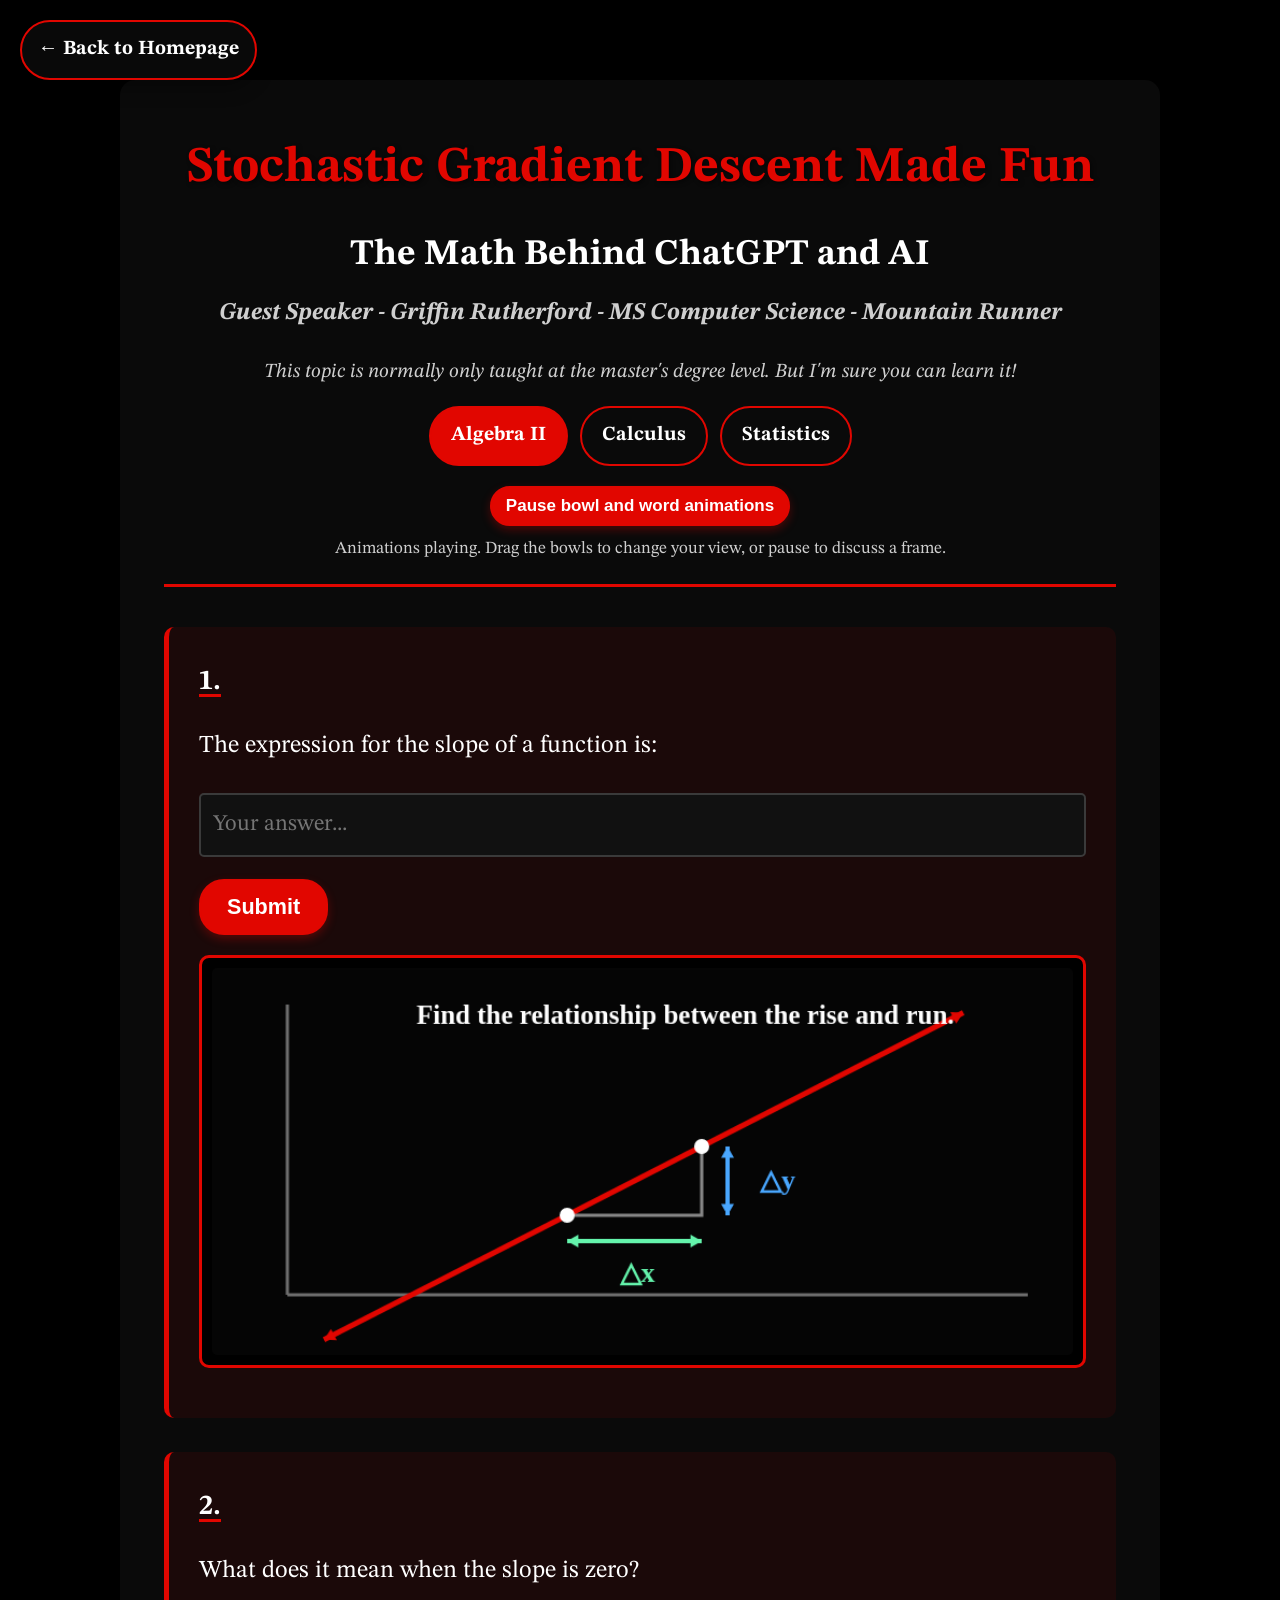
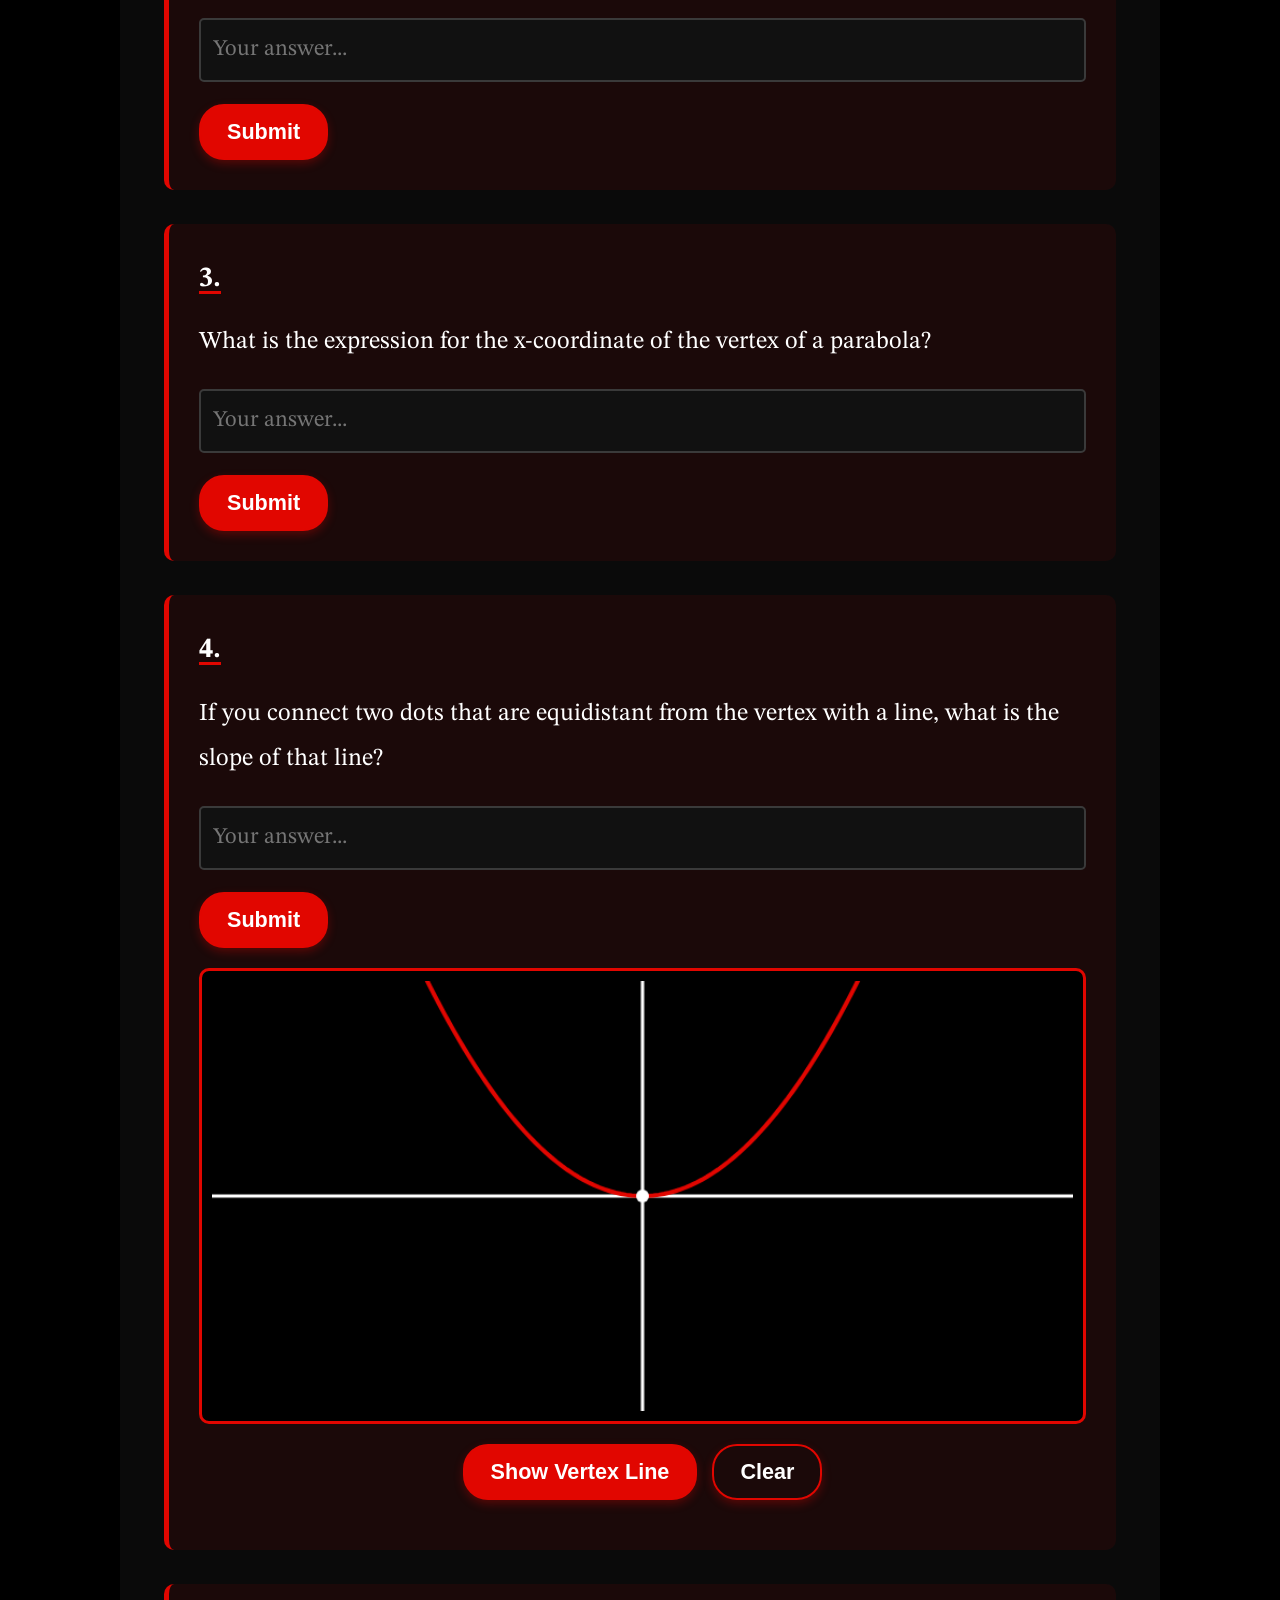
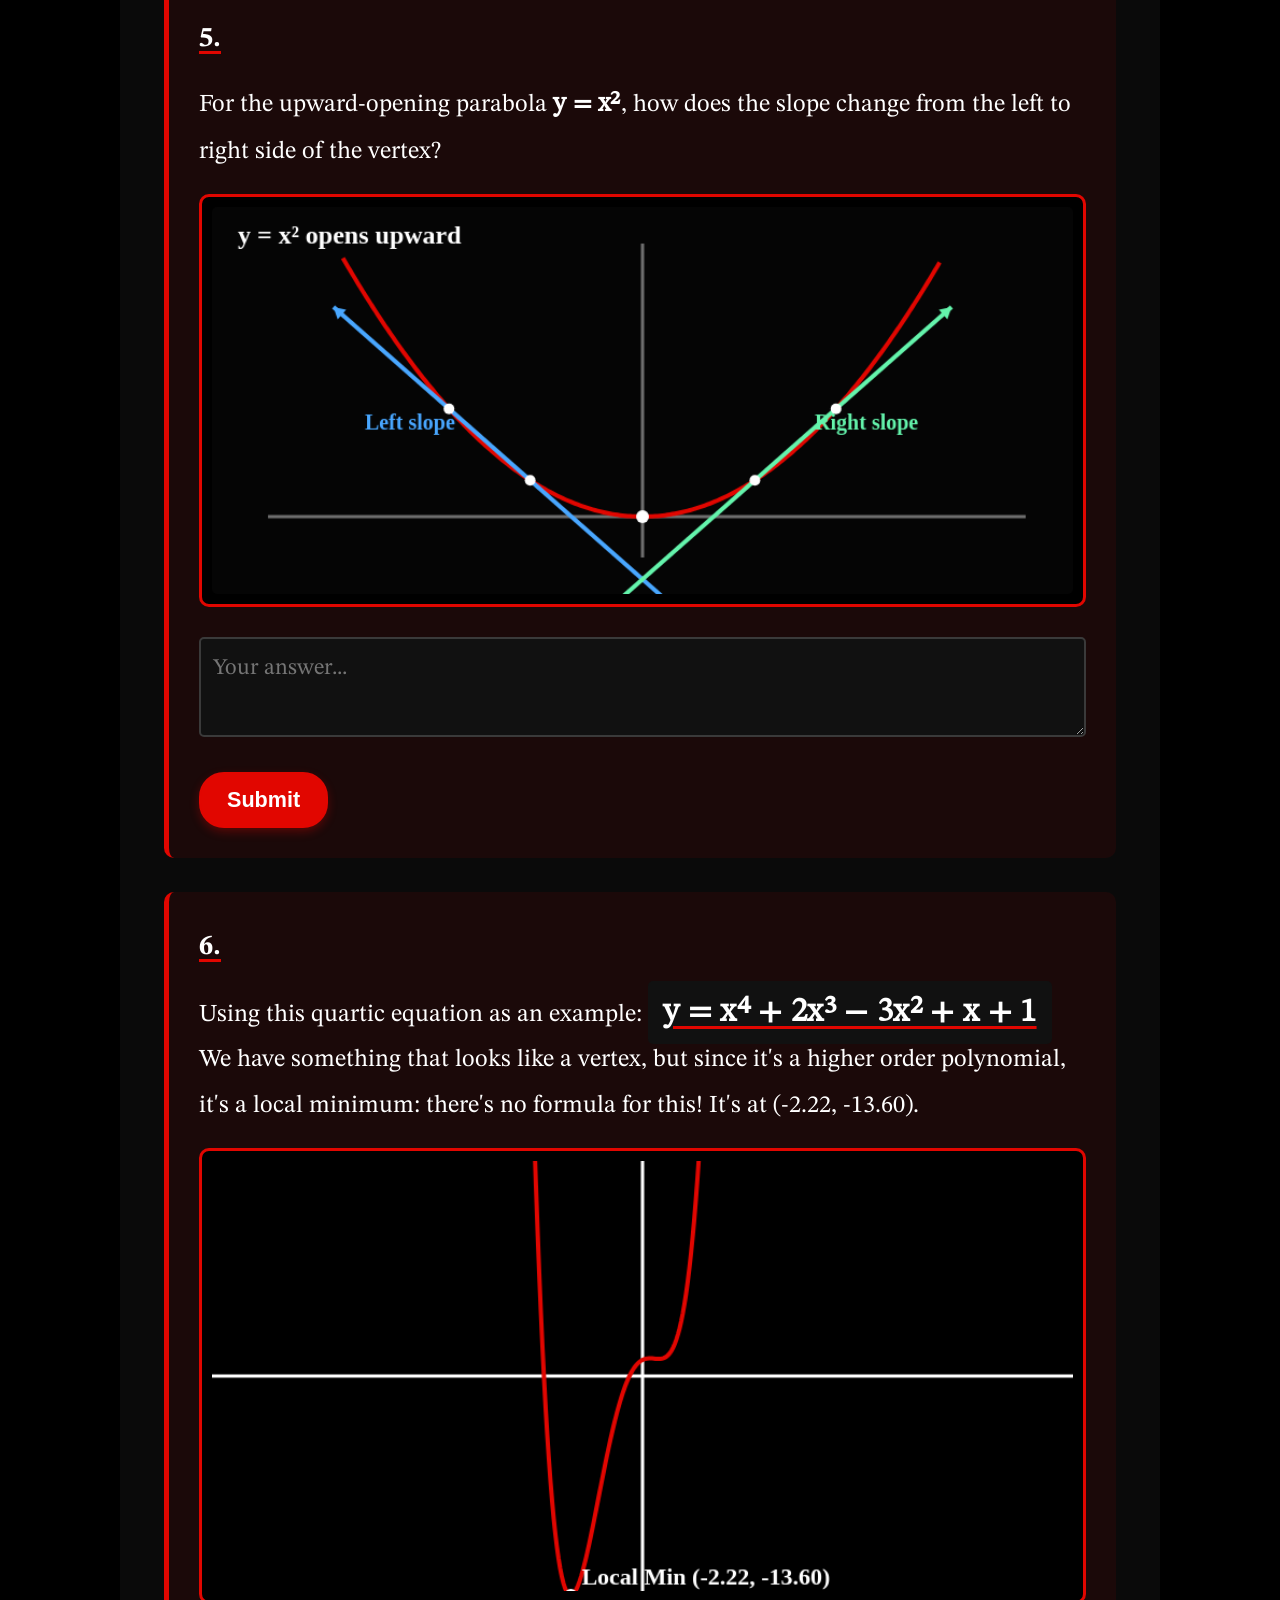
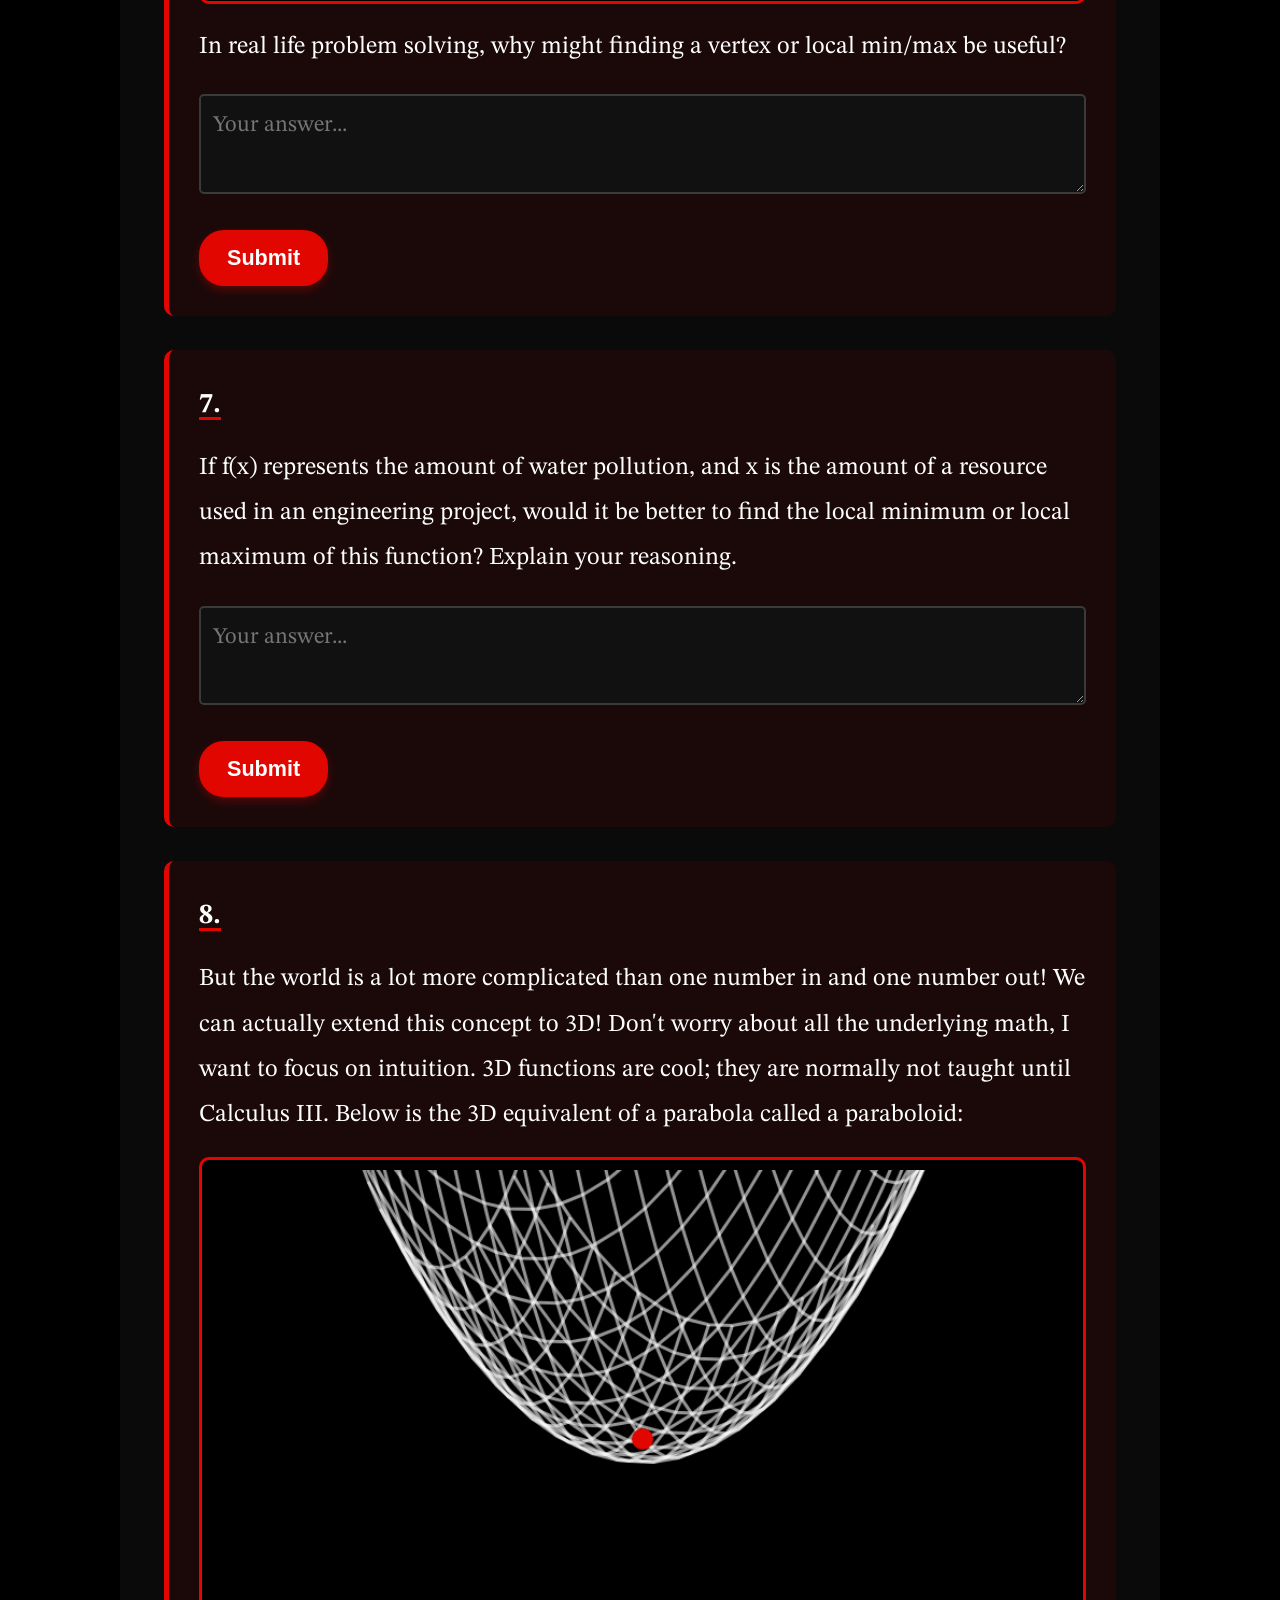
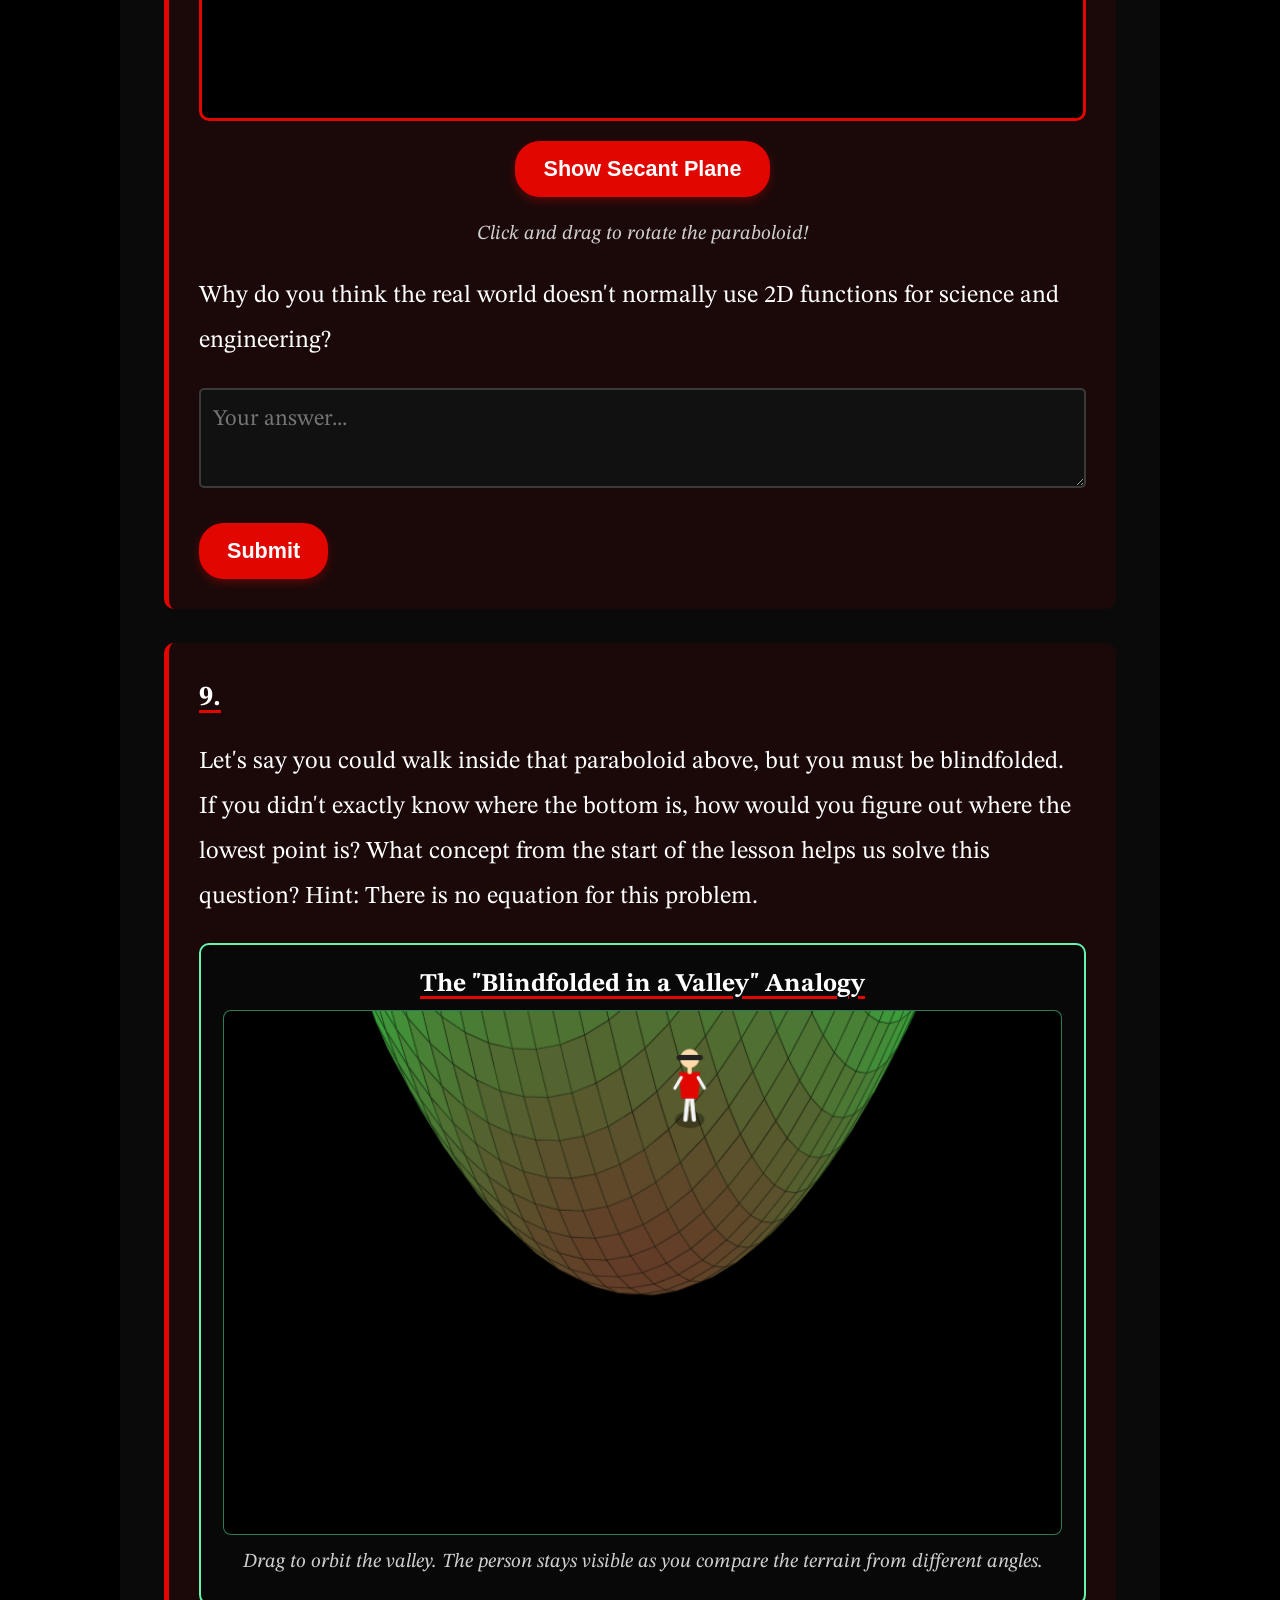
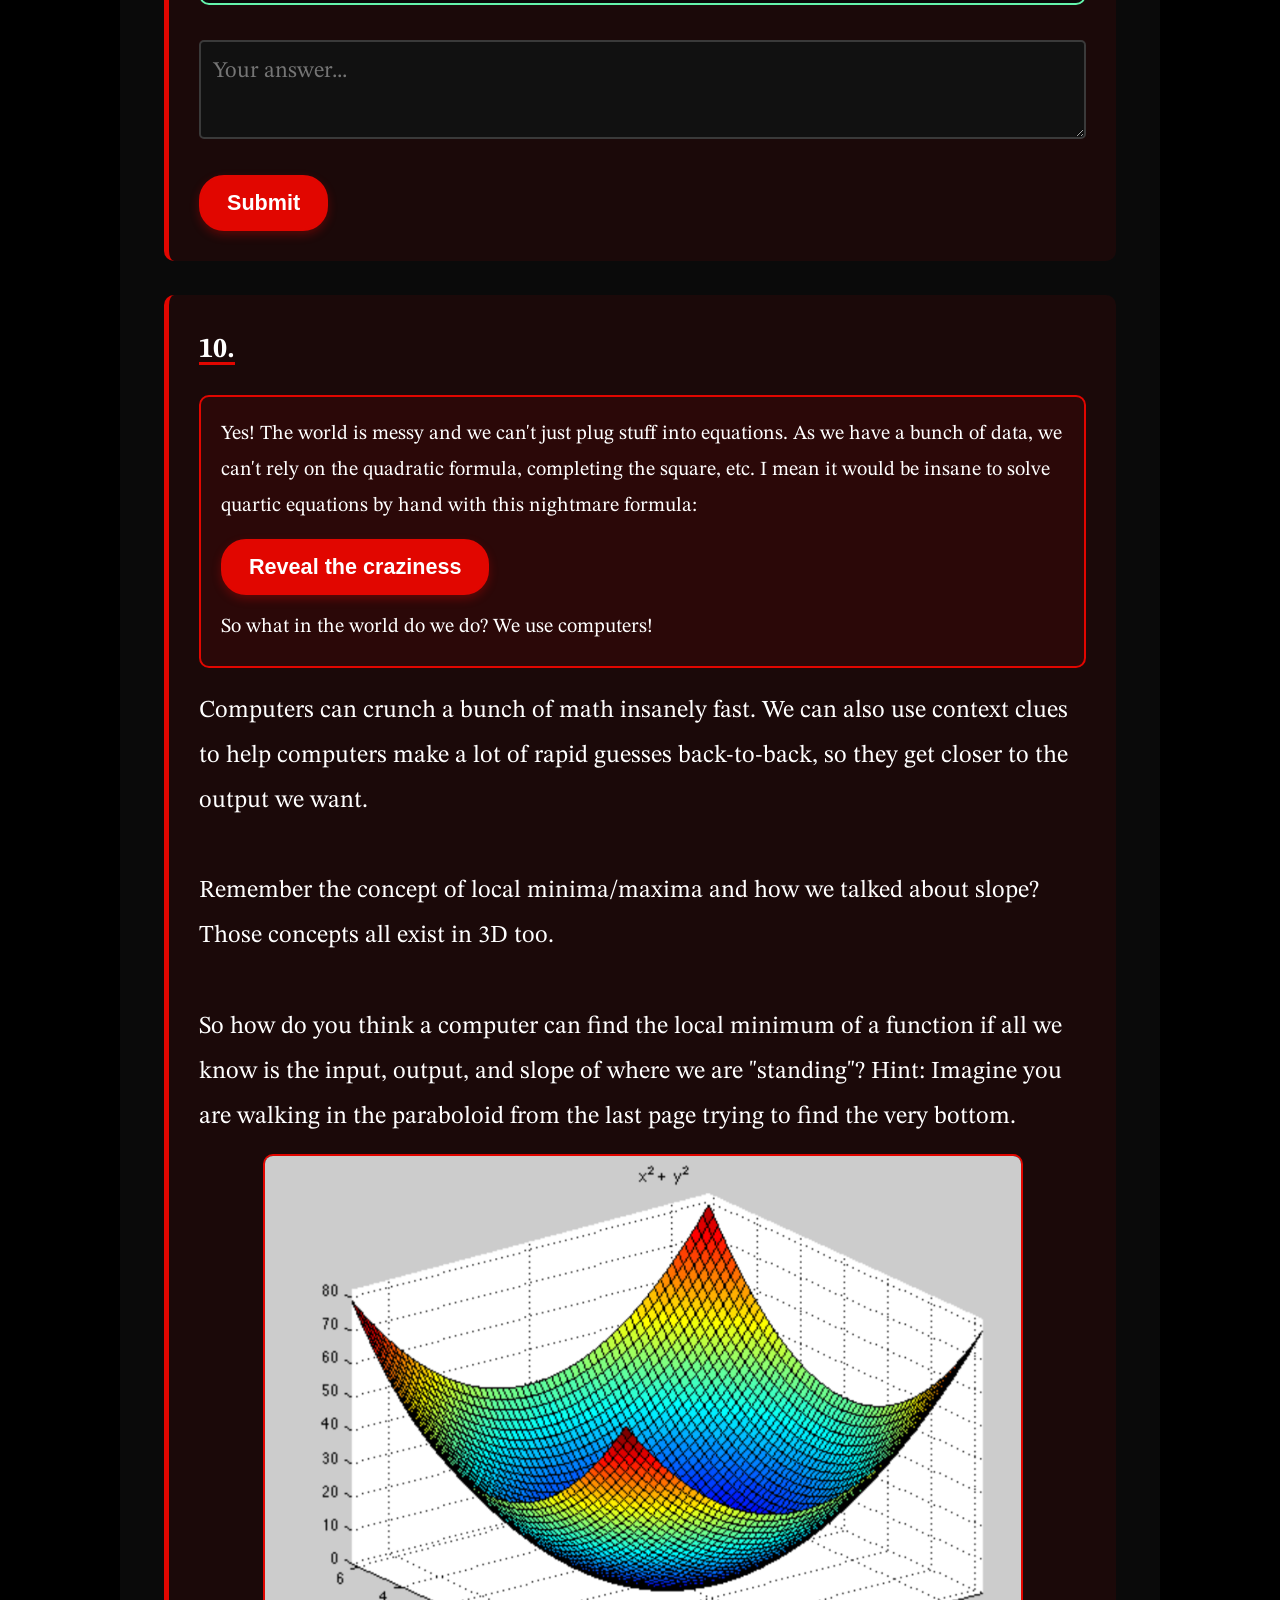
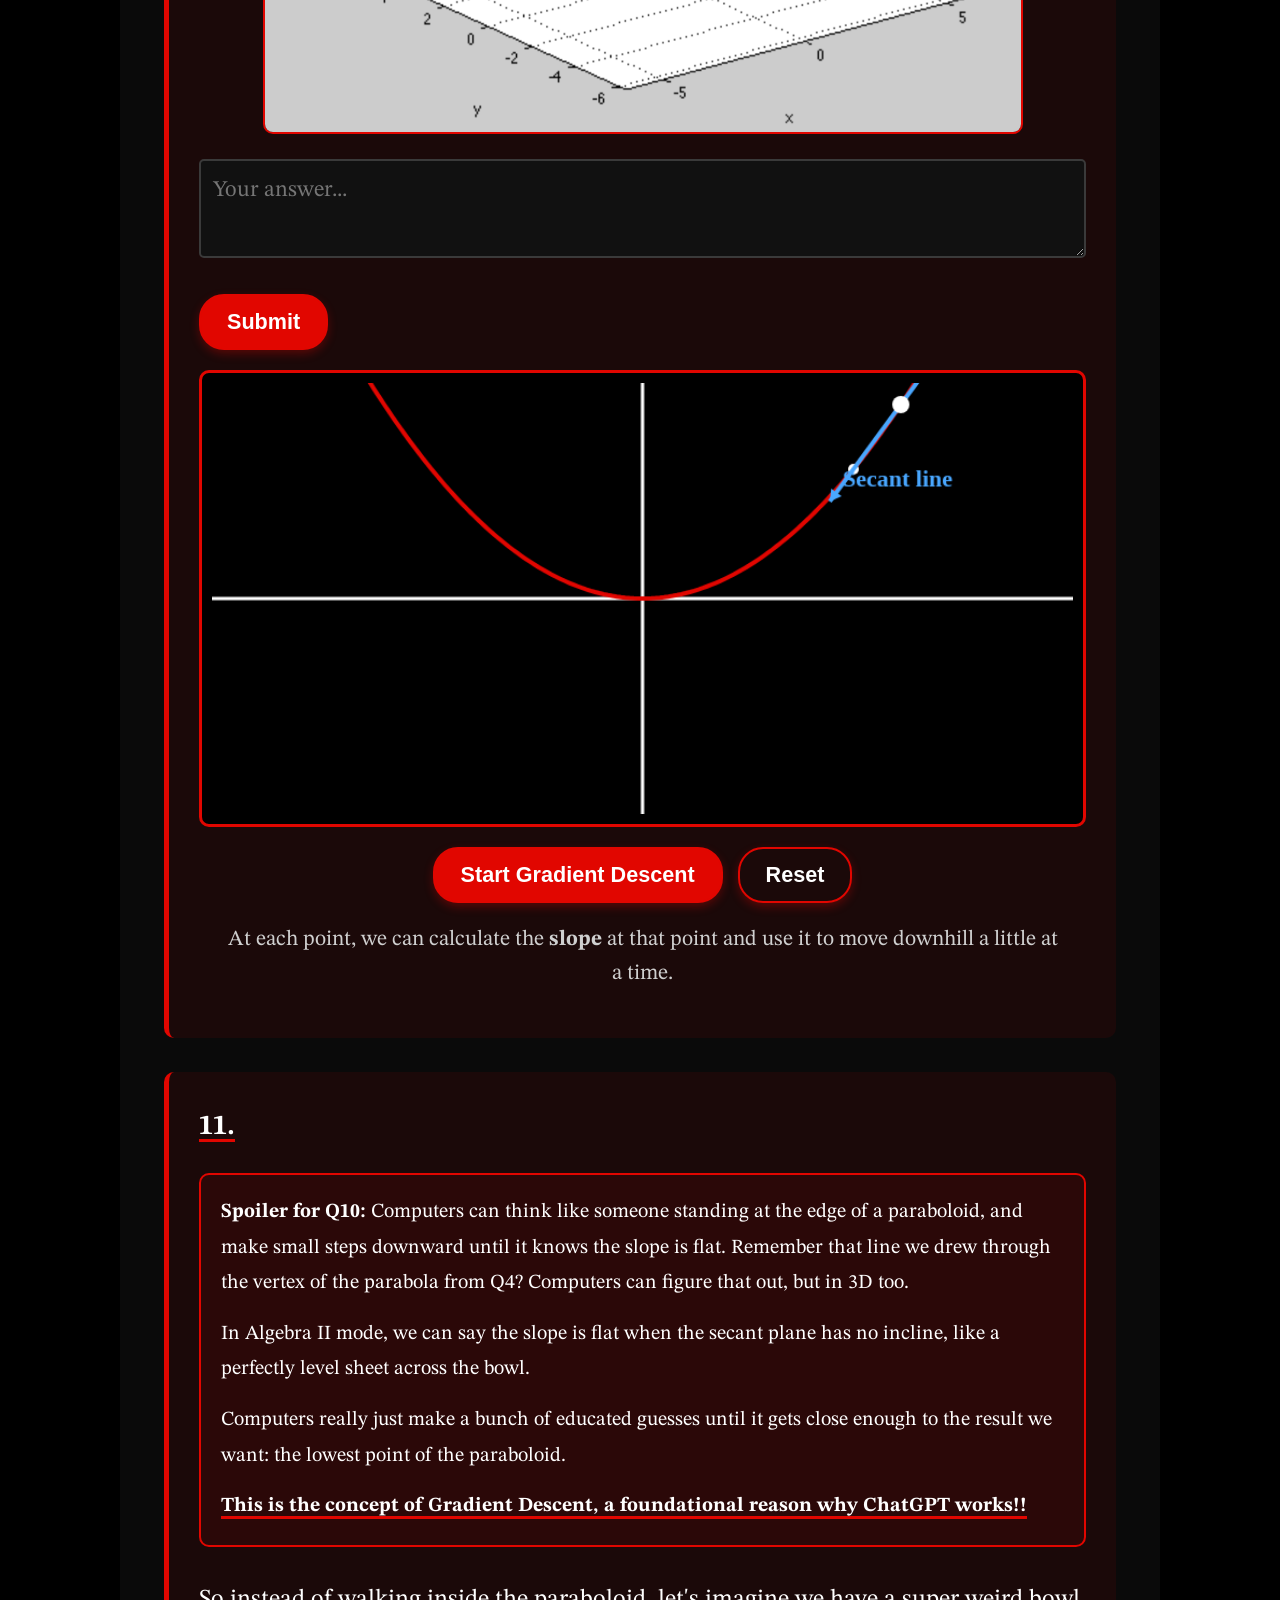
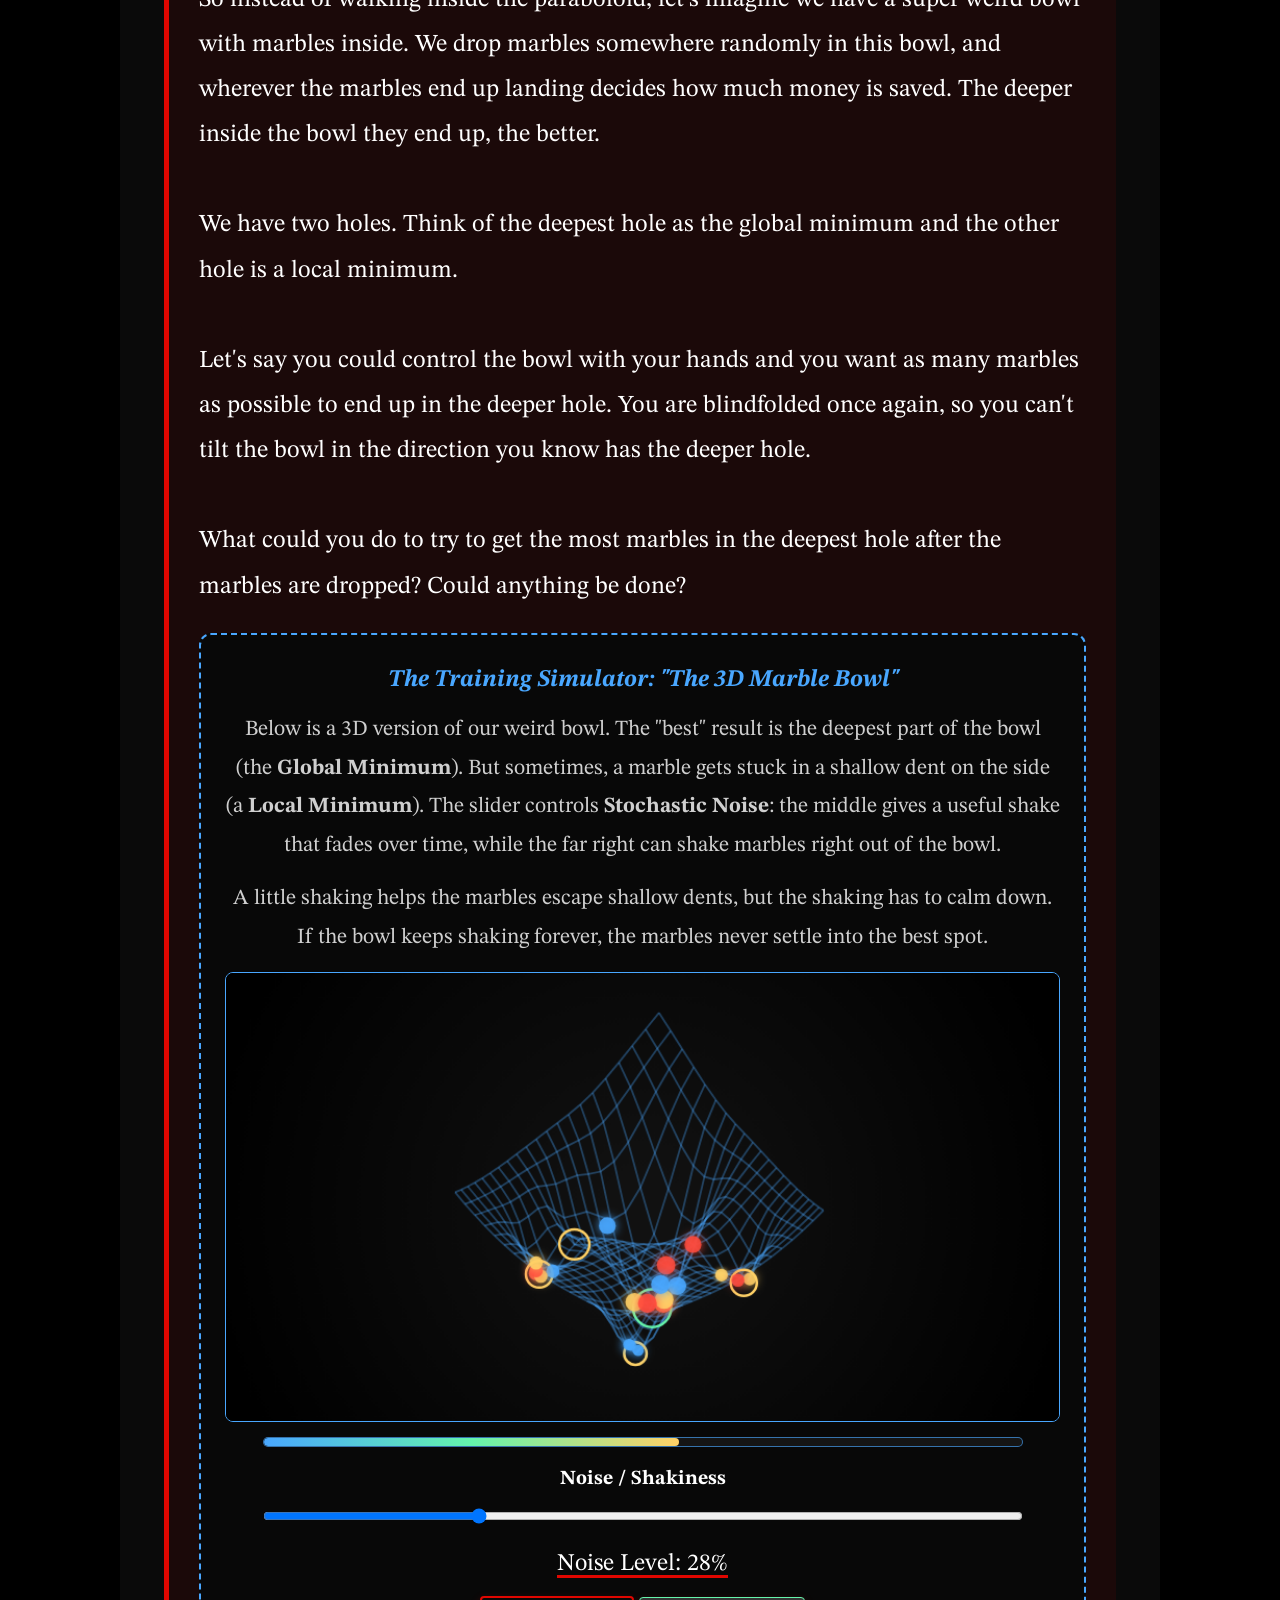
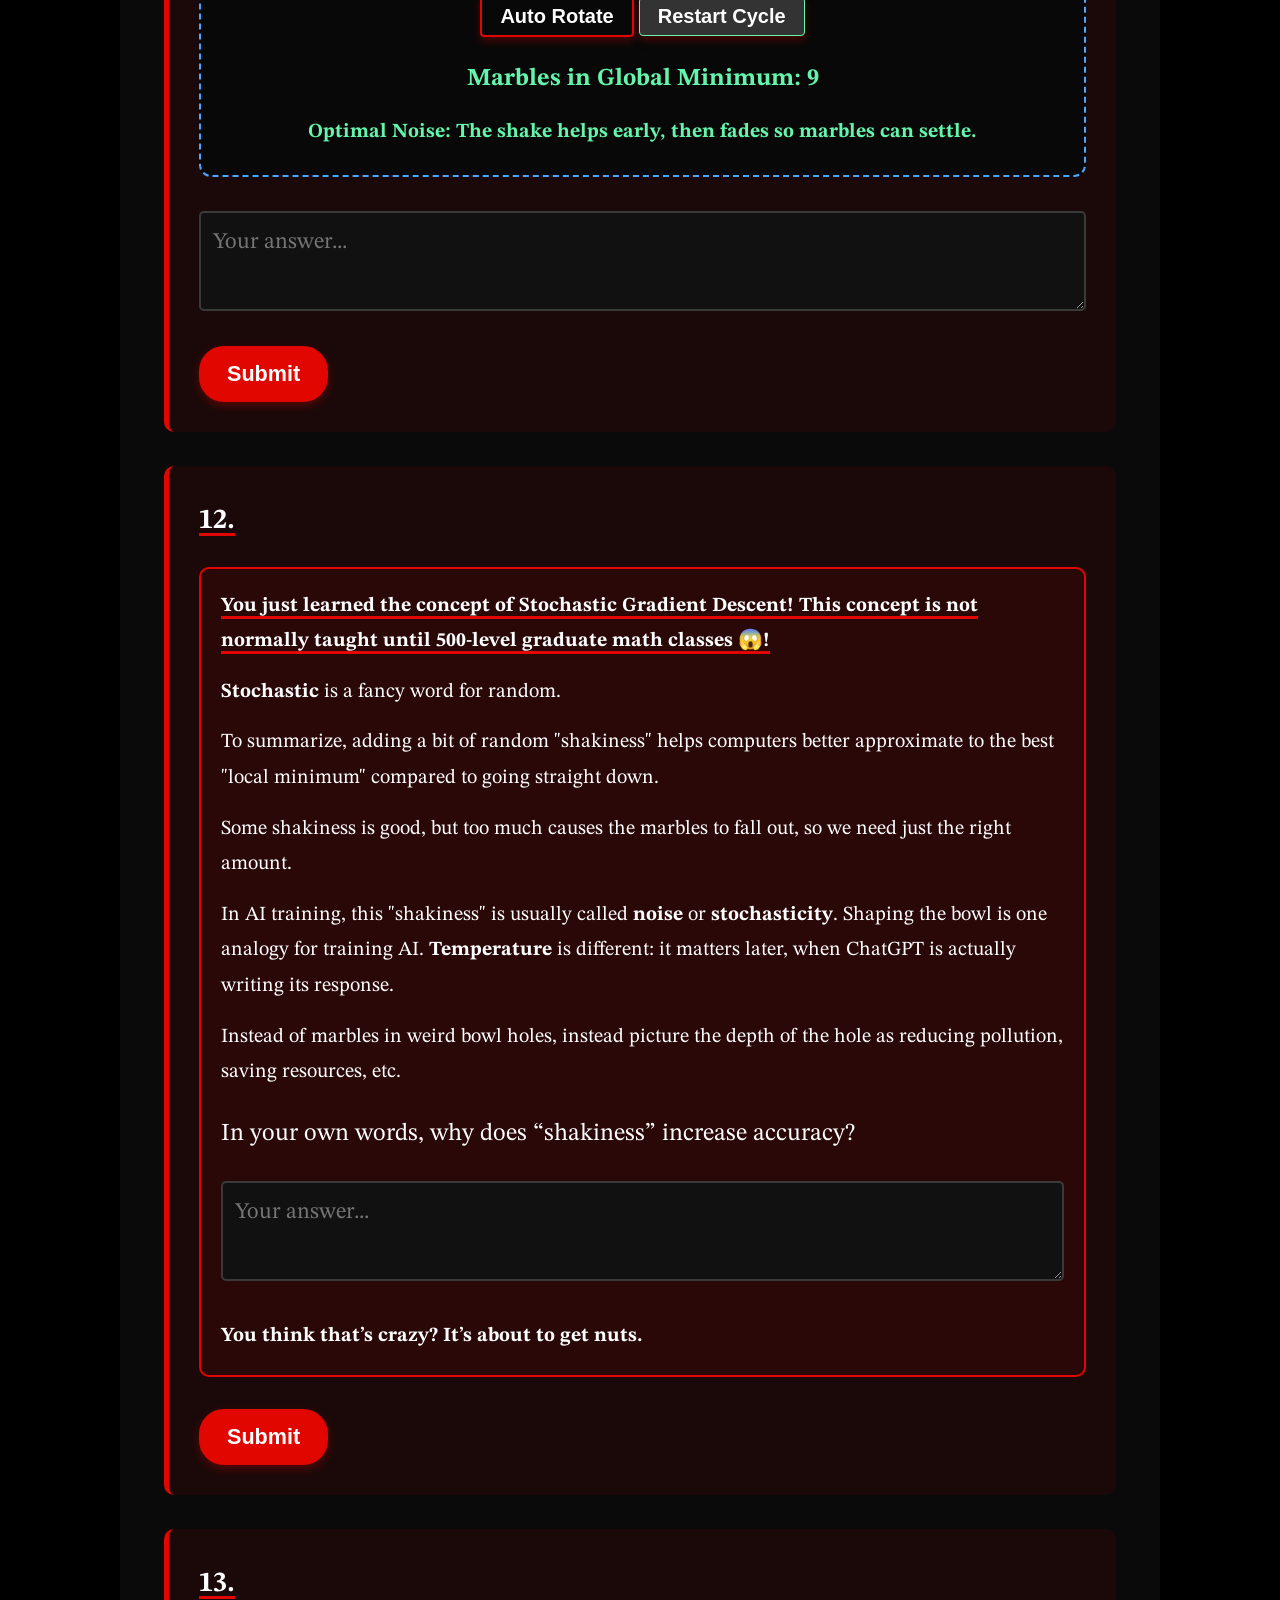
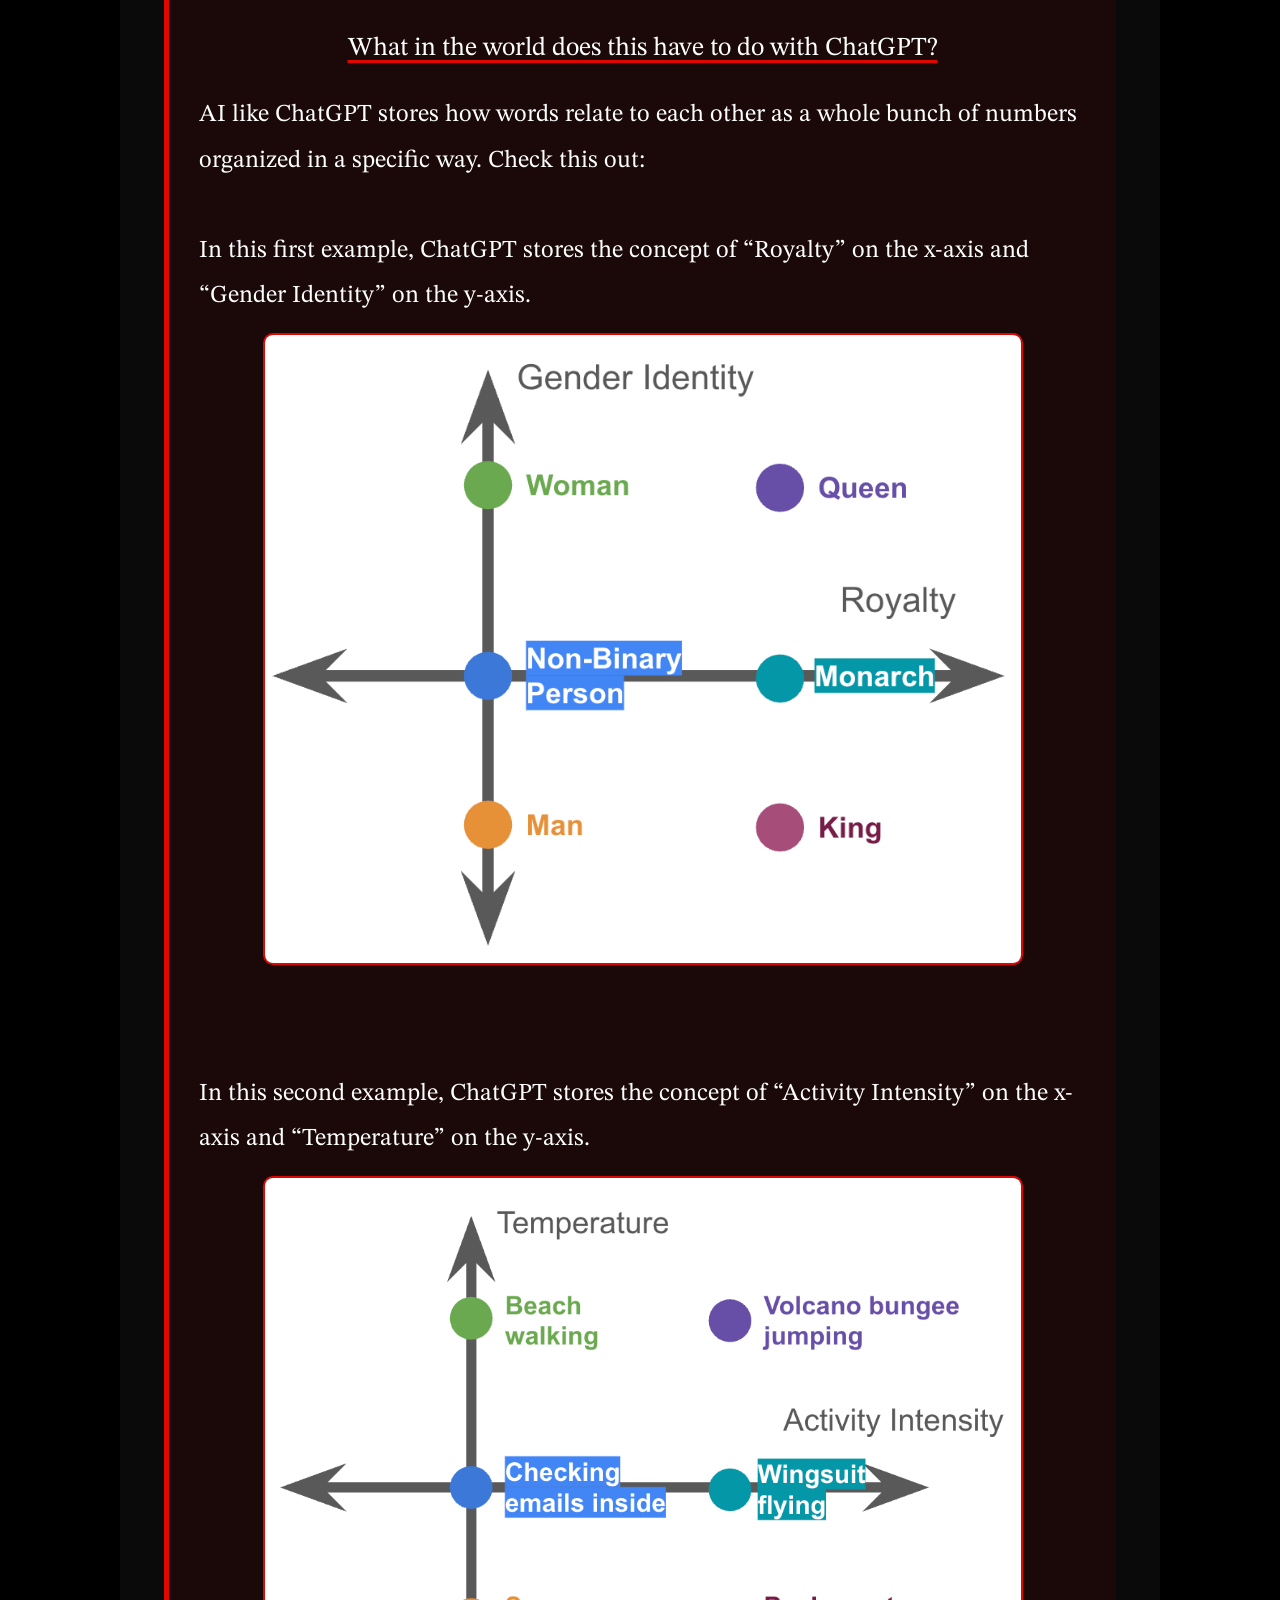
==== index.html @ f39080e2 "Connect Statistics lesson to shared bowl and AI animations" ====
<!DOCTYPE html>
<html lang="en">
<head>
    <meta charset="UTF-8">
    <meta name="viewport" content="width=device-width, initial-scale=1.0">
    <title>Stochastic Gradient Descent Made Fun</title>
    <link rel="icon" href="assets/favicon.png" type="image/png">
    <link rel="preconnect" href="https://fonts.googleapis.com">
    <link rel="preconnect" href="https://fonts.gstatic.com" crossorigin>
    <link href="https://fonts.googleapis.com/css2?family=STIX+Two+Math&family=STIX+Two+Text:wght@400;500;600;700&display=swap" rel="stylesheet">
    <style>
        * {
            margin: 0;
            padding: 0;
            box-sizing: border-box;
        }

        body {
            font-family: 'STIX Two Text', 'Times New Roman', serif;
            background: #000;
            color: #fff;
            padding: 20px;
            font-size: 20px;
            line-height: 1.78;
        }

        .home-link {
            position: fixed;
            top: 20px;
            left: 20px;
            z-index: 1000;
            display: inline-flex;
            align-items: center;
            gap: 8px;
            padding: 10px 16px;
            border-radius: 999px;
            border: 2px solid #e10600;
            background: rgba(10, 10, 10, 0.92);
            color: #fff;
            text-decoration: none;
            font-weight: 700;
            box-shadow: 0 8px 18px rgba(0, 0, 0, 0.35);
            transition: transform 0.2s ease, box-shadow 0.2s ease, background 0.2s ease;
        }

        .home-link:hover {
            transform: translateY(-1px);
            background: rgba(225, 6, 0, 0.12);
            box-shadow: 0 10px 22px rgba(225, 6, 0, 0.2);
        }

        .container {
            max-width: 1040px;
            margin: 60px auto 0;
            background: #0a0a0a;
            padding: 44px;
            border-radius: 15px;
            box-shadow: 0 10px 30px rgba(0, 0, 0, 0.35);
        }

        .header {
            text-align: center;
            margin-bottom: 40px;
            padding-bottom: 20px;
            border-bottom: 3px solid #e10600;
        }

        h1 {
            color: #e10600;
            font-size: 2.5em;
            margin-bottom: 10px;
            text-shadow: 2px 2px 4px rgba(0, 0, 0, 0.5);
        }

        h2 {
            color: #fff;
            font-size: 1.8em;
            margin-bottom: 5px;
        }

        h3 {
            color: #cfcfcf;
            font-size: 1.2em;
            margin-bottom: 20px;
            font-style: italic;
        }

        .question {
            background: rgba(225, 6, 0, 0.08);
            padding: 30px;
            margin: 34px 0;
            border-radius: 10px;
            border-left: 5px solid #e10600;
        }

        .question .question-number,
        .question .formula,
        .question .wordvec-title,
        .question .wordvec-time-label,
        .question .value-display,
        .question [style*="color: #e10600"] {
            color: #fff !important;
            text-decoration: underline;
            text-decoration-color: #e10600;
            text-decoration-thickness: 3px;
            text-underline-offset: 5px;
        }

        .question-number {
            color: #e10600;
            font-weight: bold;
            font-size: 1.42em;
            margin-bottom: 15px;
        }

        .question-text {
            font-size: 1.22em;
            margin-bottom: 15px;
            line-height: 1.85;
        }

        input[type="text"], textarea {
            width: 100%;
            padding: 12px;
            margin: 10px 0;
            background: #111;
            border: 2px solid #3a3a3a;
            border-radius: 5px;
            color: #fff;
            font-size: 1.12em;
            line-height: 1.6;
            font-family: 'STIX Two Text', 'Times New Roman', serif;
        }

        textarea {
            min-height: 80px;
            resize: vertical;
        }

        input[type="text"]:focus, textarea:focus {
            outline: none;
            border-color: #e10600;
            box-shadow: 0 0 10px rgba(225, 6, 0, 0.3);
        }

        .canvas-container {
            background: #000;
            border: 3px solid #e10600;
            border-radius: 10px;
            margin: 20px 0;
            padding: 10px;
        }

        canvas {
            display: block;
            width: 100%;
            border-radius: 5px;
            cursor: crosshair;
        }

        .controls {
            display: flex;
            gap: 15px;
            margin: 20px 0;
            flex-wrap: wrap;
            justify-content: center;
        }

        button {
            background: #e10600;
            color: #fff;
            border: 2px solid #e10600;
            padding: 13px 26px;
            border-radius: 25px;
            font-size: 1.08em;
            font-weight: bold;
            cursor: pointer;
            transition: all 0.3s ease;
            box-shadow: 0 4px 10px rgba(225, 6, 0, 0.3);
        }

        button:hover {
            transform: translateY(-2px);
            box-shadow: 0 6px 15px rgba(225, 6, 0, 0.5);
        }

        button.reset {
            background: transparent;
            color: #fff;
            border: 2px solid #e10600;
        }

        .info-box {
            background: rgba(225, 6, 0, 0.08);
            padding: 20px;
            border-radius: 10px;
            border: 2px solid #e10600;
            margin: 20px 0;
        }

        .formula {
            background: #111;
            padding: 15px;
            border-radius: 5px;
            font-family: 'STIX Two Math', 'STIX Two Text', 'Times New Roman', serif;
            text-align: center;
            font-size: 1.35em;
            line-height: 1.5;
            letter-spacing: 0.01em;
            font-weight: 700;
            margin: 15px 0;
            color: #e10600;
        }

        .math-inline {
            display: inline-block;
            font-family: 'STIX Two Math', 'STIX Two Text', 'Times New Roman', serif;
            font-size: 1.08em;
            font-weight: 700;
            letter-spacing: 0.01em;
            color: #fff;
            white-space: nowrap;
        }

        .answer .math-inline,
        .question-text .math-inline,
        .info-box .math-inline {
            color: #fff;
        }

        .speaker-bio {
            background: #0f0f0f;
            padding: 30px;
            margin-top: 50px;
            border-radius: 10px;
            border: 2px solid #e10600;
        }

        .ig-post {
            display: flex;
            justify-content: center;
            margin-top: 24px;
        }

        .ig-post a {
            display: block;
            width: min(100%, 320px);
        }

        .ig-post img {
            display: block;
            width: 100%;
            aspect-ratio: 1 / 1;
            object-fit: cover;
            object-position: center center;
            border: 2px solid #e10600;
            border-radius: 12px;
            background: #0a0a0a;
        }

        .slider-container {
            margin: 20px 0;
        }

        .slider-container label {
            display: block;
            margin-bottom: 10px;
            color: #fff;
            font-weight: bold;
        }

        input[type="range"] {
            width: 100%;
            height: 8px;
            border-radius: 5px;
            background: #333;
            outline: none;
        }

        input[type="range"]::-webkit-slider-thumb {
            appearance: none;
            width: 20px;
            height: 20px;
            border-radius: 50%;
            background: #e10600;
            cursor: pointer;
        }

        .value-display {
            text-align: center;
            font-size: 1.2em;
            color: #e10600;
            margin-top: 10px;
        }

        .submit-answer {
            margin-top: 12px;
        }

        .answer {
            display: none;
            margin-top: 12px;
            padding: 12px;
            background: #0c0c0c;
            border-left: 3px solid #e10600;
            border-radius: 6px;
            color: #fff;
            font-size: 1.1em;
            line-height: 1.7;
        }

        .answer.visible {
            display: block;
        }

        .mode-toggle {
            display: flex;
            justify-content: center;
            gap: 12px;
            margin-top: 16px;
        }

        .mode-toggle input {
            display: none;
        }

        .mode-toggle label {
            padding: 10px 20px;
            border: 2px solid #e10600;
            border-radius: 999px;
            cursor: pointer;
            background: transparent;
            color: #fff;
            font-weight: bold;
            transition: all 0.2s ease;
        }

        .mode-toggle input:checked + label {
            background: #e10600;
            color: #fff;
        }

        .question-asset {
            width: 100%;
            max-width: 760px;
            display: block;
            margin: 15px auto;
            border: 2px solid #e10600;
            border-radius: 10px;
            background: #0a0a0a;
        }

        .flatland-prelude-assets {
            display: grid;
            grid-template-columns: repeat(2, minmax(0, 1fr));
            gap: 16px;
            margin: 18px auto;
            max-width: 900px;
        }

        .flatland-prelude-assets .question-asset {
            height: 100%;
            margin: 0;
            object-fit: cover;
        }

        .wordvec-visualizer {
            margin: 24px 0;
            padding: 22px;
            border: 2px solid #e10600;
            border-radius: 10px;
            background: #050505;
        }

        #wordvec-theme-select {
            max-width: 100%;
            min-width: 0;
        }

        .wordvec-title {
            color: #e10600;
            font-weight: 700;
            font-size: 1.28em;
            line-height: 1.35;
            margin-bottom: 8px;
            text-align: center;
        }

        .wordvec-note {
            color: #cfcfcf;
            font-size: 1.08em;
            line-height: 1.62;
            margin: 0 auto 16px;
            max-width: 840px;
            text-align: center;
        }

        .wordvec-stage {
            position: relative;
            background: #000;
            border: 1px solid rgba(225, 6, 0, 0.75);
            border-radius: 8px;
            overflow: hidden;
        }

        .wordvec-stage canvas {
            border-radius: 0;
            cursor: grab;
        }

        .wordvec-stage canvas:active {
            cursor: grabbing;
        }

        .training-loop-grid {
            display: grid;
            grid-template-columns: minmax(0, 1fr) minmax(0, 1fr);
            gap: 14px;
            align-items: stretch;
        }

        .output-probability-panel {
            max-width: 640px;
            margin: 14px auto 0;
            width: 100%;
        }

        .training-loop-panel {
            display: flex;
            flex-direction: column;
            gap: 8px;
        }

        .training-loop-panel-title {
            color: #fff;
            font-weight: 700;
            font-size: 1.08em;
            line-height: 1.35;
            text-align: center;
        }

        .wordvec-controls {
            display: grid;
            grid-template-columns: 1fr;
            gap: 12px;
            margin-top: 16px;
        }

        .wordvec-controls label {
            color: #fff;
            font-weight: 700;
        }

        .wordvec-control-row {
            display: flex;
            align-items: center;
            justify-content: center;
            gap: 12px;
            flex-wrap: wrap;
        }

        .auto-rotate-button.is-active {
            background: #64f4ac;
            border-color: #64f4ac;
            color: #050505;
            box-shadow: 0 4px 12px rgba(100, 244, 172, 0.28);
        }

        .pause-animation-button.is-paused {
            background: #ffd166;
            border-color: #ffd166;
            color: #050505;
            box-shadow: 0 4px 12px rgba(255, 209, 102, 0.25);
        }

        .wordvec-time-label {
            color: #e10600;
            font-weight: 700;
            text-align: center;
        }

        .wordvec-legend {
            display: flex;
            justify-content: center;
            gap: 14px;
            flex-wrap: wrap;
            margin-top: 12px;
            color: #cfcfcf;
            font-size: 1.03em;
        }

        .sgd-simulator {
            margin: 24px 0;
            padding: 24px;
            border: 2px dashed #49a7ff;
            border-radius: 12px;
            background: #080808;
            text-align: center;
        }

        .sgd-canvas-container {
            position: relative;
            background: #000;
            border: 1px solid #49a7ff;
            border-radius: 8px;
            margin: 15px 0;
            overflow: hidden;
            height: 350px;
        }

        .sgd-controls {
            display: flex;
            flex-direction: column;
            gap: 15px;
            max-width: 760px;
            margin: 0 auto;
        }

        .sgd-loop-track {
            width: 100%;
            height: 10px;
            border-radius: 999px;
            background: #151515;
            border: 1px solid rgba(73, 167, 255, 0.65);
            overflow: hidden;
        }

        .sgd-loop-track span {
            display: block;
            width: 0%;
            height: 100%;
            border-radius: inherit;
            background: linear-gradient(90deg, #49a7ff, #64f4ac, #ffd166);
            transition: width 0.08s linear;
        }

        .legend-item {
            display: inline-flex;
            align-items: center;
            gap: 6px;
            white-space: nowrap;
        }

        .legend-dot {
            width: 11px;
            height: 11px;
            border-radius: 999px;
            display: inline-block;
        }

        .modal {
            position: fixed;
            inset: 0;
            background: rgba(0, 0, 0, 0.85);
            display: flex;
            align-items: center;
            justify-content: center;
            z-index: 999;
            padding: 20px;
        }

        .modal-content {
            width: min(95vw, 1200px);
            max-height: 90vh;
            overflow-x: auto;
            overflow-y: hidden;
            scrollbar-width: auto;
            scrollbar-color: #e10600 #111;
            background: #0a0a0a;
            border: 2px solid #e10600;
            border-radius: 12px;
            padding: 72px 20px 20px;
            position: relative;
        }

        .modal-content::-webkit-scrollbar {
            height: 12px;
        }

        .modal-content::-webkit-scrollbar-track {
            background: #111;
            border-radius: 999px;
        }

        .modal-content::-webkit-scrollbar-thumb {
            background: #e10600;
            border-radius: 999px;
            border: 2px solid #111;
        }

        .modal-header {
            position: fixed;
            top: 28px;
            right: 28px;
            display: flex;
            justify-content: flex-end;
            z-index: 1001;
        }

        .modal-close {
            background: #e10600;
            color: #fff;
            border: none;
            border-radius: 999px;
            padding: 8px 12px;
            font-weight: bold;
            cursor: pointer;
            box-shadow: 0 10px 24px rgba(0, 0, 0, 0.35);
        }

        .modal-asset {
            width: auto;
            max-width: none;
            display: block;
            border-radius: 8px;
            background: #0a0a0a;
        }

        .is-hidden {
            display: none;
        }

        .modal.is-hidden {
            display: none;
        }

        @media (max-width: 768px) {
            .home-link {
                top: 14px;
                left: 14px;
                padding: 9px 14px;
                font-size: 0.95em;
            }

            .container {
                margin-top: 72px;
                padding: 20px;
            }

            h1 {
                font-size: 1.8em;
            }

            h2 {
                font-size: 1.4em;
            }

            .question {
                padding: 15px;
            }

            .training-loop-grid {
                grid-template-columns: 1fr;
            }

            .flatland-prelude-assets {
                grid-template-columns: 1fr;
            }
        }
    </style>
    <link rel="stylesheet" href="statistics.css">
</head>
<body>
    <a class="home-link" href="https://griffinrutherford.com/">← Back to Homepage</a>
    <div class="container">
        <div class="header">
            <h1>Stochastic Gradient Descent Made Fun</h1>
            <h2 id="worksheet-subtitle">The Math Behind ChatGPT and AI</h2>
            <h3>Guest Speaker - Griffin Rutherford - MS Computer Science - Mountain Runner</h3>
            <p id="worksheet-intro" style="margin-top: 15px; font-style: italic; color: #cfcfcf;">
                This topic is normally only taught at the master's degree level. But I'm sure you can learn it!
            </p>
            <div class="mode-toggle" role="radiogroup" aria-label="Worksheet version">
                <input type="radio" id="mode-algebra" name="answer-mode" value="algebra" checked>
                <label for="mode-algebra">Algebra II</label>
                <input type="radio" id="mode-calculus" name="answer-mode" value="calculus">
                <label for="mode-calculus">Calculus</label>
                <input type="radio" id="mode-statistics" name="answer-mode" value="statistics">
                <label for="mode-statistics">Statistics</label>
            </div>
            <div class="shared-animation-controls">
                <button type="button" id="shared-animations-toggle" aria-pressed="false">Pause bowl and word animations</button>
                <p id="shared-animation-state" aria-live="polite">Drag the bowls to change your view. Pause the animations to discuss a frame.</p>
            </div>
        </div>

        <section id="original-worksheet" class="worksheet-panel" aria-label="Algebra II and Calculus worksheet">
        <!-- Question 1 -->
        <div class="question">
            <div class="question-number">1.</div>
            <div class="question-text">
                The expression for the slope of a function is:
            </div>
            <input type="text" placeholder="Your answer...">
            <button class="submit-answer" data-question="1">Submit</button>
            <div class="answer" id="answer-1"></div>
            <div class="canvas-container">
                <canvas id="slopeCanvas" width="800" height="360"></canvas>
            </div>
        </div>

        <!-- Question 2 -->
        <div class="question">
            <div class="question-number">2.</div>
            <div class="question-text">
                What does it mean when the slope is zero?
            </div>
            <input type="text" placeholder="Your answer...">
            <button class="submit-answer" data-question="2">Submit</button>
            <div class="answer" id="answer-2"></div>
        </div>

        <!-- Question 3 -->
        <div class="question">
            <div class="question-number">3.</div>
            <div class="question-text">
                What is the expression for the x-coordinate of the vertex of a parabola?
            </div>
            <input type="text" placeholder="Your answer...">
            <button class="submit-answer" data-question="3">Submit</button>
            <div class="answer" id="answer-3"></div>
        </div>

        <!-- Question 4 -->
        <div class="question">
            <div class="question-number">4.</div>
            <div class="question-text" id="q4-question-text">
                If you connect two dots that are equidistant from the vertex with a line, what is the slope of that line?
            </div>
            <input type="text" placeholder="Your answer...">
            <button class="submit-answer" data-question="4">Submit</button>
            <div class="answer" id="answer-4"></div>

            <div class="canvas-container">
                <canvas id="parabolaCanvas" width="800" height="400"></canvas>
            </div>
            <div class="controls">
                <button id="show-q4-line" onclick="showVertexLine()">Show Vertex Line</button>
                <button class="reset" onclick="clearParabola()">Clear</button>
            </div>
        </div>

        <!-- Question 5 -->
        <div class="question">
            <div class="question-number">5.</div>
            <div class="question-text">
                For the upward-opening parabola <span class="math-inline">y = x²</span>, how does the slope change from the left to right side of the vertex?
            </div>
            <div class="canvas-container">
                <canvas id="slopeChangeCanvas" width="800" height="360"></canvas>
            </div>
            <textarea placeholder="Your answer..."></textarea>
            <button class="submit-answer" data-question="5">Submit</button>
            <div class="answer" id="answer-5"></div>
        </div>

        <!-- Question 6 -->
        <div class="question">
            <div class="question-number">6.</div>
            <div class="question-text">
                Using this quartic equation as an example: <span class="formula">y = x⁴ + 2x³ − 3x² + x + 1</span>
                We have something that looks like a vertex, but since it's a higher order polynomial, it's a local minimum: there's no formula for this! It's at (-2.22, -13.60).
                <div class="wordvec-note is-hidden" id="quartic-calculus-note" style="margin-top: 15px;">
                    In Calculus mode, we can find the x-values of extrema (local mins/maxes) by taking the derivative and solving where that derivative equals zero.
                </div>
            </div>

            <div class="canvas-container">
                <canvas id="quarticCanvas" width="800" height="400"></canvas>
            </div>

            <div class="question-text" style="margin-top: 20px;">
                In real life problem solving, why might finding a vertex or local min/max be useful?
            </div>
            <textarea placeholder="Your answer..."></textarea>
            <button class="submit-answer" data-question="6">Submit</button>
            <div class="answer" id="answer-6"></div>
        </div>

        <!-- Question 7 -->
        <div class="question">
            <div class="question-number">7.</div>
            <div class="question-text">
                If f(x) represents the amount of water pollution, and x is the amount of a resource used in an engineering project, would it be better to find the local minimum or local maximum of this function? Explain your reasoning.
            </div>
            <textarea placeholder="Your answer..."></textarea>
            <button class="submit-answer" data-question="7">Submit</button>
            <div class="answer" id="answer-7"></div>
        </div>

        <!-- Question 8 -->
        <div class="question">
            <div class="question-number">8.</div>
            <div class="question-text">
                But the world is a lot more complicated than one number in and one number out! We can actually extend this concept to 3D! Don't worry about all the underlying math, I want to focus on intuition. 3D functions are cool; they are normally not taught until Calculus III. Below is the 3D equivalent of a parabola called a paraboloid:
            </div>

            <div class="canvas-container">
                <canvas id="paraboloidCanvas" width="800" height="500"></canvas>
            </div>
            <div class="controls">
                <button id="toggle-secant-plane" type="button">Show Secant Plane</button>
                <button id="toggle-tangent-plane" type="button" class="is-hidden">Show Tangent Plane</button>
            </div>
            <p class="wordvec-note is-hidden" id="plane-explanation"></p>
            <p style="text-align: center; margin-top: 10px; font-style: italic; color: #cfcfcf;">
                Click and drag to rotate the paraboloid!
            </p>

            <div class="question-text" style="margin-top: 20px;">
                Why do you think the real world doesn't normally use 2D functions for science and engineering?
            </div>
            <textarea placeholder="Your answer..."></textarea>
            <button class="submit-answer" data-question="8">Submit</button>
            <div class="answer" id="answer-8"></div>
        </div>

        <!-- Question 9 -->
        <div class="question">
            <div class="question-number">9.</div>
            <div class="question-text">
                Let's say you could walk inside that paraboloid above, but you must be blindfolded. If you didn't exactly know where the bottom is, how would you figure out where the lowest point is? What concept from the start of the lesson helps us solve this question? Hint: There is no equation for this problem.
            </div>

            <!-- Valley Analogy Visualization -->
            <div class="wordvec-visualizer" style="border-color: #64f4ac; background: #080808; margin-bottom: 25px;">
                <div class="wordvec-title" style="color: #64f4ac;">The "Blindfolded in a Valley" Analogy</div>
                <div class="wordvec-stage" style="border-color: rgba(100, 244, 172, 0.5);">
                    <canvas id="valleyCanvas" width="800" height="500"></canvas>
                </div>
                <p style="text-align: center; margin-top: 10px; font-style: italic; color: #cfcfcf; font-size: 1em;">
                    Drag to orbit the valley. The person stays visible as you compare the terrain from different angles.
                </p>
            </div>

            <textarea placeholder="Your answer..."></textarea>
            <button class="submit-answer" data-question="9">Submit</button>
            <div class="answer" id="answer-9"></div>
        </div>

        <!-- Question 10 -->
        <div class="question">
            <div class="question-number">10.</div>
            <div class="info-box">
                <p style="margin-bottom: 15px;">
                    Yes! The world is messy and we can't just plug stuff into equations. As we have a bunch of data, we can't rely on the quadratic formula, completing the square, etc. I mean it would be insane to solve quartic equations by hand with this nightmare formula:
                </p>
                <button class="reveal-asset" id="show-quartic-formula" type="button">Reveal the craziness</button>
                <p style="margin-top: 15px;">
                    So what in the world do we do? We use computers!
                </p>
            </div>

            <div class="modal is-hidden" id="quartic-modal" role="dialog" aria-modal="true" aria-label="Quartic formula">
                <div class="modal-content">
                    <div class="modal-header">
                        <button class="modal-close" id="quartic-close" type="button">Close</button>
                    </div>
                    <img class="modal-asset" src="assets/q10-quartic-formula.svg" alt="Quartic formula">
                </div>
            </div>

            <div class="question-text">
                Computers can crunch a bunch of math insanely fast. We can also use context clues to help computers make a lot of rapid guesses back-to-back, so they get closer to the output we want.
                <br><br>
                Remember the concept of local minima/maxima and how we talked about slope? Those concepts all exist in 3D too.
                <br><br>
                So how do you think a computer can find the local minimum of a function if all we know is the input, output, and slope of where we are "standing"? Hint: Imagine you are walking in the paraboloid from the last page trying to find the very bottom.
            </div>
            <img class="question-asset" src="assets/q10-paraboloid.png" alt="Paraboloid surface">
            <textarea placeholder="Your answer..."></textarea>
            <button class="submit-answer" data-question="10">Submit</button>
            <div class="answer" id="answer-10"></div>

            <div class="canvas-container">
                <canvas id="gradientDescentCanvas" width="800" height="400"></canvas>
            </div>
            <div class="controls">
                <button onclick="startGradientDescent()">Start Gradient Descent</button>
                <button class="reset" onclick="resetGradientDescent()">Reset</button>
            </div>
            <p class="wordvec-note" id="gradient-descent-slope-note">
                At each point, we can calculate the slope at that point and use it to decide which downhill step to take.
            </p>
        </div>

        <!-- Question 11 -->
        <div class="question">
            <div class="question-number">11.</div>
            <div class="info-box">
                <p style="margin-bottom: 15px;">
                    <strong>Spoiler for Q10:</strong> Computers can think like someone standing at the edge of a paraboloid, and make small steps downward until it knows the slope is flat. Remember that line we drew through the vertex of the parabola from Q4? Computers can figure that out, but in 3D too.
                </p>
                <p id="flat-slope-plane-note" style="margin-bottom: 15px;">
                    In Algebra II mode, we can say the slope is flat when the secant plane has no incline, like a perfectly level sheet across the bowl.
                </p>
                <p>
                    Computers really just make a bunch of educated guesses until it gets close enough to the result we want: the lowest point of the paraboloid.
                </p>
                <p style="margin-top: 15px; font-weight: bold; color: #e10600;">
                    This is the concept of Gradient Descent, a foundational reason why ChatGPT works!!
                </p>
            </div>

            <div class="question-text" style="margin-top: 30px;">
                So instead of walking inside the paraboloid, let's imagine we have a super weird bowl with marbles inside. We drop marbles somewhere randomly in this bowl, and wherever the marbles end up landing decides how much money is saved. The deeper inside the bowl they end up, the better.
                <br><br>
                We have two holes. Think of the deepest hole as the global minimum and the other hole is a local minimum.
                <br><br>
                Let's say you could control the bowl with your hands and you want as many marbles as possible to end up in the deeper hole. You are blindfolded once again, so you can't tilt the bowl in the direction you know has the deeper hole.
                <br><br>
                What could you do to try to get the most marbles in the deepest hole after the marbles are dropped? Could anything be done?
            </div>

            <div class="sgd-simulator" id="shared-marble-bowl">
                <h3 style="color: #49a7ff; margin-bottom: 10px;">The Training Simulator: "The 3D Marble Bowl"</h3>
                <p style="color: #cfcfcf; font-size: 1.08em; max-width: 840px; margin: 0 auto 15px;">
                    Below is a 3D version of our weird bowl. The "best" result is the deepest part of the bowl (the <strong>Global Minimum</strong>). But sometimes, a marble gets stuck in a shallow dent on the side (a <strong>Local Minimum</strong>). The slider controls <strong>Stochastic Noise</strong>: the middle gives a useful shake that fades over time, while the far right can shake marbles right out of the bowl.
                </p>
                <p style="color: #cfcfcf; font-size: 1.08em; max-width: 840px; margin: 0 auto 15px;">
                    A little shaking helps the marbles escape shallow dents, but the shaking has to calm down. If the bowl keeps shaking forever, the marbles never settle into the best spot.
                </p>
                
                <div class="sgd-canvas-container" style="height: 450px;">
                    <canvas id="sgdCanvas" width="800" height="450"></canvas>
                </div>

                <div class="sgd-controls">
                    <div class="sgd-loop-track" aria-label="Animation loop progress">
                        <span id="sgdLoopMeter"></span>
                    </div>
                    <div>
                        <label for="sgdNoise" style="color: #fff; font-weight: bold;">Noise / Shakiness</label>
                        <input type="range" id="sgdNoise" min="0" max="100" value="28" style="width: 100%;">
                        <div class="value-display" id="sgdNoiseValue">Noise: 28%</div>
                        <div style="text-align: center; margin-top: 10px;">
                            <button type="button" id="toggle-sgd-autorotate" class="reset auto-rotate-button" aria-pressed="false" style="padding: 7px 18px; font-size: 1em; border-radius: 4px; cursor: pointer;">Auto Rotate</button>
                            <button type="button" onclick="restartSgdSimulator()" style="padding: 7px 18px; font-size: 1em; background: #333; color: #fff; border: 1px solid #64f4ac; border-radius: 4px; cursor: pointer;">Restart Cycle</button>
                        </div>
                    </div>
                    <div id="sgdCounter" style="color: #64f4ac; font-weight: bold; font-size: 1.22em; margin-top: 5px;">Marbles in Global Minimum: 0</div>
                    <p id="sgdStatus" style="color: #64f4ac; font-weight: bold; min-height: 1.2em;">Loop running: marbles reset automatically.</p>
                </div>
            </div>

            <textarea placeholder="Your answer..."></textarea>
            <button class="submit-answer" data-question="11">Submit</button>
            <div class="answer" id="answer-11"></div>
        </div>

        <!-- Question 12 -->
        <div class="question">
            <div class="question-number">12.</div>
            <div class="info-box">
                <p style="font-weight: bold; color: #e10600; margin-bottom: 15px;">
                    You just learned the concept of Stochastic Gradient Descent! This concept is not normally taught until 500-level graduate math classes 😱!
                </p>
                <p style="margin-bottom: 15px;">
                    <strong>Stochastic</strong> is a fancy word for random.
                </p>
                <p style="margin-bottom: 15px;">
                    To summarize, adding a bit of random "shakiness" helps computers better approximate to the best "local minimum" compared to going straight down.
                </p>

                <p style="margin-bottom: 15px;">
                    Some shakiness is good, but too much causes the marbles to fall out, so we need just the right amount.
                </p>
                <p>
                    In AI training, this "shakiness" is usually called <strong>noise</strong> or <strong>stochasticity</strong>. Shaping the bowl is one analogy for training AI. <strong>Temperature</strong> is different: it matters later, when ChatGPT is actually writing its response.
                </p>
                <p style="margin-top: 15px;">
                    Instead of marbles in weird bowl holes, instead picture the depth of the hole as reducing pollution, saving resources, etc.
                </p>
                <div class="question-text" style="margin-top: 20px;">
                    In your own words, why does “shakiness” increase accuracy?
                </div>
                <textarea placeholder="Your answer..."></textarea>
                <p style="margin-top: 15px; font-weight: bold;">
                    You think that’s crazy? It’s about to get nuts.
                </p>
            </div>
            <button class="submit-answer" data-question="12">Submit</button>
            <div class="answer" id="answer-12"></div>
        </div>

        <!-- Question 13 -->
        <div class="question">
            <div class="question-number">13.</div>
            <div class="question-text" style="font-size: 1.3em; text-align: center; color: #e10600;">
                What in the world does this have to do with ChatGPT?
            </div>
            <div class="question-text" style="margin-top: 20px;">
                AI like ChatGPT stores how words relate to each other as a whole bunch of numbers organized in a specific way. Check this out:
                <br><br>
                In this first example, ChatGPT stores the concept of “Royalty” on the x-axis and “Gender Identity” on the y-axis.
                <img class="question-asset" src="assets/q13-word2vec-1.png" alt="Word vector example with royalty and gender axes">
                <br><br>
                In this second example, ChatGPT stores the concept of “Activity Intensity” on the x-axis and “Temperature” on the y-axis.
                <img class="question-asset" src="assets/q13-word2vec-2.png" alt="Word vector example with activity intensity and temperature axes">
                <img class="question-asset" src="assets/q13-word2vec-3.png" alt="Word vector example with concept arithmetic">
                <br><br>
                Here, we can see how we can perform math operations between word concepts in the way ChatGPT thinks. If we go by the coordinate pairs, we can calculate: Monarch = Queen - Woman.
                <br><br>
                Before we jump into four dimensions, it helps to think about <em>Flatland</em>, written by Edwin Abbott Abbott: a world where the inhabitants can only see two dimensions. Its class depictions are also a satire of the rigidity of Victorian-era social hierarchy. A 3D object passing through their world would look like a changing 2D slice or shadow, because they can only observe its projection into their space.
                <div class="flatland-prelude-assets">
                    <img class="question-asset" src="assets/rob-hocking-math-flatland-projection-thumbnail.jpg" alt="Flatland projection illustration showing a higher-dimensional object as a lower-dimensional view">
                    <img class="question-asset" src="assets/inhabitants-flatland-class-critique.jpg" alt="Flatland inhabitants discussing how a higher-dimensional object appears in their two-dimensional world">
                </div>
                Vector projection is the same core idea in math: we take something with more information and ask, "How much of it points in this direction?" A word vector can be projected onto axes like royalty, temperature, or activity intensity, and each projection gives us one meaningful part of the full concept.
                <br><br>
                Now let’s add one more dimension. Below, the words sit in 3D concept space, but they only "exist" when the slider matches their hidden 4th dimension. You can choose different "lenses" to see how AI organizes concepts like <strong>Flavor</strong>, <strong>Vibe</strong>, or <strong>Arcane Power</strong>.
                <div class="wordvec-visualizer" id="shared-word-vectors" aria-label="4D word vector visualization">
                    <div class="wordvec-title" id="wordvec-display-title">4D Word Vector Visualization: The Flavor-Scanner</div>
                    
                    <div style="text-align: center; margin-bottom: 15px;">
                        <label for="wordvec-theme-select" style="color: #fff; font-weight: bold; margin-right: 10px;">Choose a 4D Lens:</label>
                        <select id="wordvec-theme-select" style="background: #151515; color: #fff; border: 1px solid #e10600; padding: 5px 10px; border-radius: 5px;">
                            <option value="flavor">The Flavor-Scanner (Edibility)</option>
                            <option value="vibe">The Vibe-Radiator (Social Energy)</option>
                            <option value="arcane">The Arcane-Chronometer (Magical Power)</option>
                        </select>
                    </div>

                    <p class="wordvec-note" id="wordvec-display-note">
                        Drag to rotate. Move the slider to scan the 4th dimension (Edibility). Watch as words morph into view and grow in size when the "Flavor-Scanner" hits their specific coordinate.
                    </p>
                    <div class="wordvec-stage">
                        <canvas id="wordVectorCanvas" width="800" height="520"></canvas>
                    </div>
                    <div class="wordvec-controls">
                        <label for="wordVectorTime" id="wordvec-slider-label">4th Dimension: Edibility Scanner</label>
                        <input type="range" id="wordVectorTime" min="0" max="100" value="72">
                        <div class="wordvec-time-label" id="wordVectorTimeLabel">Scanning Edibility: 72%</div>
                        <div class="wordvec-control-row">
                            <button type="button" onclick="rotateWordVectors()">Auto Rotate</button>
                            <button type="button" class="reset" onclick="stopWordVectorRotation()">Stop</button>
                            <button type="button" class="reset" onclick="resetWordVectorView()">Reset View</button>
                        </div>
                    </div>
                    <div class="wordvec-legend" id="wordvec-legend">
                        <span class="legend-item"><span class="legend-dot" style="background: #ff4b3e;"></span>Cosmic / Massive</span>
                        <span class="legend-item"><span class="legend-dot" style="background: #49a7ff;"></span>Microscopic / Life</span>
                        <span class="legend-item"><span class="legend-dot" style="background: #ffd166;"></span>Synthetic / Artifacts</span>
                        <span class="legend-item"><span class="legend-dot" style="background: #64f4ac;"></span>Culinary Concepts</span>
                    </div>
                </div>
                <br>
                So ChatGPT does all of this, but instead of pairs of numbers, it is able to perform these operations on lists of thousands of numbers at a time. This is because there are so many more relationships between words outside of “Royalty” and “Gender Identity” or “Activity Intensity” and “Temperature”.
                <br><br>
                So instead of 2D space (with parabolas) or even 3D space (with paraboloids)...
                <br><br>
                We are working with functions in THOUSAND-PLUS DIMENSIONAL SPACE!!!!
                <img class="question-asset" src="assets/q13-million-dimension-space.png" alt="Illustration of high-dimensional space">
                <br><br>
                What does it mean to "train AI"? We are using two analogies. One analogy is words coming into place. Another analogy is a bowl being shaped.
                <br><br>
                Both visuals are simplified ways to imagine training: the model is gradually learning patterns from data.

                <div class="wordvec-visualizer" id="shared-training">
                    <div class="wordvec-title">What Does it Mean to Train AI?</div>
                    <p class="wordvec-note">
                        This animation is a depiction of how ChatGPT is "trained" to know what to say. Words coming into place and a bowl being shaped are both analogies for what it means to train AI.
                    </p>
                    <div class="training-loop-grid">
                        <div class="training-loop-panel">
                            <div class="training-loop-panel-title">Words Falling Into Place</div>
                            <div class="wordvec-stage">
                                <canvas id="wordConvergenceCanvas" width="400" height="360"></canvas>
                            </div>
                        </div>
                        <div class="training-loop-panel">
                            <div class="training-loop-panel-title">The Bowl Being Shaped</div>
                            <div class="wordvec-stage">
                                <canvas id="bowlMorphCanvas" width="400" height="360"></canvas>
                            </div>
                        </div>
                    </div>
                </div>
            </div>
            <div class="question-text" style="margin-top: 20px;">
                What do you think happens when we raise or lower the temperature of the output of ChatGPT? Yes, this is shaking a bowl in a thousand-plus dimensional space. (Hint: "Shaping" the bowl is different from "shaking" it.)
            </div>
            <textarea placeholder="Your answer..."></textarea>
            <button class="submit-answer" data-question="13">Submit</button>
            <div class="answer" id="answer-13"></div>
        </div>

        <!-- Question 14 -->
        <div class="question">
            <div class="question-number">14.</div>
            <div class="wordvec-visualizer" id="shared-output" aria-label="ChatGPT output generation visualization">
                <div class="wordvec-title">How ChatGPT Generates an Output</div>
                <p class="wordvec-note">
                    After training, the model uses the patterns it learned to choose one word after another. The word space helps represent possible next words, and the shaped bowl is an analogy for the trained model already being ready to guide the output.
                </p>
                <div class="wordvec-controls">
                    <label for="outputTemperature">Temperature</label>
                    <input type="range" id="outputTemperature" min="0" max="100" value="38">
                    <div class="wordvec-time-label" id="outputTemperatureLabel">Temperature: 38% - coherent with some variety</div>
                    <div class="wordvec-control-row">
                        <button type="button" id="toggle-output-bowl-autorotate" class="reset auto-rotate-button" aria-pressed="false">Auto Rotate</button>
                        <button type="button" id="toggle-output-animation" class="reset pause-animation-button" aria-pressed="false">Pause Animation</button>
                        <button type="button" class="reset" id="restart-output-loop">Restart Loop</button>
                    </div>
                </div>
                <div class="training-loop-grid">
                    <div class="training-loop-panel">
                        <div class="training-loop-panel-title">Words Selected in Order</div>
                        <div class="wordvec-stage">
                            <canvas id="outputWordCanvas" width="400" height="360"></canvas>
                        </div>
                    </div>
                    <div class="training-loop-panel">
                        <div class="training-loop-panel-title">Trained Bowl Guiding Choices</div>
                        <div class="wordvec-stage">
                            <canvas id="outputBowlCanvas" width="400" height="360"></canvas>
                        </div>
                    </div>
                </div>
                <div class="training-loop-panel output-probability-panel">
                    <div class="training-loop-panel-title">Next Word Probability</div>
                    <div class="wordvec-stage">
                        <canvas id="outputDistributionCanvas" width="400" height="360"></canvas>
                    </div>
                </div>
            </div>
            <div class="question-text">
                To conclude, we started by talking about how to calculate the slope of a function, and we ended with the insanity of dropping marbles in strange, thousand-plus-dimensional bowls to explain how ChatGPT works. What you are learning in class now aligns with the foundation of not only AI, but how the world works in SO many ways. Below, please connect ONE topic you learned in class to ONE new idea you learned today.
            </div>
            <textarea placeholder="Your answer..."></textarea>
            <button class="submit-answer" data-question="14">Submit</button>
            <div class="answer" id="answer-14"></div>
            <p style="margin-top: 20px;">
                P.S.: What we talked about today is exactly why TikTok and Instagram Reels are so addicting and the Oxford Word of the Year is “Rage Bait”. The “marbles at the bottom of the bowl” for social media have to do with watch time, comments, and shares. Outrage and dishonesty is more effective at this than positivity and the full truth.
            </p>
            <p style="margin-top: 20px;">
                One last note: examples like walking down a hill blindfolded, shaping a bowl, and dropping marbles into a bowl are analogies. They are not a perfect representation of how AI works, but they help get the general ideas across.
            </p>
            <p style="margin-top: 20px; font-weight: bold; text-align: center;">
                Thank you so much for listening and participating!!
            </p>
        </div>

        </section>

        <section id="statistics-worksheet" class="worksheet-panel" aria-labelledby="statistics-title" hidden>
            <div class="stats-intro">
                <h2 id="statistics-title">Statistics: from sample means to SGD</h2>
                <p>Imagine 12 students recorded their study hours and quiz scores. This fictional dataset is small enough to calculate with, but big enough to see why a computer might learn from one row at a time.</p>
                <p>We will estimate an average, improve it in small steps, and then fit a line. You need averages, plots, and simple algebra—no calculus. A relationship between study time and scores does <strong>not</strong> prove that one caused the other.</p>
            </div>

            <div class="stats-data-panel">
                <table id="stats-data-table">
                    <caption>Our fictional sample of 12 students</caption>
                    <thead><tr><th scope="col">Student</th><th scope="col">Study hours</th><th scope="col">Quiz score</th></tr></thead>
                    <tbody>
                        <tr data-stats-row="0"><th scope="row">A</th><td>0</td><td>62</td></tr>
                        <tr data-stats-row="1"><th scope="row">B</th><td>1</td><td>68</td></tr>
                        <tr data-stats-row="2"><th scope="row">C</th><td>2</td><td>60</td></tr>
                        <tr data-stats-row="3"><th scope="row">D</th><td>3</td><td>72</td></tr>
                        <tr data-stats-row="4"><th scope="row">E</th><td>4</td><td>70</td></tr>
                        <tr data-stats-row="5"><th scope="row">F</th><td>5</td><td>78</td></tr>
                        <tr data-stats-row="6"><th scope="row">G</th><td>6</td><td>74</td></tr>
                        <tr data-stats-row="7"><th scope="row">H</th><td>7</td><td>84</td></tr>
                        <tr data-stats-row="8"><th scope="row">I</th><td>8</td><td>82</td></tr>
                        <tr data-stats-row="9"><th scope="row">J</th><td>9</td><td>80</td></tr>
                        <tr data-stats-row="10"><th scope="row">K</th><td>10</td><td>90</td></tr>
                        <tr data-stats-row="11"><th scope="row">L</th><td>11</td><td>92</td></tr>
                    </tbody>
                </table>
            </div>

            <div class="question stats-question">
                <div class="question-number">1. Start with the average</div>
                <p class="question-text">Ignore study hours for a moment. What is the <strong>sample mean</strong> of the 12 quiz scores? The three number checks accept answers within 0.05 point.</p>
                <canvas id="stats-dot-plot" width="760" height="200" role="img" aria-label="Dot plot of the twelve quiz scores, from 60 to 92 points"></canvas>
                <label for="stats-answer-mean">Sample mean (quiz points)</label>
                <div class="stats-answer-row"><input id="stats-answer-mean" type="number" inputmode="decimal" step="any"><button type="button" class="stats-check" data-stats-check="mean">Check</button></div>
                <p id="stats-feedback-mean" class="stats-feedback" aria-live="polite"></p>
                <details class="stats-explanation"><summary>Compare with an explanation</summary><p>The scores add to 912. Divide by 12 students to get a sample mean of <strong>76 points</strong>. A different group of students might have a different sample mean.</p></details>
            </div>

            <div class="question stats-question">
                <div class="question-number">2. Measure a miss</div>
                <p class="question-text">Suppose our current guess for every student's score is <strong>70</strong>. Student I scored <strong>82</strong>. What is that student's residual, observed score minus predicted score?</p>
                <label for="stats-answer-residual">Residual (quiz points)</label>
                <div class="stats-answer-row"><input id="stats-answer-residual" type="number" inputmode="decimal" step="any"><button type="button" class="stats-check" data-stats-check="residual">Check</button></div>
                <p id="stats-feedback-residual" class="stats-feedback" aria-live="polite"></p>
                <details class="stats-explanation"><summary>Compare with an explanation</summary><p>The residual is <strong>82 − 70 = 12 points</strong>. Squaring a residual makes misses on either side count as positive error. The computer will try to make the average squared residual smaller.</p></details>
            </div>

            <div class="question stats-question">
                <div class="question-number">3. Take one small step</div>
                <p class="question-text">Start with an estimate of <strong>60</strong>. The selected student's score is <strong>80</strong>. Move one quarter of the way from 60 toward 80. What is the new estimate?</p>
                <p class="stats-formula">new estimate = old estimate + step fraction × (selected score − old estimate)</p>
                <label for="stats-answer-step">New estimate (quiz points)</label>
                <div class="stats-answer-row"><input id="stats-answer-step" type="number" inputmode="decimal" step="any"><button type="button" class="stats-check" data-stats-check="step">Check</button></div>
                <p id="stats-feedback-step" class="stats-feedback" aria-live="polite"></p>
                <details class="stats-explanation"><summary>Compare with an explanation</summary><p><strong>60 + 0.25 × (80 − 60) = 65.</strong> The 25% step fraction is called a <em>learning rate</em>. It controls how far the estimate moves on each update.</p></details>
            </div>

            <div class="question stats-question">
                <div class="question-number">4. Make the step stochastic</div>
                <p class="question-text">A step based on all 12 scores points toward their average of 76. A step based on one randomly selected score points toward that score instead. Why might two single-score steps point in different directions?</p>
                <details class="stats-explanation"><summary>Compare with an explanation</summary><p>Different students have different scores. The data stay fixed, but the row chosen for an update can change. That random choice is the <em>stochastic</em> part of stochastic gradient descent (SGD). We are not adding arbitrary shaking to the graph.</p></details>
            </div>

            <div class="question stats-question">
                <div class="question-number">5. Run the estimator</div>
                <p class="question-text">Predict which will look smoother: using 1 score per step or all 12. Then try both. Each step selects real rows from the table above and updates the estimate toward their average.</p>
                <div class="stats-control-grid">
                    <label for="stats-batch-size">How many scores per step? <small>(batch size)</small>
                        <select id="stats-batch-size"><option value="1">1 score</option><option value="4" selected>4 scores</option><option value="12">All 12 scores</option></select>
                    </label>
                    <label for="stats-step-size">How big is each step? <small>(learning rate)</small>
                        <select id="stats-step-size"><option value="0.1">10%</option><option value="0.25" selected>25%</option><option value="0.5">50%</option><option value="1.25">125% (challenge)</option></select>
                    </label>
                </div>
                <div class="stats-buttons">
                    <button type="button" id="stats-step-once">Take one step</button>
                    <button type="button" id="stats-auto-run">Run steps</button>
                    <button type="button" id="stats-reset" class="reset">Reset</button>
                    <button type="button" id="stats-new-sequence" class="reset">Try a new random sequence</button>
                </div>
                <p id="stats-selected" class="stats-state" aria-live="polite">Take a step to see which students were selected.</p>
                <p id="stats-mean-summary" class="stats-state">Starting estimate: 60 points. The full-sample mean is 76.</p>
                <canvas id="stats-loss-chart" width="760" height="330" role="img" aria-label="Average squared error by candidate estimate, showing the current estimate and the full-sample mean"></canvas>
                <p class="stats-chart-note">The curve shows <strong>average squared error across all 12 scores</strong>. A random mini-batch step can sometimes make that full-data error rise before later steps bring it down.</p>
                <details class="stats-explanation"><summary>Compare with an explanation</summary><p>All 12 scores produce the same direction every time, so their path is smoother. Smaller random groups are cheaper to inspect per step, but their estimates bounce around because the selected scores vary. More randomness does not guarantee a better answer.</p></details>
            </div>

            <div class="question stats-question">
                <div class="question-number">6. Fit a line instead of one number</div>
                <p class="question-text">Now bring study hours back. Move the line until its predictions seem close to the points. Each vertical segment is a <strong>residual</strong>: actual score minus predicted score. What do the line's starting height and slope tell you?</p>
                <div class="stats-control-grid">
                    <label for="stats-intercept">Line's starting height: <output id="stats-intercept-value">55</output> points
                        <input id="stats-intercept" type="range" min="30" max="90" value="55" step="1">
                    </label>
                    <label for="stats-slope">Change per study hour: <output id="stats-slope-value">2.0</output> points
                        <input id="stats-slope" type="range" min="-2" max="8" value="2" step="0.1">
                    </label>
                </div>
                <div class="stats-control-grid"><label for="stats-line-batch">Rows used per fitting step
                    <select id="stats-line-batch"><option value="1">1 student</option><option value="4" selected>4 students</option><option value="12">All 12 students</option></select>
                </label></div>
                <div class="stats-buttons">
                    <button type="button" id="stats-line-step">Fit one step</button>
                    <button type="button" id="stats-line-run">Fit 30 steps</button>
                    <button type="button" id="stats-line-reset" class="reset">Reset line</button>
                    <button type="button" id="stats-line-reference" class="reset" aria-pressed="false">Show best-fit reference</button>
                </div>
                <p id="stats-line-summary" class="stats-state" aria-live="polite"></p>
                <canvas id="stats-regression-chart" width="760" height="370" role="img" aria-label="Scatterplot of study hours and quiz scores with a fitted line and residuals"></canvas>
                <p class="stats-chart-note">The computer adjusts the line's height and tilt using the selected students' prediction errors. You do not need to calculate those two adjustments by hand. The dashed reference line, when shown, is the best-fitting line for these 12 students.</p>
                <details class="stats-explanation"><summary>Compare with an explanation</summary><p>The starting height predicts the score at zero study hours. The slope says how many points the line predicts for one additional study hour. It describes an association in this sample, not proof that extra study hours caused the score difference.</p></details>
            </div>

            <div class="question stats-question">
                <div class="question-number">7. Two different kinds of variation</div>
                <p class="question-text">First, repeat a short run with the <strong>same 12 scores</strong> but different randomly chosen rows. Then draw new groups of 12 from a fictional larger class. Which result changes because the computer's steps changed, and which changes because the data changed?</p>
                <div class="stats-buttons">
                    <button type="button" id="stats-repeat-optimizer">Same data, new random steps</button>
                    <button type="button" id="stats-new-sample">New sample of students</button>
                </div>
                <div class="stats-variation-grid">
                    <div><h3>Same data (mean = 76)</h3><ol id="stats-optimizer-results" aria-live="polite"></ol></div>
                    <div><h3>New group of 12</h3><ol id="stats-sample-results" aria-live="polite"></ol></div>
                </div>
                <details class="stats-explanation"><summary>Compare with an explanation</summary><p>With the same data, short runs can end at different estimates because the computer chooses different rows. With a new group of students, the sample mean itself may change. Optimizer variation is not a confidence interval or a measure of uncertainty about the whole population.</p></details>
            </div>

            <div class="question stats-question">
                <div class="question-number">8. Explain the fit so far</div>
                <p class="question-text">In your own words: where did the randomness in SGD come from? If the computer reaches a stable line, what else should a statistician ask before trusting it?</p>
                <label for="stats-final-response">Your explanation</label>
                <textarea id="stats-final-response" placeholder="Think about which rows were chosen, the scatterplot, and the students we did not observe."></textarea>
                <details class="stats-explanation"><summary>Compare with an explanation</summary><p>SGD chose different students' rows to estimate a direction for each step. A stable fit only tells us the calculation has settled for this data. We still need to ask whether a line fits the pattern, whether the sample represents the larger group, and whether another explanation could account for the association.</p></details>
            </div>

            <div class="stats-intro stats-finale-intro">
                <h2>From quiz scores to bowls to AI</h2>
                <p>You have already used prediction errors to improve an estimate. Now picture that same idea as a marble moving through a bowl, and follow it into the familiar word and AI animations.</p>
            </div>

            <div class="question stats-question">
                <div class="question-number">9. Put our estimates in a bowl</div>
                <p class="question-text">The error curve in Question 5 was a bowl seen from the side. For the fitted line, we can move in two directions: change its starting height or change its slope. Imagine a bowl whose height measures the error for each possible line.</p>
                <table class="stats-analogy-table">
                    <caption>Translate the bowl into statistics</caption>
                    <thead><tr><th scope="col">In the picture</th><th scope="col">In our quiz-score model</th></tr></thead>
                    <tbody>
                        <tr><th scope="row">A marble's position</th><td>One candidate line, with a particular starting height and slope</td></tr>
                        <tr><th scope="row">Height above the bottom</th><td>How much prediction error that line makes</td></tr>
                        <tr><th scope="row">A small move downhill</th><td>An update aimed at reducing prediction error</td></tr>
                        <tr><th scope="row">The bottom</th><td>The best-fit reference for the data we have</td></tr>
                    </tbody>
                </table>
                <div id="stats-marble-bowl-slot"></div>
                <p class="stats-chart-note">This animated bowl illustrates a more complicated error landscape, with several dents. Our sample-mean and straight-line problems each have one best solution. Their bowls stay fixed while we change the estimate. In real SGD, varying directions come from randomly selected rows, as you saw in Question 5.</p>
                <p class="question-text">Try little shaking, then lots. What does a marble that keeps bouncing remind you of in our small-batch estimator? Does a bouncy path prove the final answer is more accurate?</p>
                <label for="stats-bowl-response">Connect the bowl to our data</label>
                <textarea id="stats-bowl-response" placeholder="Describe what the marble, bowl height, and changing direction represent."></textarea>
                <details class="stats-explanation"><summary>Compare with an explanation</summary><p>The marble represents a candidate fit, and its height represents prediction error. Bouncing resembles the varying updates made from different small groups. More movement does not guarantee a better estimate. Our actual simulator calculates steps from selected students; the shaking slider here controls the physical analogy.</p></details>
            </div>

            <div class="question stats-question">
                <div class="question-number">10. From two numbers to many</div>
                <p class="question-text">Our student table represented each person using numbers: study hours and quiz score. AI language models also work with numerical representations, including lists of numbers called <strong>vectors</strong>. This playful diagram uses a few made-up features to show how words can be placed near words with related features.</p>
                <div id="stats-word-vectors-slot"></div>
                <p class="stats-chart-note">These axes and word positions are invented for the illustration. Changing the lens or scanner changes what you see; it does not train a model. Actual language models learn many numerical features rather than using this small hand-labeled map.</p>
                <p class="question-text">Change the lens and move the scanner. Why might two numbers be too few to describe all the patterns in language?</p>
                <details class="stats-explanation"><summary>Compare with an explanation</summary><p>Two numbers were enough to record our study-time example. Language has many patterns, such as meanings, context, and relationships among words. More numerical features let a model represent more of those patterns. We can draw a few directions on screen even when the model uses many more.</p></details>
            </div>

            <div class="question stats-question">
                <div class="question-number">11. Watch a model learn</div>
                <p class="question-text">Think back to the line slowly fitting our scatterplot. A language model also makes predictions, measures its misses, and updates its learned numbers. Watch the words move into place and the bowl take shape: both pictures tell the story of learning patterns from examples.</p>
                <div id="stats-training-slot"></div>
                <p class="stats-chart-note">The shaping bowl is a visual story about a model becoming organized through learning. In our actual fixed-data error plot, training moves the estimate across a fixed surface. The moving words and changing bowl are illustrations, not calculations from the 12 students.</p>
                <p class="question-text">What plays the role of quiz-score prediction error when a language model is learning to predict the next piece of text?</p>
                <details class="stats-explanation"><summary>Compare with an explanation</summary><p>The model assigns probabilities to possible next pieces of text. Training compares those predictions with what actually followed in the example, then adjusts the learned numbers. It uses a different error measure from our squared quiz-score errors, but the idea of predicting, measuring error, and updating carries over.</p></details>
            </div>

            <div class="question stats-question">
                <div class="question-number">12. Training is finished—now choose an output</div>
                <p class="question-text">Once a model is trained, it can use what it learned to make a new prediction. In this animation, the model assigns probabilities to possible next words. <strong>Temperature</strong> changes how concentrated those choices are. Predict what will happen to the probability bars when you turn it up, then try it.</p>
                <div id="stats-output-slot"></div>
                <p class="stats-chart-note">The bars show probabilities for this toy word example. Lower temperature concentrates the choices; higher temperature spreads them out. The moving marbles illustrate that variety. Choosing an output does not refit our quiz-score line or train the language model again.</p>
                <label for="stats-ai-response">Your final connection</label>
                <textarea id="stats-ai-response" placeholder="Connect one idea from our student data to the bowl or word animations. Then explain how random training rows differ from random output choices."></textarea>
                <details class="stats-explanation"><summary>Compare with an explanation</summary><p>Our line and a language model both learn by using prediction errors to update numbers. During SGD training, randomness comes from choosing examples for an update. During output generation, randomness can come from sampling a possible next piece of text. Temperature affects those output probabilities; it is not our learning rate or batch size. A fluent output, like a stable fitted line, still needs checking.</p></details>
            </div>

            <div class="question stats-question stats-challenge">
                <div class="question-number">Optional challenge</div>
                <p>Suppose a new student scored 100. Would the sample mean rise or fall? How might an unusually high score affect the fitted line? Then try a 125% step in Question 5. Does every step reduce the full-data error?</p>
                <details class="stats-explanation"><summary>Compare with an explanation</summary><p>The mean rises from 76 to about 77.85 because 100 is above the current mean. A high score can pull a fitted line, especially if its study-hours value is far from the others. A 125% step can overshoot the selected-group average; it does not guarantee a smaller error across all 12 scores.</p></details>
            </div>
        </section>

        <!-- Speaker Bio -->
        <div class="speaker-bio">
            <h2 style="margin-bottom: 20px; text-align: center;">About the Speaker (Griffin Rutherford)</h2>
            <p>
                I am a graduate of Santa Fe Prep and a Bachelor and Master of Science in Computer Science Graduate from Colorado School of Mines. People say I have "golden retriever energy", and I love being physically active. I am an avid weightlifter, trail cyclist, snowboarder, runner, and more. I moved back to Santa Fe to work a remote position as an AI Research Engineer. I was a member of the Alpha Tau Omega fraternity as Philanthropy Chair, and I lived in the frat house basement for two years (at the expense of my GPA). I also love to sing, write, and enjoy long conversations with friends and family.
            </p>
            <div class="ig-post">
                <a href="https://www.instagram.com/p/Cvgq7rvOr7U/?img_index=1" target="_blank" rel="noopener noreferrer">
                    <img src="assets/alpine-lake-selfie.png" alt="Alpine Lake trail selfie">
                </a>
            </div>
        </div>
    </div>

    <script src="worksheet-animations.js"></script>
    <script>
        const mi = (value) => `<span class="math-inline">${value}</span>`;

        const answerMap = {
            algebra: {
                1: `Slope between two points: ${mi('(y₂ - y₁) / (x₂ - x₁)')}.`,
                2: "A zero slope means the line is flat (horizontal).",
                3: `For ${mi('ax² + bx + c')}, the vertex x-coordinate is ${mi('x = -b / (2a)')}.`,
                4: `The line is horizontal, so the slope is ${mi('0')}.`,
                5: `Left of the vertex the slope is negative, at the vertex it is ${mi('0')}, and to the right it is positive.`,
                6: "Min/max points help you optimize real problems like cost, pollution, or profit.",
                7: "Local minimum — less pollution is better.",
                8: "Most real problems depend on several variables, so 2D graphs are too simple.",
                9: "Follow the downhill direction step by step; use slope to guide you.",
                10: "Use the slope to move downhill a little at a time until it flattens out.",
                11: "Add randomness (shake) so marbles can escape the shallow hole and reach the deeper one.",
                12: "A little randomness helps the guesses explore more, so they don't get stuck too early and can find a better answer.",
                13: "ChatGPT represents word meanings as numbers and learns by reducing error over and over, like sliding downhill to the lowest point.",
                14: "Example: We learned slope/derivatives, and today we used them to find minima, which is how AI optimizes its predictions."
            },
            calculus: {
                1: `Slope at a point is the derivative: ${mi("f'(x)")} or ${mi('dy/dx')}.`,
                2: `A zero slope means a horizontal tangent, often a local max or min (${mi("f'(x) = 0")}).`,
                3: `For ${mi('ax² + bx + c')}, the vertex x-coordinate is ${mi('x = -b / (2a)')}. In Calculus, we find this by taking the derivative, ${mi("f'(x) = 2ax + b")}, setting it equal to ${mi('0')}, and rearranging to solve for ${mi('x')}.`,
                4: `The tangent line at the vertex is horizontal, so the slope is ${mi('0')}. The vertex is a local minimum where ${mi("f'(x) = 0")}.`,
                5: `For an upward-opening parabola, ${mi("f'(x) < 0")} on the left, ${mi("f'(x) = 0")} at the vertex, and ${mi("f'(x) > 0")} on the right.`,
                6: `Local minima/maxima are critical points used for optimization in real systems. For this quartic, we could find the local minimum by taking the derivative and finding the roots of that derivative, then checking which critical point gives the lowest nearby value.`,
                7: "Local minimum — you want to minimize pollution.",
                8: `Most systems are multivariable, so you need functions of several variables (surfaces) and partial derivatives.`,
                9: `Use the gradient to step in the direction of steepest descent (${mi('gradient descent')}).`,
                10: `Iteratively move opposite the gradient until the gradient is near zero.`,
                11: "Add stochasticity to escape local minima and improve chances of reaching the global minimum.",
                12: "Small random steps help the optimizer explore the loss surface and avoid getting stuck in a shallow local minimum.",
                13: `ChatGPT embeds words into high-dimensional vectors and is trained by minimizing loss with ${mi('gradient descent / SGD')}.`,
                14: "Example: Derivatives/critical points lead to optimization, which is the core math behind training AI models."
            }
        };

        let currentMode = document.querySelector('input[name="answer-mode"]:checked')?.value || 'algebra';
        const originalWorksheet = document.getElementById('original-worksheet');
        const statisticsWorksheet = document.getElementById('statistics-worksheet');
        const originalIntro = document.getElementById('worksheet-intro').textContent.trim();

        function syncWorksheetMode() {
            const isStatistics = currentMode === 'statistics';
            document.body.classList.toggle('statistics-mode', isStatistics);
            originalWorksheet.hidden = isStatistics;
            statisticsWorksheet.hidden = !isStatistics;
            document.getElementById('worksheet-subtitle').textContent = isStatistics
                ? 'A High School Statistics Investigation'
                : 'The Math Behind ChatGPT and AI';
            document.getElementById('worksheet-intro').textContent = isStatistics
                ? 'Use averages, residuals, and random samples to discover how a model learns from data. No calculus needed.'
                : originalIntro;

            window.syncWorksheetAnimations(isStatistics);
            if (isStatistics) {
                window.renderStatisticsWorksheet?.();
                return;
            }
            window.pauseStatisticsWorksheet?.();
            originalWorksheet.querySelectorAll('.answer.visible').forEach(answer => {
                const questionNumber = answer.id.replace('answer-', '');
                answer.innerHTML = answerMap[currentMode][questionNumber];
            });
            updateFlatSlopePlaneNote();
            updateGradientDescentSlopeNote();
            updateQuestion4Prompt();
            updateQuarticCalculusNote();
            drawSlopeVisual();
            drawSlopeChangeVisual();
            drawParabola();
            updateParaboloidPlaneControls();
            drawParaboloid();
        }

        function updateFlatSlopePlaneNote() {
            const note = document.getElementById('flat-slope-plane-note');
            if (!note) return;

            if (currentMode === 'calculus') {
                note.innerHTML = 'In Calculus mode, we can say the slope is flat when the tangent plane has no incline, like a perfectly level sheet just touching the bowl.';
            } else {
                note.innerHTML = 'In Algebra II mode, we can say the slope is flat when the secant plane has no incline, like a perfectly level sheet across the bowl.';
            }
        }

        function updateGradientDescentSlopeNote() {
            const note = document.getElementById('gradient-descent-slope-note');
            if (!note) return;

            if (currentMode === 'calculus') {
                note.innerHTML = 'At each point, we calculate the <strong>slope</strong> using the derivative at that point, then use it to move downhill a little at a time.<br><br><strong>Calculus III fun fact:</strong> this is called gradient descent because a <strong>gradient</strong> is like the 3D version of a derivative. Instead of one slope, it gives a list of slopes in different directions, like x, y, z, and more. Gradient descent uses that list to decide which way is downhill.';
            } else {
                note.innerHTML = 'At each point, we can calculate the <strong>slope</strong> at that point and use it to move downhill a little at a time.';
            }
        }

        function updateQuestion4Prompt() {
            const prompt = document.getElementById('q4-question-text');
            const button = document.getElementById('show-q4-line');
            if (!prompt) return;

            if (currentMode === 'calculus') {
                prompt.innerHTML = 'What is the slope of the tangent line at the vertex of this parabola?';
                if (button) button.textContent = 'Show Tangent Line';
            } else {
                prompt.innerHTML = 'If you connect two dots that are equidistant from the vertex with a line, what is the slope of that line?';
                if (button) button.textContent = 'Show Vertex Line';
            }
        }

        function updateQuarticCalculusNote() {
            const note = document.getElementById('quartic-calculus-note');
            if (!note) return;
            note.classList.toggle('is-hidden', currentMode !== 'calculus');
        }

        document.querySelectorAll('input[name=\"answer-mode\"]').forEach((input) => {
            input.addEventListener('change', (e) => {
                currentMode = e.target.value;
                syncWorksheetMode();
            });
        });

        document.querySelectorAll('.submit-answer').forEach((button) => {
            button.addEventListener('click', () => {
                const questionNumber = button.getAttribute('data-question');
                const answerEl = document.getElementById(`answer-${questionNumber}`);
                const modeAnswers = answerMap[currentMode] || {};
                answerEl.innerHTML = modeAnswers[questionNumber] || "Answer coming soon.";
                answerEl.classList.add('visible');
            });
        });

        const quarticModal = document.getElementById('quartic-modal');
        const quarticOpen = document.getElementById('show-quartic-formula');
        const quarticClose = document.getElementById('quartic-close');

        function openQuarticModal() {
            if (quarticModal) {
                quarticModal.classList.remove('is-hidden');
            }
        }

        function closeQuarticModal() {
            if (quarticModal) {
                quarticModal.classList.add('is-hidden');
            }
        }

        if (quarticOpen) {
            quarticOpen.addEventListener('click', openQuarticModal);
        }

        if (quarticClose) {
            quarticClose.addEventListener('click', closeQuarticModal);
        }

        if (quarticModal) {
            quarticModal.addEventListener('click', (e) => {
                if (e.target === quarticModal) {
                    closeQuarticModal();
                }
            });
        }

        document.addEventListener('keydown', (e) => {
            if (e.key === 'Escape') {
                closeQuarticModal();
            }
        });

        // Slope Visual Canvas (Question 1)
        const slopeCanvas = document.getElementById('slopeCanvas');
        const slopeCtx = slopeCanvas.getContext('2d');

        function drawArrow(ctx, fromX, fromY, toX, toY, color) {
            const angle = Math.atan2(toY - fromY, toX - fromX);
            const arrowSize = 12;
            ctx.strokeStyle = color;
            ctx.fillStyle = color;
            ctx.lineWidth = 4;
            ctx.beginPath();
            ctx.moveTo(fromX, fromY);
            ctx.lineTo(toX, toY);
            ctx.stroke();
            ctx.beginPath();
            ctx.moveTo(toX, toY);
            ctx.lineTo(toX - arrowSize * Math.cos(angle - Math.PI / 6), toY - arrowSize * Math.sin(angle - Math.PI / 6));
            ctx.lineTo(toX - arrowSize * Math.cos(angle + Math.PI / 6), toY - arrowSize * Math.sin(angle + Math.PI / 6));
            ctx.closePath();
            ctx.fill();
        }

        function drawDoubleArrow(ctx, fromX, fromY, toX, toY, color, width = 3) {
            const angle = Math.atan2(toY - fromY, toX - fromX);
            const arrowSize = 12;
            ctx.strokeStyle = color;
            ctx.fillStyle = color;
            ctx.lineWidth = width;
            ctx.beginPath();
            ctx.moveTo(fromX, fromY);
            ctx.lineTo(toX, toY);
            ctx.stroke();

            [[toX, toY, angle], [fromX, fromY, angle + Math.PI]].forEach(([x, y, headAngle]) => {
                ctx.beginPath();
                ctx.moveTo(x, y);
                ctx.lineTo(x - arrowSize * Math.cos(headAngle - Math.PI / 6), y - arrowSize * Math.sin(headAngle - Math.PI / 6));
                ctx.lineTo(x - arrowSize * Math.cos(headAngle + Math.PI / 6), y - arrowSize * Math.sin(headAngle + Math.PI / 6));
                ctx.closePath();
                ctx.fill();
            });
        }

        function drawSlopeAxes(ctx, canvas) {
            ctx.strokeStyle = 'rgba(255, 255, 255, 0.42)';
            ctx.lineWidth = 3;
            ctx.beginPath();
            ctx.moveTo(70, canvas.height - 56);
            ctx.lineTo(canvas.width - 42, canvas.height - 56);
            ctx.moveTo(70, canvas.height - 56);
            ctx.lineTo(70, 34);
            ctx.stroke();
        }

        function drawSlopeVisual() {
            slopeCtx.clearRect(0, 0, slopeCanvas.width, slopeCanvas.height);
            slopeCtx.fillStyle = '#050505';
            slopeCtx.fillRect(0, 0, slopeCanvas.width, slopeCanvas.height);
            drawSlopeAxes(slopeCtx, slopeCanvas);

            if (currentMode === 'calculus') {
                const centerX = slopeCanvas.width / 2;
                const centerY = slopeCanvas.height / 2 + 34;
                const scale = 68;
                const pointX = 1.1;
                const pointY = 0.12 * pointX * pointX;
                const slope = 0.24 * pointX;

                slopeCtx.strokeStyle = '#e10600';
                slopeCtx.lineWidth = 4;
                slopeCtx.beginPath();
                for (let x = -4; x <= 4; x += 0.04) {
                    const y = 0.12 * x * x;
                    const canvasX = centerX + x * scale;
                    const canvasY = centerY - y * scale;
                    if (x === -4) slopeCtx.moveTo(canvasX, canvasY); else slopeCtx.lineTo(canvasX, canvasY);
                }
                slopeCtx.stroke();

                const tangentX1 = -4.35;
                const tangentX2 = 4.35;
                const tangentY1 = pointY + slope * (tangentX1 - pointX);
                const tangentY2 = pointY + slope * (tangentX2 - pointX);
                drawDoubleArrow(
                    slopeCtx,
                    centerX + tangentX1 * scale,
                    centerY - tangentY1 * scale,
                    centerX + tangentX2 * scale,
                    centerY - tangentY2 * scale,
                    '#64f4ac',
                    4
                );

                const px = centerX + pointX * scale;
                const py = centerY - pointY * scale;
                slopeCtx.fillStyle = '#ffffff';
                slopeCtx.beginPath();
                slopeCtx.arc(px, py, 7, 0, Math.PI * 2);
                slopeCtx.fill();

                slopeCtx.fillStyle = '#ffffff';
                slopeCtx.font = '700 24px STIX Two Text, Times New Roman, serif';
                slopeCtx.fillText('Tangent line', px + 22, py - 24);
                slopeCtx.font = '600 20px STIX Two Text, Times New Roman, serif';
                slopeCtx.fillStyle = '#cfcfcf';
                slopeCtx.fillText('slope at one point', px + 22, py);
            } else {
                const x1 = 330;
                const y1 = 230;
                const x2 = 455;
                const y2 = 166;
                const slope = (y2 - y1) / (x2 - x1);
                const lineStartX = 104;
                const lineEndX = 698;
                const lineStartY = y1 + slope * (lineStartX - x1);
                const lineEndY = y1 + slope * (lineEndX - x1);

                drawDoubleArrow(slopeCtx, lineStartX, lineStartY, lineEndX, lineEndY, '#e10600', 5);

                drawDoubleArrow(slopeCtx, x1, y1 + 24, x2, y1 + 24, '#64f4ac', 4);
                drawDoubleArrow(slopeCtx, x2 + 24, y1, x2 + 24, y2, '#49a7ff', 4);

                slopeCtx.strokeStyle = 'rgba(255, 255, 255, 0.52)';
                slopeCtx.lineWidth = 3;
                slopeCtx.beginPath();
                slopeCtx.moveTo(x1, y1);
                slopeCtx.lineTo(x2, y1);
                slopeCtx.lineTo(x2, y2);
                slopeCtx.stroke();

                slopeCtx.fillStyle = '#ffffff';
                slopeCtx.beginPath();
                slopeCtx.arc(x1, y1, 7, 0, Math.PI * 2);
                slopeCtx.arc(x2, y2, 7, 0, Math.PI * 2);
                slopeCtx.fill();

                slopeCtx.fillStyle = '#64f4ac';
                slopeCtx.font = '700 26px STIX Two Text, Times New Roman, serif';
                slopeCtx.fillText('△x', (x1 + x2) / 2 - 14, y1 + 62);
                slopeCtx.fillStyle = '#49a7ff';
                slopeCtx.fillText('△y', x2 + 54, (y1 + y2) / 2 + 8);
                slopeCtx.fillStyle = '#ffffff';
                slopeCtx.font = '700 25px STIX Two Text, Times New Roman, serif';
                slopeCtx.fillText('Find the relationship between the rise and run.', 190, 52);
            }
        }

        // Slope Change Canvas (Question 5)
        const slopeChangeCanvas = document.getElementById('slopeChangeCanvas');
        const slopeChangeCtx = slopeChangeCanvas.getContext('2d');

        function drawSlopeChangeVisual() {
            slopeChangeCtx.clearRect(0, 0, slopeChangeCanvas.width, slopeChangeCanvas.height);
            slopeChangeCtx.fillStyle = '#050505';
            slopeChangeCtx.fillRect(0, 0, slopeChangeCanvas.width, slopeChangeCanvas.height);

            const centerX = slopeChangeCanvas.width / 2;
            const centerY = slopeChangeCanvas.height - 72;
            const scale = 58;
            const f = (x) => 0.18 * x * x;
            const toCanvas = (x, y) => ({ x: centerX + x * scale, y: centerY - y * scale });

            slopeChangeCtx.strokeStyle = 'rgba(255, 255, 255, 0.42)';
            slopeChangeCtx.lineWidth = 3;
            slopeChangeCtx.beginPath();
            slopeChangeCtx.moveTo(52, centerY);
            slopeChangeCtx.lineTo(slopeChangeCanvas.width - 44, centerY);
            slopeChangeCtx.moveTo(centerX, 34);
            slopeChangeCtx.lineTo(centerX, slopeChangeCanvas.height - 34);
            slopeChangeCtx.stroke();

            slopeChangeCtx.strokeStyle = '#e10600';
            slopeChangeCtx.lineWidth = 4;
            slopeChangeCtx.beginPath();
            for (let x = -4.8; x <= 4.8; x += 0.04) {
                const point = toCanvas(x, f(x));
                if (x === -4.8) slopeChangeCtx.moveTo(point.x, point.y); else slopeChangeCtx.lineTo(point.x, point.y);
            }
            slopeChangeCtx.stroke();

            const drawLineForSlope = (pointX, pointY, slope, color) => {
                const x1 = -4.95;
                const x2 = 4.95;
                const y1 = pointY + slope * (x1 - pointX);
                const y2 = pointY + slope * (x2 - pointX);
                const p1 = toCanvas(x1, y1);
                const p2 = toCanvas(x2, y2);
                drawDoubleArrow(slopeChangeCtx, p1.x, p1.y, p2.x, p2.y, color, 4);
            };

            if (currentMode === 'calculus') {
                const points = [
                    { x: -2.2, color: '#49a7ff', label: 'Left slope' },
                    { x: 2.2, color: '#64f4ac', label: 'Right slope' }
                ];

                points.forEach(({ x, color, label }) => {
                    const y = f(x);
                    const slope = 0.36 * x;
                    drawLineForSlope(x, y, slope, color);
                    const point = toCanvas(x, y);
                    slopeChangeCtx.fillStyle = '#ffffff';
                    slopeChangeCtx.beginPath();
                    slopeChangeCtx.arc(point.x, point.y, 6, 0, Math.PI * 2);
                    slopeChangeCtx.fill();
                    slopeChangeCtx.fillStyle = color;
                    slopeChangeCtx.font = '700 20px STIX Two Text, Times New Roman, serif';
                    slopeChangeCtx.fillText(label, point.x + (x < 0 ? -118 : 18), point.y - 18);
                });
            } else {
                const secants = [
                    { a: -3.1, b: -1.8, color: '#49a7ff', label: 'Left slope' },
                    { a: 1.8, b: 3.1, color: '#64f4ac', label: 'Right slope' }
                ];

                secants.forEach(({ a, b, color, label }) => {
                    const yA = f(a);
                    const yB = f(b);
                    const slope = (yB - yA) / (b - a);
                    drawLineForSlope(a, yA, slope, color);
                    [a, b].forEach((x) => {
                        const point = toCanvas(x, f(x));
                        slopeChangeCtx.fillStyle = '#ffffff';
                        slopeChangeCtx.beginPath();
                        slopeChangeCtx.arc(point.x, point.y, 5, 0, Math.PI * 2);
                        slopeChangeCtx.fill();
                    });
                    const mid = toCanvas((a + b) / 2, (yA + yB) / 2);
                    slopeChangeCtx.fillStyle = color;
                    slopeChangeCtx.font = '700 20px STIX Two Text, Times New Roman, serif';
                    slopeChangeCtx.fillText(label, mid.x + (a < 0 ? -116 : 18), mid.y - 14);
                });
            }

            const vertex = toCanvas(0, 0);
            slopeChangeCtx.fillStyle = '#ffffff';
            slopeChangeCtx.beginPath();
            slopeChangeCtx.arc(vertex.x, vertex.y, 6, 0, Math.PI * 2);
            slopeChangeCtx.fill();

            slopeChangeCtx.fillStyle = '#ffffff';
            slopeChangeCtx.font = '700 24px STIX Two Text, Times New Roman, serif';
            slopeChangeCtx.fillText('y = x² opens upward', 24, 34);
        }

        // Parabola Canvas
        const parabolaCanvas = document.getElementById('parabolaCanvas');
        const parabolaCtx = parabolaCanvas.getContext('2d');
        let showLine = false;

        function drawParabola() {
            parabolaCtx.clearRect(0, 0, parabolaCanvas.width, parabolaCanvas.height);

            // Draw axes
            parabolaCtx.strokeStyle = '#ffffff';
            parabolaCtx.lineWidth = 3;
            parabolaCtx.beginPath();
            parabolaCtx.moveTo(0, parabolaCanvas.height / 2);
            parabolaCtx.lineTo(parabolaCanvas.width, parabolaCanvas.height / 2);
            parabolaCtx.moveTo(parabolaCanvas.width / 2, 0);
            parabolaCtx.lineTo(parabolaCanvas.width / 2, parabolaCanvas.height);
            parabolaCtx.stroke();

            // Draw parabola y = x^2
            parabolaCtx.strokeStyle = '#e10600';
            parabolaCtx.lineWidth = 4;
            parabolaCtx.beginPath();

            const scale = 50;
            const centerX = parabolaCanvas.width / 2;
            const centerY = parabolaCanvas.height / 2;

            for (let x = -8; x <= 8; x += 0.1) {
                const y = x * x / 4;
                const canvasX = centerX + x * scale;
                const canvasY = centerY - y * scale;

                if (x === -8) {
                    parabolaCtx.moveTo(canvasX, canvasY);
                } else {
                    parabolaCtx.lineTo(canvasX, canvasY);
                }
            }
            parabolaCtx.stroke();

            // Draw vertex
            parabolaCtx.fillStyle = '#ffffff';
            parabolaCtx.beginPath();
            parabolaCtx.arc(centerX, centerY, 6, 0, Math.PI * 2);
            parabolaCtx.fill();

            if (showLine) {
                let x1;
                let x2;
                let y1;
                let y2;
                let pointX1;
                let pointX2;
                let showReferencePoints = false;

                if (currentMode === 'calculus') {
                    // Tangent line at the vertex (slope = 0)
                    x1 = 28;
                    x2 = parabolaCanvas.width - 28;
                    y1 = centerY;
                    y2 = centerY;
                } else {
                    // Secant line through two symmetric points
                    const dist = 2;
                    pointX1 = centerX - dist * scale;
                    pointX2 = centerX + dist * scale;
                    x1 = 28;
                    x2 = parabolaCanvas.width - 28;
                    y1 = centerY - (dist * dist / 4) * scale;
                    y2 = centerY - (dist * dist / 4) * scale;
                    showReferencePoints = true;
                }

                parabolaCtx.strokeStyle = '#e10600';
                parabolaCtx.lineWidth = 3;
                parabolaCtx.setLineDash([5, 5]);
                parabolaCtx.beginPath();
                parabolaCtx.moveTo(x1, y1);
                parabolaCtx.lineTo(x2, y2);
                parabolaCtx.stroke();
                parabolaCtx.setLineDash([]);

                // Arrowheads indicate the line continues beyond the visible canvas.
                const arrowSize = 10;
                parabolaCtx.fillStyle = '#e10600';

                parabolaCtx.beginPath();
                parabolaCtx.moveTo(x1, y1);
                parabolaCtx.lineTo(x1 + arrowSize, y1 - arrowSize / 2);
                parabolaCtx.lineTo(x1 + arrowSize, y1 + arrowSize / 2);
                parabolaCtx.closePath();
                parabolaCtx.fill();

                parabolaCtx.beginPath();
                parabolaCtx.moveTo(x2, y2);
                parabolaCtx.lineTo(x2 - arrowSize, y2 - arrowSize / 2);
                parabolaCtx.lineTo(x2 - arrowSize, y2 + arrowSize / 2);
                parabolaCtx.closePath();
                parabolaCtx.fill();

                if (showReferencePoints) {
                    // Draw the two symmetric points that define the Algebra II secant line.
                    parabolaCtx.beginPath();
                    parabolaCtx.arc(pointX1, y1, 5, 0, Math.PI * 2);
                    parabolaCtx.arc(pointX2, y2, 5, 0, Math.PI * 2);
                    parabolaCtx.fill();
                }
            }
        }

        function showVertexLine() {
            showLine = true;
            drawParabola();
        }

        function clearParabola() {
            showLine = false;
            drawParabola();
        }

        // Quartic Canvas
        const quarticCanvas = document.getElementById('quarticCanvas');
        const quarticCtx = quarticCanvas.getContext('2d');

        function drawQuartic() {
            quarticCtx.clearRect(0, 0, quarticCanvas.width, quarticCanvas.height);

            // Draw axes
            quarticCtx.strokeStyle = '#ffffff';
            quarticCtx.lineWidth = 3;
            quarticCtx.beginPath();
            quarticCtx.moveTo(0, quarticCanvas.height / 2);
            quarticCtx.lineTo(quarticCanvas.width, quarticCanvas.height / 2);
            quarticCtx.moveTo(quarticCanvas.width / 2, 0);
            quarticCtx.lineTo(quarticCanvas.width / 2, quarticCanvas.height);
            quarticCtx.stroke();

            // Draw quartic y = x^4 + 2x^3 - 3x^2 + x + 1
            quarticCtx.strokeStyle = '#e10600';
            quarticCtx.lineWidth = 4;
            quarticCtx.beginPath();

            const scale = 30;
            const centerX = quarticCanvas.width / 2;
            const centerY = quarticCanvas.height / 2;

            for (let x = -4; x <= 2; x += 0.05) {
                const y = Math.pow(x, 4) + 2 * Math.pow(x, 3) - 3 * Math.pow(x, 2) + x + 1;
                const canvasX = centerX + x * scale;
                const canvasY = centerY - y * scale * 0.5;

                if (x === -4) {
                    quarticCtx.moveTo(canvasX, canvasY);
                } else {
                    quarticCtx.lineTo(canvasX, canvasY);
                }
            }
            quarticCtx.stroke();

            // Mark local minimum at (-2.22, -13.60)
            const minX = centerX + (-2.22) * scale;
            const minY = centerY - (-13.60) * scale * 0.5;

            quarticCtx.fillStyle = '#ffffff';
            quarticCtx.beginPath();
            quarticCtx.arc(minX, minY, 6, 0, Math.PI * 2);
            quarticCtx.fill();

            quarticCtx.fillStyle = '#ffffff';
            quarticCtx.font = 'bold 22px STIX Two Text, Times New Roman, serif';
            // Keep label inside canvas bounds
            const label = 'Local Min (-2.22, -13.60)';
            const labelWidth = quarticCtx.measureText(label).width;
            const labelX = Math.min(minX + 10, quarticCanvas.width - labelWidth - 10);
            const labelY = Math.max(minY - 10, 20);
            quarticCtx.fillText(label, labelX, labelY);
        }

        // Paraboloid Canvas (3D)
        const paraboloidCanvas = document.getElementById('paraboloidCanvas');
        const paraboloidCtx = paraboloidCanvas.getContext('2d');
        let angleX = -0.95;
        let angleY = 0.45;
        let isDragging = false;
        let lastMouseX = 0;
        let lastMouseY = 0;
        let isValleyMode = false;
        let showSecantPlane = false;
        let showTangentPlane = false;
        const secantPlaneToggle = document.getElementById('toggle-secant-plane');
        const tangentPlaneToggle = document.getElementById('toggle-tangent-plane');
        const planeExplanation = document.getElementById('plane-explanation');

        paraboloidCanvas.addEventListener('mousedown', (e) => {
            isDragging = true;
            lastMouseX = e.offsetX;
            lastMouseY = e.offsetY;
        });

        paraboloidCanvas.addEventListener('mousemove', (e) => {
            if (isDragging) {
                const deltaX = e.offsetX - lastMouseX;
                const deltaY = e.offsetY - lastMouseY;

                angleY += deltaX * 0.01;
                // Limit pitch to [-1.57, 0.1] to keep the camera ABOVE the paraboloid/valley
                angleX = Math.max(-1.57, Math.min(0.1, angleX + deltaY * 0.01));

                lastMouseX = e.offsetX;
                lastMouseY = e.offsetY;

                drawParaboloid();
            }
        });

        paraboloidCanvas.addEventListener('mouseup', () => {
            isDragging = false;
        });

        paraboloidCanvas.addEventListener('mouseleave', () => {
            isDragging = false;
        });

        function drawSurfacePlane(ctx, centerX, centerY, scale, zValue, fillColor, strokeColor) {
            const planeSize = 5.6;
            const corners = [
                project3D(-planeSize, -planeSize, zValue, centerX, centerY, scale, angleX, angleY),
                project3D(planeSize, -planeSize, zValue, centerX, centerY, scale, angleX, angleY),
                project3D(planeSize, planeSize, zValue, centerX, centerY, scale, angleX, angleY),
                project3D(-planeSize, planeSize, zValue, centerX, centerY, scale, angleX, angleY)
            ];

            ctx.fillStyle = fillColor;
            ctx.beginPath();
            corners.forEach((point, index) => index === 0 ? ctx.moveTo(point.x, point.y) : ctx.lineTo(point.x, point.y));
            ctx.closePath();
            ctx.fill();

            ctx.strokeStyle = strokeColor;
            ctx.lineWidth = 3;
            ctx.setLineDash([8, 6]);
            ctx.beginPath();
            corners.forEach((point, index) => index === 0 ? ctx.moveTo(point.x, point.y) : ctx.lineTo(point.x, point.y));
            ctx.closePath();
            ctx.stroke();
            ctx.setLineDash([]);
        }

        function updateParaboloidPlaneControls() {
            if (!secantPlaneToggle || !tangentPlaneToggle) return;

            secantPlaneToggle.classList.toggle('is-hidden', currentMode !== 'algebra');
            tangentPlaneToggle.classList.toggle('is-hidden', currentMode !== 'calculus');
            secantPlaneToggle.textContent = showSecantPlane ? 'Hide Secant Plane' : 'Show Secant Plane';
            tangentPlaneToggle.textContent = showTangentPlane ? 'Hide Tangent Plane' : 'Show Tangent Plane';

            if (!planeExplanation) return;

            if (currentMode === 'algebra' && showSecantPlane) {
                planeExplanation.innerHTML = '<strong>Secant plane:</strong> a flat sheet that cuts across the 3D surface at matching-height points. It is the 3D version of the vertex line from Question 4: instead of drawing a line across a parabola, we draw a flat plane across the bowl.';
                planeExplanation.classList.remove('is-hidden');
            } else if (currentMode === 'calculus' && showTangentPlane) {
                planeExplanation.innerHTML = '<strong>Tangent plane:</strong> a flat sheet that just touches the surface at the vertex and shows what "flat slope" looks like in 3D. It is the 3D version of the vertex line from Question 4.';
                planeExplanation.classList.remove('is-hidden');
            } else {
                planeExplanation.innerHTML = '';
                planeExplanation.classList.add('is-hidden');
            }
        }

        if (secantPlaneToggle) {
            secantPlaneToggle.addEventListener('click', () => {
                showSecantPlane = !showSecantPlane;
                updateParaboloidPlaneControls();
                drawParaboloid();
            });
        }

        if (tangentPlaneToggle) {
            tangentPlaneToggle.addEventListener('click', () => {
                showTangentPlane = !showTangentPlane;
                updateParaboloidPlaneControls();
                drawParaboloid();
            });
        }

        function drawParaboloid() {
            paraboloidCtx.clearRect(0, 0, paraboloidCanvas.width, paraboloidCanvas.height);
            const centerX = paraboloidCanvas.width / 2, centerY = paraboloidCanvas.height / 2;
            const scale = 32, gridSize = 8, gridStep = 0.8;

            if (currentMode === 'algebra' && showSecantPlane) {
                drawSurfacePlane(paraboloidCtx, centerX, centerY, scale, getZ(3, 0), 'rgba(100, 244, 172, 0.22)', 'rgba(100, 244, 172, 0.9)');
            }

            if (currentMode === 'calculus' && showTangentPlane) {
                drawSurfacePlane(paraboloidCtx, centerX, centerY, scale, 0, 'rgba(73, 167, 255, 0.22)', 'rgba(73, 167, 255, 0.95)');
            }

            for (let x = -gridSize; x <= gridSize; x += gridStep) {
                paraboloidCtx.strokeStyle = 'rgba(255, 255, 255, 0.58)'; paraboloidCtx.lineWidth = 3; paraboloidCtx.beginPath();
                for (let y = -gridSize; y <= gridSize; y += gridStep) {
                    const p = project3D(x, y, getZ(x, y), centerX, centerY, scale, angleX, angleY);
                    if (y === -gridSize) paraboloidCtx.moveTo(p.x, p.y); else paraboloidCtx.lineTo(p.x, p.y);
                }
                paraboloidCtx.stroke();
            }
            for (let y = -gridSize; y <= gridSize; y += gridStep) {
                paraboloidCtx.strokeStyle = 'rgba(255, 255, 255, 0.58)'; paraboloidCtx.lineWidth = 3; paraboloidCtx.beginPath();
                for (let x = -gridSize; x <= gridSize; x += gridStep) {
                    const p = project3D(x, y, getZ(x, y), centerX, centerY, scale, angleX, angleY);
                    if (x === -gridSize) paraboloidCtx.moveTo(p.x, p.y); else paraboloidCtx.lineTo(p.x, p.y);
                }
                paraboloidCtx.stroke();
            }
            const b = project3D(0, 0, 0, centerX, centerY, scale, angleX, angleY);
            paraboloidCtx.fillStyle = '#e10600'; paraboloidCtx.beginPath(); paraboloidCtx.arc(b.x, b.y, 10, 0, Math.PI * 2); paraboloidCtx.fill();
        }

        // Shared 3D Projection Logic
        const getZ = (x, y) => 0.15 * (x * x + y * y);
        function project3D(x, y, z, centerX, centerY, scale, pitch, yaw) {
            let x1 = x * Math.cos(yaw) - y * Math.sin(yaw);
            let y1 = x * Math.sin(yaw) + y * Math.cos(yaw);
            let y2 = y1 * Math.cos(pitch) - z * Math.sin(pitch);
            let z2 = y1 * Math.sin(pitch) + z * Math.cos(pitch);
            const perspective = 200 / (200 + z2);
            return { x: centerX + x1 * scale * perspective, y: centerY - y2 * scale * perspective, depth: z2, perspective };
        }

        // Valley Mode Canvas (Question 9)
        const valleyCanvas = document.getElementById('valleyCanvas');
        const valleyCtx = valleyCanvas ? valleyCanvas.getContext('2d') : null;
        let vAngleX = -0.95, vAngleY = 0.45, vDragging = false, vLastX = 0, vLastY = 0;

        if (valleyCanvas) {
            valleyCanvas.addEventListener('mousedown', (e) => { vDragging = true; vLastX = e.offsetX; vLastY = e.offsetY; });
            valleyCanvas.addEventListener('mousemove', (e) => {
                if (vDragging) {
                    if (e.cancelable) e.preventDefault();
                    vAngleY += (e.offsetX - vLastX) * 0.01;
                    vAngleX = Math.max(-1.57, Math.min(0.1, vAngleX + (e.offsetY - vLastY) * 0.01));
                    vLastX = e.offsetX; vLastY = e.offsetY;
                    drawValleyScene();
                }
            });
            window.addEventListener('mouseup', () => vDragging = false);
        }

        function drawValleyScene() {
            if (!valleyCtx) return;
            valleyCtx.clearRect(0, 0, valleyCanvas.width, valleyCanvas.height);
            const centerX = valleyCanvas.width / 2, centerY = valleyCanvas.height / 2;
            const scale = 32, gridSize = 8, gridStep = 0.8;
            const queue = [];
            for (let x = -gridSize; x < gridSize; x += gridStep) {
                for (let y = -gridSize; y < gridSize; y += gridStep) {
                    const p1 = project3D(x, y, getZ(x, y), centerX, centerY, scale, vAngleX, vAngleY);
                    const p2 = project3D(x + gridStep, y, getZ(x + gridStep, y), centerX, centerY, scale, vAngleX, vAngleY);
                    const p3 = project3D(x + gridStep, y + gridStep, getZ(x + gridStep, y + gridStep), centerX, centerY, scale, vAngleX, vAngleY);
                    const p4 = project3D(x, y + gridStep, getZ(x, y + gridStep), centerX, centerY, scale, vAngleX, vAngleY);
                    queue.push({ type: 'quad', points: [p1, p2, p3, p4], depth: (p1.depth + p2.depth + p3.depth + p4.depth) / 4, height: getZ(x+gridStep/2, y+gridStep/2) });
                }
            }
            const px = 3.0, py = 3.0, pz = getZ(px, py);
            const projBase = project3D(px, py, pz, centerX, centerY, scale, vAngleX, vAngleY);

            queue.sort((a, b) => b.depth - a.depth).forEach(item => {
                const f = Math.min(1, item.height / 10);
                valleyCtx.fillStyle = `rgb(${Math.floor(100*(1-f)+60*f)}, ${Math.floor(60*(1-f)+160*f)}, ${Math.floor(40*(1-f)+60*f)})`;
                valleyCtx.beginPath(); item.points.forEach((p, i) => i === 0 ? valleyCtx.moveTo(p.x, p.y) : valleyCtx.lineTo(p.x, p.y)); valleyCtx.closePath(); valleyCtx.fill();
                valleyCtx.strokeStyle = 'rgba(0,0,0,0.28)'; valleyCtx.lineWidth = 1.1; valleyCtx.stroke();
            });
            drawDetailedPerson(projBase, valleyCtx);
        }

        function drawDetailedPerson(p, ctx) {
            const scale = p.perspective;
            const x = p.x;
            const y = p.y;
            
            // Shadow (drawn on floor)
            ctx.fillStyle = 'rgba(0,0,0,0.3)'; 
            ctx.beginPath(); 
            ctx.ellipse(x, y, 14 * scale, 8 * scale, 0, 0, Math.PI * 2); 
            ctx.fill();

            // 2D line helper (relative to base)
            const line = (x1, y1, x2, y2, c, w) => {
                ctx.strokeStyle = c; ctx.lineWidth = w * scale; ctx.lineCap = 'round';
                ctx.beginPath(); ctx.moveTo(x + x1 * scale, y - y1 * scale); ctx.lineTo(x + x2 * scale, y - y2 * scale); ctx.stroke();
            };

            // Figure - drawn as a 2D vertical plane
            // Legs
            line(-4, 0, -2, 20, '#f5f5f5', 4);
            line(4, 0, 2, 20, '#f5f5f5', 4);

            // Shirt (Trapezoid)
            ctx.fillStyle = '#e10600';
            ctx.beginPath();
            ctx.moveTo(x - 8 * scale, y - 20 * scale);
            ctx.lineTo(x + 8 * scale, y - 20 * scale);
            ctx.lineTo(x + 10 * scale, y - 45 * scale);
            ctx.lineTo(x - 10 * scale, y - 45 * scale);
            ctx.closePath();
            ctx.fill();

            // Arms
            line(-8, 40, -14, 30, '#f5f5f5', 3);
            line(8, 40, 14, 30, '#f5f5f5', 3);

            // Head and Neck
            line(0, 45, 0, 50, '#ffdbac', 4);
            ctx.fillStyle = '#ffdbac';
            ctx.beginPath();
            ctx.arc(x, y - 58 * scale, 9 * scale, 0, Math.PI * 2);
            ctx.fill();

            // Blindfold
            ctx.strokeStyle = '#222';
            ctx.lineWidth = 5 * scale;
            ctx.beginPath();
            ctx.moveTo(x - 10 * scale, y - 59 * scale);
            ctx.lineTo(x + 10 * scale, y - 59 * scale);
            ctx.stroke();
        }

        // Gradient Descent Canvas (Question 10)
        const gdCanvas = document.getElementById('gradientDescentCanvas');
        const gdCtx = gdCanvas.getContext('2d');
        let gdAnimating = false;
        let gdPosition = 6;
        let gdSteps = [];

        function drawGradientDescentSlopeGuide(centerX, centerY, scale) {
            if (gdPosition === null) return;

            const pointX = gdPosition;
            const pointY = Math.pow(pointX, 2) / 8;
            const direction = pointX > 0.08 ? -1 : pointX < -0.08 ? 1 : 1;
            let slope;
            let label;
            let color;

            if (currentMode === 'calculus') {
                slope = pointX / 4;
                label = 'Tangent line';
                color = '#64f4ac';
            } else {
                const secantX = pointX + direction * 1.1;
                const secantY = Math.pow(secantX, 2) / 8;
                slope = (secantY - pointY) / (secantX - pointX);
                label = 'Secant line';
                color = '#49a7ff';

                const secantCanvasX = centerX + secantX * scale;
                const secantCanvasY = centerY - secantY * scale;
                gdCtx.fillStyle = '#ffffff';
                gdCtx.beginPath();
                gdCtx.arc(secantCanvasX, secantCanvasY, 5, 0, Math.PI * 2);
                gdCtx.fill();
            }

            const xStart = pointX - direction * 0.85;
            const xEnd = pointX + direction * 1.65;
            const yStart = pointY + slope * (xStart - pointX);
            const yEnd = pointY + slope * (xEnd - pointX);
            const startCanvasX = centerX + xStart * scale;
            const startCanvasY = centerY - yStart * scale;
            const endCanvasX = centerX + xEnd * scale;
            const endCanvasY = centerY - yEnd * scale;

            drawArrow(gdCtx, startCanvasX, startCanvasY, endCanvasX, endCanvasY, color);
            gdCtx.fillStyle = color;
            gdCtx.font = '700 22px STIX Two Text, Times New Roman, serif';
            const labelX = Math.max(18, Math.min(endCanvasX + 12, gdCanvas.width - 170));
            const labelY = Math.max(32, Math.min(endCanvasY - 14, gdCanvas.height - 26));
            gdCtx.fillText(label, labelX, labelY);
        }

        function drawGradientDescentSetup() {
            gdCtx.clearRect(0, 0, gdCanvas.width, gdCanvas.height);

            // Draw axes
            gdCtx.strokeStyle = '#ffffff';
            gdCtx.lineWidth = 3;
            gdCtx.beginPath();
            gdCtx.moveTo(0, gdCanvas.height / 2);
            gdCtx.lineTo(gdCanvas.width, gdCanvas.height / 2);
            gdCtx.moveTo(gdCanvas.width / 2, 0);
            gdCtx.lineTo(gdCanvas.width / 2, gdCanvas.height);
            gdCtx.stroke();

            // Draw function
            gdCtx.strokeStyle = '#e10600';
            gdCtx.lineWidth = 4;
            gdCtx.beginPath();

            const scale = 40;
            const centerX = gdCanvas.width / 2;
            const centerY = gdCanvas.height / 2;

            for (let x = -10; x <= 10; x += 0.1) {
                const y = Math.pow(x, 2) / 8;
                const canvasX = centerX + x * scale;
                const canvasY = centerY - y * scale;

                if (x === -10) {
                    gdCtx.moveTo(canvasX, canvasY);
                } else {
                    gdCtx.lineTo(canvasX, canvasY);
                }
            }
            gdCtx.stroke();

            drawGradientDescentSlopeGuide(centerX, centerY, scale);

            // Draw current position
            if (gdPosition !== null) {
                const y = Math.pow(gdPosition, 2) / 8;
                const canvasX = centerX + gdPosition * scale;
                const canvasY = centerY - y * scale;

                gdCtx.fillStyle = '#ffffff';
                gdCtx.beginPath();
                gdCtx.arc(canvasX, canvasY, 8, 0, Math.PI * 2);
                gdCtx.fill();
            }

            // Draw steps
            gdSteps.forEach((step, i) => {
                const y = Math.pow(step, 2) / 8;
                const canvasX = centerX + step * scale;
                const canvasY = centerY - y * scale;

                gdCtx.fillStyle = `rgba(225, 6, 0, ${1 - i * 0.1})`;
                gdCtx.beginPath();
                gdCtx.arc(canvasX, canvasY, 5, 0, Math.PI * 2);
                gdCtx.fill();
            });
        }

        function startGradientDescent() {
            if (gdAnimating) return;

            gdAnimating = true;
            gdPosition = 6;
            gdSteps = [];

            const interval = setInterval(() => {
                // Calculate gradient (slope)
                const gradient = gdPosition / 4;

                // Move in opposite direction of gradient
                const learningRate = 0.3;
                gdPosition = gdPosition - learningRate * gradient;

                gdSteps.push(gdPosition);
                if (gdSteps.length > 10) gdSteps.shift();

                drawGradientDescentSetup();

                // Stop when close to minimum
                if (Math.abs(gdPosition) < 0.1) {
                    clearInterval(interval);
                    gdAnimating = false;
                }
            }, 200);
        }

        function resetGradientDescent() {
            gdAnimating = false;
            gdPosition = 6;
            gdSteps = [];
            drawGradientDescentSetup();
        }

        // 3D SGD Training Simulator JS (The Bowl for Q11)
        const sgdCanvas = document.getElementById('sgdCanvas');
        const sgdCtx = sgdCanvas.getContext('2d');
        const sgdNoise = document.getElementById('sgdNoise');
        const sgdNoiseValue = document.getElementById('sgdNoiseValue');
        const sgdLoopMeter = document.getElementById('sgdLoopMeter');
        const sgdStatus = document.getElementById('sgdStatus');
        const sgdCounter = document.getElementById('sgdCounter');
        const toggleSgdAutoRotate = document.getElementById('toggle-sgd-autorotate');

        const SGD_INITIAL_ANGLE_X = -0.82;
        const SGD_INITIAL_ANGLE_Y = 0.72;
        const SGD_MIN_ANGLE_X = -1.35;
        const SGD_MAX_ANGLE_X = -0.35;
        let sgdAngleX = SGD_INITIAL_ANGLE_X;
        let sgdAngleY = SGD_INITIAL_ANGLE_Y;
        let sgdDragging = false;
        let sgdLastX = 0;
        let sgdLastY = 0;
        let sgdAutoRotate = false;

        let sgdMarbles = [];
        let sgdLoopStart = 0;
        let sgdLastFrame = 0;
        const sgdLoopDuration = 10000; // 10 seconds
        const sgdFallDuration = 9200; // Almost the whole loop
        
        // Shallow local minima and deep global minima
        const sgdWells = [
            { label: 'Global Min', x: 1.2, y: 1.2, depth: 2.8, spread: 1.4, radius: 0.45, color: '#64f4ac', global: true },
            { label: 'Local Trap', x: -1.5, y: -1.5, depth: 1.25, spread: 2.8, radius: 0.35, color: '#ffd166' },
            { label: 'Local Trap', x: 1.2, y: -1.2, depth: 0.95, spread: 3.8, radius: 0.3, color: '#ffd166' },
            { label: 'Local Trap', x: -1.2, y: 1.2, depth: 0.95, spread: 3.8, radius: 0.3, color: '#ffd166' },
            { label: 'Local Trap', x: 0, y: 1.5, depth: 0.85, spread: 4.2, radius: 0.25, color: '#ffd166' }
        ];

        function getSgdHeight(x, y) {
            const bowl = 0.1 * (x * x + y * y);
            const wells = sgdWells.reduce((total, well) => {
                const distanceSquared = Math.pow(x - well.x, 2) + Math.pow(y - well.y, 2);
                return total + well.depth * Math.exp(-distanceSquared * well.spread);
            }, 0);
            return bowl - wells;
        }

        function projectSgd(x, y, z) {
            const centerX = sgdCanvas.width / 2;
            const centerY = sgdCanvas.height / 2 + 40;
            const scale = 55; // Zoomed out from 75

            // Rotate around Y axis (yaw) FIRST to preserve world-vertical orientation
            let x1 = x * Math.cos(sgdAngleY) - y * Math.sin(sgdAngleY);
            let y1 = x * Math.sin(sgdAngleY) + y * Math.cos(sgdAngleY);

            // Rotate around X axis (pitch) SECOND
            let y2 = y1 * Math.cos(sgdAngleX) - z * Math.sin(sgdAngleX);
            let z2 = y1 * Math.sin(sgdAngleX) + z * Math.cos(sgdAngleX);

            const perspective = 350 / (350 + z2 * 40);
            return { x: centerX + x1 * scale * perspective, y: centerY - y2 * scale * perspective, depth: z2, perspective };
        }

        function resetSgdCamera() {
            sgdAngleX = SGD_INITIAL_ANGLE_X;
            sgdAngleY = SGD_INITIAL_ANGLE_Y;
        }

        function initSgdSimulator(now = performance.now(), resetView = false) {
            if (resetView) resetSgdCamera();
            sgdMarbles = [];
            const traps = sgdWells.filter(w => !w.global);
            
            for (let i = 0; i < 20; i++) {
                // Bias: 75% start near local traps, 25% near global or random
                const useTrap = Math.random() < 0.75 && traps.length > 0;
                const well = useTrap 
                    ? traps[Math.floor(Math.random() * traps.length)] 
                    : sgdWells[Math.floor(Math.random() * sgdWells.length)];

                // Offset scatter
                const scatter = 0.8;
                sgdMarbles.push({
                    x: well.x + (Math.random() - 0.5) * scatter,
                    y: well.y + (Math.random() - 0.5) * scatter,
                    vx: 0, vy: 0,
                    noiseAngle: Math.random() * Math.PI * 2,
                    noisePhase: Math.random() * Math.PI * 2,
                    noiseSpin: 0.0015 + Math.random() * 0.0025,
                    color: i % 3 === 0 ? '#ff4b3e' : i % 3 === 1 ? '#49a7ff' : '#ffd166',
                    settled: false,
                    fallenOut: false,
                    fallAge: 0
                });
            }
            sgdLoopStart = now;
            sgdLastFrame = now;
        }

        function restartSgdSimulator() {
            initSgdSimulator(performance.now(), true);
        }

        function drawSgdTarget(x, y, label, color) {
            const p = projectSgd(x, y, getSgdHeight(x, y));
            sgdCtx.save();
            sgdCtx.strokeStyle = color;
            sgdCtx.lineWidth = 2.5;
            sgdCtx.beginPath();
            sgdCtx.arc(p.x, p.y, 12 * p.perspective, 0, Math.PI * 2);
            sgdCtx.stroke();
            sgdCtx.restore();
        }

        function updateSgdMarbles(dt, elapsed) {
            const noisePercent = Number(sgdNoise.value);
            const decayingNoiseLevel = Math.min(noisePercent, 50) / 50;
            const sustainedNoiseLevel = Math.max(0, noisePercent - 50) / 50;
            const isFalling = elapsed < sgdFallDuration;
            const gravityStrength = 0.003; // Reduced intensity
            const damping = 0.98;
            const canFallOut = noisePercent >= 75;

            sgdMarbles.forEach((marble) => {
                if (marble.fallenOut) {
                    marble.fallAge += dt;
                    marble.x += marble.vx * dt * 0.18;
                    marble.y += marble.vy * dt * 0.18;
                    return;
                }

                const eps = 0.025;
                const gradX = (getSgdHeight(marble.x + eps, marble.y) - getSgdHeight(marble.x - eps, marble.y)) / (2 * eps);
                const gradY = (getSgdHeight(marble.x, marble.y + eps) - getSgdHeight(marble.x, marble.y - eps)) / (2 * eps);
                
                // The left half of the slider decays away; the right half adds persistent shake.
                const decay = Math.max(0, 1 - elapsed / sgdFallDuration);
                const decayingKick = decayingNoiseLevel * 0.1 * Math.pow(decay, 3);
                const sustainedKick = sustainedNoiseLevel * 0.045 * (isFalling ? 1 : 0.25);
                const randomKick = decayingKick + sustainedKick;
                const shakeX = (Math.random() - 0.5) * randomKick;
                const shakeY = (Math.random() - 0.5) * randomKick;
                const highNoisePower = sustainedNoiseLevel * sustainedNoiseLevel;
                const gustAngle = marble.noiseAngle + Math.sin(elapsed * marble.noiseSpin + marble.noisePhase) * 0.9;
                const directionalKick = highNoisePower * 0.04 * (isFalling ? 1 : 0.45);
                const gustX = Math.cos(gustAngle) * directionalKick;
                const gustY = Math.sin(gustAngle) * directionalKick;

                marble.vx = marble.vx * damping - gradX * gravityStrength * dt + (shakeX + gustX) * dt;
                marble.vy = marble.vy * damping - gradY * gravityStrength * dt + (shakeY + gustY) * dt;
                
                marble.x += marble.vx * dt;
                marble.y += marble.vy * dt;

                if (canFallOut && Math.hypot(marble.x, marble.y) > 2.78) {
                    marble.fallenOut = true;
                    marble.settled = false;
                    marble.vx *= 1.35;
                    marble.vy *= 1.35;
                    return;
                }

                if (Math.abs(marble.x) > 2.6) { marble.x = Math.sign(marble.x) * 2.6; marble.vx *= canFallOut ? 0.9 : -0.4; }
                if (Math.abs(marble.y) > 2.6) { marble.y = Math.sign(marble.y) * 2.6; marble.vy *= canFallOut ? 0.9 : -0.4; }

                const settledDistToGlobal = Math.hypot(marble.x - 1.2, marble.y - 1.2);
                marble.settled = settledDistToGlobal < 0.6 || sgdWells.some(w => !w.global && Math.hypot(marble.x - w.x, marble.y - w.y) < w.radius);
            });
        }

        function drawSgdScene(now = performance.now()) {
            if (!sgdLoopStart) initSgdSimulator(now);
            const paused = window.areWorksheetAnimationsPaused();
            if (paused) sgdLoopStart += now - sgdLastFrame;
            let elapsed = now - sgdLoopStart;
            if (elapsed >= sgdLoopDuration) { initSgdSimulator(now); elapsed = 0; }

            const dt = paused ? 0 : Math.min(0.6, (now - sgdLastFrame) / 16.67);
            sgdLastFrame = now;
            if (sgdAutoRotate && !sgdDragging) sgdAngleY += 0.006 * dt;
            if (!paused) updateSgdMarbles(dt, elapsed);

            sgdCtx.clearRect(0, 0, sgdCanvas.width, sgdCanvas.height);
            const bg = sgdCtx.createRadialGradient(sgdCanvas.width / 2, sgdCanvas.height / 2, 40, sgdCanvas.width / 2, sgdCanvas.height / 2, 430);
            bg.addColorStop(0, '#111'); bg.addColorStop(1, '#000');
            sgdCtx.fillStyle = bg; sgdCtx.fillRect(0, 0, sgdCanvas.width, sgdCanvas.height);

            // Draw bowl grid
            const gridSize = 2.5;
            const step = 0.25;
            for (let x = -gridSize; x <= gridSize; x += step) {
                sgdCtx.beginPath(); sgdCtx.strokeStyle = 'rgba(73, 167, 255, 0.34)'; sgdCtx.lineWidth = 1.8;
                for (let y = -gridSize; y <= gridSize; y += step) {
                    const p = projectSgd(x, y, getSgdHeight(x, y));
                    if (y === -gridSize) sgdCtx.moveTo(p.x, p.y); else sgdCtx.lineTo(p.x, p.y);
                }
                sgdCtx.stroke();
            }
            for (let y = -gridSize; y <= gridSize; y += step) {
                sgdCtx.beginPath(); sgdCtx.strokeStyle = 'rgba(73, 167, 255, 0.34)'; sgdCtx.lineWidth = 1.8;
                for (let x = -gridSize; x <= gridSize; x += step) {
                    const p = projectSgd(x, y, getSgdHeight(x, y));
                    if (x === -gridSize) sgdCtx.moveTo(p.x, p.y); else sgdCtx.lineTo(p.x, p.y);
                }
                sgdCtx.stroke();
            }

            sgdWells.forEach(well => drawSgdTarget(well.x, well.y, well.label, well.color));

            let globalCount = 0;
            let localCount = 0;
            let fallenOutCount = 0;
            const projectedMarbles = sgdMarbles.map(marble => {
                if (marble.fallenOut) {
                    fallenOutCount++;
                    const edgeX = Math.max(-2.8, Math.min(2.8, marble.x));
                    const edgeY = Math.max(-2.8, Math.min(2.8, marble.y));
                    return { ...marble, projected: projectSgd(edgeX, edgeY, getSgdHeight(edgeX, edgeY) + 0.4 + marble.fallAge * 0.05) };
                }

                const well = sgdWells.find(w => Math.hypot(marble.x - w.x, marble.y - w.y) < w.radius);
                
                // Use a relatively lax threshold (0.6) for the global minimum counter
                const distToGlobal = Math.hypot(marble.x - 1.2, marble.y - 1.2);
                if (distToGlobal < 0.6) {
                    globalCount++;
                } else if (well && !well.global) {
                    localCount++;
                }
                
                return { ...marble, projected: projectSgd(marble.x, marble.y, getSgdHeight(marble.x, marble.y)) };
            });

            projectedMarbles.sort((a, b) => b.projected.depth - a.projected.depth).forEach(marble => {
                const p = marble.projected;
                const radius = 6 * p.perspective;
                sgdCtx.save();
                sgdCtx.globalAlpha = marble.fallenOut ? Math.max(0.16, 0.72 - marble.fallAge * 0.035) : 0.88;
                sgdCtx.fillStyle = marble.color;
                sgdCtx.shadowColor = marble.color;
                sgdCtx.shadowBlur = marble.settled ? 10 : 4;
                sgdCtx.beginPath(); sgdCtx.arc(p.x, p.y, radius, 0, Math.PI * 2); sgdCtx.fill();
                sgdCtx.restore();
            });

            const noisePercent = Number(sgdNoise.value);
            sgdLoopMeter.style.width = `${(elapsed / sgdLoopDuration) * 100}%`;
            sgdNoiseValue.textContent = `Noise Level: ${noisePercent}%`;
            sgdCounter.textContent = `Marbles in Global Minimum: ${globalCount}`;

            if (elapsed > sgdFallDuration) {
                sgdStatus.textContent = `Cycle complete: ${globalCount} Global, ${localCount} Local, ${fallenOutCount} Fell Out. Resetting...`;
                sgdStatus.style.color = '#64f4ac';
            } else if (noisePercent < 20) {
                sgdStatus.textContent = 'Low Noise: Marbles might get stuck in Local Trap dents.';
                sgdStatus.style.color = '#ffd166';
            } else if (noisePercent > 55) {
                sgdStatus.textContent = noisePercent >= 75 ? 'Too Much Noise: Marbles can shake right out of the bowl.' : 'Sustained Noise: The bowl keeps shaking, so marbles may not settle cleanly.';
                sgdStatus.style.color = '#ff4b3e';
            } else {
                sgdStatus.textContent = currentMode === 'statistics'
                    ? 'Illustration: the shake fades as the marbles settle. Real SGD uses randomly selected rows.'
                    : 'Optimal Noise: The shake helps early, then fades so marbles can settle.';
                sgdStatus.style.color = '#64f4ac';
            }

            requestAnimationFrame(drawSgdScene);
        }

        function getSgdPointerPosition(e) {
            const rect = sgdCanvas.getBoundingClientRect();
            const source = e.touches ? e.touches[0] : e;
            return { x: (source.clientX - rect.left) * (sgdCanvas.width / rect.width), y: (source.clientY - rect.top) * (sgdCanvas.height / rect.height) };
        }

        function startSgdDrag(e) { if (e.cancelable) e.preventDefault(); const p = getSgdPointerPosition(e); sgdDragging = true; sgdLastX = p.x; sgdLastY = p.y; }
        function moveSgdDrag(e) { 
            if (!sgdDragging) return; 
            if (e.cancelable) e.preventDefault(); 
            const p = getSgdPointerPosition(e); 
            sgdAngleY += (p.x - sgdLastX) * 0.01; 
            sgdAngleX = Math.max(SGD_MIN_ANGLE_X, Math.min(SGD_MAX_ANGLE_X, sgdAngleX + (p.y - sgdLastY) * 0.01));
            sgdLastX = p.x; 
            sgdLastY = p.y; 
        }
        function endSgdDrag() { sgdDragging = false; }

        function setSgdAutoRotate(enabled) {
            sgdAutoRotate = enabled;
            if (!toggleSgdAutoRotate) return;
            toggleSgdAutoRotate.classList.toggle('is-active', enabled);
            toggleSgdAutoRotate.setAttribute('aria-pressed', enabled ? 'true' : 'false');
            toggleSgdAutoRotate.textContent = enabled ? 'Stop Rotation' : 'Auto Rotate';
        }

        sgdCanvas.addEventListener('mousedown', startSgdDrag);
        sgdCanvas.addEventListener('mousemove', moveSgdDrag);
        window.addEventListener('mouseup', endSgdDrag);
        sgdCanvas.addEventListener('touchstart', startSgdDrag, { passive: false });
        sgdCanvas.addEventListener('touchmove', moveSgdDrag, { passive: false });
        sgdCanvas.addEventListener('touchend', endSgdDrag);
        sgdCanvas.addEventListener('touchcancel', endSgdDrag);
        if (toggleSgdAutoRotate) {
            toggleSgdAutoRotate.addEventListener('click', () => setSgdAutoRotate(!sgdAutoRotate));
        }

        // 4D Word Vector Canvas (3D space + time slider)
        const wordVectorCanvas = document.getElementById('wordVectorCanvas');
        const wordVectorCtx = wordVectorCanvas.getContext('2d');
        const wordVectorTime = document.getElementById('wordVectorTime');
        const wordVectorTimeLabel = document.getElementById('wordVectorTimeLabel');
        let wordAngleX = -0.45;
        let wordAngleY = 0.62;
        let wordDragging = false;
        let wordLastX = 0;
        let wordLastY = 0;
        let wordRotationInterval = null;

        const wordVectorThemes = {
            flavor: {
                title: '4D Word Vector Visualization: The Flavor-Scanner',
                note: 'Drag to rotate. Move the slider to scan the 4th dimension (Edibility). Watch as words morph into view and grow in size when the "Flavor-Scanner" hits their specific coordinate.',
                sliderLabel: '4th Dimension: Edibility Scanner',
                scanLabel: 'Scanning Edibility',
                axes: [
                    { label: 'Synthetic vs. Bio', color: '#ffd166', end: [-2.5, 0, 0] },
                    { label: 'Quantum vs. Galactic', color: '#ff4b3e', end: [0, 2.3, 0] },
                    { label: 'Ancient vs. Cyber', color: '#49a7ff', end: [0, 0, 2.4] }
                ],
                legend: [
                    { label: 'Cosmic / Massive', color: '#ff4b3e' },
                    { label: 'Microscopic / Life', color: '#49a7ff' },
                    { label: 'Synthetic / Artifacts', color: '#ffd166' },
                    { label: 'Culinary Concepts', color: '#64f4ac' }
                ],
                points: [
                    { label: 'Black Hole', color: '#ff4b3e', base: [2.2, -1.8, -1.5], dim4: 0 },
                    { label: 'Supernova', color: '#ff4b3e', base: [2.4, 1.2, 1.3], dim4: 5 },
                    { label: 'Nebula', color: '#ff4b3e', base: [1.8, 0.4, -0.8], dim4: 15 },
                    { label: 'Obsidian Dagger', color: '#ffd166', base: [0.3, -1.9, 1.1], dim4: 22 },
                    { label: 'Microchip', color: '#ffd166', base: [-1.4, -1.5, -0.4], dim4: 30 },
                    { label: 'Nanobot', color: '#ffd166', base: [-1.9, -0.1, -1.2], dim4: 35 },
                    { label: 'Mitochondria', color: '#49a7ff', base: [-1.5, 0.8, -1.4], dim4: 45 },
                    { label: 'Tardigrade', color: '#49a7ff', base: [-1.2, 1.8, 0.2], dim4: 55 },
                    { label: 'Axolotl', color: '#49a7ff', base: [-0.9, -0.5, 0.6], dim4: 65 },
                    { label: 'Cyber-Sushi', color: '#64f4ac', base: [-0.6, -0.7, 1.5], dim4: 82 },
                    { label: 'Honeycomb', color: '#64f4ac', base: [0.2, 0.9, 1.4], dim4: 90 },
                    { label: 'Mochi', color: '#64f4ac', base: [-0.4, 0.2, 1.8], dim4: 100 }
                ]
            },
            vibe: {
                title: '4D Word Vector Visualization: The Vibe-Radiator',
                note: 'Drag to rotate. Move the slider to scan the 4th dimension (Social Vibe). Watch as concepts radiate energy when you find their "Vibe-frequency".',
                sliderLabel: '4th Dimension: Vibe-Frequency',
                scanLabel: 'Social Vibe Energy',
                axes: [
                    { label: 'Introvert vs. Extrovert', color: '#ffd166', end: [-2.5, 0, 0] },
                    { label: 'Chaos vs. Order', color: '#ff4b3e', end: [0, 2.3, 0] },
                    { label: 'Digital vs. Physical', color: '#49a7ff', end: [0, 0, 2.4] }
                ],
                legend: [
                    { label: 'Party / High Energy', color: '#ff4b3e' },
                    { label: 'Zen / Quiet', color: '#49a7ff' },
                    { label: 'Awkward / Nervous', color: '#ffd166' },
                    { label: 'Wholesome / Warm', color: '#64f4ac' }
                ],
                points: [
                    { label: 'Library', color: '#49a7ff', base: [-1.8, 1.5, -0.5], dim4: 10 },
                    { label: 'Silent Disco', color: '#ffd166', base: [0.2, 1.2, 2.2], dim4: 35 },
                    { label: 'Cozy Fireplace', color: '#64f4ac', base: [-0.5, 0.8, -1.2], dim4: 85 },
                    { label: 'Nightclub', color: '#ff4b3e', base: [2.2, 1.9, 1.5], dim4: 95 },
                    { label: 'Mosh Pit', color: '#ff4b3e', base: [2.5, -1.5, 0.8], dim4: 100 },
                    { label: 'Zoom Call', color: '#ffd166', base: [-1.2, -1.8, 2.1], dim4: 25 },
                    { label: 'Meditation', color: '#49a7ff', base: [-2.2, 1.8, -1.8], dim4: 5 },
                    { label: 'First Date', color: '#ffd166', base: [0.8, -0.5, 0.2], dim4: 60 },
                    { label: 'Golden Retriever', color: '#64f4ac', base: [1.8, 0.2, -0.5], dim4: 90 },
                    { label: 'Broken Link', color: '#ffd166', base: [-1.5, -2.2, 2.5], dim4: 0 },
                    { label: 'Nap', color: '#49a7ff', base: [-2.5, 0.1, -1.2], dim4: 15 }
                ]
            },
            arcane: {
                title: '4D Word Vector Visualization: The Arcane-Chronometer',
                note: 'Drag to rotate. Move the slider to scan the 4th dimension (Magical Potency). Watch as items sparkle and manifest when their "True Name" is reached.',
                sliderLabel: '4th Dimension: Arcane Potency',
                scanLabel: 'Mana Concentration',
                axes: [
                    { label: 'Dark vs. Light', color: '#ffd166', end: [-2.5, 0, 0] },
                    { label: 'Ancient vs. Modern', color: '#ff4b3e', end: [0, 2.3, 0] },
                    { label: 'Ethereal vs. Material', color: '#49a7ff', end: [0, 0, 2.4] }
                ],
                legend: [
                    { label: 'Artifacts / Items', color: '#ff4b3e' },
                    { label: 'Spells / Energy', color: '#49a7ff' },
                    { label: 'Entities / Beings', color: '#ffd166' },
                    { label: 'Sacred Sites', color: '#64f4ac' }
                ],
                points: [
                    { label: 'Rusting Spoon', color: '#ff4b3e', base: [0.5, -1.8, 1.2], dim4: 2 },
                    { label: 'Dragon Scale', color: '#ff4b3e', base: [1.8, 0.5, -0.5], dim4: 65 },
                    { label: 'Fireball', color: '#49a7ff', base: [1.2, 1.8, 0.2], dim4: 80 },
                    { label: 'Necronomicon', color: '#ffd166', base: [-2.2, -1.2, -1.8], dim4: 95 },
                    { label: 'Phoenix Feather', color: '#ff4b3e', base: [2.5, 1.5, -0.8], dim4: 85 },
                    { label: 'Stonehenge', color: '#64f4ac', base: [0.2, 0.1, -2.5], dim4: 75 },
                    { label: 'Mana Potion', color: '#49a7ff', base: [0.8, -0.2, 1.5], dim4: 45 },
                    { label: 'Lich King', color: '#ffd166', base: [-2.5, -1.8, 0.5], dim4: 100 },
                    { label: 'Blink Spell', color: '#49a7ff', base: [-0.5, 2.2, 1.8], dim4: 55 },
                    { label: 'Cathedral', color: '#64f4ac', base: [1.2, 0.8, -2.1], dim4: 50 },
                    { label: 'Wifi Router', color: '#ff4b3e', base: [-1.5, -2.5, 2.4], dim4: 0 }
                ]
            }
        };

        let currentWordTheme = 'flavor';

        function updateWordTheme() {
            const theme = wordVectorThemes[currentWordTheme];
            document.getElementById('wordvec-display-title').textContent = theme.title;
            document.getElementById('wordvec-display-note').textContent = theme.note;
            document.getElementById('wordvec-slider-label').textContent = theme.sliderLabel;
            
            const legendContainer = document.getElementById('wordvec-legend');
            legendContainer.innerHTML = '';
            theme.legend.forEach(item => {
                const span = document.createElement('span');
                span.className = 'legend-item';
                span.innerHTML = `<span class="legend-dot" style="background: ${item.color};"></span>${item.label}`;
                legendContainer.appendChild(span);
            });

            drawWordVectorScene();
        }

        document.getElementById('wordvec-theme-select').addEventListener('change', (e) => {
            currentWordTheme = e.target.value;
            updateWordTheme();
        });

        function getWordProgress() {
            return Number(wordVectorTime.value);
        }

        function projectWordVector(point) {
            const [x, y, z] = point;
            const centerX = wordVectorCanvas.width / 2;
            const centerY = wordVectorCanvas.height / 2 + 12;
            const scale = 88;

            const y1 = y * Math.cos(wordAngleX) - z * Math.sin(wordAngleX);
            const z1 = y * Math.sin(wordAngleX) + z * Math.cos(wordAngleX);
            const x2 = x * Math.cos(wordAngleY) - z1 * Math.sin(wordAngleY);
            const z2 = x * Math.sin(wordAngleY) + z1 * Math.cos(wordAngleY);
            const perspective = 420 / (420 + z2 * 48);

            return {
                x: centerX + x2 * scale * perspective,
                y: centerY - y1 * scale * perspective,
                depth: z2,
                perspective
            };
        }

        function drawWordLine(from, to, color, width = 2, alpha = 0.9) {
            const a = projectWordVector(from);
            const b = projectWordVector(to);
            wordVectorCtx.save();
            wordVectorCtx.globalAlpha = alpha;
            wordVectorCtx.strokeStyle = color;
            wordVectorCtx.lineWidth = width;
            wordVectorCtx.beginPath();
            wordVectorCtx.moveTo(a.x, a.y);
            wordVectorCtx.lineTo(b.x, b.y);
            wordVectorCtx.stroke();
            wordVectorCtx.restore();
        }

        function drawWordAxes() {
            const theme = wordVectorThemes[currentWordTheme];
            
            theme.axes.forEach((axis, i) => {
                const start = axis.end.map(c => -c);
                drawWordLine(start, axis.end, axis.color, 2, 0.4);

                const projected = projectWordVector(axis.end);
                wordVectorCtx.fillStyle = axis.color;
                wordVectorCtx.globalAlpha = 0.6;
                wordVectorCtx.font = '700 18px STIX Two Text, Times New Roman, serif';
                wordVectorCtx.fillText(axis.label, projected.x + 8, projected.y - 8);
            });
            wordVectorCtx.globalAlpha = 1;

            const origin = projectWordVector([0, 0, 0]);
            wordVectorCtx.fillStyle = '#fff';
            wordVectorCtx.beginPath();
            wordVectorCtx.arc(origin.x, origin.y, 3, 0, Math.PI * 2);
            wordVectorCtx.fill();
        }

        function drawWordVectorScene() {
            wordVectorCtx.clearRect(0, 0, wordVectorCanvas.width, wordVectorCanvas.height);
            const gradient = wordVectorCtx.createRadialGradient(
                wordVectorCanvas.width / 2,
                wordVectorCanvas.height / 2,
                40,
                wordVectorCanvas.width / 2,
                wordVectorCanvas.height / 2,
                430
            );
            gradient.addColorStop(0, '#151515');
            gradient.addColorStop(1, '#000');
            wordVectorCtx.fillStyle = gradient;
            wordVectorCtx.fillRect(0, 0, wordVectorCanvas.width, wordVectorCanvas.height);

            const theme = wordVectorThemes[currentWordTheme];
            const scannerValue = getWordProgress();
            wordVectorTimeLabel.textContent = `${theme.scanLabel}: ${scannerValue}%`;

            drawWordAxes();

            const positions = theme.points.map((point) => {
                const distance = Math.abs(point.dim4 - scannerValue);
                const intensity = Math.max(0, 1 - distance / 25);
                const morphFactor = Math.pow(intensity, 2);
                
                return {
                    ...point,
                    morphFactor,
                    projected: projectWordVector(point.base)
                };
            });

            positions
                .sort((a, b) => b.projected.depth - a.projected.depth)
                .forEach((point) => {
                    if (point.morphFactor <= 0.01) return;

                    const sizeScale = 1 + (point.dim4 / 100) * 1.5; 
                    const radius = (6 + point.projected.perspective * 4) * sizeScale * (0.5 + point.morphFactor * 0.5);
                    
                    wordVectorCtx.save();
                    wordVectorCtx.globalAlpha = point.morphFactor;
                    
                    wordVectorCtx.fillStyle = point.color;
                    wordVectorCtx.shadowColor = point.color;
                    wordVectorCtx.shadowBlur = (currentWordTheme === 'arcane' ? 25 : 15) * point.morphFactor;
                    
                    wordVectorCtx.beginPath();
                    wordVectorCtx.arc(point.projected.x, point.projected.y, radius, 0, Math.PI * 2);
                    wordVectorCtx.fill();
                    
                    if (point.dim4 > 70) {
                        wordVectorCtx.fillStyle = '#fff';
                        wordVectorCtx.beginPath();
                        wordVectorCtx.arc(point.projected.x, point.projected.y, radius * (currentWordTheme === 'vibe' ? 0.4 : 0.3), 0, Math.PI * 2);
                        wordVectorCtx.fill();
                    }

                    wordVectorCtx.fillStyle = '#fff';
                    wordVectorCtx.font = `${700} ${16 + point.morphFactor * 5}px STIX Two Text, Times New Roman, serif`;
                    wordVectorCtx.fillText(point.label, point.projected.x + radius + 5, point.projected.y + 5);
                    
                    wordVectorCtx.restore();
                });

            wordVectorCtx.fillStyle = 'rgba(255, 255, 255, 0.82)';
            wordVectorCtx.font = '600 18px STIX Two Text, Times New Roman, serif';
            wordVectorCtx.fillText(`Scanning the 4th dimension: ${theme.sliderLabel}`, 18, 30);
        }

        function getWordPointerPosition(e) {
            const rect = wordVectorCanvas.getBoundingClientRect();
            const source = e.touches ? e.touches[0] : e;
            return {
                x: (source.clientX - rect.left) * (wordVectorCanvas.width / rect.width),
                y: (source.clientY - rect.top) * (wordVectorCanvas.height / rect.height)
            };
        }

        function startWordDrag(e) {
            if (e.cancelable) {
                e.preventDefault();
            }
            const position = getWordPointerPosition(e);
            wordDragging = true;
            wordLastX = position.x;
            wordLastY = position.y;
        }

        function moveWordDrag(e) {
            if (!wordDragging) return;
            if (e.cancelable) {
                e.preventDefault();
            }
            const position = getWordPointerPosition(e);
            wordAngleY += (position.x - wordLastX) * 0.01;
            wordAngleX += (position.y - wordLastY) * 0.01;
            wordLastX = position.x;
            wordLastY = position.y;
            drawWordVectorScene();
        }

        function endWordDrag() {
            wordDragging = false;
        }

        wordVectorCanvas.addEventListener('mousedown', startWordDrag);
        wordVectorCanvas.addEventListener('mousemove', moveWordDrag);
        wordVectorCanvas.addEventListener('mouseup', endWordDrag);
        wordVectorCanvas.addEventListener('mouseleave', endWordDrag);
        wordVectorCanvas.addEventListener('touchstart', startWordDrag, { passive: false });
        wordVectorCanvas.addEventListener('touchmove', moveWordDrag, { passive: false });
        wordVectorCanvas.addEventListener('touchend', endWordDrag);
        wordVectorCanvas.addEventListener('touchcancel', endWordDrag);

        wordVectorTime.addEventListener('input', drawWordVectorScene);

        function rotateWordVectors() {
            if (wordRotationInterval) return;
            wordRotationInterval = setInterval(() => {
                if (window.areWorksheetAnimationsPaused()) return;
                wordAngleY += 0.018;
                drawWordVectorScene();
            }, 30);
        }

        function stopWordVectorRotation() {
            if (wordRotationInterval) {
                clearInterval(wordRotationInterval);
                wordRotationInterval = null;
            }
        }

        function resetWordVectorView() {
            stopWordVectorRotation();
            wordAngleX = -0.45;
            wordAngleY = 0.62;
            wordVectorTime.value = 72;
            drawWordVectorScene();
        }

        // 3D Word Convergence Animation (Question 13)
        const convCanvas = document.getElementById('wordConvergenceCanvas');
        const convCtx = convCanvas.getContext('2d');
        let convAngleX = -0.45;
        let convAngleY = 0.62;
        let convDragging = false;
        let convLastX = 0;
        let convLastY = 0;

        const convTargets = [
            { label: 'Black Hole', color: '#ff4b3e', target: [2.2, -1.8, -1.5] },
            { label: 'Supernova', color: '#ff4b3e', target: [2.4, 1.2, 1.3] },
            { label: 'Axolotl', color: '#49a7ff', target: [-0.9, -0.5, 0.6] },
            { label: 'Tardigrade', color: '#49a7ff', target: [-1.2, 1.8, 0.2] },
            { label: 'Obsidian Dagger', color: '#ffd166', target: [0.3, -1.9, 1.1] },
            { label: 'Nanobot', color: '#ffd166', target: [-1.9, -0.1, -1.2] },
            { label: 'Mochi', color: '#64f4ac', target: [-0.4, 0.2, 1.8] },
            { label: 'Cyber-Sushi', color: '#64f4ac', target: [-0.6, -0.7, 1.5] }
        ];

        let convWords = [];
        let convLoopTimer = 0;
        const CONV_LOOP_DURATION = 350; 

        function initConvSimulator() {
            convWords = convTargets.map(t => ({
                ...t,
                x: (Math.random() - 0.5) * 8,
                y: (Math.random() - 0.5) * 8,
                z: (Math.random() - 0.5) * 8
            }));
        }

        function projectConv(x, y, z) {
            const centerX = convCanvas.width / 2;
            const centerY = convCanvas.height / 2;
            const scale = 80;
            let y1 = y * Math.cos(convAngleX) - z * Math.sin(convAngleX);
            let z1 = y * Math.sin(convAngleX) + z * Math.cos(convAngleX);
            let x2 = x * Math.cos(convAngleY) - z1 * Math.sin(convAngleY);
            let z2 = x * Math.sin(convAngleY) + z1 * Math.cos(convAngleY);
            const perspective = 400 / (400 + z2 * 45);
            return { x: centerX + x2 * scale * perspective, y: centerY - y1 * scale * perspective, depth: z2, perspective };
        }

        function drawConvScene() {
            convCtx.clearRect(0, 0, convCanvas.width, convCanvas.height);
            const gradient = convCtx.createRadialGradient(convCanvas.width/2, convCanvas.height/2, 40, convCanvas.width/2, convCanvas.height/2, 430);
            gradient.addColorStop(0, '#121212'); gradient.addColorStop(1, '#000');
            convCtx.fillStyle = gradient; convCtx.fillRect(0, 0, convCanvas.width, convCanvas.height);

            const paused = window.areWorksheetAnimationsPaused();
            if (!paused) convLoopTimer++;
            if (convLoopTimer > CONV_LOOP_DURATION) {
                convLoopTimer = 0;
                initConvSimulator();
            }

            const t = convLoopTimer / (CONV_LOOP_DURATION * 0.7);
            const smoothT = t > 1 ? 1 : t * t * (3 - 2 * t);
            const isPaused = convLoopTimer > CONV_LOOP_DURATION * 0.7;

            // Draw axes
            const axisLen = 3;
            const axes = [
                { end: [axisLen, 0, 0], color: 'rgba(255, 209, 102, 0.2)' },
                { end: [0, axisLen, 0], color: 'rgba(255, 75, 62, 0.2)' },
                { end: [0, 0, axisLen], color: 'rgba(73, 167, 255, 0.2)' }
            ];
            axes.forEach(a => {
                const p1 = projectConv(-a.end[0], -a.end[1], -a.end[2]);
                const p2 = projectConv(a.end[0], a.end[1], a.end[2]);
                convCtx.strokeStyle = a.color; convCtx.lineWidth = 2; convCtx.beginPath();
                convCtx.moveTo(p1.x, p1.y); convCtx.lineTo(p2.x, p2.y); convCtx.stroke();
            });

            const currentPositions = convWords.map(w => {
                const targetX = w.target[0]; const targetY = w.target[1]; const targetZ = w.target[2];
                const jitter = paused ? 0 : isPaused ? 0.01 : (1 - smoothT) * 0.15;
                const nx = (Math.random() - 0.5) * jitter;
                const ny = (Math.random() - 0.5) * jitter;
                const nz = (Math.random() - 0.5) * jitter;
                const curX = w.x + (targetX - w.x) * smoothT + nx;
                const curY = w.y + (targetY - w.y) * smoothT + ny;
                const curZ = w.z + (targetZ - w.z) * smoothT + nz;
                return { ...w, curX, curY, curZ, projected: projectConv(curX, curY, curZ) };
            });

            currentPositions.sort((a, b) => b.projected.depth - a.projected.depth).forEach(w => {
                const p = w.projected;
                const alpha = isPaused ? 1 : 0.4 + smoothT * 0.6;
                convCtx.save();
                convCtx.globalAlpha = alpha;
                convCtx.fillStyle = w.color;
                convCtx.shadowColor = w.color;
                convCtx.shadowBlur = 10 * alpha;
                const radius = (6 + p.perspective * 4) * (0.8 + smoothT * 0.4);
                convCtx.beginPath(); convCtx.arc(p.x, p.y, radius, 0, Math.PI * 2); convCtx.fill();
                convCtx.fillStyle = '#fff';
                convCtx.font = `700 ${16 + smoothT * 4}px STIX Two Text, serif`;
                convCtx.fillText(w.label, p.x + radius + 5, p.y + 5);
                convCtx.restore();
            });
            requestAnimationFrame(drawConvScene);
        }

        function getConvPointerPosition(e) {
            const rect = convCanvas.getBoundingClientRect();
            const source = e.touches ? e.touches[0] : e;
            return { x: (source.clientX - rect.left) * (convCanvas.width / rect.width), y: (source.clientY - rect.top) * (convCanvas.height / rect.height) };
        }
        function startConvDrag(e) { if (e.cancelable) e.preventDefault(); const p = getConvPointerPosition(e); convDragging = true; convLastX = p.x; convLastY = p.y; }
        function moveConvDrag(e) { if (!convDragging) return; if (e.cancelable) e.preventDefault(); const p = getConvPointerPosition(e); convAngleY += (p.x - convLastX) * 0.01; convAngleX += (p.y - convLastY) * 0.01; convLastX = p.x; convLastY = p.y; }
        function endConvDrag() { convDragging = false; }

        convCanvas.addEventListener('mousedown', startConvDrag);
        convCanvas.addEventListener('mousemove', moveConvDrag);
        window.addEventListener('mouseup', endConvDrag);
        convCanvas.addEventListener('touchstart', startConvDrag, { passive: false });
        convCanvas.addEventListener('touchmove', moveConvDrag, { passive: false });
        convCanvas.addEventListener('touchend', endConvDrag);
        convCanvas.addEventListener('touchcancel', endConvDrag);

        // Bowl-Shaping Animation beside the word convergence visual
        const bowlMorphCanvas = document.getElementById('bowlMorphCanvas');
        const bowlMorphCtx = bowlMorphCanvas ? bowlMorphCanvas.getContext('2d') : null;
        let bowlMorphFrame = 0;
        const BOWL_MORPH_DURATION = 420;
        const bowlBasins = [
            { x: -1.7, y: -1.1, depth: 0.9, spreadX: 1.5, spreadY: 1.0, color: '#49a7ff' },
            { x: -0.6, y: 1.4, depth: 0.7, spreadX: 1.0, spreadY: 1.6, color: '#ffd166' },
            { x: 0.8, y: -1.5, depth: 0.75, spreadX: 1.2, spreadY: 1.2, color: '#ff4b3e' },
            { x: 1.45, y: 0.75, depth: 1.25, spreadX: 1.6, spreadY: 1.1, color: '#64f4ac' },
            { x: 0.05, y: 0.05, depth: 0.45, spreadX: 2.2, spreadY: 2.2, color: '#cfcfcf' }
        ];
        const bowlRidges = [
            { x: -0.25, y: -0.25, height: 0.42, spreadX: 0.28, spreadY: 2.0, angle: -0.72 },
            { x: 0.9, y: 0.0, height: 0.32, spreadX: 0.36, spreadY: 1.35, angle: 0.9 }
        ];

        function getBowlMorphProgress() {
            const cycle = (bowlMorphFrame % BOWL_MORPH_DURATION) / BOWL_MORPH_DURATION;
            if (cycle < 0.08) return 0;
            if (cycle > 0.76) return 1;

            const t = (cycle - 0.08) / 0.68;
            return t * t * (3 - 2 * t);
        }

        function ellipticalFalloff(x, y, feature) {
            const dx = x - feature.x;
            const dy = y - feature.y;
            const angle = feature.angle || 0;
            const rx = dx * Math.cos(angle) - dy * Math.sin(angle);
            const ry = dx * Math.sin(angle) + dy * Math.cos(angle);
            return Math.exp(-(rx * rx * feature.spreadX + ry * ry * feature.spreadY));
        }

        function getBowlMorphHeight(x, y, progress) {
            const broadBowl = 0.045 * (x * x + y * y);
            const basins = bowlBasins.reduce((total, basin) => {
                return total - basin.depth * ellipticalFalloff(x, y, basin);
            }, 0);
            const ridges = bowlRidges.reduce((total, ridge) => {
                return total + ridge.height * ellipticalFalloff(x, y, ridge);
            }, 0);
            const ripples = 0.08 * Math.sin(2.4 * x + 0.8 * y) + 0.06 * Math.cos(1.4 * x - 2.1 * y);
            return progress * (broadBowl + basins + ridges + ripples);
        }

        function projectBowlMorph(x, y, z) {
            const centerX = bowlMorphCanvas.width / 2;
            const centerY = bowlMorphCanvas.height / 2 + 4;
            const scale = 66;
            const pitch = -1.43;
            const yaw = 0.48 + Math.sin(bowlMorphFrame * 0.01) * 0.08;

            let x1 = x * Math.cos(yaw) - y * Math.sin(yaw);
            let y1 = x * Math.sin(yaw) + y * Math.cos(yaw);
            let y2 = y1 * Math.cos(pitch) - z * Math.sin(pitch);
            let z2 = y1 * Math.sin(pitch) + z * Math.cos(pitch);
            const perspective = 300 / (300 + z2 * 34);

            return { x: centerX + x1 * scale * perspective, y: centerY - y2 * scale * perspective, depth: z2, perspective };
        }

        function drawBowlMorphScene() {
            if (!bowlMorphCtx) return;
            if (!window.areWorksheetAnimationsPaused()) bowlMorphFrame++;
            const progress = getBowlMorphProgress();
            bowlMorphCtx.clearRect(0, 0, bowlMorphCanvas.width, bowlMorphCanvas.height);

            const bg = bowlMorphCtx.createRadialGradient(
                bowlMorphCanvas.width / 2,
                bowlMorphCanvas.height / 2,
                35,
                bowlMorphCanvas.width / 2,
                bowlMorphCanvas.height / 2,
                300
            );
            bg.addColorStop(0, '#131313');
            bg.addColorStop(1, '#000');
            bowlMorphCtx.fillStyle = bg;
            bowlMorphCtx.fillRect(0, 0, bowlMorphCanvas.width, bowlMorphCanvas.height);

            const gridSize = 2.8;
            const step = 0.24;
            for (let x = -gridSize; x <= gridSize; x += step) {
                bowlMorphCtx.beginPath();
                bowlMorphCtx.strokeStyle = `rgba(100, 244, 172, ${0.14 + progress * 0.22})`;
                bowlMorphCtx.lineWidth = 1.8;
                for (let y = -gridSize; y <= gridSize; y += step) {
                    const p = projectBowlMorph(x, y, getBowlMorphHeight(x, y, progress));
                    if (y === -gridSize) bowlMorphCtx.moveTo(p.x, p.y); else bowlMorphCtx.lineTo(p.x, p.y);
                }
                bowlMorphCtx.stroke();
            }

            for (let y = -gridSize; y <= gridSize; y += step) {
                bowlMorphCtx.beginPath();
                bowlMorphCtx.strokeStyle = `rgba(73, 167, 255, ${0.13 + progress * 0.2})`;
                bowlMorphCtx.lineWidth = 1.8;
                for (let x = -gridSize; x <= gridSize; x += step) {
                    const p = projectBowlMorph(x, y, getBowlMorphHeight(x, y, progress));
                    if (x === -gridSize) bowlMorphCtx.moveTo(p.x, p.y); else bowlMorphCtx.lineTo(p.x, p.y);
                }
                bowlMorphCtx.stroke();
            }

            bowlBasins.slice(0, 4).forEach((basin) => {
                const p = projectBowlMorph(basin.x, basin.y, getBowlMorphHeight(basin.x, basin.y, progress));
                bowlMorphCtx.save();
                bowlMorphCtx.globalAlpha = 0.18 + progress * 0.7;
                bowlMorphCtx.strokeStyle = basin.color;
                bowlMorphCtx.lineWidth = 3;
                bowlMorphCtx.shadowColor = basin.color;
                bowlMorphCtx.shadowBlur = 12 * progress;
                bowlMorphCtx.beginPath();
                bowlMorphCtx.arc(p.x, p.y, (10 + progress * 8) * p.perspective, 0, Math.PI * 2);
                bowlMorphCtx.stroke();
                bowlMorphCtx.restore();
            });

            bowlMorphCtx.fillStyle = 'rgba(255, 255, 255, 0.84)';
            bowlMorphCtx.font = '700 18px STIX Two Text, Times New Roman, serif';
            const cycle = (bowlMorphFrame % BOWL_MORPH_DURATION) / BOWL_MORPH_DURATION;
            const label = cycle < 0.08 ? 'New training run: flat surface' : progress < 1 ? 'Training shapes the bowl' : 'Trained bowl holds its shape';
            bowlMorphCtx.fillText(label, 16, 28);
            requestAnimationFrame(drawBowlMorphScene);
        }

        // Output Generation Animation (Question 14)
        const outputWordCanvas = document.getElementById('outputWordCanvas');
        const outputWordCtx = outputWordCanvas ? outputWordCanvas.getContext('2d') : null;
        const outputDistributionCanvas = document.getElementById('outputDistributionCanvas');
        const outputDistributionCtx = outputDistributionCanvas ? outputDistributionCanvas.getContext('2d') : null;
        const outputBowlCanvas = document.getElementById('outputBowlCanvas');
        const outputBowlCtx = outputBowlCanvas ? outputBowlCanvas.getContext('2d') : null;
        const outputTemperature = document.getElementById('outputTemperature');
        const outputTemperatureLabel = document.getElementById('outputTemperatureLabel');
        const restartOutputLoop = document.getElementById('restart-output-loop');
        const toggleOutputBowlAutoRotate = document.getElementById('toggle-output-bowl-autorotate');
        const toggleOutputAnimation = document.getElementById('toggle-output-animation');
        let outputFrame = 0;
        let outputMarbles = [];
        const OUTPUT_BOWL_INITIAL_ANGLE_X = -0.82;
        const OUTPUT_BOWL_INITIAL_ANGLE_Y = 0.72;
        const OUTPUT_BOWL_MIN_ANGLE_X = -1.35;
        const OUTPUT_BOWL_MAX_ANGLE_X = -0.35;
        let outputBowlAngleX = OUTPUT_BOWL_INITIAL_ANGLE_X;
        let outputBowlAngleY = OUTPUT_BOWL_INITIAL_ANGLE_Y;
        let outputBowlDragging = false;
        let outputBowlLastX = 0;
        let outputBowlLastY = 0;
        let outputBowlAutoRotate = false;
        let outputAnimationPaused = false;
        const outputSequences = {
            low: [
                { label: 'ChatGPT', point: [-2.2, -1.0, -0.6], color: '#49a7ff' },
                { label: 'says', point: [-1.35, 0.75, 0.15], color: '#ffd166' },
                { label: 'the', point: [-0.55, -0.35, 1.0], color: '#64f4ac' },
                { label: 'the', point: [0.25, 0.9, -0.2], color: '#64f4ac' },
                { label: 'the', point: [0.95, -0.6, 0.7], color: '#64f4ac' },
                { label: 'answer', point: [1.75, 0.5, -0.7], color: '#49a7ff' },
                { label: 'the', point: [2.35, -0.3, 0.25], color: '#64f4ac' }
            ],
            balanced: [
                { label: 'ChatGPT', point: [-2.2, -1.0, -0.6], color: '#49a7ff' },
                { label: 'chooses', point: [-1.25, 0.9, 0.2], color: '#ffd166' },
                { label: 'one', point: [-0.35, -0.3, 1.1], color: '#64f4ac' },
                { label: 'word', point: [0.55, 1.0, -0.2], color: '#ff4b3e' },
                { label: 'at', point: [1.35, -0.55, 0.7], color: '#ffd166' },
                { label: 'a', point: [1.95, 0.55, -0.8], color: '#49a7ff' },
                { label: 'time', point: [2.45, -0.25, 0.3], color: '#64f4ac' }
            ],
            creative: [
                { label: 'ChatGPT', point: [-2.2, -1.0, -0.6], color: '#49a7ff' },
                { label: 'builds', point: [-1.35, 1.05, 0.3], color: '#ffd166' },
                { label: 'fresh', point: [-0.45, -0.4, 1.25], color: '#64f4ac' },
                { label: 'ideas', point: [0.45, 1.25, -0.35], color: '#ff4b3e' },
                { label: 'from', point: [1.25, -0.7, 0.85], color: '#ffd166' },
                { label: 'learned', point: [1.9, 0.62, -0.9], color: '#49a7ff' },
                { label: 'patterns', point: [2.48, -0.22, 0.35], color: '#64f4ac' }
            ],
            nonsense: [
                { label: 'ChatGPT', point: [-2.2, -1.0, -0.6], color: '#49a7ff' },
                { label: 'purple', point: [-1.45, 1.45, 1.2], color: '#cfcfcf' },
                { label: 'algebra', point: [-0.15, -1.55, -1.1], color: '#ffd166' },
                { label: 'banana', point: [1.35, 1.45, 1.35], color: '#64f4ac' },
                { label: 'static', point: [-0.95, 0.15, -1.75], color: '#ff4b3e' },
                { label: 'velvet', point: [1.9, -0.85, -0.8], color: '#49a7ff' },
                { label: 'toaster', point: [2.55, 0.2, 0.5], color: '#cfcfcf' }
            ]
        };
        const outputExtraWords = [
            { label: 'maybe', point: [-1.8, 1.6, 1.2], color: '#cfcfcf' },
            { label: 'next', point: [0.1, -1.65, -1.1], color: '#cfcfcf' },
            { label: 'idea', point: [1.65, 1.55, 1.25], color: '#cfcfcf' },
            { label: 'because', point: [-0.9, 0.1, -1.7], color: '#cfcfcf' }
        ];

        function getOutputTemperature() {
            return outputTemperature ? Number(outputTemperature.value) : 38;
        }

        function getOutputMode() {
            const temperature = getOutputTemperature();
            if (temperature < 16) return 'low';
            if (temperature < 52) return 'balanced';
            if (temperature < 76) return 'creative';
            return 'nonsense';
        }

        function getOutputModeText() {
            const mode = getOutputMode();
            if (mode === 'low') return 'Too low: the response gets stuck and repetitive';
            if (mode === 'creative') return 'Higher: more creative, still mostly connected';
            if (mode === 'nonsense') return 'Too high: randomness takes over';
            return 'Balanced: coherent with some variety';
        }

        function getCurrentOutputSequence() {
            return outputSequences[getOutputMode()] || outputSequences.balanced;
        }

        function getOutputCycleState() {
            const currentSequence = getCurrentOutputSequence();
            const cycle = outputFrame % 520;
            const activeIndex = Math.min(currentSequence.length - 1, Math.floor(cycle / 62));
            return { currentSequence, activeIndex };
        }

        function updateOutputTemperatureLabel() {
            if (!outputTemperatureLabel) return;
            outputTemperatureLabel.textContent = `Temperature: ${getOutputTemperature()}% - ${getOutputModeText()}`;
        }

        function projectOutputWord(point) {
            const [x, y, z] = point;
            const centerX = outputWordCanvas.width / 2;
            const centerY = outputWordCanvas.height / 2 + 8;
            const scale = 70;
            const angleX = -0.5;
            const angleY = 0.58 + Math.sin(outputFrame * 0.008) * 0.08;
            const y1 = y * Math.cos(angleX) - z * Math.sin(angleX);
            const z1 = y * Math.sin(angleX) + z * Math.cos(angleX);
            const x2 = x * Math.cos(angleY) - z1 * Math.sin(angleY);
            const z2 = x * Math.sin(angleY) + z1 * Math.cos(angleY);
            const perspective = 390 / (390 + z2 * 42);
            return { x: centerX + x2 * scale * perspective, y: centerY - y1 * scale * perspective, depth: z2, perspective };
        }

        function drawOutputWordScene() {
            if (!outputWordCtx) return;
            const { currentSequence, activeIndex } = getOutputCycleState();
            outputWordCtx.clearRect(0, 0, outputWordCanvas.width, outputWordCanvas.height);
            const bg = outputWordCtx.createRadialGradient(200, 160, 35, 200, 180, 300);
            bg.addColorStop(0, '#141414');
            bg.addColorStop(1, '#000');
            outputWordCtx.fillStyle = bg;
            outputWordCtx.fillRect(0, 0, outputWordCanvas.width, outputWordCanvas.height);

            const axisLen = 2.8;
            [
                { end: [axisLen, 0, 0], color: 'rgba(255, 209, 102, 0.28)' },
                { end: [0, axisLen, 0], color: 'rgba(255, 75, 62, 0.24)' },
                { end: [0, 0, axisLen], color: 'rgba(73, 167, 255, 0.26)' }
            ].forEach(axis => {
                const a = projectOutputWord(axis.end.map(value => -value));
                const b = projectOutputWord(axis.end);
                outputWordCtx.strokeStyle = axis.color;
                outputWordCtx.lineWidth = 2.5;
                outputWordCtx.beginPath();
                outputWordCtx.moveTo(a.x, a.y);
                outputWordCtx.lineTo(b.x, b.y);
                outputWordCtx.stroke();
            });

            const pulse = 0.5 + 0.5 * Math.sin(outputFrame * 0.16);
            const allWords = currentSequence.concat(outputExtraWords).map((word, index) => ({
                ...word,
                sequenceIndex: index < currentSequence.length ? index : -1,
                projected: projectOutputWord(word.point)
            }));

            for (let i = 1; i <= activeIndex; i++) {
                const from = projectOutputWord(currentSequence[i - 1].point);
                const to = projectOutputWord(currentSequence[i].point);
                outputWordCtx.strokeStyle = 'rgba(100, 244, 172, 0.52)';
                outputWordCtx.lineWidth = 3;
                outputWordCtx.beginPath();
                outputWordCtx.moveTo(from.x, from.y);
                outputWordCtx.lineTo(to.x, to.y);
                outputWordCtx.stroke();
            }

            allWords.sort((a, b) => b.projected.depth - a.projected.depth).forEach(word => {
                const selected = word.sequenceIndex === activeIndex;
                const alreadyChosen = word.sequenceIndex >= 0 && word.sequenceIndex < activeIndex;
                const available = word.sequenceIndex === activeIndex + 1 || word.sequenceIndex === -1;
                const alpha = selected ? 1 : alreadyChosen ? 0.78 : available ? 0.36 : 0.16;
                const radius = selected ? 10 + pulse * 4 : alreadyChosen ? 7 : 5;
                outputWordCtx.save();
                outputWordCtx.globalAlpha = alpha;
                outputWordCtx.fillStyle = word.color;
                outputWordCtx.shadowColor = word.color;
                outputWordCtx.shadowBlur = selected ? 18 : 6;
                outputWordCtx.beginPath();
                outputWordCtx.arc(word.projected.x, word.projected.y, radius * word.projected.perspective, 0, Math.PI * 2);
                outputWordCtx.fill();
                outputWordCtx.fillStyle = '#fff';
                outputWordCtx.font = `700 ${selected ? 21 : 16}px STIX Two Text, Times New Roman, serif`;
                outputWordCtx.fillText(word.label, word.projected.x + 10, word.projected.y + 4);
                outputWordCtx.restore();
            });

            const drawFittedText = (text, x, y, maxWidth, size, weight, color) => {
                let fontSize = size;
                outputWordCtx.font = `${weight} ${fontSize}px STIX Two Text, Times New Roman, serif`;
                while (fontSize > 11 && outputWordCtx.measureText(text).width > maxWidth) {
                    fontSize -= 1;
                    outputWordCtx.font = `${weight} ${fontSize}px STIX Two Text, Times New Roman, serif`;
                }
                outputWordCtx.fillStyle = color;
                outputWordCtx.fillText(text, x, y);
            };

            drawFittedText(getOutputModeText(), 16, 30, outputWordCanvas.width - 32, 18, 700, 'rgba(255, 255, 255, 0.9)');
            drawFittedText(
                currentSequence.slice(0, activeIndex + 1).map(word => word.label).join(' '),
                16,
                outputWordCanvas.height - 24,
                outputWordCanvas.width - 32,
                20,
                800,
                '#64f4ac'
            );
        }

        function getOutputDistributionData() {
            const { currentSequence, activeIndex } = getOutputCycleState();
            const selectedWord = currentSequence[activeIndex];
            const previousWords = currentSequence.slice(0, activeIndex).map(word => word.label).join(' ') || 'Start';
            const labels = new Set([selectedWord.label]);
            const candidates = [{ label: selectedWord.label, color: selectedWord.color, selected: true, baseLogit: 3.4 }];

            Object.values(outputSequences).forEach(sequence => {
                const candidate = sequence[activeIndex];
                if (candidate && !labels.has(candidate.label)) {
                    labels.add(candidate.label);
                    candidates.push({
                        label: candidate.label,
                        color: candidate.color,
                        selected: false,
                        baseLogit: 2.3 - Math.min(0.8, candidates.length * 0.12)
                    });
                }
            });

            outputExtraWords.forEach((word, index) => {
                if (!labels.has(word.label) && candidates.length < 8) {
                    labels.add(word.label);
                    candidates.push({
                        label: word.label,
                        color: word.color,
                        selected: false,
                        baseLogit: 0.55 + index * 0.13
                    });
                }
            });

            const temperature = getOutputTemperature();
            const softmaxTemperature = 0.28 + (temperature / 100) * 2.25;
            const highTemperatureLift = Math.pow(temperature / 100, 1.7) * 0.95;
            const logits = candidates.map((candidate, index) => {
                const farOptionLift = candidate.selected ? 0 : highTemperatureLift * (0.45 + index * 0.09);
                return candidate.baseLogit + farOptionLift;
            });
            const maxLogit = Math.max(...logits);
            const weights = logits.map(logit => Math.exp((logit - maxLogit) / softmaxTemperature));
            const totalWeight = weights.reduce((total, weight) => total + weight, 0);

            return {
                previousWords,
                selectedWord,
                candidates: candidates.map((candidate, index) => ({
                    ...candidate,
                    probability: weights[index] / totalWeight
                })).sort((a, b) => b.probability - a.probability)
            };
        }

        function drawOutputDistributionScene() {
            if (!outputDistributionCtx) return;
            const data = getOutputDistributionData();
            const ctx = outputDistributionCtx;
            const width = outputDistributionCanvas.width;
            const height = outputDistributionCanvas.height;
            const pulse = 0.5 + 0.5 * Math.sin(outputFrame * 0.16);

            ctx.clearRect(0, 0, width, height);
            const bg = ctx.createRadialGradient(width / 2, 130, 35, width / 2, 180, 310);
            bg.addColorStop(0, '#161616');
            bg.addColorStop(1, '#000');
            ctx.fillStyle = bg;
            ctx.fillRect(0, 0, width, height);

            const drawFittedText = (text, x, y, maxWidth, size, weight, color, align = 'left') => {
                let fontSize = size;
                ctx.font = `${weight} ${fontSize}px STIX Two Text, Times New Roman, serif`;
                while (fontSize > 10 && ctx.measureText(text).width > maxWidth) {
                    fontSize -= 1;
                    ctx.font = `${weight} ${fontSize}px STIX Two Text, Times New Roman, serif`;
                }
                ctx.fillStyle = color;
                ctx.textAlign = align;
                ctx.fillText(text, x, y);
                ctx.textAlign = 'left';
            };

            drawFittedText('Softmax: possible next words', 16, 28, width - 32, 18, 800, 'rgba(255, 255, 255, 0.92)');
            drawFittedText(`After: ${data.previousWords}`, 16, 52, width - 32, 15, 700, 'rgba(207, 207, 207, 0.9)');
            drawFittedText(`Chosen: ${data.selectedWord.label}`, 16, 78, width - 32, 20, 800, '#64f4ac');

            const barX = 112;
            const barMaxWidth = width - barX - 64;
            const startY = 108;
            const rowHeight = 27;
            data.candidates.forEach((candidate, index) => {
                const y = startY + index * rowHeight;
                const barWidth = Math.max(4, candidate.probability * barMaxWidth);
                const selectedGlow = candidate.selected ? 0.18 + pulse * 0.22 : 0;

                drawFittedText(candidate.label, 16, y + 15, 82, 15, candidate.selected ? 800 : 700, candidate.selected ? '#fff' : 'rgba(255, 255, 255, 0.78)');

                ctx.fillStyle = 'rgba(255, 255, 255, 0.08)';
                ctx.fillRect(barX, y, barMaxWidth, 17);
                ctx.fillStyle = candidate.color;
                ctx.globalAlpha = candidate.selected ? 0.9 : 0.48;
                ctx.fillRect(barX, y, barWidth, 17);
                ctx.globalAlpha = 1;

                if (candidate.selected) {
                    ctx.strokeStyle = `rgba(100, 244, 172, ${0.62 + selectedGlow})`;
                    ctx.lineWidth = 2;
                    ctx.strokeRect(barX - 2, y - 2, barWidth + 4, 21);
                }

                drawFittedText(`${Math.round(candidate.probability * 100)}%`, width - 48, y + 15, 38, 14, 800, candidate.selected ? '#64f4ac' : 'rgba(207, 207, 207, 0.86)', 'right');
            });

            const temperature = getOutputTemperature();
            const tempText = temperature < 20
                ? 'Low temp: one tall bar'
                : temperature < 55
                    ? 'Balanced temp: likely words compete'
                    : temperature < 78
                        ? 'Higher temp: distribution spreads out'
                        : 'Very high temp: unlikely words get lifted';
            drawFittedText(tempText, 16, height - 24, width - 32, 16, 800, '#ffd166');
        }

        const outputBowlWells = [
            { label: 'Global Min', x: 1.2, y: 1.2, depth: 2.8, spread: 1.45, radius: 0.48, color: '#64f4ac', global: true },
            { label: 'Local Trap', x: -1.5, y: -1.5, depth: 0.55, spread: 2.6, radius: 0.32, color: '#ffd166' },
            { label: 'Local Trap', x: 1.2, y: -1.2, depth: 0.42, spread: 3.5, radius: 0.28, color: '#ffd166' },
            { label: 'Local Trap', x: -1.2, y: 1.2, depth: 0.42, spread: 3.5, radius: 0.28, color: '#ffd166' },
            { label: 'Local Trap', x: 0, y: 1.5, depth: 0.34, spread: 4.0, radius: 0.24, color: '#ffd166' }
        ];

        function getOutputBowlHeight(x, y) {
            const bowl = 0.1 * (x * x + y * y);
            const wells = outputBowlWells.reduce((total, well) => {
                const distanceSquared = Math.pow(x - well.x, 2) + Math.pow(y - well.y, 2);
                return total + well.depth * Math.exp(-distanceSquared * well.spread);
            }, 0);
            return bowl - wells;
        }

        function projectOutputBowl(x, y, z) {
            const centerX = outputBowlCanvas.width / 2;
            const centerY = outputBowlCanvas.height / 2 + 34;
            const scale = 48;
            const pitch = outputBowlAngleX;
            const yaw = outputBowlAngleY;
            let x1 = x * Math.cos(yaw) - y * Math.sin(yaw);
            let y1 = x * Math.sin(yaw) + y * Math.cos(yaw);
            let y2 = y1 * Math.cos(pitch) - z * Math.sin(pitch);
            let z2 = y1 * Math.sin(pitch) + z * Math.cos(pitch);
            const perspective = 350 / (350 + z2 * 40);
            return { x: centerX + x1 * scale * perspective, y: centerY - y2 * scale * perspective, depth: z2, perspective };
        }

        function getOutputBowlPointerPosition(e) {
            const rect = outputBowlCanvas.getBoundingClientRect();
            const source = e.touches ? e.touches[0] : e;
            return {
                x: (source.clientX - rect.left) * (outputBowlCanvas.width / rect.width),
                y: (source.clientY - rect.top) * (outputBowlCanvas.height / rect.height)
            };
        }

        function startOutputBowlDrag(e) {
            if (e.cancelable) e.preventDefault();
            const position = getOutputBowlPointerPosition(e);
            outputBowlDragging = true;
            outputBowlLastX = position.x;
            outputBowlLastY = position.y;
        }

        function moveOutputBowlDrag(e) {
            if (!outputBowlDragging) return;
            if (e.cancelable) e.preventDefault();
            const position = getOutputBowlPointerPosition(e);
            outputBowlAngleY += (position.x - outputBowlLastX) * 0.01;
            outputBowlAngleX = Math.max(OUTPUT_BOWL_MIN_ANGLE_X, Math.min(OUTPUT_BOWL_MAX_ANGLE_X, outputBowlAngleX + (position.y - outputBowlLastY) * 0.01));
            outputBowlLastX = position.x;
            outputBowlLastY = position.y;
        }

        function endOutputBowlDrag() {
            outputBowlDragging = false;
        }

        function setOutputBowlAutoRotate(enabled) {
            outputBowlAutoRotate = enabled;
            if (!toggleOutputBowlAutoRotate) return;
            toggleOutputBowlAutoRotate.classList.toggle('is-active', enabled);
            toggleOutputBowlAutoRotate.setAttribute('aria-pressed', enabled ? 'true' : 'false');
            toggleOutputBowlAutoRotate.textContent = enabled ? 'Stop Rotation' : 'Auto Rotate';
        }

        function setOutputAnimationPaused(paused) {
            outputAnimationPaused = paused;
            if (!toggleOutputAnimation) return;
            toggleOutputAnimation.classList.toggle('is-paused', paused);
            toggleOutputAnimation.setAttribute('aria-pressed', paused ? 'true' : 'false');
            toggleOutputAnimation.textContent = paused ? 'Resume Animation' : 'Pause Animation';
        }

        function resetOutputBowlCamera() {
            outputBowlAngleX = OUTPUT_BOWL_INITIAL_ANGLE_X;
            outputBowlAngleY = OUTPUT_BOWL_INITIAL_ANGLE_Y;
        }

        function initOutputMarbles() {
            const traps = outputBowlWells.filter(well => !well.global);
            outputMarbles = Array.from({ length: 18 }, (_, index) => {
                const useTrap = Math.random() < 0.68 && traps.length > 0;
                const well = useTrap
                    ? traps[Math.floor(Math.random() * traps.length)]
                    : outputBowlWells[Math.floor(Math.random() * outputBowlWells.length)];
                const scatter = useTrap ? 0.52 : 0.78;

                return {
                    x: well.x + (Math.random() - 0.5) * scatter,
                    y: well.y + (Math.random() - 0.5) * scatter,
                    vx: 0,
                    vy: 0,
                    fallenOut: false,
                    fallAge: 0,
                    settled: false,
                    noiseAngle: Math.random() * Math.PI * 2,
                    noisePhase: Math.random() * Math.PI * 2,
                    noiseSpin: 0.0015 + Math.random() * 0.0025,
                    color: index % 3 === 0 ? '#ff4b3e' : index % 3 === 1 ? '#49a7ff' : '#ffd166'
                };
            });
        }

        function updateOutputMarbles() {
            if (outputFrame % 360 === 0 || outputMarbles.length === 0) initOutputMarbles();
            const cycleProgress = (outputFrame % 360) / 360;
            const elapsed = cycleProgress * sgdFallDuration;
            const dt = 0.62;
            const temperature = getOutputTemperature();
            const decayingNoise = Math.min(temperature, 50) / 50;
            const sustainedNoise = Math.max(0, temperature - 50) / 50;
            const isFalling = cycleProgress < 0.92;
            const fade = Math.max(0, 1 - cycleProgress / 0.92);
            const gravityStrength = 0.0042 * (0.22 + 0.78 * fade);
            const damping = 0.98;
            const canFallOut = temperature >= 75;

            outputMarbles.forEach(marble => {
                if (marble.fallenOut) {
                    marble.fallAge += dt;
                    marble.x += marble.vx * dt * 0.18;
                    marble.y += marble.vy * dt * 0.18;
                    return;
                }

                const eps = 0.025;
                const gradX = (getOutputBowlHeight(marble.x + eps, marble.y) - getOutputBowlHeight(marble.x - eps, marble.y)) / (2 * eps);
                const gradY = (getOutputBowlHeight(marble.x, marble.y + eps) - getOutputBowlHeight(marble.x, marble.y - eps)) / (2 * eps);
                const decayingKick = decayingNoise * 0.12 * Math.pow(fade, 3);
                const sustainedKick = sustainedNoise * 0.075 * Math.pow(fade, 1.25) * (isFalling ? 1 : 0.15);
                const randomKick = decayingKick + sustainedKick;
                const shakeX = (Math.random() - 0.5) * randomKick;
                const shakeY = (Math.random() - 0.5) * randomKick;
                const highNoisePower = sustainedNoise * sustainedNoise;
                const gustAngle = marble.noiseAngle + Math.sin(elapsed * marble.noiseSpin + marble.noisePhase) * 0.9;
                const directionalKick = highNoisePower * 0.08 * Math.pow(fade, 0.8) * (isFalling ? 1 : 0.2);
                const gustX = Math.cos(gustAngle) * directionalKick;
                const gustY = Math.sin(gustAngle) * directionalKick;

                marble.vx = marble.vx * damping - gradX * gravityStrength * dt + (shakeX + gustX) * dt;
                marble.vy = marble.vy * damping - gradY * gravityStrength * dt + (shakeY + gustY) * dt;
                marble.x += marble.vx * dt;
                marble.y += marble.vy * dt;

                if (canFallOut && Math.hypot(marble.x, marble.y) > 2.78) {
                    marble.fallenOut = true;
                    marble.settled = false;
                    marble.vx *= 1.45;
                    marble.vy *= 1.45;
                    return;
                }

                if (Math.abs(marble.x) > 2.6) { marble.x = Math.sign(marble.x) * 2.6; marble.vx *= canFallOut ? 0.9 : -0.4; }
                if (Math.abs(marble.y) > 2.6) { marble.y = Math.sign(marble.y) * 2.6; marble.vy *= canFallOut ? 0.9 : -0.4; }

                const distToGlobal = Math.hypot(marble.x - 1.2, marble.y - 1.2);
                marble.settled = distToGlobal < 0.6 || outputBowlWells.some(well => !well.global && Math.hypot(marble.x - well.x, marble.y - well.y) < well.radius);
            });
        }

        function drawOutputTarget(well) {
            const p = projectOutputBowl(well.x, well.y, getOutputBowlHeight(well.x, well.y));
            outputBowlCtx.save();
            outputBowlCtx.strokeStyle = well.color;
            outputBowlCtx.lineWidth = well.global ? 3 : 2;
            outputBowlCtx.globalAlpha = well.global ? 1 : 0.82;
            outputBowlCtx.beginPath();
            outputBowlCtx.arc(p.x, p.y, (well.global ? 13 : 10) * p.perspective, 0, Math.PI * 2);
            outputBowlCtx.stroke();
            outputBowlCtx.fillStyle = well.color;
            outputBowlCtx.font = '700 14px STIX Two Text, Times New Roman, serif';
            outputBowlCtx.fillText(well.global ? 'Global' : 'Local', p.x + 8, p.y - 8);
            outputBowlCtx.restore();
        }

        function drawOutputBowlScene(advance = true) {
            if (!outputBowlCtx) return;
            if (advance) updateOutputMarbles();
            outputBowlCtx.clearRect(0, 0, outputBowlCanvas.width, outputBowlCanvas.height);
            const bg = outputBowlCtx.createRadialGradient(200, 160, 35, 200, 180, 300);
            bg.addColorStop(0, '#121212');
            bg.addColorStop(1, '#000');
            outputBowlCtx.fillStyle = bg;
            outputBowlCtx.fillRect(0, 0, outputBowlCanvas.width, outputBowlCanvas.height);

            const gridSize = 2.5;
            const step = 0.25;
            for (let x = -gridSize; x <= gridSize; x += step) {
                outputBowlCtx.strokeStyle = 'rgba(73, 167, 255, 0.34)';
                outputBowlCtx.lineWidth = 1.8;
                outputBowlCtx.beginPath();
                for (let y = -gridSize; y <= gridSize; y += step) {
                    const p = projectOutputBowl(x, y, getOutputBowlHeight(x, y));
                    if (y === -gridSize) outputBowlCtx.moveTo(p.x, p.y); else outputBowlCtx.lineTo(p.x, p.y);
                }
                outputBowlCtx.stroke();
            }
            for (let y = -gridSize; y <= gridSize; y += step) {
                outputBowlCtx.strokeStyle = 'rgba(73, 167, 255, 0.38)';
                outputBowlCtx.lineWidth = 1.8;
                outputBowlCtx.beginPath();
                for (let x = -gridSize; x <= gridSize; x += step) {
                    const p = projectOutputBowl(x, y, getOutputBowlHeight(x, y));
                    if (x === -gridSize) outputBowlCtx.moveTo(p.x, p.y); else outputBowlCtx.lineTo(p.x, p.y);
                }
                outputBowlCtx.stroke();
            }

            outputBowlWells.forEach(drawOutputTarget);

            let globalCount = 0;
            let localCount = 0;
            let fallenCount = 0;
            const projectedMarbles = outputMarbles.map(marble => ({
                ...marble,
                projected: marble.fallenOut
                    ? projectOutputBowl(
                        Math.max(-2.8, Math.min(2.8, marble.x)),
                        Math.max(-2.8, Math.min(2.8, marble.y)),
                        getOutputBowlHeight(Math.max(-2.8, Math.min(2.8, marble.x)), Math.max(-2.8, Math.min(2.8, marble.y))) + 0.4 + marble.fallAge * 0.05
                    )
                    : projectOutputBowl(marble.x, marble.y, getOutputBowlHeight(marble.x, marble.y))
            })).map(marble => {
                if (marble.fallenOut) {
                    fallenCount++;
                    return marble;
                }

                const distToGlobal = Math.hypot(marble.x - 1.2, marble.y - 1.2);
                const inLocal = outputBowlWells.some(well => !well.global && Math.hypot(marble.x - well.x, marble.y - well.y) < well.radius);
                if (distToGlobal < 0.6) {
                    globalCount++;
                } else if (inLocal) {
                    localCount++;
                }
                return { ...marble, inLocal, inGlobal: distToGlobal < 0.6 };
            });

            projectedMarbles.sort((a, b) => b.projected.depth - a.projected.depth).forEach(marble => {
                const fallOffset = marble.fallenOut ? marble.fallAge * 1.8 : 0;
                outputBowlCtx.save();
                outputBowlCtx.fillStyle = marble.color;
                outputBowlCtx.shadowColor = marble.color;
                outputBowlCtx.shadowBlur = marble.settled ? 12 : 5;
                outputBowlCtx.globalAlpha = marble.fallenOut ? Math.max(0.12, 0.75 - marble.fallAge * 0.018) : 0.9;
                outputBowlCtx.beginPath();
                outputBowlCtx.arc(marble.projected.x, marble.projected.y + fallOffset, 6 * marble.projected.perspective, 0, Math.PI * 2);
                outputBowlCtx.fill();
                if (marble.inLocal) {
                    outputBowlCtx.strokeStyle = '#ffd166';
                    outputBowlCtx.lineWidth = 2.2;
                    outputBowlCtx.stroke();
                } else if (marble.inGlobal) {
                    outputBowlCtx.strokeStyle = '#64f4ac';
                    outputBowlCtx.lineWidth = 2.2;
                    outputBowlCtx.stroke();
                }
                outputBowlCtx.restore();
            });

            outputBowlCtx.fillStyle = 'rgba(255, 255, 255, 0.86)';
            outputBowlCtx.font = '700 18px STIX Two Text, Times New Roman, serif';
            outputBowlCtx.fillText('Temperature shakes the trained bowl', 16, 28);
            outputBowlCtx.fillStyle = fallenCount > 0 ? '#ff4b3e' : localCount > globalCount ? '#ffd166' : '#64f4ac';
            outputBowlCtx.font = '700 16px STIX Two Text, Times New Roman, serif';
            outputBowlCtx.fillText(`${globalCount} global  ${localCount} local  ${fallenCount} out`, 16, outputBowlCanvas.height - 22);
        }

        if (outputTemperature) {
            outputTemperature.addEventListener('input', () => {
                updateOutputTemperatureLabel();
                initOutputMarbles();
            });
        }

        function restartOutputGenerationLoop() {
            resetOutputBowlCamera();
            setOutputAnimationPaused(false);
            outputFrame = 0;
            initOutputMarbles();
            updateOutputTemperatureLabel();
            drawOutputWordScene();
            drawOutputDistributionScene();
            drawOutputBowlScene();
        }

        if (restartOutputLoop) {
            restartOutputLoop.addEventListener('click', restartOutputGenerationLoop);
        }

        if (toggleOutputBowlAutoRotate) {
            toggleOutputBowlAutoRotate.addEventListener('click', () => setOutputBowlAutoRotate(!outputBowlAutoRotate));
        }

        if (toggleOutputAnimation) {
            toggleOutputAnimation.addEventListener('click', () => setOutputAnimationPaused(!outputAnimationPaused));
        }

        if (outputBowlCanvas) {
            outputBowlCanvas.addEventListener('mousedown', startOutputBowlDrag);
            outputBowlCanvas.addEventListener('mousemove', moveOutputBowlDrag);
            outputBowlCanvas.addEventListener('mouseup', endOutputBowlDrag);
            outputBowlCanvas.addEventListener('mouseleave', endOutputBowlDrag);
            outputBowlCanvas.addEventListener('touchstart', startOutputBowlDrag, { passive: false });
            outputBowlCanvas.addEventListener('touchmove', moveOutputBowlDrag, { passive: false });
            outputBowlCanvas.addEventListener('touchend', endOutputBowlDrag);
            outputBowlCanvas.addEventListener('touchcancel', endOutputBowlDrag);
        }

        function drawOutputGenerationScene() {
            const paused = outputAnimationPaused || window.areWorksheetAnimationsPaused();
            if (!paused) outputFrame++;
            if (!paused && outputBowlAutoRotate && !outputBowlDragging) outputBowlAngleY += 0.0045;
            updateOutputTemperatureLabel();
            drawOutputWordScene();
            drawOutputDistributionScene();
            drawOutputBowlScene(!paused);
            requestAnimationFrame(drawOutputGenerationScene);
        }

        // Fast & Robust Initialization: Start all animations immediately
        const startAllAnimations = () => {
            console.log('Initializing all animations...');
            syncWorksheetMode();
            const tryDraw = (fn, name) => {
                try {
                    fn();
                    console.log(`Successfully initialized ${name}`);
                } catch (e) {
                    console.error(`Error in ${name}:`, e);
                }
            };

            // 1. Static/Interactive charts (Initial draw)
            tryDraw(updateGradientDescentSlopeNote, 'updateGradientDescentSlopeNote');
            tryDraw(updateQuestion4Prompt, 'updateQuestion4Prompt');
            tryDraw(updateQuarticCalculusNote, 'updateQuarticCalculusNote');
            tryDraw(drawSlopeVisual, 'drawSlopeVisual');
            tryDraw(drawSlopeChangeVisual, 'drawSlopeChangeVisual');
            tryDraw(drawParabola, 'drawParabola');
            tryDraw(drawQuartic, 'drawQuartic');
            tryDraw(drawParaboloid, 'drawParaboloid');
            tryDraw(drawValleyScene, 'drawValleyScene');
            tryDraw(drawGradientDescentSetup, 'drawGradientDescentSetup');

            // 2. Continuous 3D loops
            try {
                initSgdSimulator(performance.now(), true);
                drawSgdScene(); 
                console.log('Successfully started SGD loop');
            } catch (e) { console.error('Error starting SGD loop:', e); }
            
            try {
                initConvSimulator();
                drawConvScene();
                console.log('Successfully started Conv loop');
            } catch (e) { console.error('Error starting Conv loop:', e); }

            try {
                drawBowlMorphScene();
                console.log('Successfully started Bowl Morph loop');
            } catch (e) { console.error('Error starting Bowl Morph loop:', e); }

            try {
                resetOutputBowlCamera();
                initOutputMarbles();
                drawOutputGenerationScene();
                console.log('Successfully started Output Generation loop');
            } catch (e) { console.error('Error starting Output Generation loop:', e); }

            tryDraw(drawWordVectorScene, 'drawWordVectorScene');
        };

        // Run as soon as the DOM is ready
        if (document.readyState === 'loading') {
            document.addEventListener('DOMContentLoaded', startAllAnimations);
        } else {
            startAllAnimations();
        }
    </script>
    <script src="statistics-core.js"></script>
    <script src="statistics.js"></script>
</body>
</html>
---- statistics.css ----
.worksheet-panel[hidden] {
    display: none;
}

.statistics-mode .home-link {
    position: absolute;
}

.mode-toggle {
    flex-wrap: wrap;
    border: 0;
}

/* Keep the native radios keyboard-accessible while showing their labels as tabs. */
.mode-toggle input {
    display: block;
    position: absolute;
    width: 1px;
    height: 1px;
    opacity: 0;
    clip-path: inset(50%);
    overflow: hidden;
}

.mode-toggle input:focus-visible + label {
    outline: 3px solid #64f4ac;
    outline-offset: 3px;
}

#statistics-worksheet {
    max-width: 100%;
}

.stats-intro {
    padding: 24px 28px;
    border: 2px solid #64f4ac;
    border-radius: 12px;
    background: #102018;
}

.stats-intro h2 {
    color: #adf9ce;
    margin-bottom: 12px;
}

.stats-intro p + p {
    margin-top: 12px;
}

.stats-data-panel {
    margin: 28px 0;
    overflow-x: auto;
    border: 1px solid #45614f;
    border-radius: 10px;
}

#stats-data-table {
    width: 100%;
    border-collapse: collapse;
    min-width: 0;
    text-align: center;
    font-variant-numeric: tabular-nums;
}

#stats-data-table caption {
    padding: 12px;
    color: #adf9ce;
    font-weight: bold;
    background: #102018;
}

#stats-data-table th,
#stats-data-table td {
    padding: 7px 10px;
    border-top: 1px solid #3a4d40;
}

#stats-data-table thead {
    background: #1d3326;
}

#stats-data-table tbody tr:nth-child(even) {
    background: #151d17;
}

#stats-data-table tbody tr.stats-selected {
    background: #365c42;
    color: #fff;
    outline: 2px solid #64f4ac;
    outline-offset: -2px;
}

.stats-question {
    border-left-color: #64f4ac;
    background: #101a13;
}

.stats-question .question-number {
    color: #adf9ce !important;
    text-decoration-color: #64f4ac !important;
}

.stats-question p + p {
    margin-top: 12px;
}

.stats-question label {
    display: block;
    margin-top: 10px;
    font-weight: bold;
}

.stats-question label small {
    display: block;
    color: #c8dacd;
    font-weight: normal;
}

.stats-question input[type="number"],
.stats-question select {
    width: 100%;
    min-width: 0;
    padding: 10px 12px;
    border: 2px solid #688974;
    border-radius: 6px;
    background: #09110c;
    color: #fff;
    font: inherit;
}

.stats-question input[type="range"] {
    width: 100%;
    accent-color: #64f4ac;
}

.stats-question input:focus-visible,
.stats-question select:focus-visible,
.stats-question textarea:focus-visible,
.stats-question button:focus-visible,
.stats-explanation summary:focus-visible {
    outline: 3px solid #64f4ac;
    outline-offset: 2px;
}

.stats-answer-row {
    display: flex;
    align-items: center;
    gap: 12px;
    margin-top: 8px;
    max-width: 420px;
}

.stats-answer-row input {
    flex: 1 1 120px;
}

.stats-answer-row button {
    flex: 0 0 auto;
}

.stats-question button {
    padding: 9px 16px;
    border-color: #64f4ac;
    border-radius: 7px;
    background: #215737;
    box-shadow: none;
    font-size: 0.9em;
}

.stats-question button.reset {
    background: transparent;
    border-color: #64f4ac;
}

.stats-question button:hover {
    box-shadow: 0 0 0 2px rgba(100, 244, 172, 0.35);
}

.stats-formula,
.stats-state,
.stats-chart-note,
.stats-feedback {
    margin-top: 14px;
    padding: 10px 12px;
    border-left: 3px solid #64f4ac;
    background: #14251a;
    border-radius: 4px;
}

.stats-formula {
    font-family: 'STIX Two Math', 'STIX Two Text', serif;
    overflow-wrap: anywhere;
}

.stats-feedback:empty {
    display: none;
}

.stats-feedback[data-result="incorrect"] {
    border-color: #ffd166;
}

.stats-control-grid {
    display: grid;
    grid-template-columns: repeat(2, minmax(0, 1fr));
    gap: 15px;
    margin: 18px 0;
}

.stats-control-grid select,
.stats-control-grid input {
    margin-top: 6px;
}

.stats-buttons {
    display: flex;
    gap: 10px;
    flex-wrap: wrap;
    margin: 18px 0;
}

.stats-question canvas {
    display: block;
    width: 100%;
    height: auto;
    margin: 16px 0;
    border: 2px solid #3f8660;
    border-radius: 8px;
    background: #09120c;
    cursor: default;
}

.stats-explanation {
    margin-top: 20px;
    padding: 12px 16px;
    border: 1px solid #578567;
    border-radius: 7px;
    background: #102018;
}

.stats-explanation summary {
    color: #adf9ce;
    font-weight: bold;
    cursor: pointer;
}

.stats-explanation p {
    margin-top: 10px;
}

.stats-variation-grid {
    display: grid;
    grid-template-columns: repeat(2, minmax(0, 1fr));
    gap: 18px;
    margin-top: 16px;
}

.stats-variation-grid > div {
    border: 1px solid #578567;
    border-radius: 8px;
    padding: 14px;
}

.stats-variation-grid h3 {
    color: #adf9ce;
    font-size: 1em;
    font-style: normal;
    margin-bottom: 6px;
}

.stats-variation-grid ol {
    padding-left: 25px;
    font-variant-numeric: tabular-nums;
}

.stats-challenge {
    border-left-color: #ffd166;
}

.shared-animation-controls {
    margin-top: 20px;
}

.shared-animation-controls button {
    padding: 8px 14px;
    font-size: 0.85em;
}

.shared-animation-controls p {
    margin-top: 8px;
    font-size: 0.85em;
    color: #cfcfcf;
}

.stats-finale-intro {
    margin-top: 40px;
}

.stats-analogy-table {
    width: 100%;
    border-collapse: collapse;
    margin: 20px 0;
    font-size: 0.9em;
}

.stats-analogy-table caption {
    text-align: left;
    color: #adf9ce;
    font-weight: bold;
    margin-bottom: 8px;
}

.stats-analogy-table th,
.stats-analogy-table td {
    text-align: left;
    padding: 10px;
    border: 1px solid #578567;
    overflow-wrap: anywhere;
}

.stats-question .sgd-simulator,
.stats-question .wordvec-visualizer {
    margin: 22px 0;
    padding: 16px;
    border-color: #3f8660;
    font-size: 0.9em;
}

.stats-question .sgd-simulator > h3 {
    font-style: normal;
}

.stats-question .wordvec-stage,
.stats-question .training-loop-panel {
    border-color: #3f8660;
}

.stats-question .training-loop-panel-title,
.stats-question .wordvec-title {
    color: #adf9ce;
}

.stats-question .wordvec-visualizer canvas,
.stats-question .sgd-simulator canvas {
    margin: 0;
    border: 0;
    cursor: grab;
}

.stats-question #outputDistributionCanvas {
    cursor: default;
}

.shared-animation-controls button:focus-visible {
    outline: 3px solid #64f4ac;
    outline-offset: 3px;
}

@media (max-width: 680px) {
    .statistics-mode {
        font-size: 18px;
        line-height: 1.6;
    }

    .stats-intro {
        padding: 18px;
    }

    #stats-data-table th,
    #stats-data-table td {
        padding: 6px 4px;
    }

    .stats-control-grid,
    .stats-variation-grid {
        grid-template-columns: 1fr;
    }

    .stats-answer-row {
        flex-wrap: wrap;
    }

    .stats-answer-row button {
        width: 100%;
    }

    .stats-buttons button {
        flex: 1 1 180px;
    }

    .stats-question .sgd-simulator,
    .stats-question .wordvec-visualizer {
        padding: 10px;
    }

    .stats-question .sgd-canvas-container {
        height: auto !important;
        aspect-ratio: 800 / 450;
    }
}

@media (prefers-reduced-motion: reduce) {
    .stats-question button,
    .mode-toggle label {
        transition: none;
    }
}
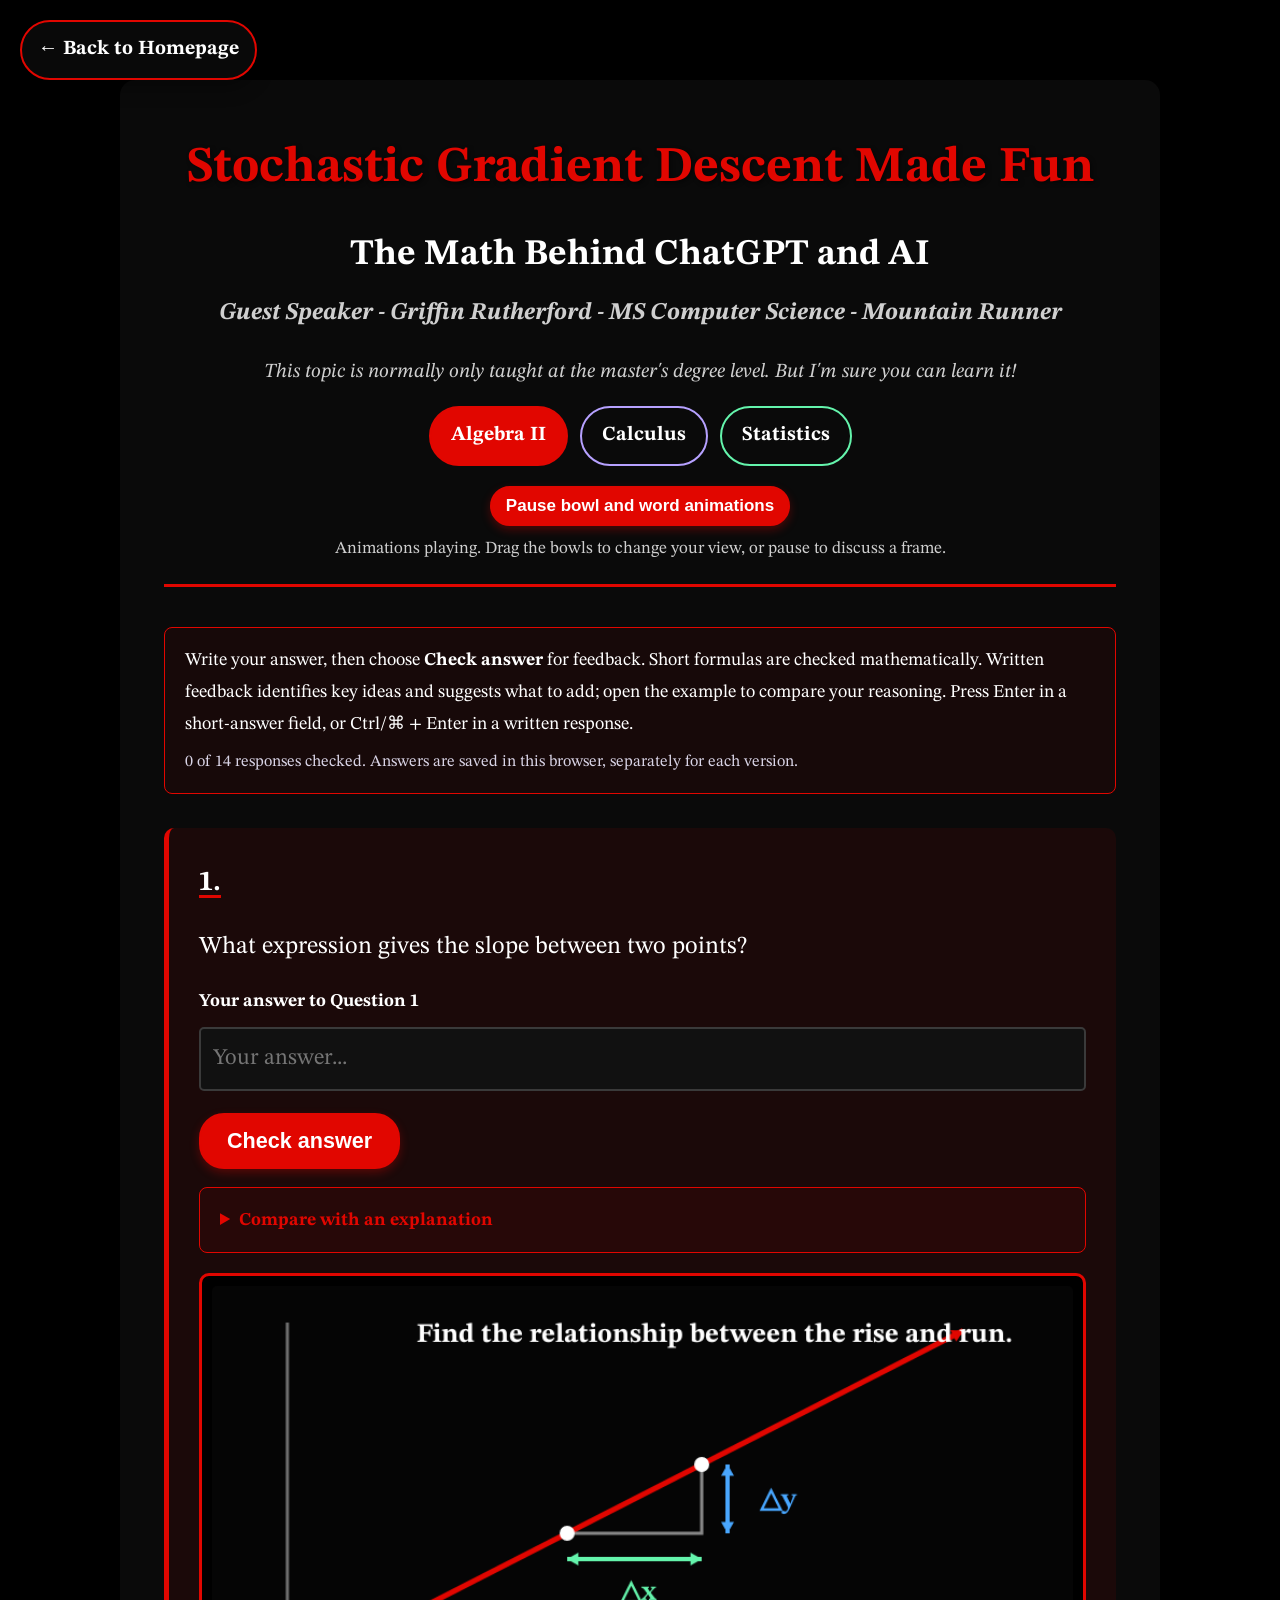
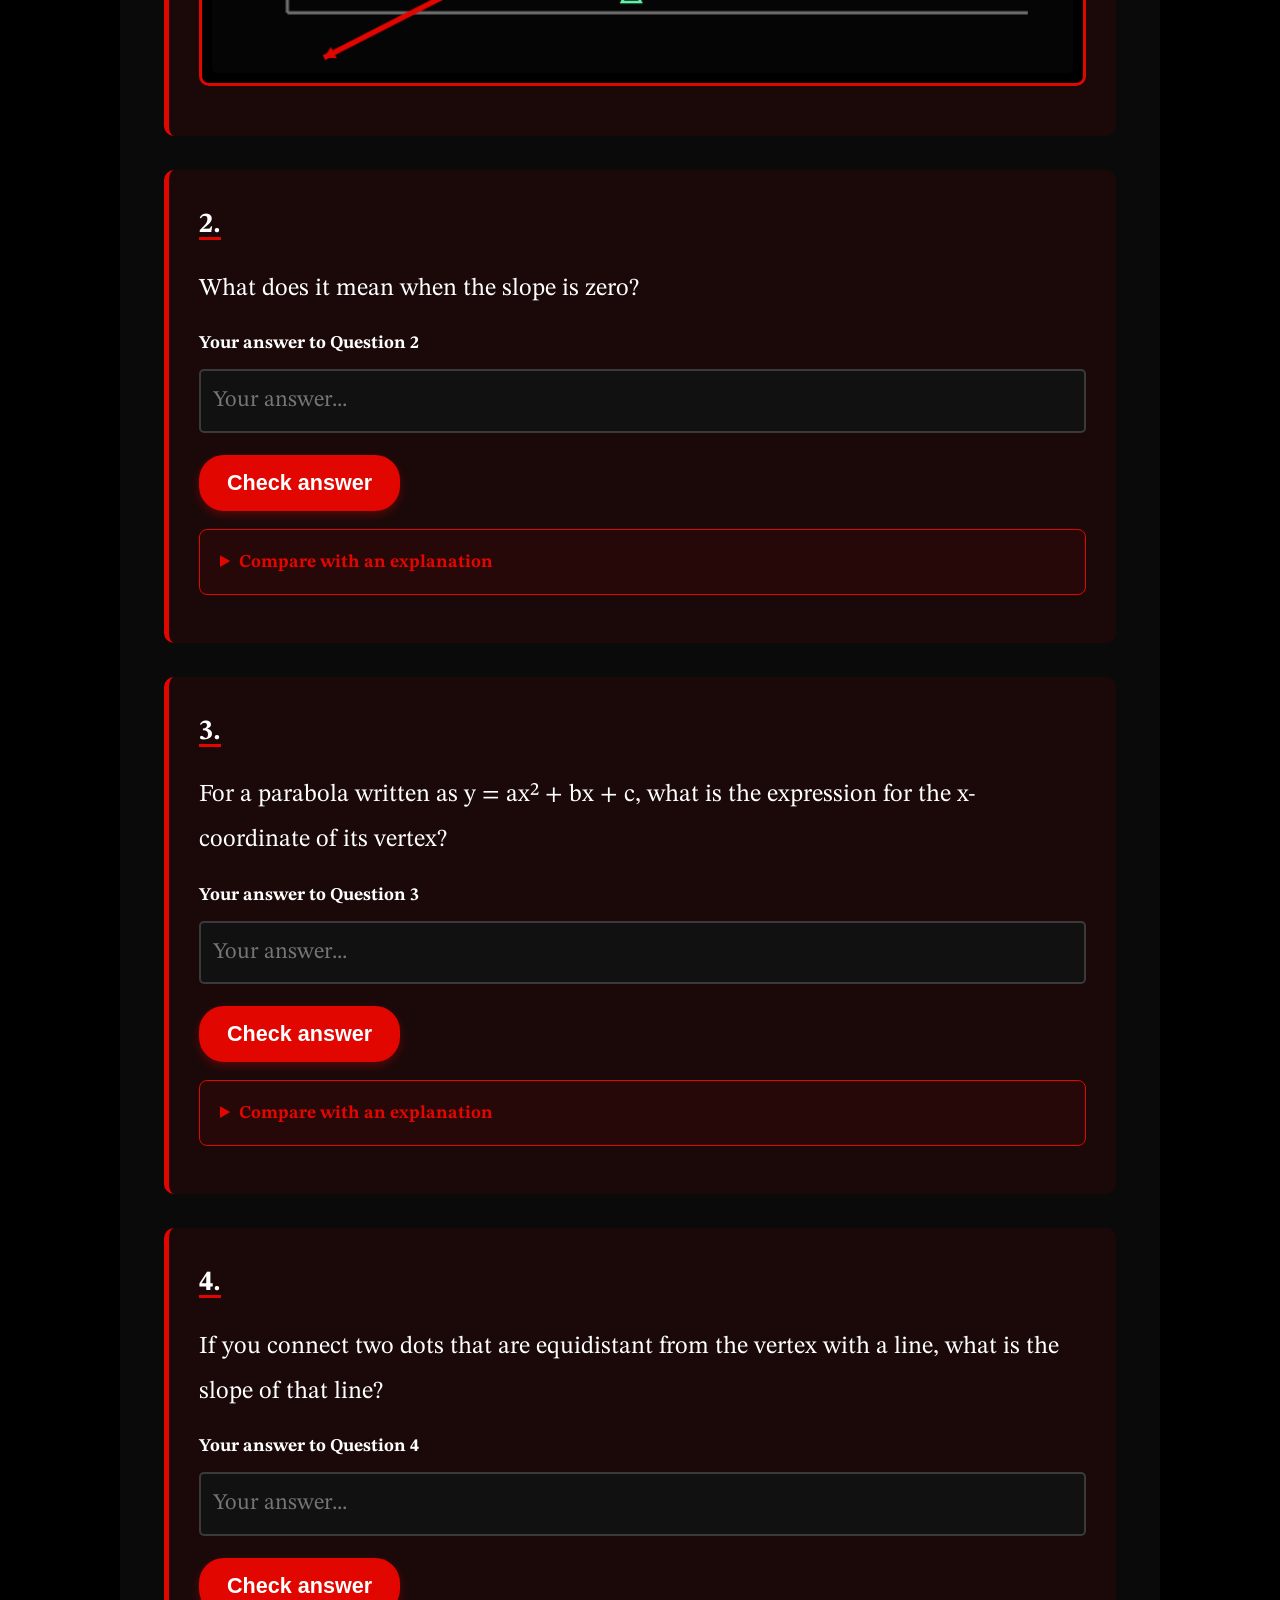
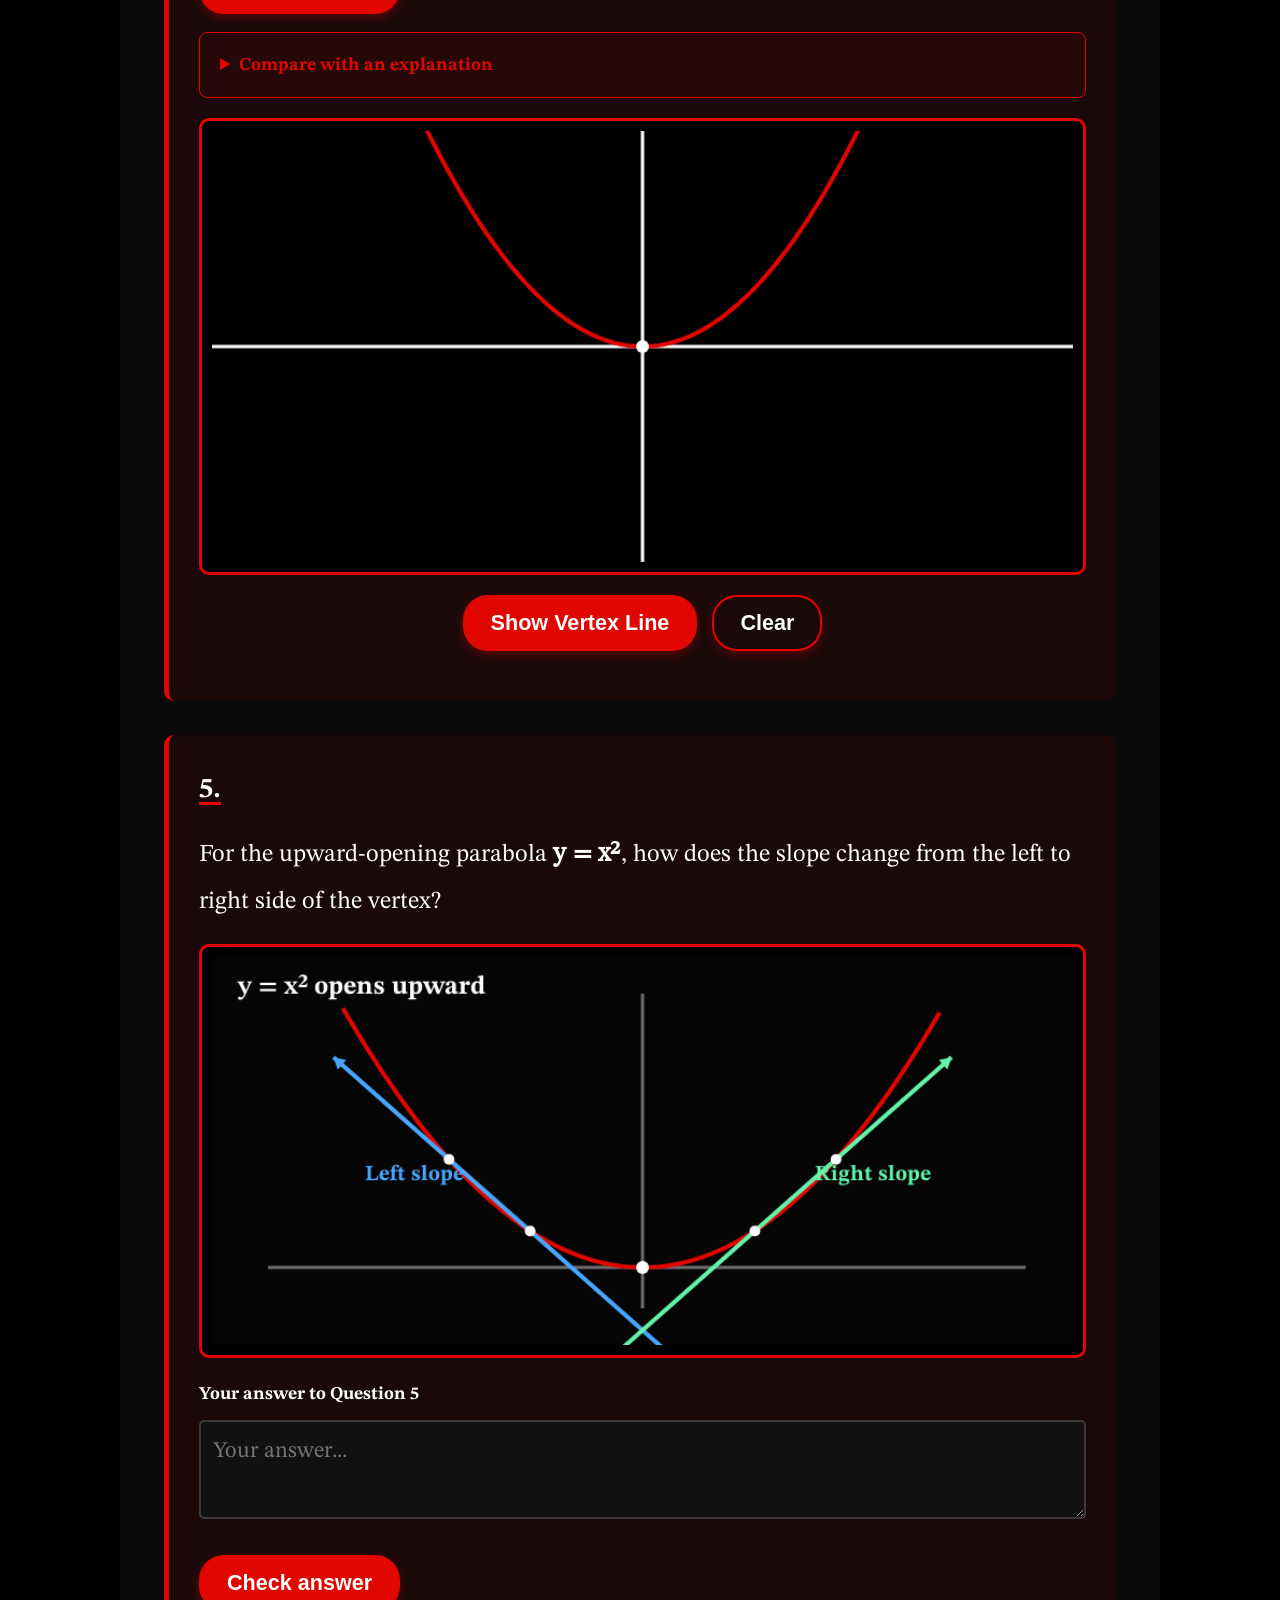
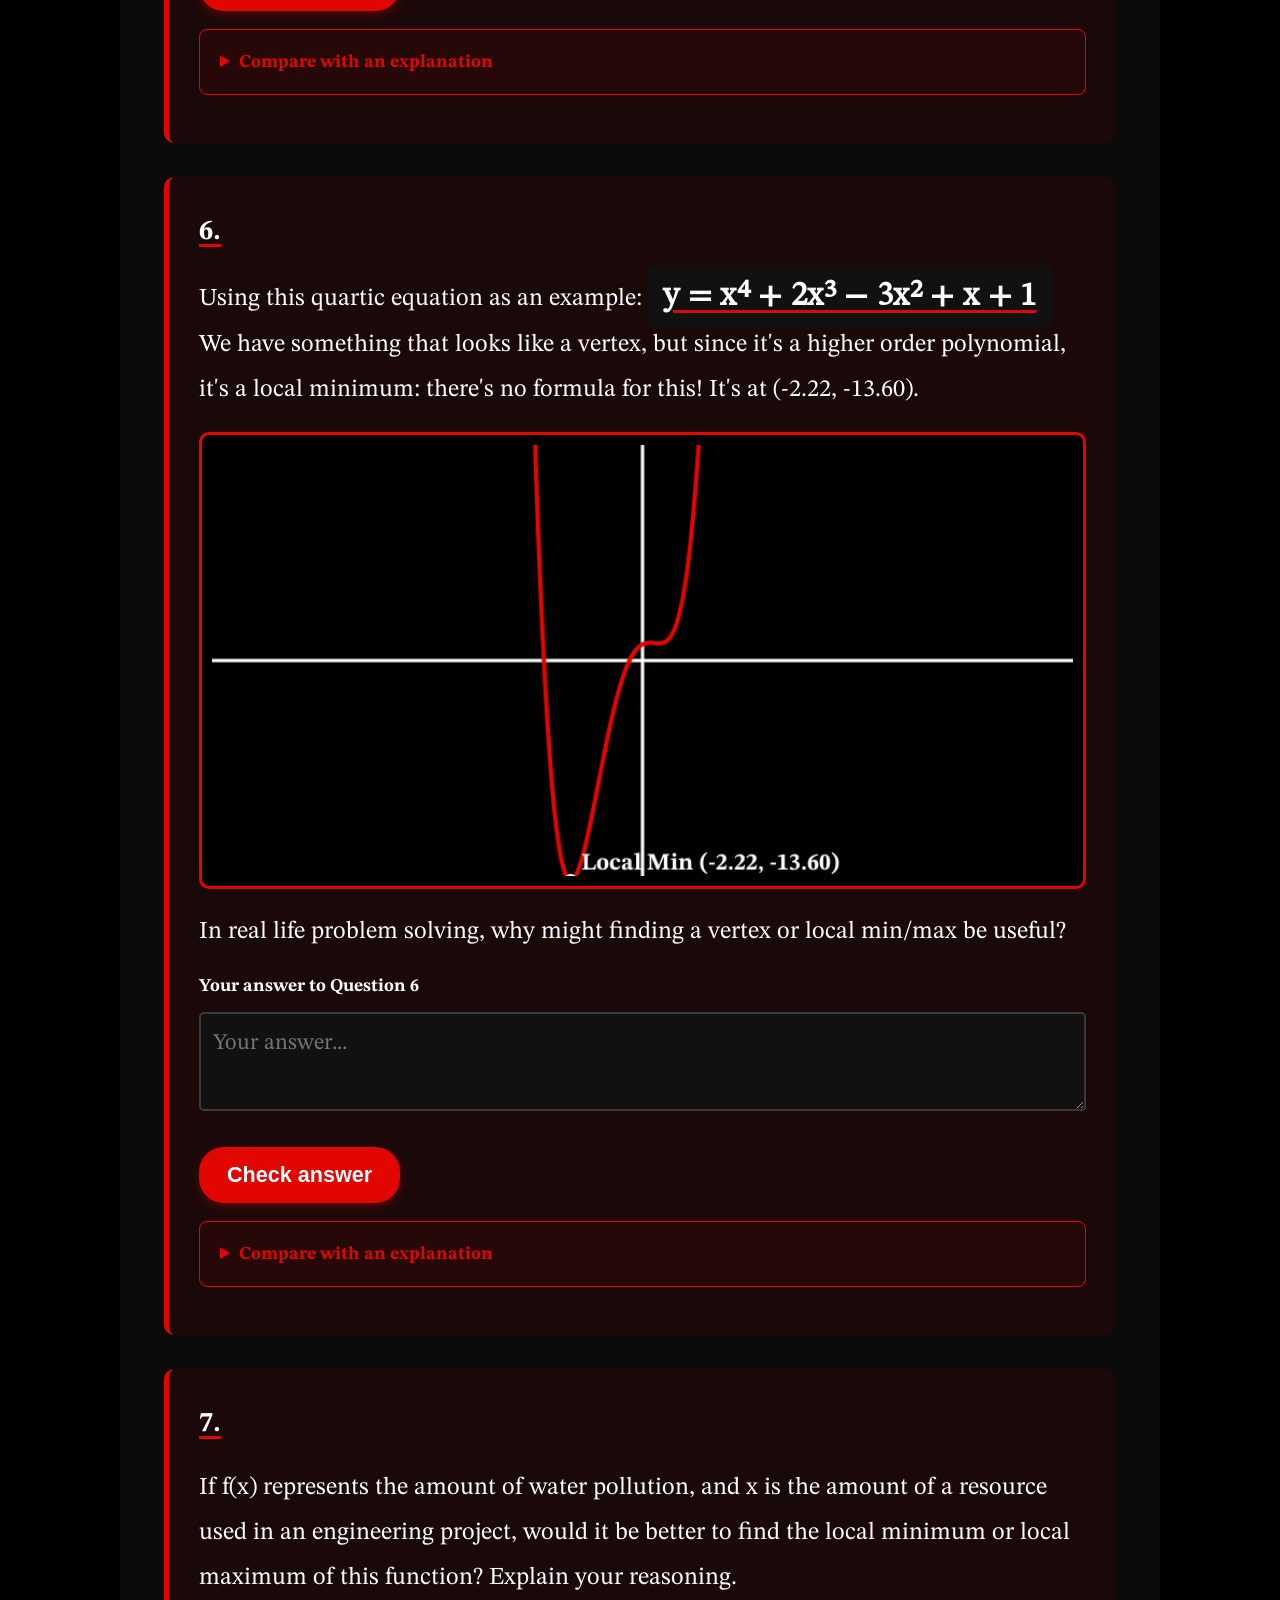
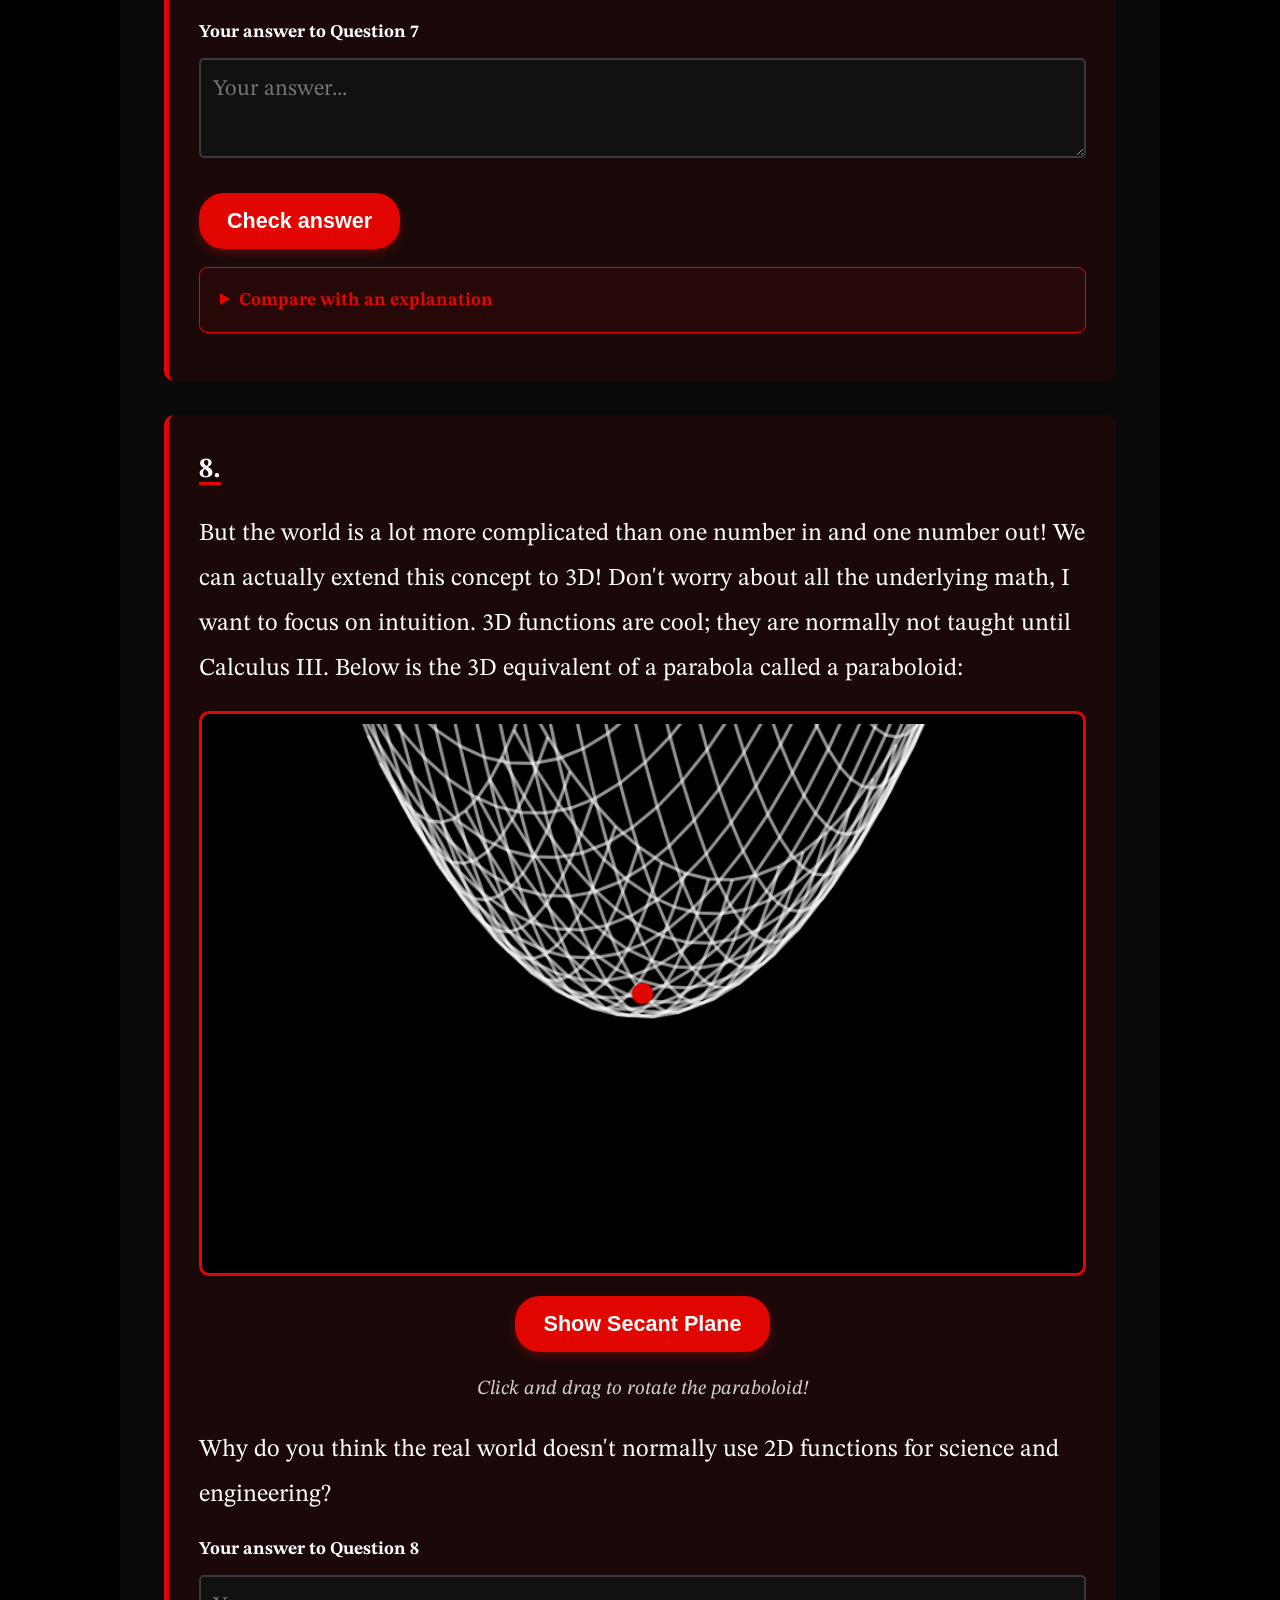
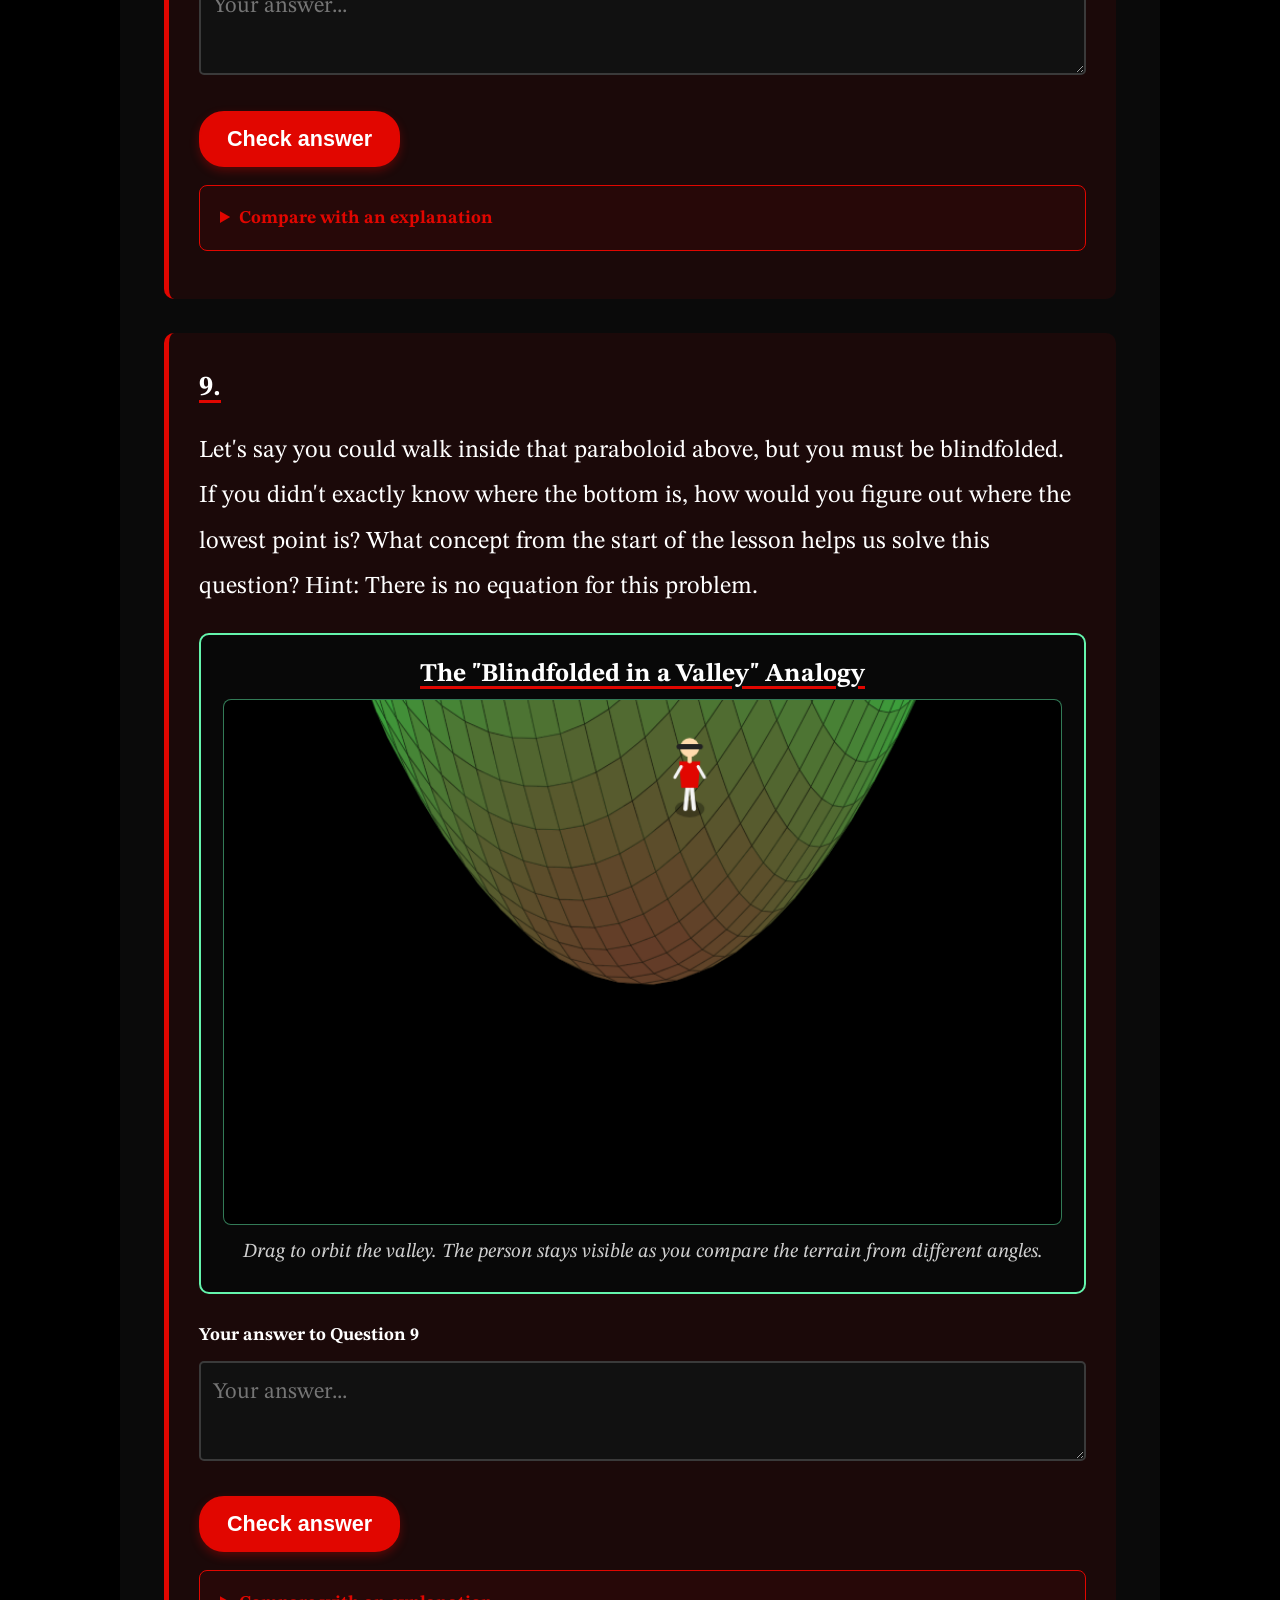
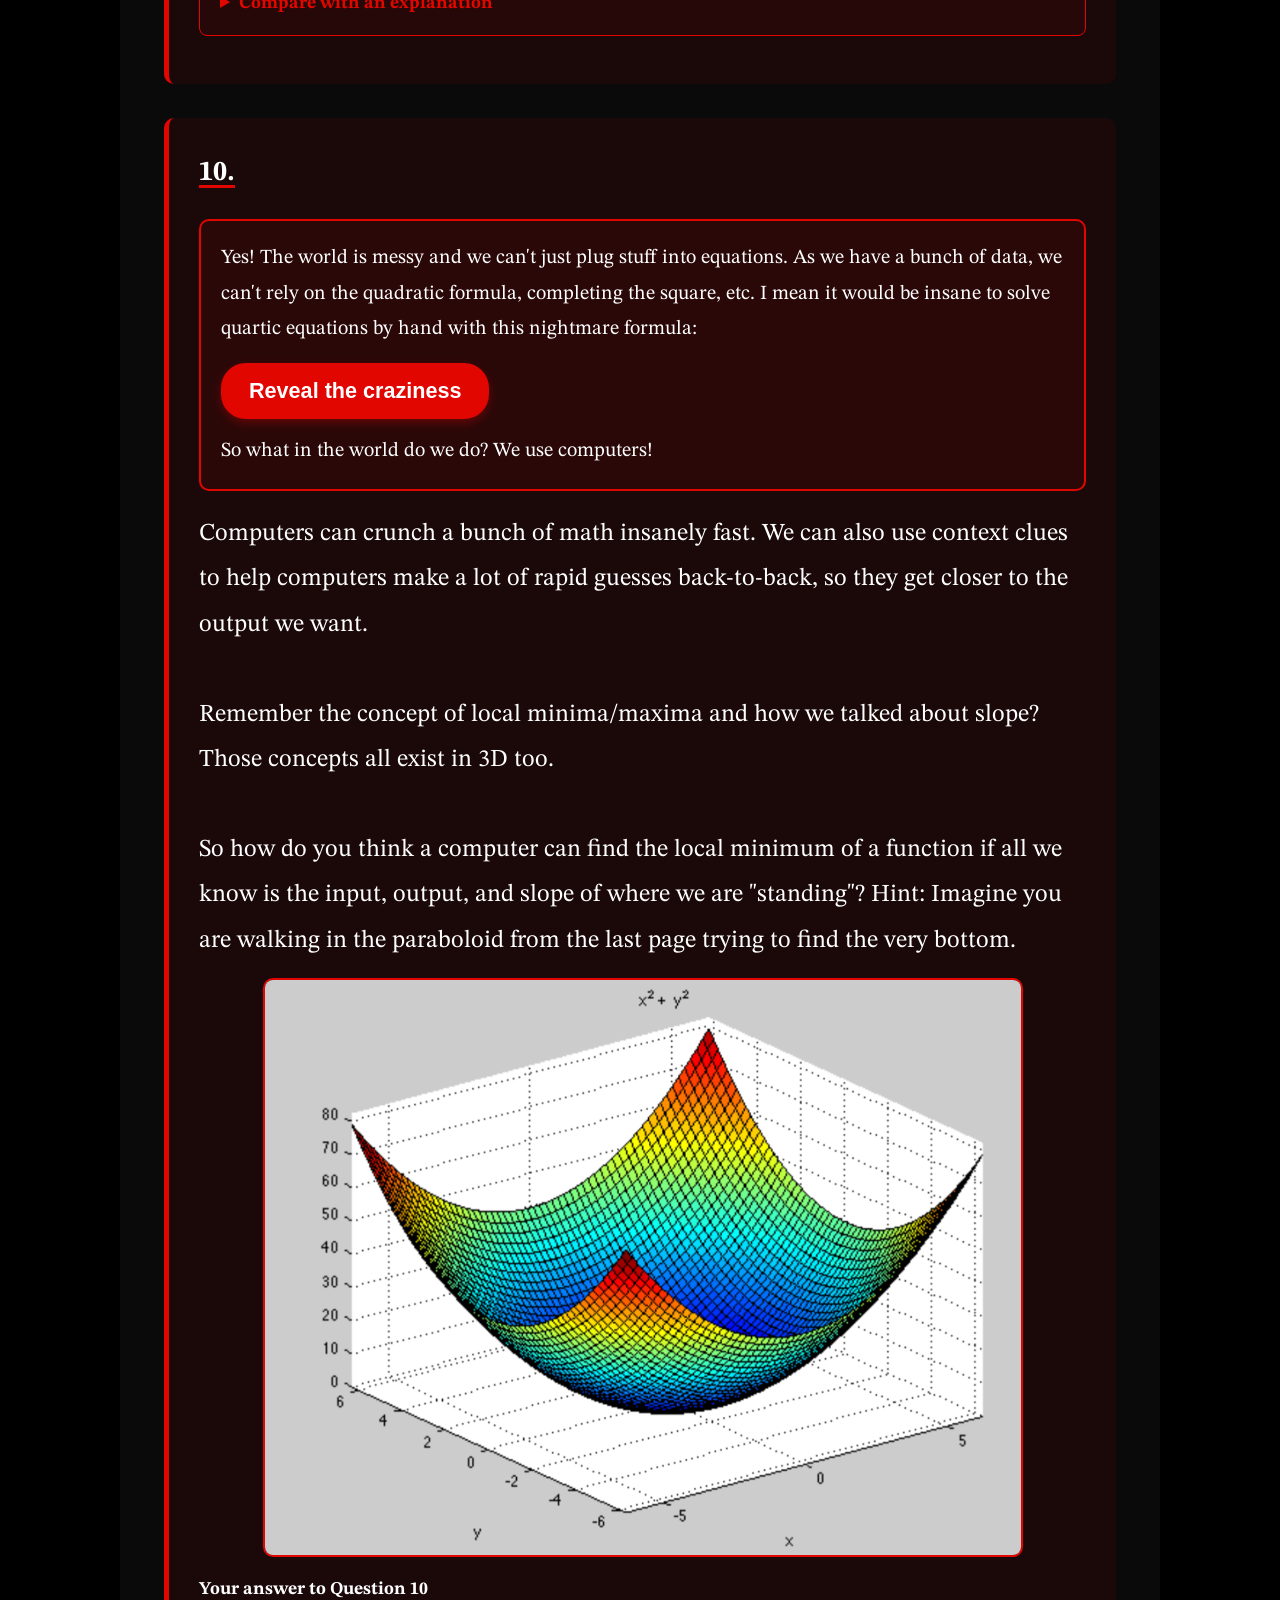
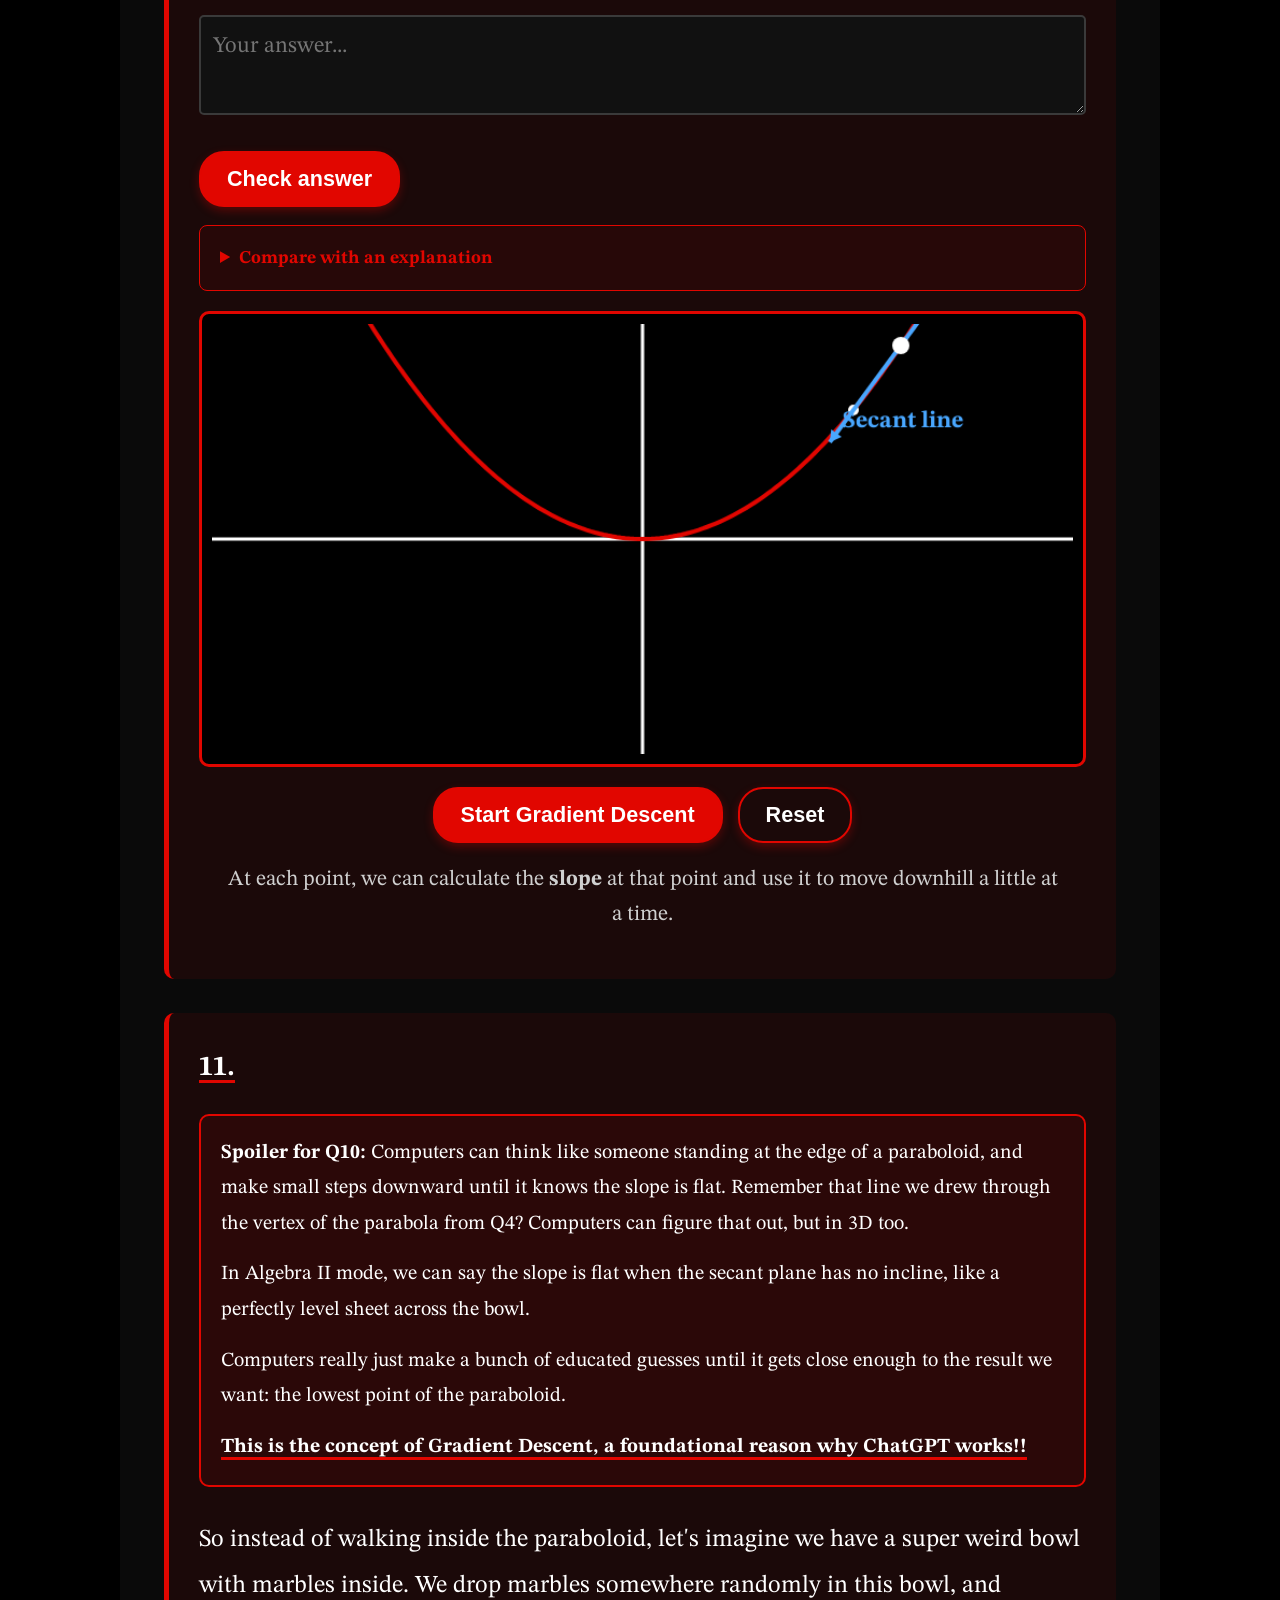
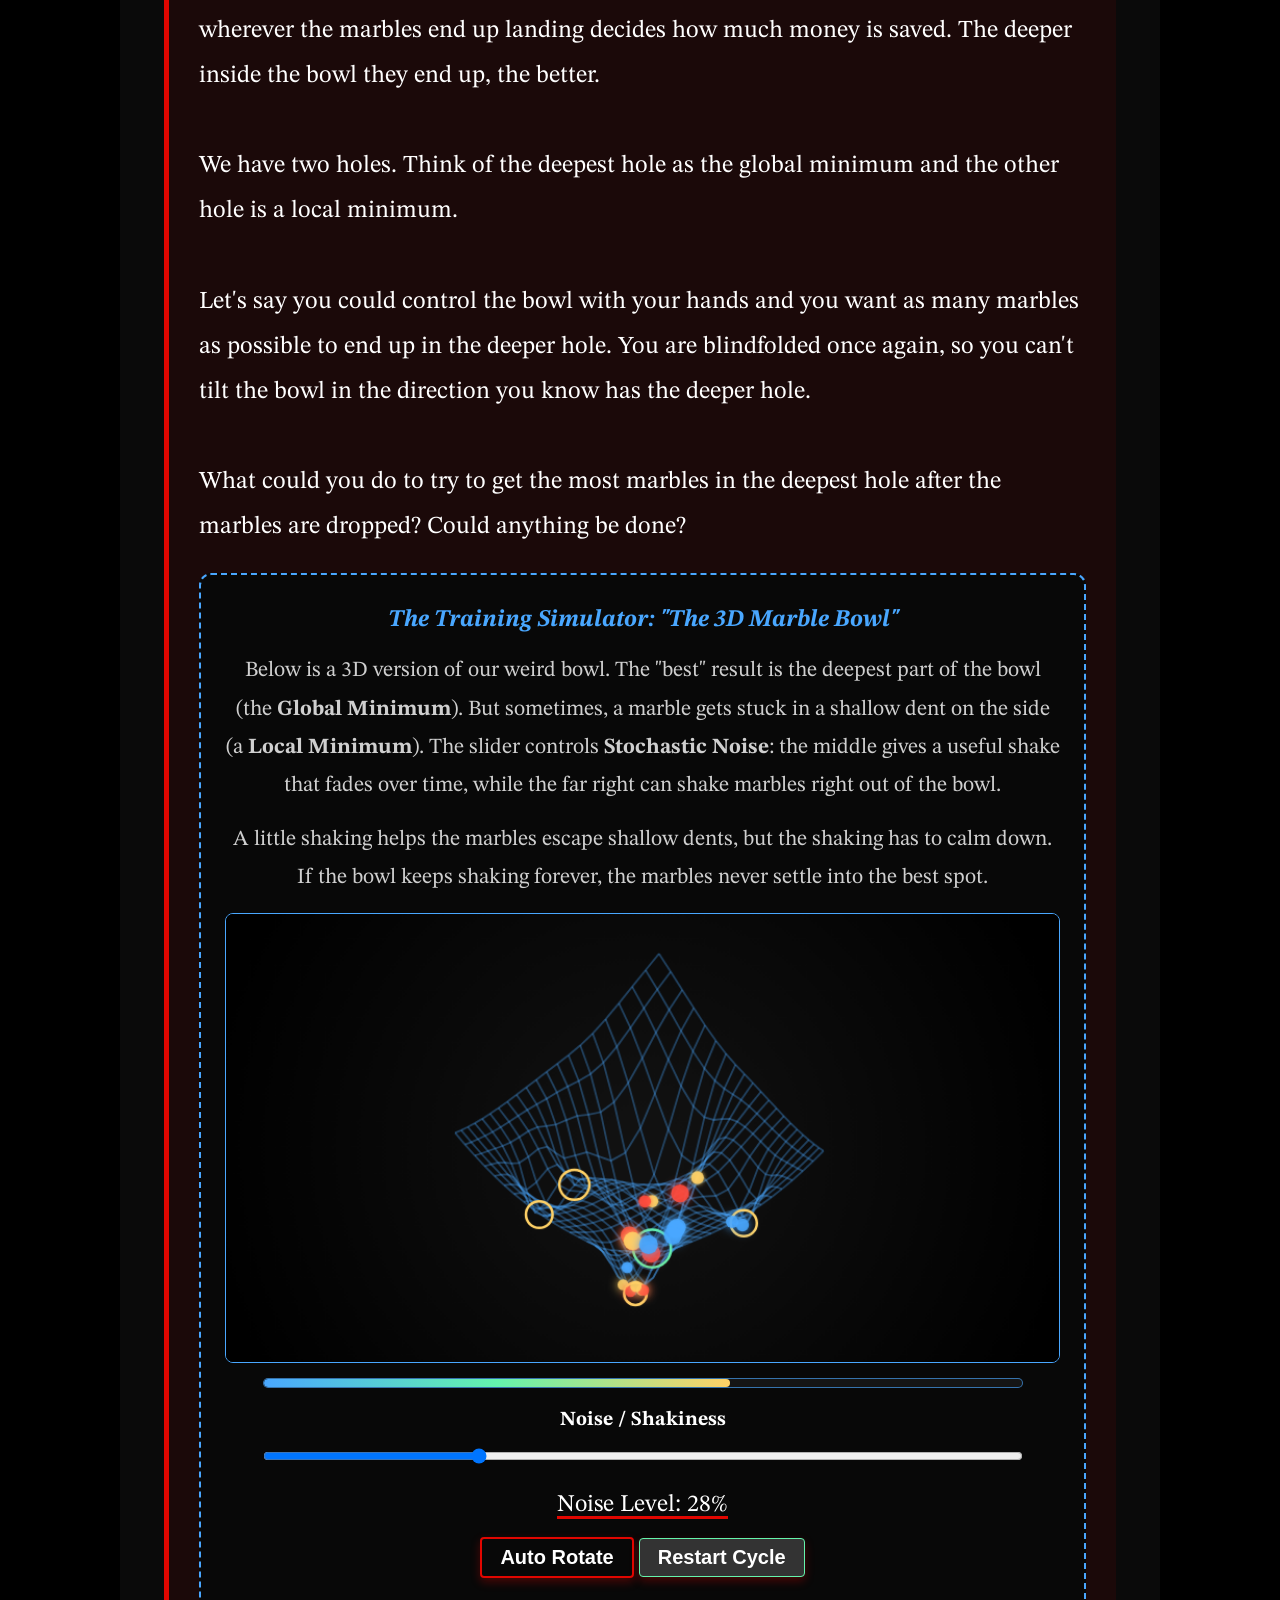
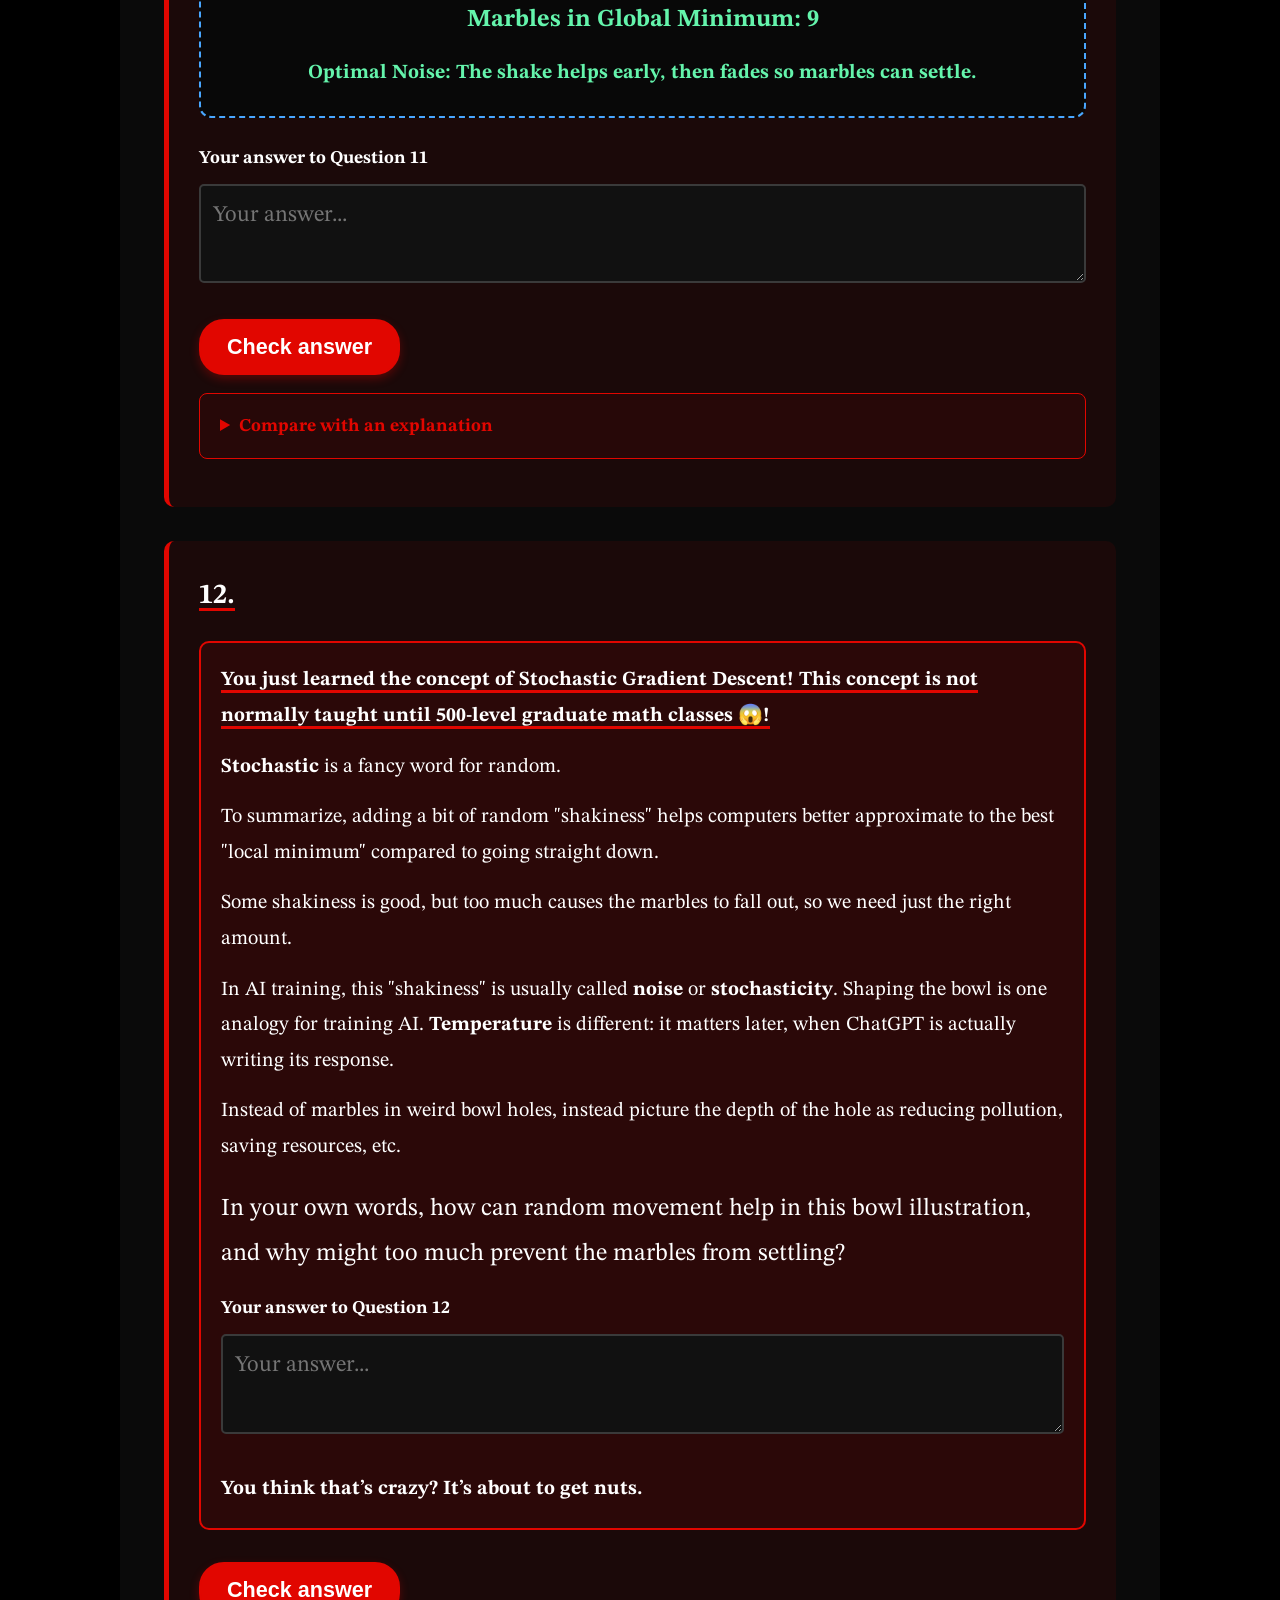
==== commit 4a9d438f: "Check worksheet answers and add distinct Calculus theme" ====
--- a/index.html
+++ b/index.html
@@ -9,6 +9,13 @@
     <link rel="preconnect" href="https://fonts.gstatic.com" crossorigin>
     <link href="https://fonts.googleapis.com/css2?family=STIX+Two+Math&family=STIX+Two+Text:wght@400;500;600;700&display=swap" rel="stylesheet">
     <style>
+        :root {
+            --worksheet-accent: #e10600;
+            --worksheet-accent-rgb: 225, 6, 0;
+            --worksheet-button-ink: #fff;
+            --worksheet-panel: #0a0a0a;
+        }
+
         * {
             margin: 0;
             padding: 0;
@@ -34,7 +41,7 @@
             gap: 8px;
             padding: 10px 16px;
             border-radius: 999px;
-            border: 2px solid #e10600;
+            border: 2px solid var(--worksheet-accent);
             background: rgba(10, 10, 10, 0.92);
             color: #fff;
             text-decoration: none;
@@ -45,14 +52,14 @@
 
         .home-link:hover {
             transform: translateY(-1px);
-            background: rgba(225, 6, 0, 0.12);
-            box-shadow: 0 10px 22px rgba(225, 6, 0, 0.2);
+            background: rgba(var(--worksheet-accent-rgb), 0.12);
+            box-shadow: 0 10px 22px rgba(var(--worksheet-accent-rgb), 0.2);
         }
 
         .container {
             max-width: 1040px;
             margin: 60px auto 0;
-            background: #0a0a0a;
+            background: var(--worksheet-panel);
             padding: 44px;
             border-radius: 15px;
             box-shadow: 0 10px 30px rgba(0, 0, 0, 0.35);
@@ -62,11 +69,11 @@
             text-align: center;
             margin-bottom: 40px;
             padding-bottom: 20px;
-            border-bottom: 3px solid #e10600;
+            border-bottom: 3px solid var(--worksheet-accent);
         }
 
         h1 {
-            color: #e10600;
+            color: var(--worksheet-accent);
             font-size: 2.5em;
             margin-bottom: 10px;
             text-shadow: 2px 2px 4px rgba(0, 0, 0, 0.5);
@@ -86,11 +93,11 @@
         }
 
         .question {
-            background: rgba(225, 6, 0, 0.08);
+            background: rgba(var(--worksheet-accent-rgb), 0.08);
             padding: 30px;
             margin: 34px 0;
             border-radius: 10px;
-            border-left: 5px solid #e10600;
+            border-left: 5px solid var(--worksheet-accent);
         }
 
         .question .question-number,
@@ -101,13 +108,13 @@
         .question [style*="color: #e10600"] {
             color: #fff !important;
             text-decoration: underline;
-            text-decoration-color: #e10600;
+            text-decoration-color: var(--worksheet-accent);
             text-decoration-thickness: 3px;
             text-underline-offset: 5px;
         }
 
         .question-number {
-            color: #e10600;
+            color: var(--worksheet-accent);
             font-weight: bold;
             font-size: 1.42em;
             margin-bottom: 15px;
@@ -139,13 +146,13 @@
 
         input[type="text"]:focus, textarea:focus {
             outline: none;
-            border-color: #e10600;
-            box-shadow: 0 0 10px rgba(225, 6, 0, 0.3);
+            border-color: var(--worksheet-accent);
+            box-shadow: 0 0 10px rgba(var(--worksheet-accent-rgb), 0.3);
         }
 
         .canvas-container {
             background: #000;
-            border: 3px solid #e10600;
+            border: 3px solid var(--worksheet-accent);
             border-radius: 10px;
             margin: 20px 0;
             padding: 10px;
@@ -167,34 +174,34 @@
         }
 
         button {
-            background: #e10600;
-            color: #fff;
-            border: 2px solid #e10600;
+            background: var(--worksheet-accent);
+            color: var(--worksheet-button-ink);
+            border: 2px solid var(--worksheet-accent);
             padding: 13px 26px;
             border-radius: 25px;
             font-size: 1.08em;
             font-weight: bold;
             cursor: pointer;
             transition: all 0.3s ease;
-            box-shadow: 0 4px 10px rgba(225, 6, 0, 0.3);
+            box-shadow: 0 4px 10px rgba(var(--worksheet-accent-rgb), 0.3);
         }
 
         button:hover {
             transform: translateY(-2px);
-            box-shadow: 0 6px 15px rgba(225, 6, 0, 0.5);
+            box-shadow: 0 6px 15px rgba(var(--worksheet-accent-rgb), 0.5);
         }
 
         button.reset {
             background: transparent;
             color: #fff;
-            border: 2px solid #e10600;
+            border: 2px solid var(--worksheet-accent);
         }
 
         .info-box {
-            background: rgba(225, 6, 0, 0.08);
+            background: rgba(var(--worksheet-accent-rgb), 0.08);
             padding: 20px;
             border-radius: 10px;
-            border: 2px solid #e10600;
+            border: 2px solid var(--worksheet-accent);
             margin: 20px 0;
         }
 
@@ -209,7 +216,7 @@
             letter-spacing: 0.01em;
             font-weight: 700;
             margin: 15px 0;
-            color: #e10600;
+            color: var(--worksheet-accent);
         }
 
         .math-inline {
@@ -233,7 +240,7 @@
             padding: 30px;
             margin-top: 50px;
             border-radius: 10px;
-            border: 2px solid #e10600;
+            border: 2px solid var(--worksheet-accent);
         }
 
         .ig-post {
@@ -253,7 +260,7 @@
             aspect-ratio: 1 / 1;
             object-fit: cover;
             object-position: center center;
-            border: 2px solid #e10600;
+            border: 2px solid var(--worksheet-accent);
             border-radius: 12px;
             background: #0a0a0a;
         }
@@ -282,14 +289,14 @@
             width: 20px;
             height: 20px;
             border-radius: 50%;
-            background: #e10600;
+            background: var(--worksheet-accent);
             cursor: pointer;
         }
 
         .value-display {
             text-align: center;
             font-size: 1.2em;
-            color: #e10600;
+            color: var(--worksheet-accent);
             margin-top: 10px;
         }
 
@@ -302,7 +309,7 @@
             margin-top: 12px;
             padding: 12px;
             background: #0c0c0c;
-            border-left: 3px solid #e10600;
+            border-left: 3px solid var(--worksheet-accent);
             border-radius: 6px;
             color: #fff;
             font-size: 1.1em;
@@ -326,7 +333,7 @@
 
         .mode-toggle label {
             padding: 10px 20px;
-            border: 2px solid #e10600;
+            border: 2px solid var(--worksheet-accent);
             border-radius: 999px;
             cursor: pointer;
             background: transparent;
@@ -336,8 +343,8 @@
         }
 
         .mode-toggle input:checked + label {
-            background: #e10600;
-            color: #fff;
+            background: var(--worksheet-accent);
+            color: var(--worksheet-button-ink);
         }
 
         .question-asset {
@@ -345,7 +352,7 @@
             max-width: 760px;
             display: block;
             margin: 15px auto;
-            border: 2px solid #e10600;
+            border: 2px solid var(--worksheet-accent);
             border-radius: 10px;
             background: #0a0a0a;
         }
@@ -367,7 +374,7 @@
         .wordvec-visualizer {
             margin: 24px 0;
             padding: 22px;
-            border: 2px solid #e10600;
+            border: 2px solid var(--worksheet-accent);
             border-radius: 10px;
             background: #050505;
         }
@@ -378,7 +385,7 @@
         }
 
         .wordvec-title {
-            color: #e10600;
+            color: var(--worksheet-accent);
             font-weight: 700;
             font-size: 1.28em;
             line-height: 1.35;
@@ -398,7 +405,7 @@
         .wordvec-stage {
             position: relative;
             background: #000;
-            border: 1px solid rgba(225, 6, 0, 0.75);
+            border: 1px solid rgba(var(--worksheet-accent-rgb), 0.75);
             border-radius: 8px;
             overflow: hidden;
         }
@@ -474,7 +481,7 @@
         }
 
         .wordvec-time-label {
-            color: #e10600;
+            color: var(--worksheet-accent);
             font-weight: 700;
             text-align: center;
         }
@@ -565,9 +572,9 @@
             overflow-x: auto;
             overflow-y: hidden;
             scrollbar-width: auto;
-            scrollbar-color: #e10600 #111;
+            scrollbar-color: var(--worksheet-accent) #111;
             background: #0a0a0a;
-            border: 2px solid #e10600;
+            border: 2px solid var(--worksheet-accent);
             border-radius: 12px;
             padding: 72px 20px 20px;
             position: relative;
@@ -583,7 +590,7 @@
         }
 
         .modal-content::-webkit-scrollbar-thumb {
-            background: #e10600;
+            background: var(--worksheet-accent);
             border-radius: 999px;
             border: 2px solid #111;
         }
@@ -598,8 +605,8 @@
         }
 
         .modal-close {
-            background: #e10600;
-            color: #fff;
+            background: var(--worksheet-accent);
+            color: var(--worksheet-button-ink);
             border: none;
             border-radius: 999px;
             padding: 8px 12px;
@@ -659,6 +666,7 @@
         }
     </style>
     <link rel="stylesheet" href="statistics.css">
+    <link rel="stylesheet" href="worksheet-practice.css">
 </head>
 <body>
     <a class="home-link" href="https://griffinrutherford.com/">← Back to Homepage</a>
@@ -685,11 +693,15 @@
         </div>
 
         <section id="original-worksheet" class="worksheet-panel" aria-label="Algebra II and Calculus worksheet">
+        <div class="practice-intro">
+            <p>Write your answer, then choose <strong>Check answer</strong> for feedback. Short formulas are checked mathematically. Written feedback identifies key ideas and suggests what to add; open the example to compare your reasoning. Press Enter in a short-answer field, or Ctrl/⌘ + Enter in a written response.</p>
+            <p id="practice-progress" aria-live="polite"></p>
+        </div>
         <!-- Question 1 -->
         <div class="question">
             <div class="question-number">1.</div>
-            <div class="question-text">
-                The expression for the slope of a function is:
+            <div class="question-text" id="q1-question-text">
+                What expression gives the slope between two points?
             </div>
             <input type="text" placeholder="Your answer...">
             <button class="submit-answer" data-question="1">Submit</button>
@@ -714,7 +726,7 @@
         <div class="question">
             <div class="question-number">3.</div>
             <div class="question-text">
-                What is the expression for the x-coordinate of the vertex of a parabola?
+                For a parabola written as y = ax² + bx + c, what is the expression for the x-coordinate of its vertex?
             </div>
             <input type="text" placeholder="Your answer...">
             <button class="submit-answer" data-question="3">Submit</button>
@@ -972,7 +984,7 @@
                     Instead of marbles in weird bowl holes, instead picture the depth of the hole as reducing pollution, saving resources, etc.
                 </p>
                 <div class="question-text" style="margin-top: 20px;">
-                    In your own words, why does “shakiness” increase accuracy?
+                    In your own words, how can random movement help in this bowl illustration, and why might too much prevent the marbles from settling?
                 </div>
                 <textarea placeholder="Your answer..."></textarea>
                 <p style="margin-top: 15px; font-weight: bold;">
@@ -1078,7 +1090,7 @@
                 </div>
             </div>
             <div class="question-text" style="margin-top: 20px;">
-                What do you think happens when we raise or lower the temperature of the output of ChatGPT? Yes, this is shaking a bowl in a thousand-plus dimensional space. (Hint: "Shaping" the bowl is different from "shaking" it.)
+                What do you think happens to the variety of output choices when we raise or lower temperature? How is choosing an output different from training the model? Use the next animation to test your prediction.
             </div>
             <textarea placeholder="Your answer..."></textarea>
             <button class="submit-answer" data-question="13">Submit</button>
@@ -1354,6 +1366,8 @@
     </div>
 
     <script src="worksheet-animations.js"></script>
+    <script src="answer-feedback.js"></script>
+    <script src="worksheet-practice.js"></script>
     <script>
         const mi = (value) => `<span class="math-inline">${value}</span>`;
 
@@ -1369,9 +1383,9 @@
                 8: "Most real problems depend on several variables, so 2D graphs are too simple.",
                 9: "Follow the downhill direction step by step; use slope to guide you.",
                 10: "Use the slope to move downhill a little at a time until it flattens out.",
-                11: "Add randomness (shake) so marbles can escape the shallow hole and reach the deeper one.",
-                12: "A little randomness helps the guesses explore more, so they don't get stuck too early and can find a better answer.",
-                13: "ChatGPT represents word meanings as numbers and learns by reducing error over and over, like sliding downhill to the lowest point.",
+                11: "In this physical bowl illustration, shaking can help marbles leave a shallow dent. Actual SGD varies its updates by selecting random training examples; randomness does not guarantee a better fit.",
+                12: "Some early movement can help marbles leave a shallow dent, while too much sustained shaking can stop them settling. The shaking picture is an analogy; real SGD uses random groups of training data.",
+                13: "Higher temperature spreads out the output probabilities and usually gives more varied choices; lower temperature concentrates them. This affects output generation after training, rather than updating the learned model.",
                 14: "Example: We learned slope/derivatives, and today we used them to find minima, which is how AI optimizes its predictions."
             },
             calculus: {
@@ -1385,13 +1399,15 @@
                 8: `Most systems are multivariable, so you need functions of several variables (surfaces) and partial derivatives.`,
                 9: `Use the gradient to step in the direction of steepest descent (${mi('gradient descent')}).`,
                 10: `Iteratively move opposite the gradient until the gradient is near zero.`,
-                11: "Add stochasticity to escape local minima and improve chances of reaching the global minimum.",
-                12: "Small random steps help the optimizer explore the loss surface and avoid getting stuck in a shallow local minimum.",
-                13: `ChatGPT embeds words into high-dimensional vectors and is trained by minimizing loss with ${mi('gradient descent / SGD')}.`,
+                11: "In this bowl illustration, random movement can help leave a shallow local minimum. Actual SGD uses sampled training examples to estimate the gradient; it does not guarantee a global minimum.",
+                12: "Random movement can help exploration in the bowl, but persistent noise can prevent convergence. For actual SGD, batch size and learning rate affect the variation in updates, which come from sampled examples.",
+                13: "Higher temperature makes the output probability distribution less concentrated; lower temperature makes it more concentrated. Sampling an output from that distribution does not perform another gradient update or retrain the model.",
                 14: "Example: Derivatives/critical points lead to optimization, which is the core math behind training AI models."
             }
         };
 
+        let worksheetAccent = '#e10600';
+        let worksheetAccentRGB = '225, 6, 0';
         let currentMode = document.querySelector('input[name="answer-mode"]:checked')?.value || 'algebra';
         const originalWorksheet = document.getElementById('original-worksheet');
         const statisticsWorksheet = document.getElementById('statistics-worksheet');
@@ -1399,6 +1415,10 @@
 
         function syncWorksheetMode() {
             const isStatistics = currentMode === 'statistics';
+            document.body.dataset.worksheetMode = currentMode;
+            const theme = getComputedStyle(document.body);
+            worksheetAccent = theme.getPropertyValue('--worksheet-accent').trim();
+            worksheetAccentRGB = theme.getPropertyValue('--worksheet-accent-rgb').trim();
             document.body.classList.toggle('statistics-mode', isStatistics);
             originalWorksheet.hidden = isStatistics;
             statisticsWorksheet.hidden = !isStatistics;
@@ -1415,10 +1435,10 @@
                 return;
             }
             window.pauseStatisticsWorksheet?.();
-            originalWorksheet.querySelectorAll('.answer.visible').forEach(answer => {
-                const questionNumber = answer.id.replace('answer-', '');
-                answer.innerHTML = answerMap[currentMode][questionNumber];
-            });
+            window.restoreWorksheetPractice(currentMode, answerMap[currentMode]);
+            document.getElementById('q1-question-text').textContent = currentMode === 'calculus'
+                ? 'What expression gives the slope of a function at a point?'
+                : 'What expression gives the slope between two points?';
             updateFlatSlopePlaneNote();
             updateGradientDescentSlopeNote();
             updateQuestion4Prompt();
@@ -1426,6 +1446,9 @@
             drawSlopeVisual();
             drawSlopeChangeVisual();
             drawParabola();
+            drawQuartic();
+            drawValleyScene();
+            drawGradientDescentSetup();
             updateParaboloidPlaneControls();
             drawParaboloid();
         }
@@ -1476,16 +1499,6 @@
             input.addEventListener('change', (e) => {
                 currentMode = e.target.value;
                 syncWorksheetMode();
-            });
-        });
-
-        document.querySelectorAll('.submit-answer').forEach((button) => {
-            button.addEventListener('click', () => {
-                const questionNumber = button.getAttribute('data-question');
-                const answerEl = document.getElementById(`answer-${questionNumber}`);
-                const modeAnswers = answerMap[currentMode] || {};
-                answerEl.innerHTML = modeAnswers[questionNumber] || "Answer coming soon.";
-                answerEl.classList.add('visible');
             });
         });
 
@@ -1595,7 +1608,7 @@
                 const pointY = 0.12 * pointX * pointX;
                 const slope = 0.24 * pointX;
 
-                slopeCtx.strokeStyle = '#e10600';
+                slopeCtx.strokeStyle = worksheetAccent;
                 slopeCtx.lineWidth = 4;
                 slopeCtx.beginPath();
                 for (let x = -4; x <= 4; x += 0.04) {
@@ -1644,7 +1657,7 @@
                 const lineStartY = y1 + slope * (lineStartX - x1);
                 const lineEndY = y1 + slope * (lineEndX - x1);
 
-                drawDoubleArrow(slopeCtx, lineStartX, lineStartY, lineEndX, lineEndY, '#e10600', 5);
+                drawDoubleArrow(slopeCtx, lineStartX, lineStartY, lineEndX, lineEndY, worksheetAccent, 5);
 
                 drawDoubleArrow(slopeCtx, x1, y1 + 24, x2, y1 + 24, '#64f4ac', 4);
                 drawDoubleArrow(slopeCtx, x2 + 24, y1, x2 + 24, y2, '#49a7ff', 4);
@@ -1698,7 +1711,7 @@
             slopeChangeCtx.lineTo(centerX, slopeChangeCanvas.height - 34);
             slopeChangeCtx.stroke();
 
-            slopeChangeCtx.strokeStyle = '#e10600';
+            slopeChangeCtx.strokeStyle = worksheetAccent;
             slopeChangeCtx.lineWidth = 4;
             slopeChangeCtx.beginPath();
             for (let x = -4.8; x <= 4.8; x += 0.04) {
@@ -1791,7 +1804,7 @@
             parabolaCtx.stroke();
 
             // Draw parabola y = x^2
-            parabolaCtx.strokeStyle = '#e10600';
+            parabolaCtx.strokeStyle = worksheetAccent;
             parabolaCtx.lineWidth = 4;
             parabolaCtx.beginPath();
 
@@ -1845,7 +1858,7 @@
                     showReferencePoints = true;
                 }
 
-                parabolaCtx.strokeStyle = '#e10600';
+                parabolaCtx.strokeStyle = worksheetAccent;
                 parabolaCtx.lineWidth = 3;
                 parabolaCtx.setLineDash([5, 5]);
                 parabolaCtx.beginPath();
@@ -1856,7 +1869,7 @@
 
                 // Arrowheads indicate the line continues beyond the visible canvas.
                 const arrowSize = 10;
-                parabolaCtx.fillStyle = '#e10600';
+                parabolaCtx.fillStyle = worksheetAccent;
 
                 parabolaCtx.beginPath();
                 parabolaCtx.moveTo(x1, y1);
@@ -1910,7 +1923,7 @@
             quarticCtx.stroke();
 
             // Draw quartic y = x^4 + 2x^3 - 3x^2 + x + 1
-            quarticCtx.strokeStyle = '#e10600';
+            quarticCtx.strokeStyle = worksheetAccent;
             quarticCtx.lineWidth = 4;
             quarticCtx.beginPath();
 
@@ -2088,7 +2101,7 @@
                 paraboloidCtx.stroke();
             }
             const b = project3D(0, 0, 0, centerX, centerY, scale, angleX, angleY);
-            paraboloidCtx.fillStyle = '#e10600'; paraboloidCtx.beginPath(); paraboloidCtx.arc(b.x, b.y, 10, 0, Math.PI * 2); paraboloidCtx.fill();
+            paraboloidCtx.fillStyle = worksheetAccent; paraboloidCtx.beginPath(); paraboloidCtx.arc(b.x, b.y, 10, 0, Math.PI * 2); paraboloidCtx.fill();
         }
 
         // Shared 3D Projection Logic
@@ -2171,7 +2184,7 @@
             line(4, 0, 2, 20, '#f5f5f5', 4);
 
             // Shirt (Trapezoid)
-            ctx.fillStyle = '#e10600';
+            ctx.fillStyle = worksheetAccent;
             ctx.beginPath();
             ctx.moveTo(x - 8 * scale, y - 20 * scale);
             ctx.lineTo(x + 8 * scale, y - 20 * scale);
@@ -2267,7 +2280,7 @@
             gdCtx.stroke();
 
             // Draw function
-            gdCtx.strokeStyle = '#e10600';
+            gdCtx.strokeStyle = worksheetAccent;
             gdCtx.lineWidth = 4;
             gdCtx.beginPath();
 
@@ -2308,7 +2321,7 @@
                 const canvasX = centerX + step * scale;
                 const canvasY = centerY - y * scale;
 
-                gdCtx.fillStyle = `rgba(225, 6, 0, ${1 - i * 0.1})`;
+                gdCtx.fillStyle = `rgba(${worksheetAccentRGB}, ${1 - i * 0.1})`;
                 gdCtx.beginPath();
                 gdCtx.arc(canvasX, canvasY, 5, 0, Math.PI * 2);
                 gdCtx.fill();
--- a/worksheet-practice.css
+++ b/worksheet-practice.css
@@ -0,0 +1,106 @@
+/* Purple Calculus and green Statistics accents; Algebra retains the original red. */
+body[data-worksheet-mode="calculus"] {
+    --worksheet-accent: #b6a1ff;
+    --worksheet-accent-rgb: 182, 161, 255;
+    --worksheet-button-ink: #170f2d;
+    --worksheet-panel: #100d1b;
+}
+
+body[data-worksheet-mode="statistics"] {
+    --worksheet-accent: #64f4ac;
+    --worksheet-accent-rgb: 100, 244, 172;
+    --worksheet-button-ink: #07170c;
+}
+
+.mode-toggle label[for="mode-algebra"] {
+    border-color: #e10600;
+}
+
+.mode-toggle label[for="mode-calculus"] {
+    border-color: #b6a1ff;
+}
+
+.mode-toggle label[for="mode-statistics"] {
+    border-color: #64f4ac;
+}
+
+.mode-toggle input:checked + label {
+    color: var(--worksheet-button-ink);
+}
+
+.practice-intro,
+.practice-explanation {
+    padding: 16px 20px;
+    margin: 18px 0;
+    border: 1px solid var(--worksheet-accent);
+    border-radius: 8px;
+    background: rgba(var(--worksheet-accent-rgb), 0.06);
+    font-size: 0.9em;
+}
+
+#practice-progress {
+    margin-top: 8px;
+    color: #d9d4e6;
+    font-size: 0.9em;
+}
+
+.practice-label {
+    display: block;
+    margin-top: 16px;
+    font-size: 0.9em;
+    font-weight: bold;
+}
+
+.practice-explanation summary {
+    cursor: pointer;
+    font-weight: bold;
+    color: var(--worksheet-accent);
+}
+
+.practice-explanation > div {
+    margin-top: 12px;
+}
+
+.answer[data-result="correct"] {
+    border-color: #64f4ac;
+    background: #102018;
+}
+
+.answer[data-result="retry"],
+.answer[data-result="empty"] {
+    border-color: #ffd166;
+    background: #231d0e;
+}
+
+.answer p {
+    margin-top: 6px;
+}
+
+.practice-recognized {
+    font-size: 0.9em;
+    color: #d9d4e6;
+}
+
+.answer,
+.practice-explanation {
+    overflow-wrap: anywhere;
+}
+
+.answer .math-inline,
+.practice-explanation .math-inline {
+    white-space: normal;
+}
+
+button:focus-visible,
+summary:focus-visible,
+select:focus-visible,
+input[type="range"]:focus-visible {
+    outline: 3px solid var(--worksheet-accent);
+    outline-offset: 3px;
+}
+
+@media (prefers-reduced-motion: reduce) {
+    button, .home-link, .mode-toggle label {
+        transition: none;
+    }
+}
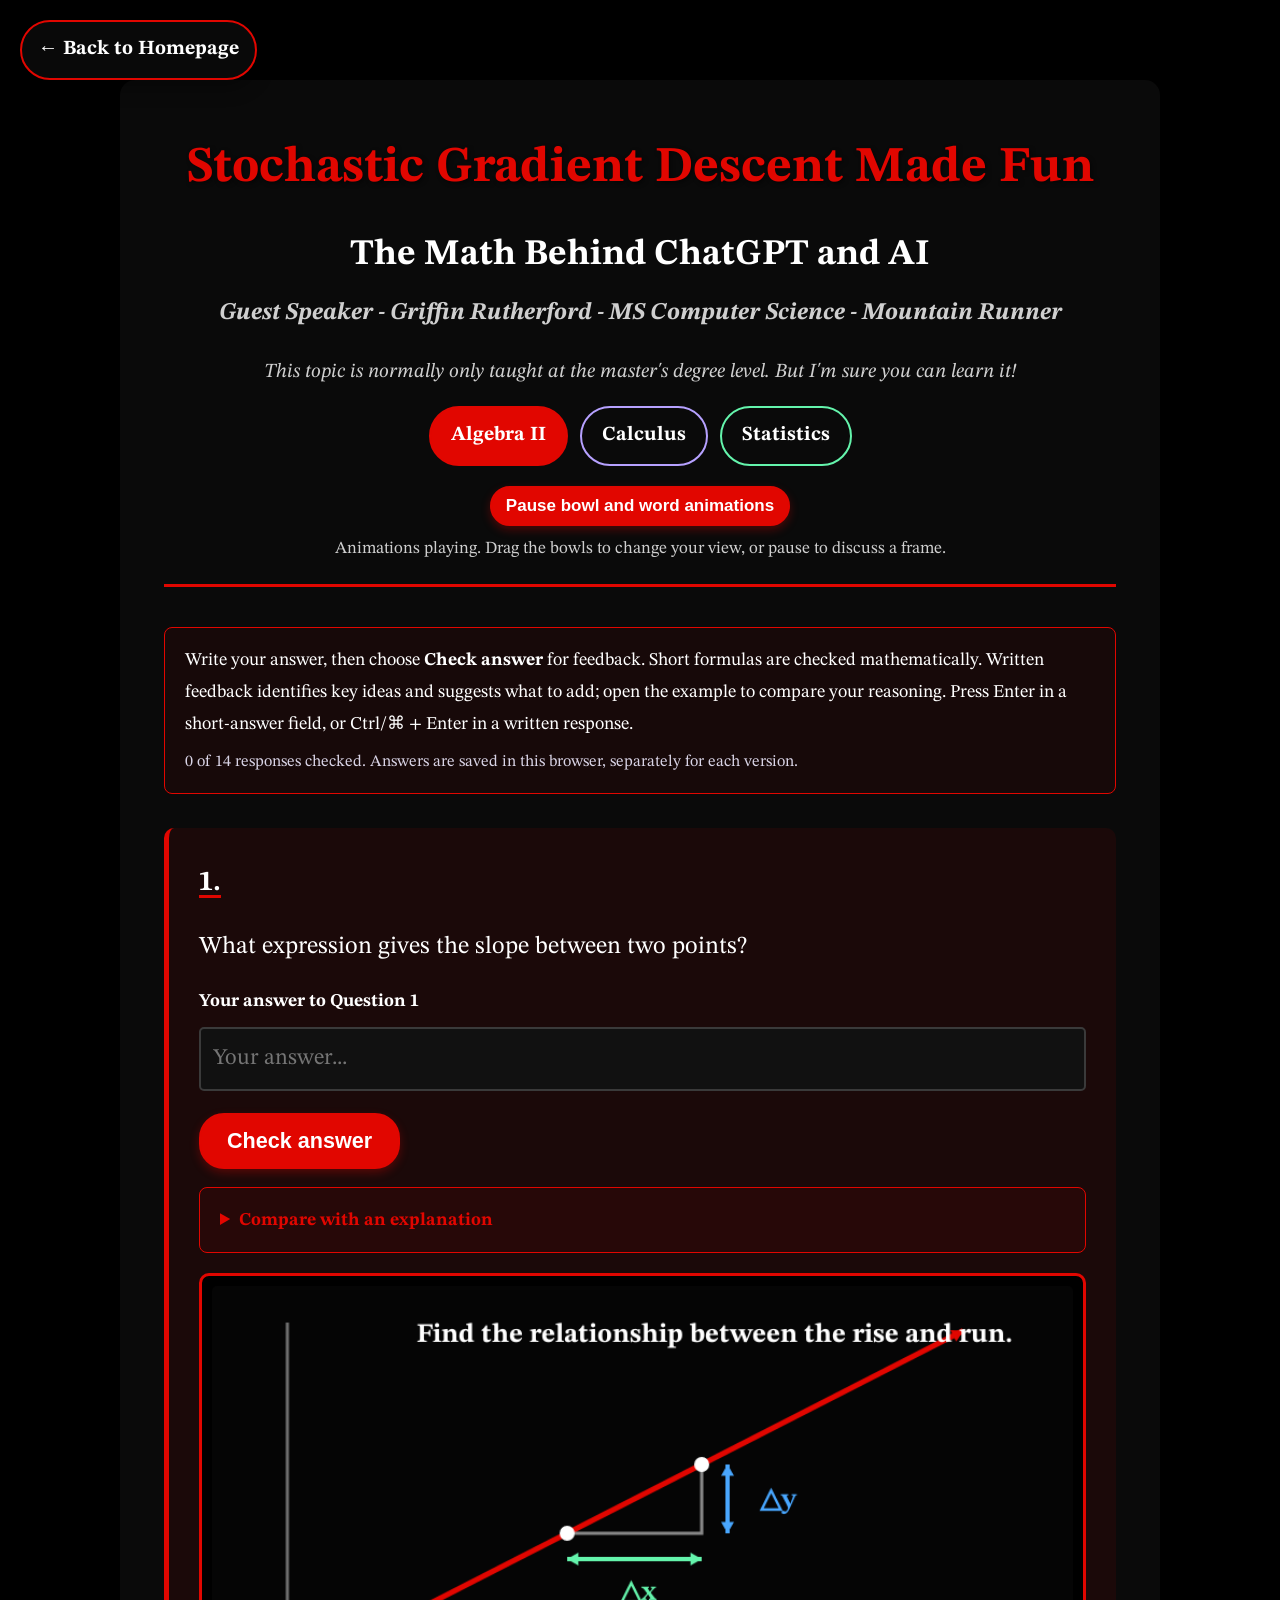
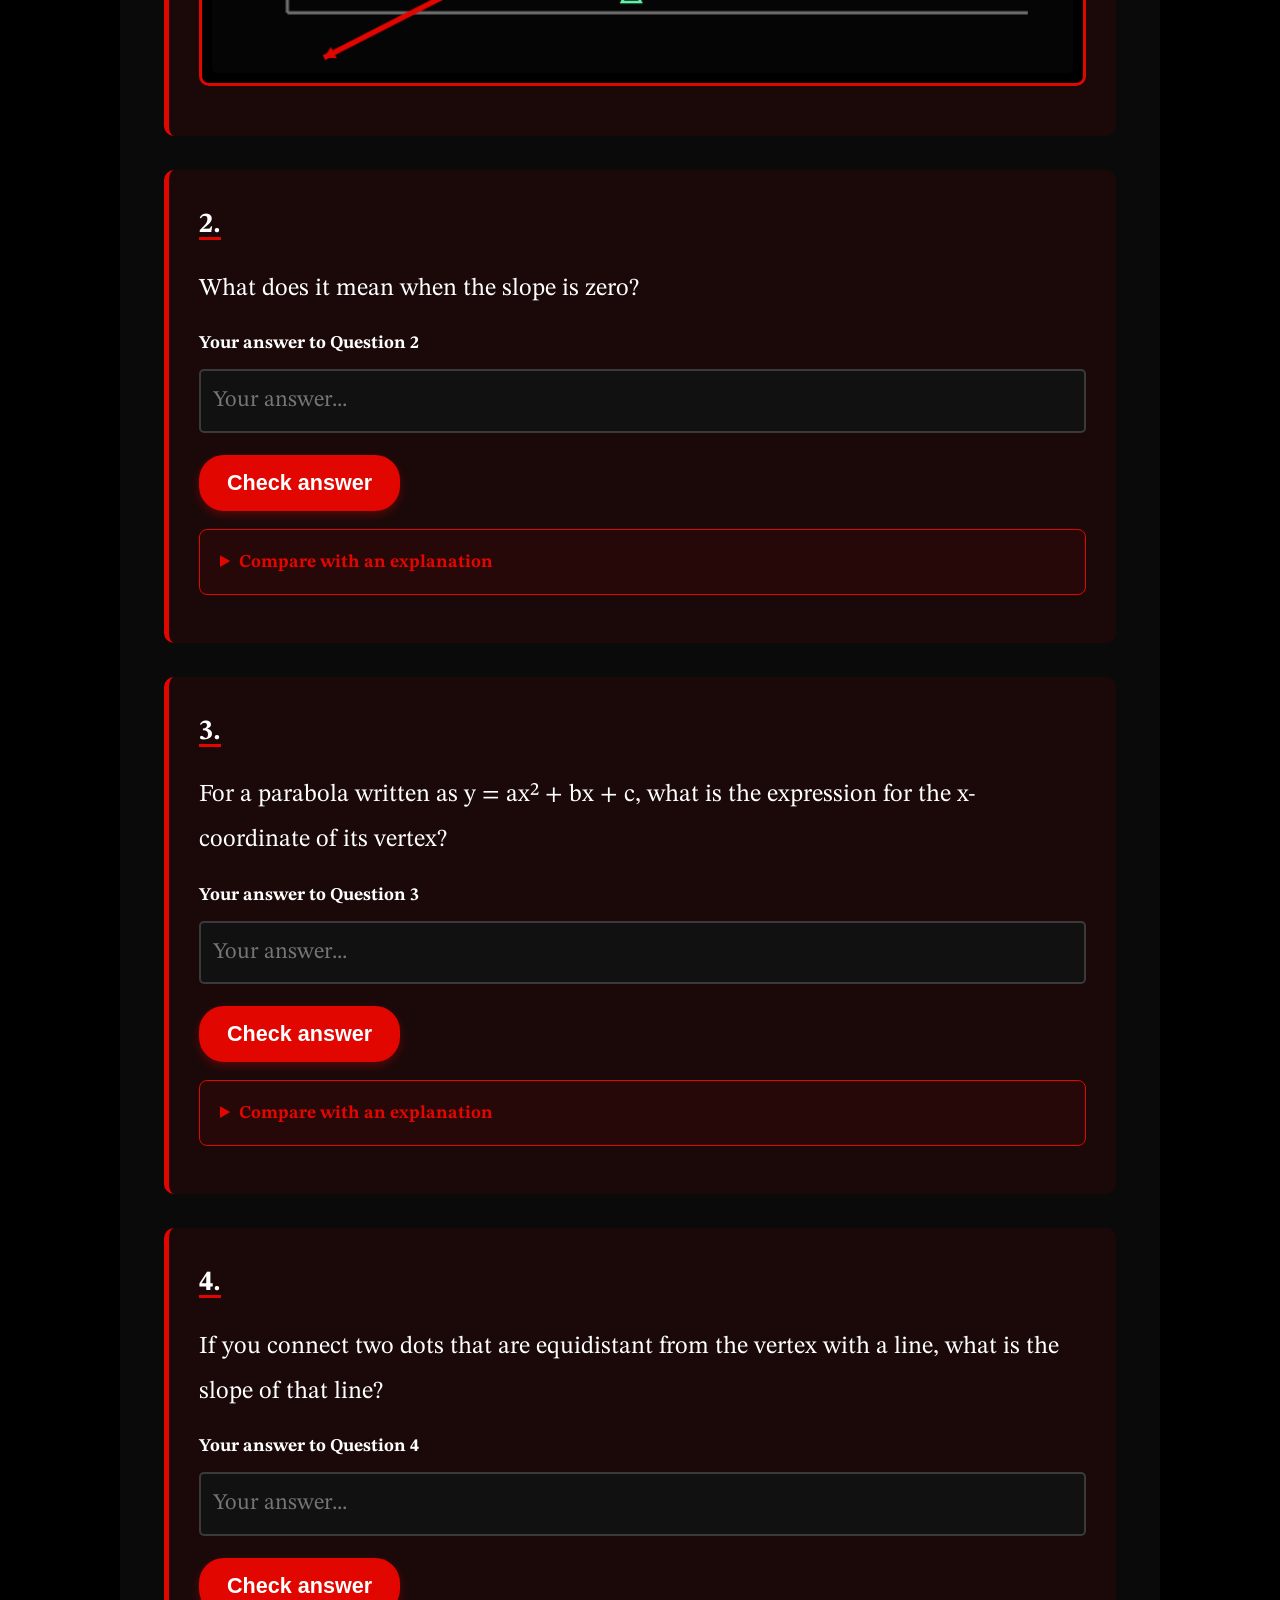
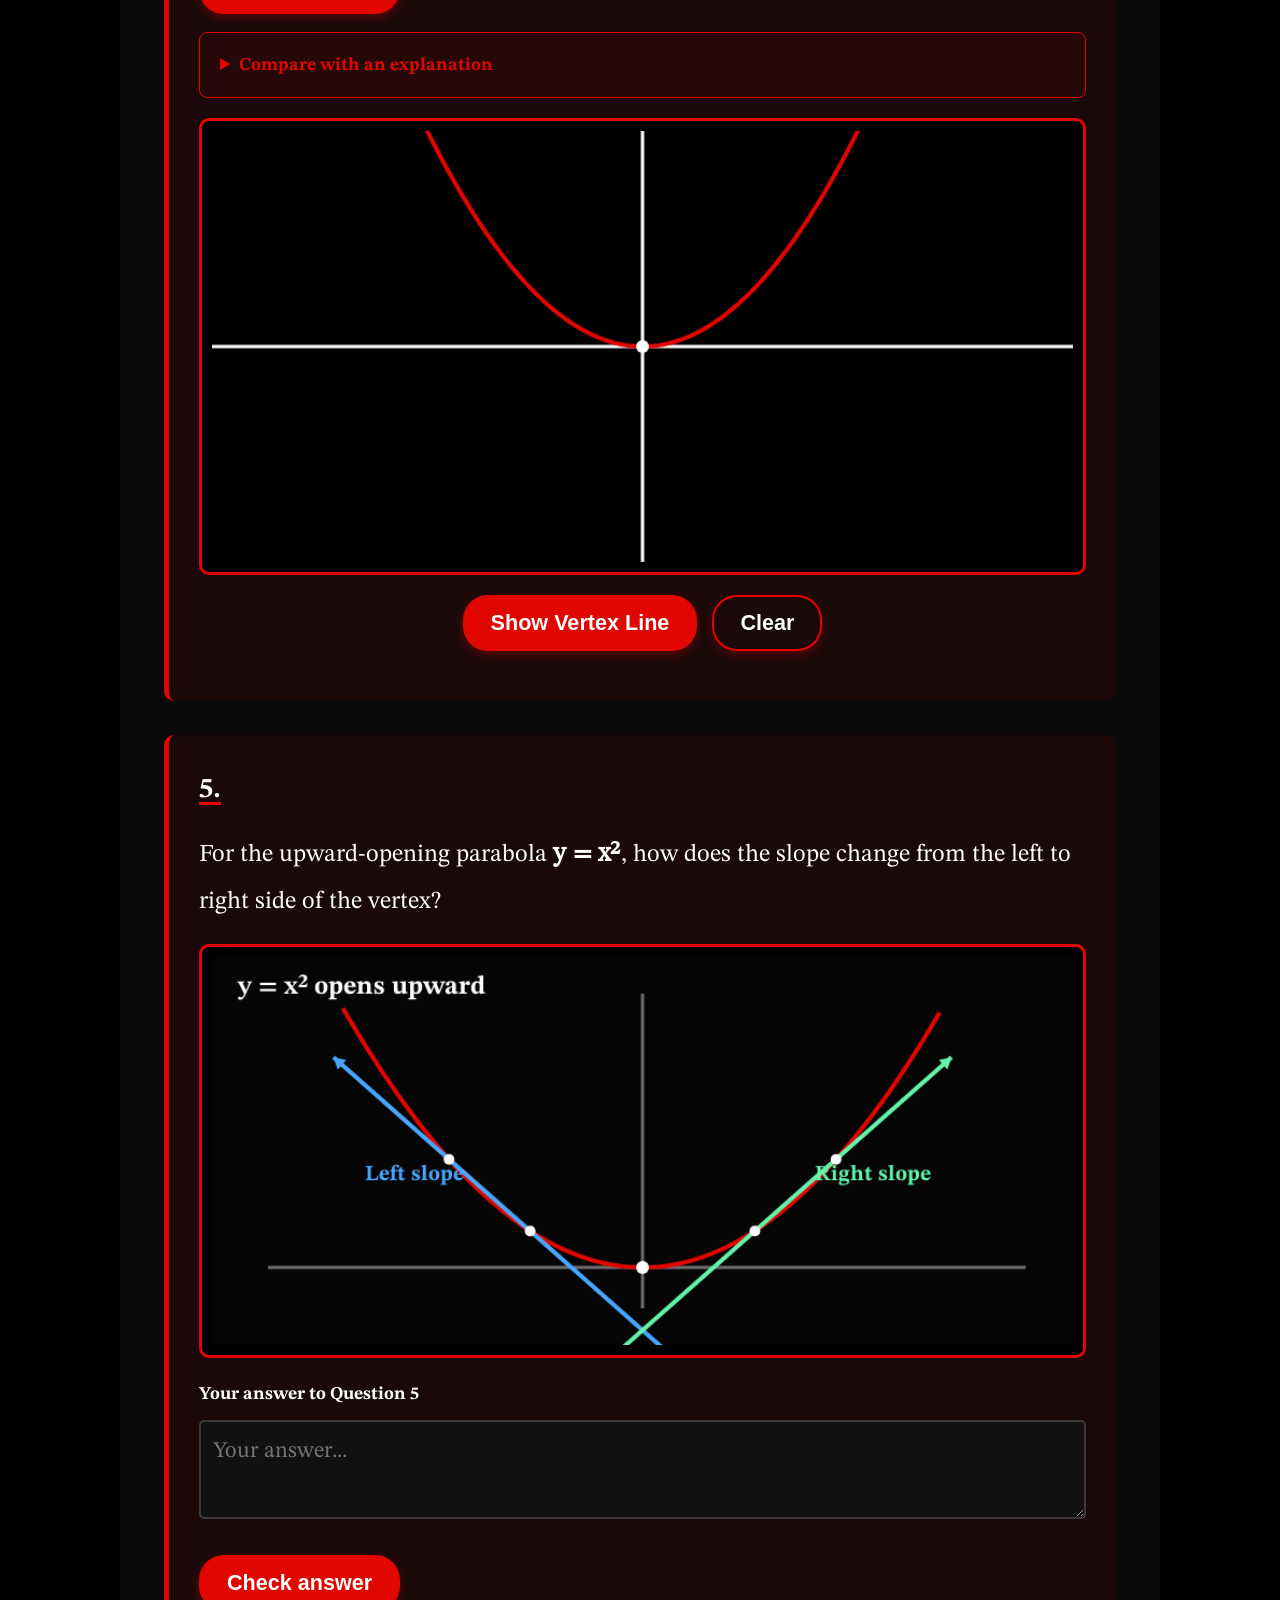
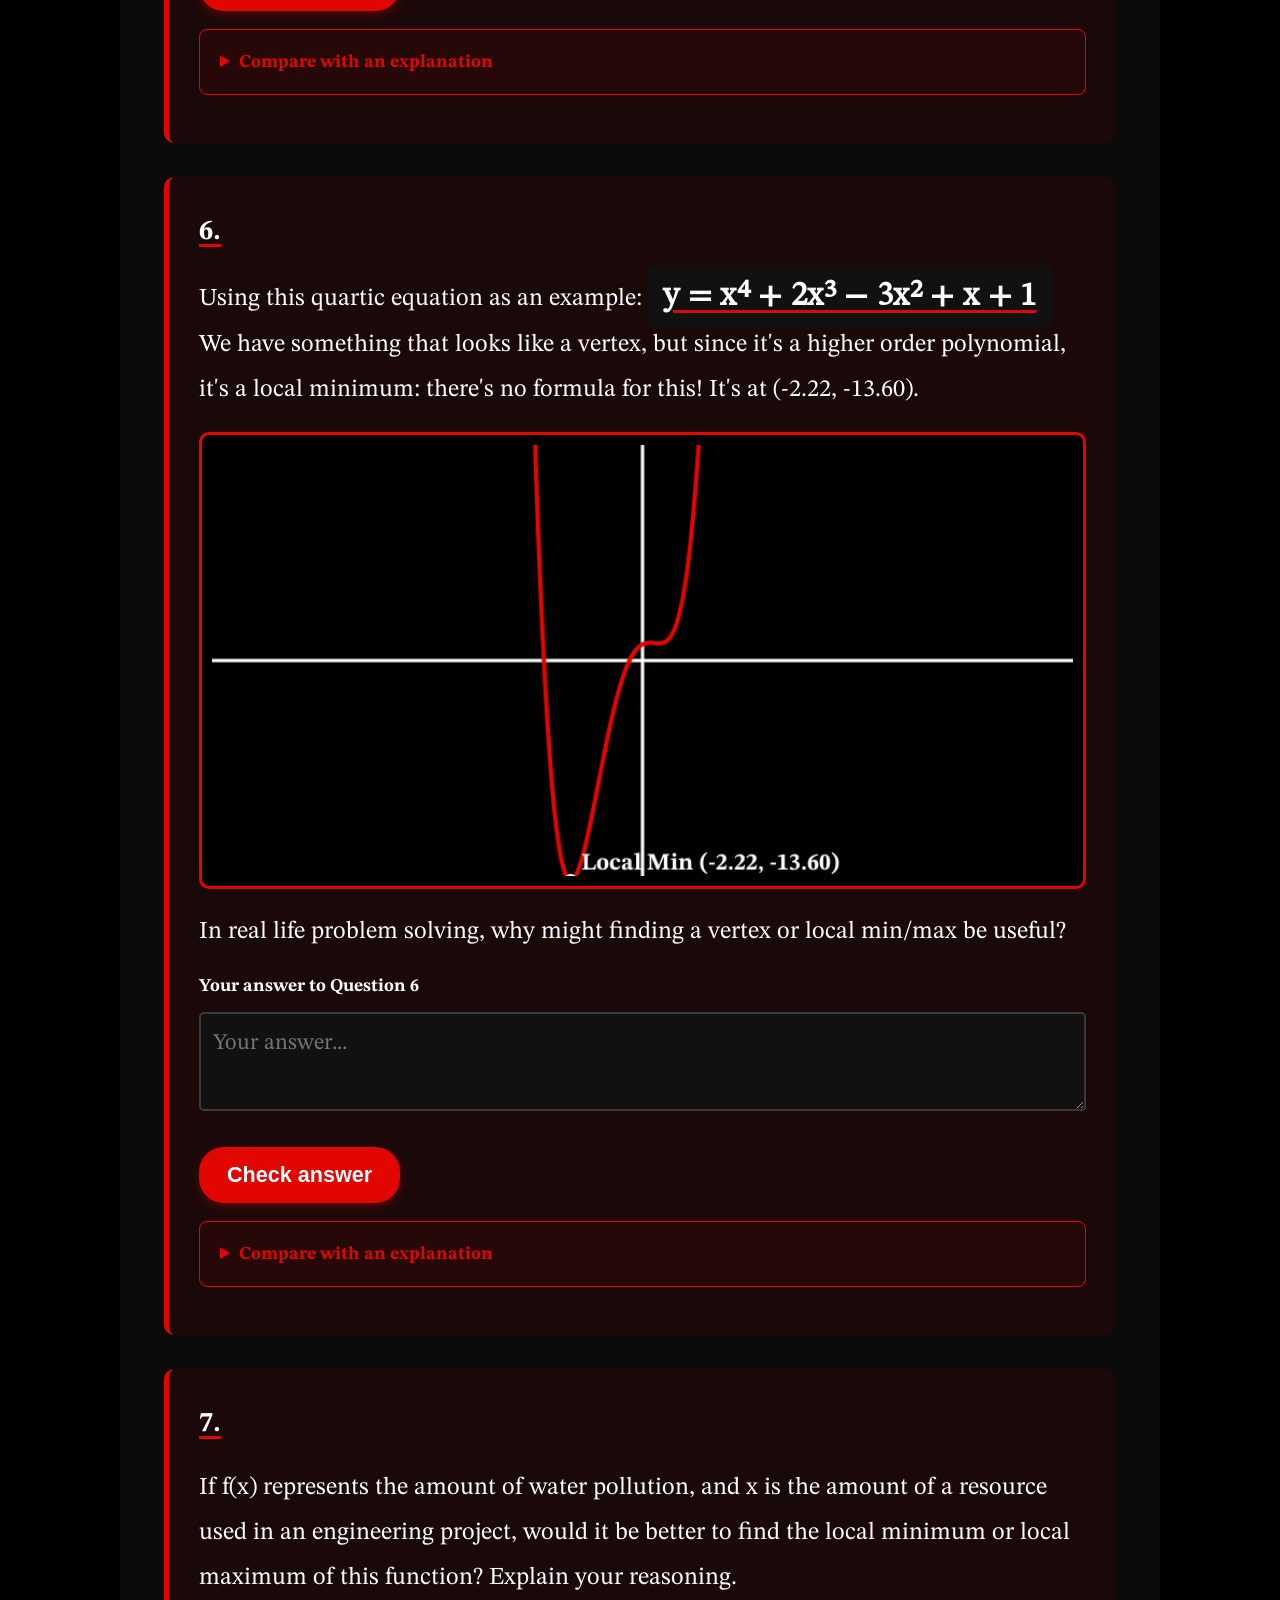
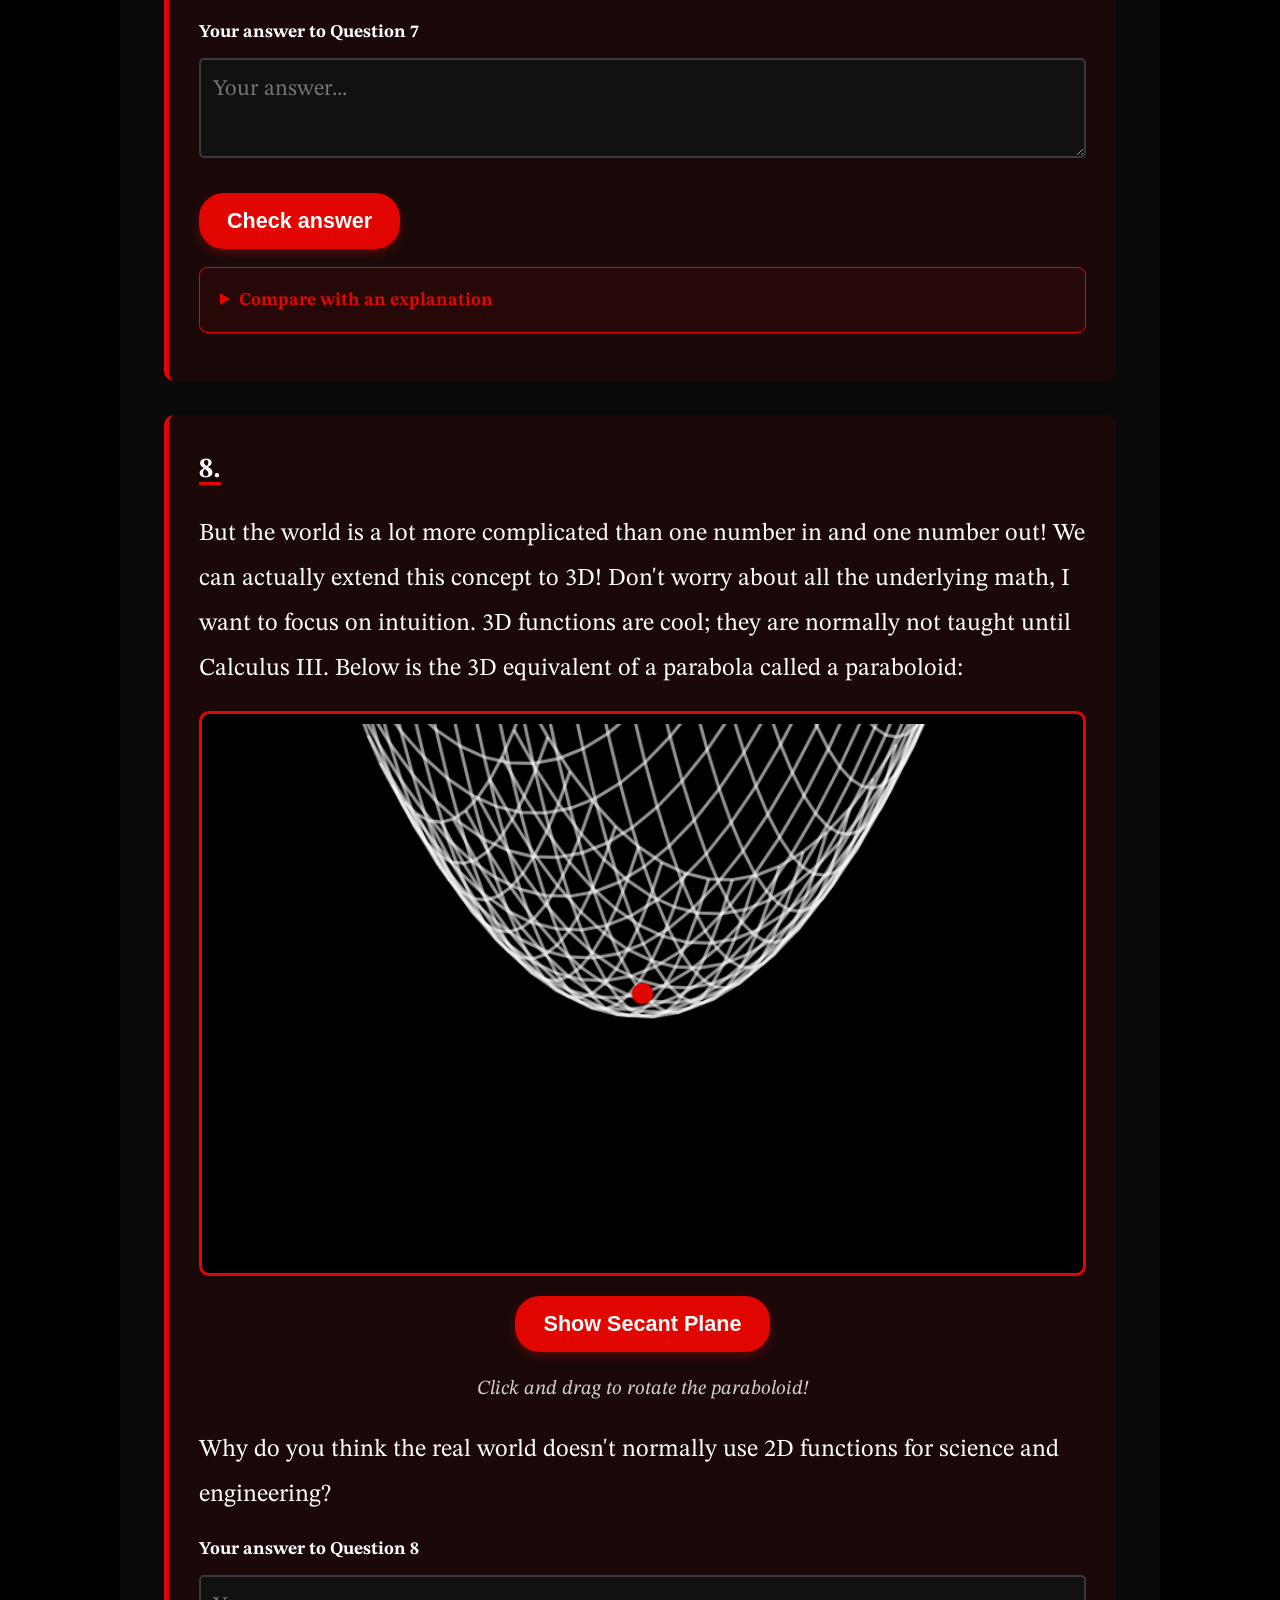
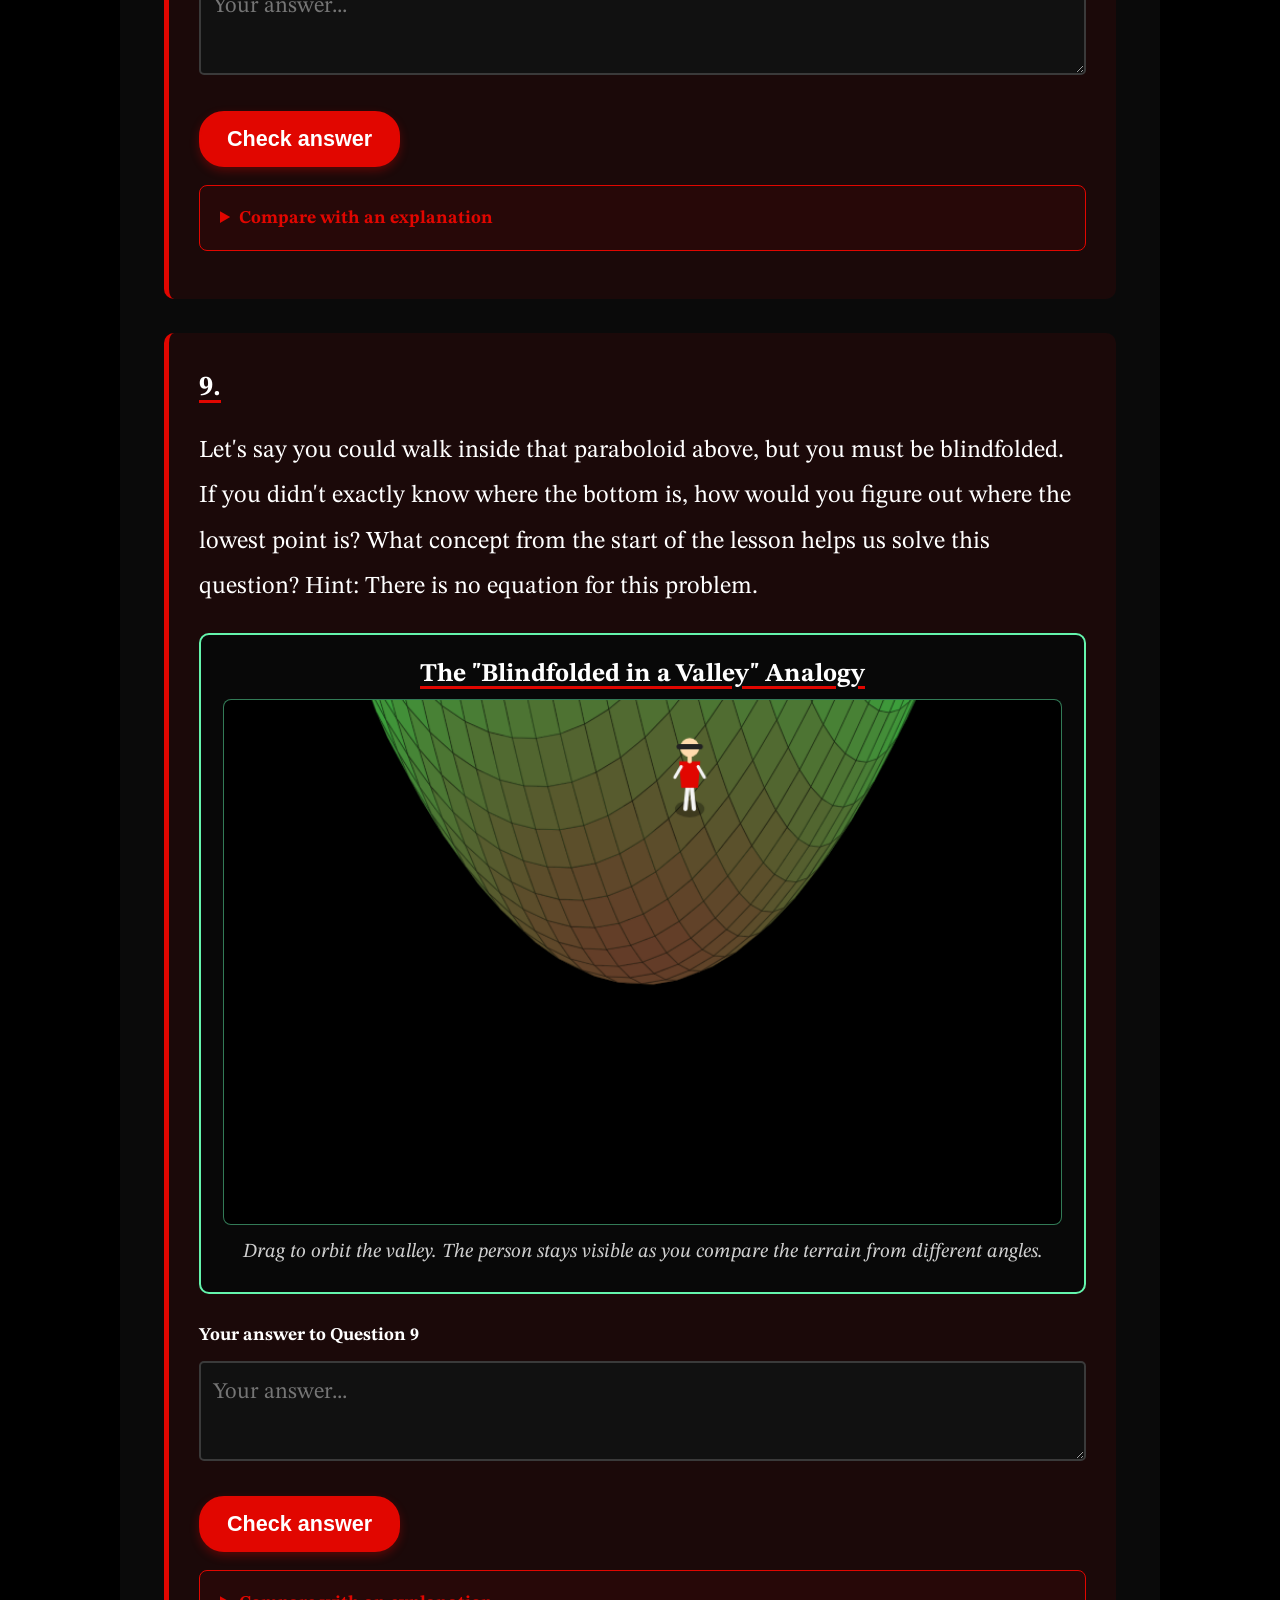
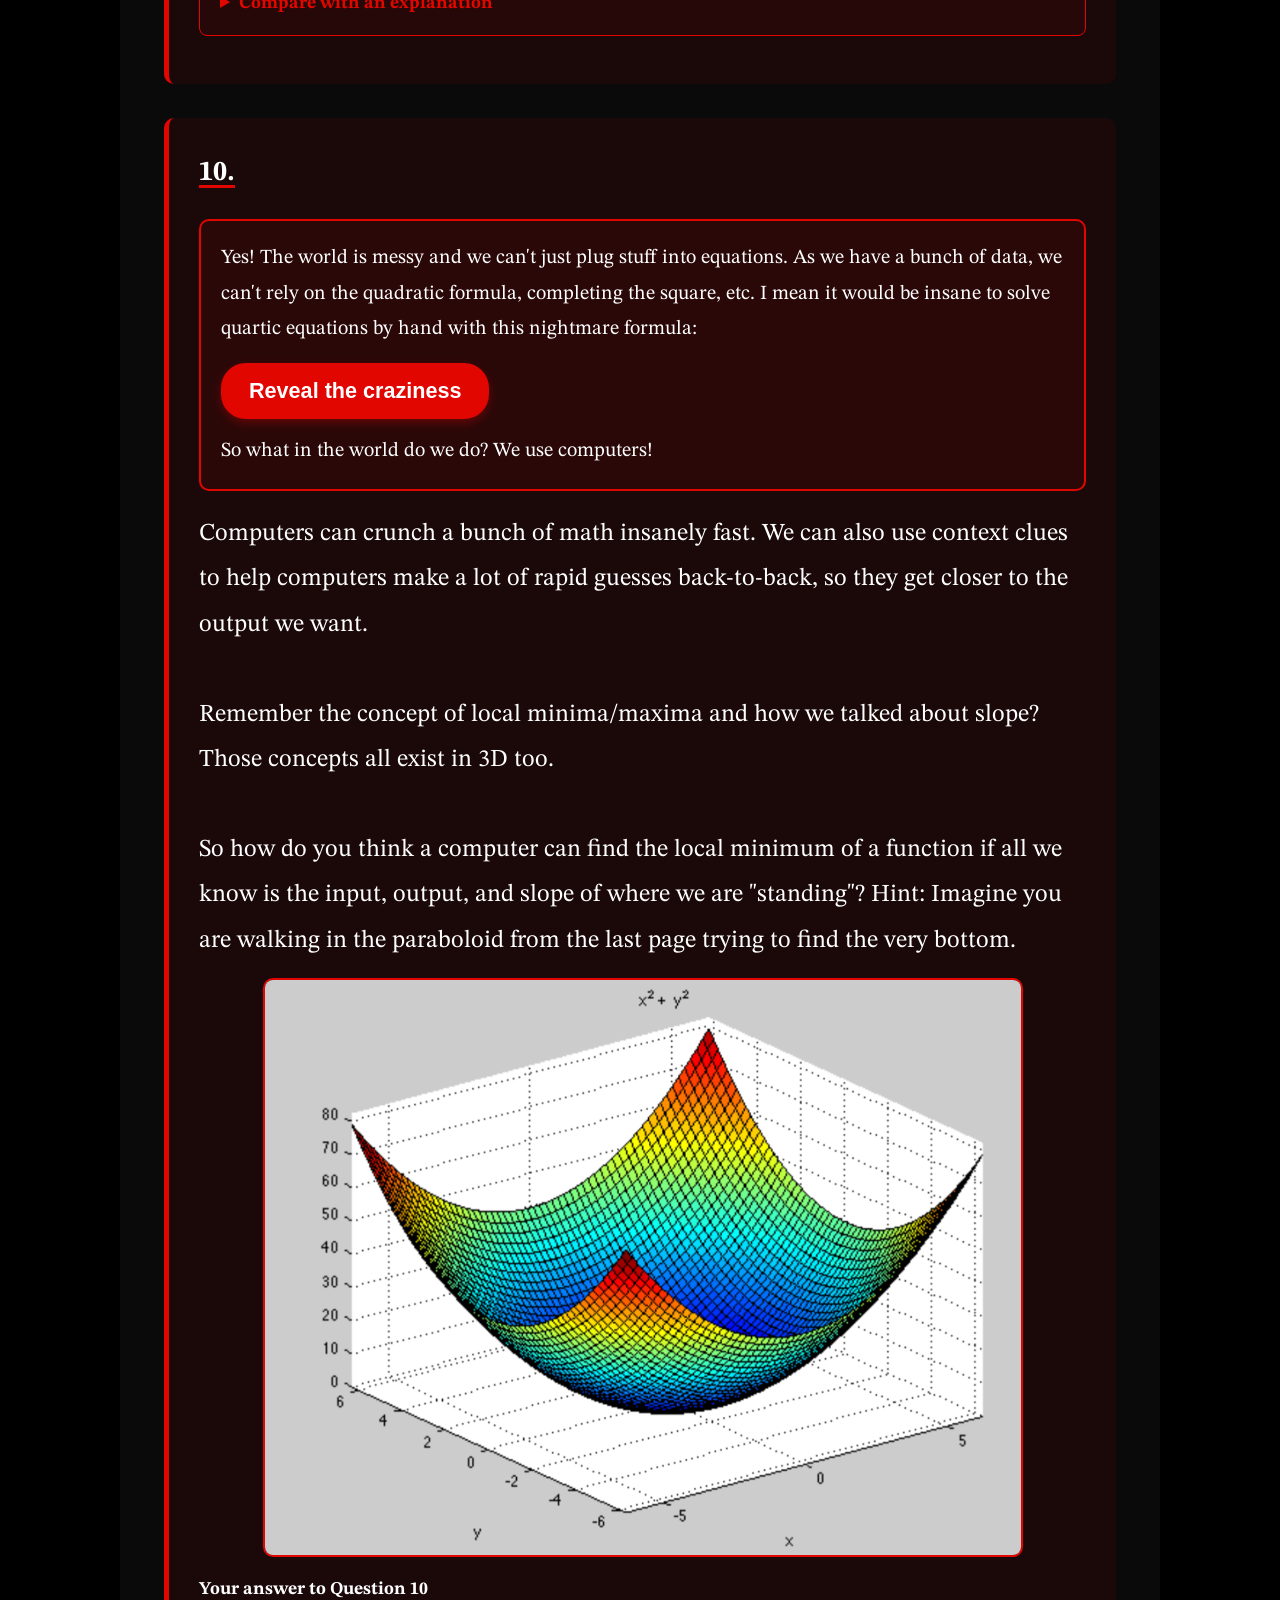
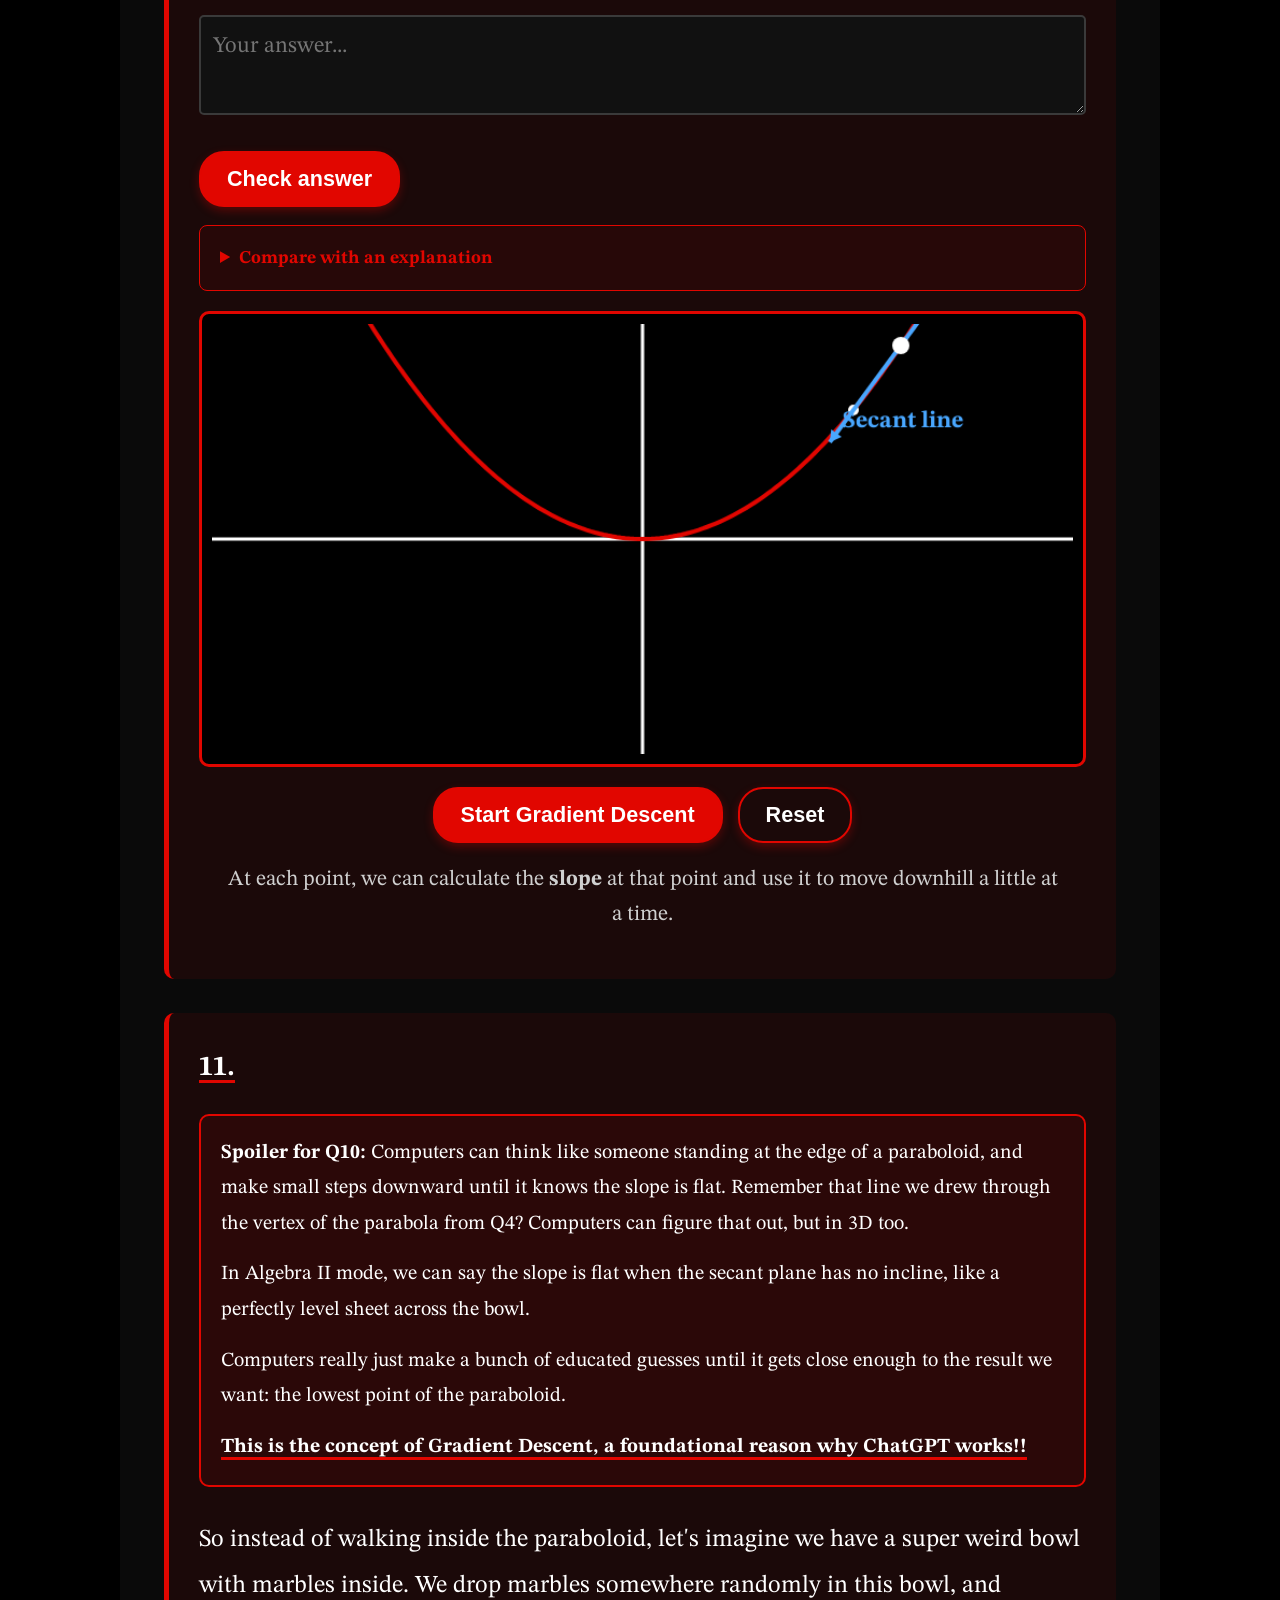
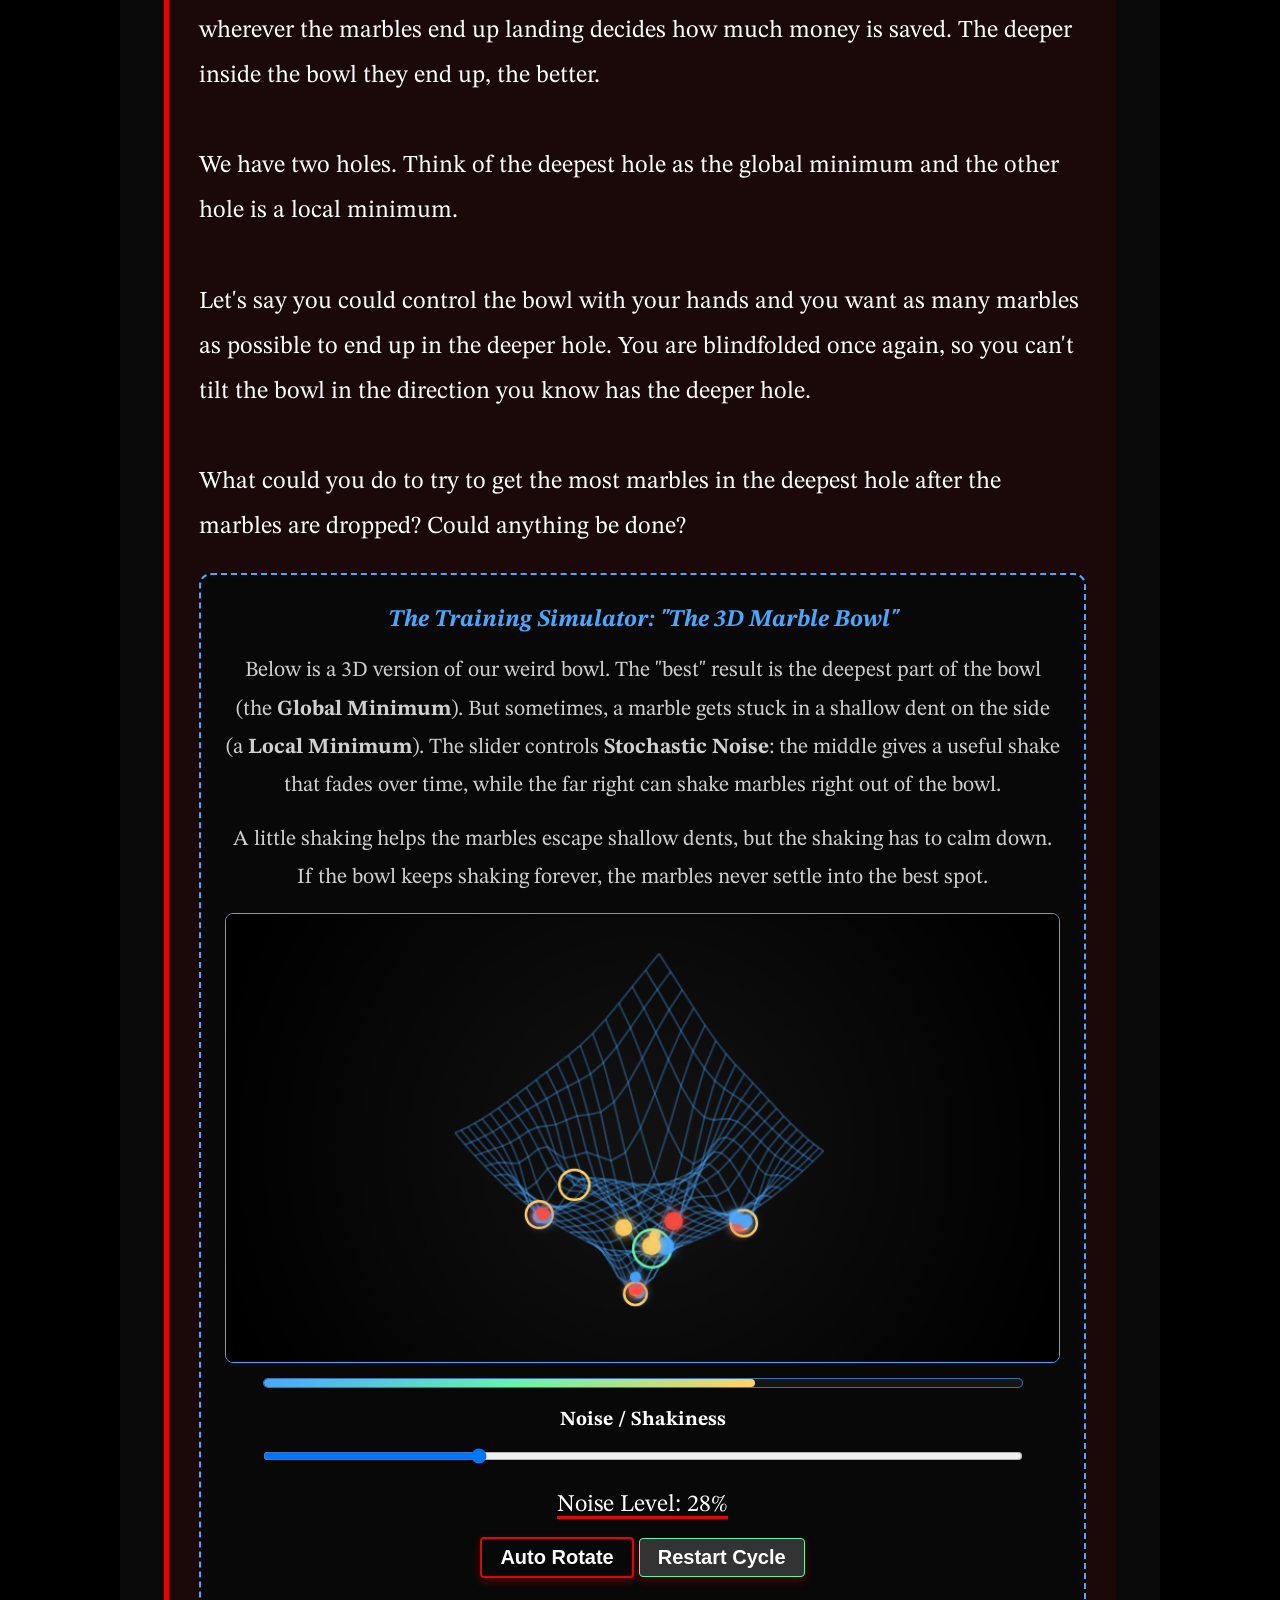
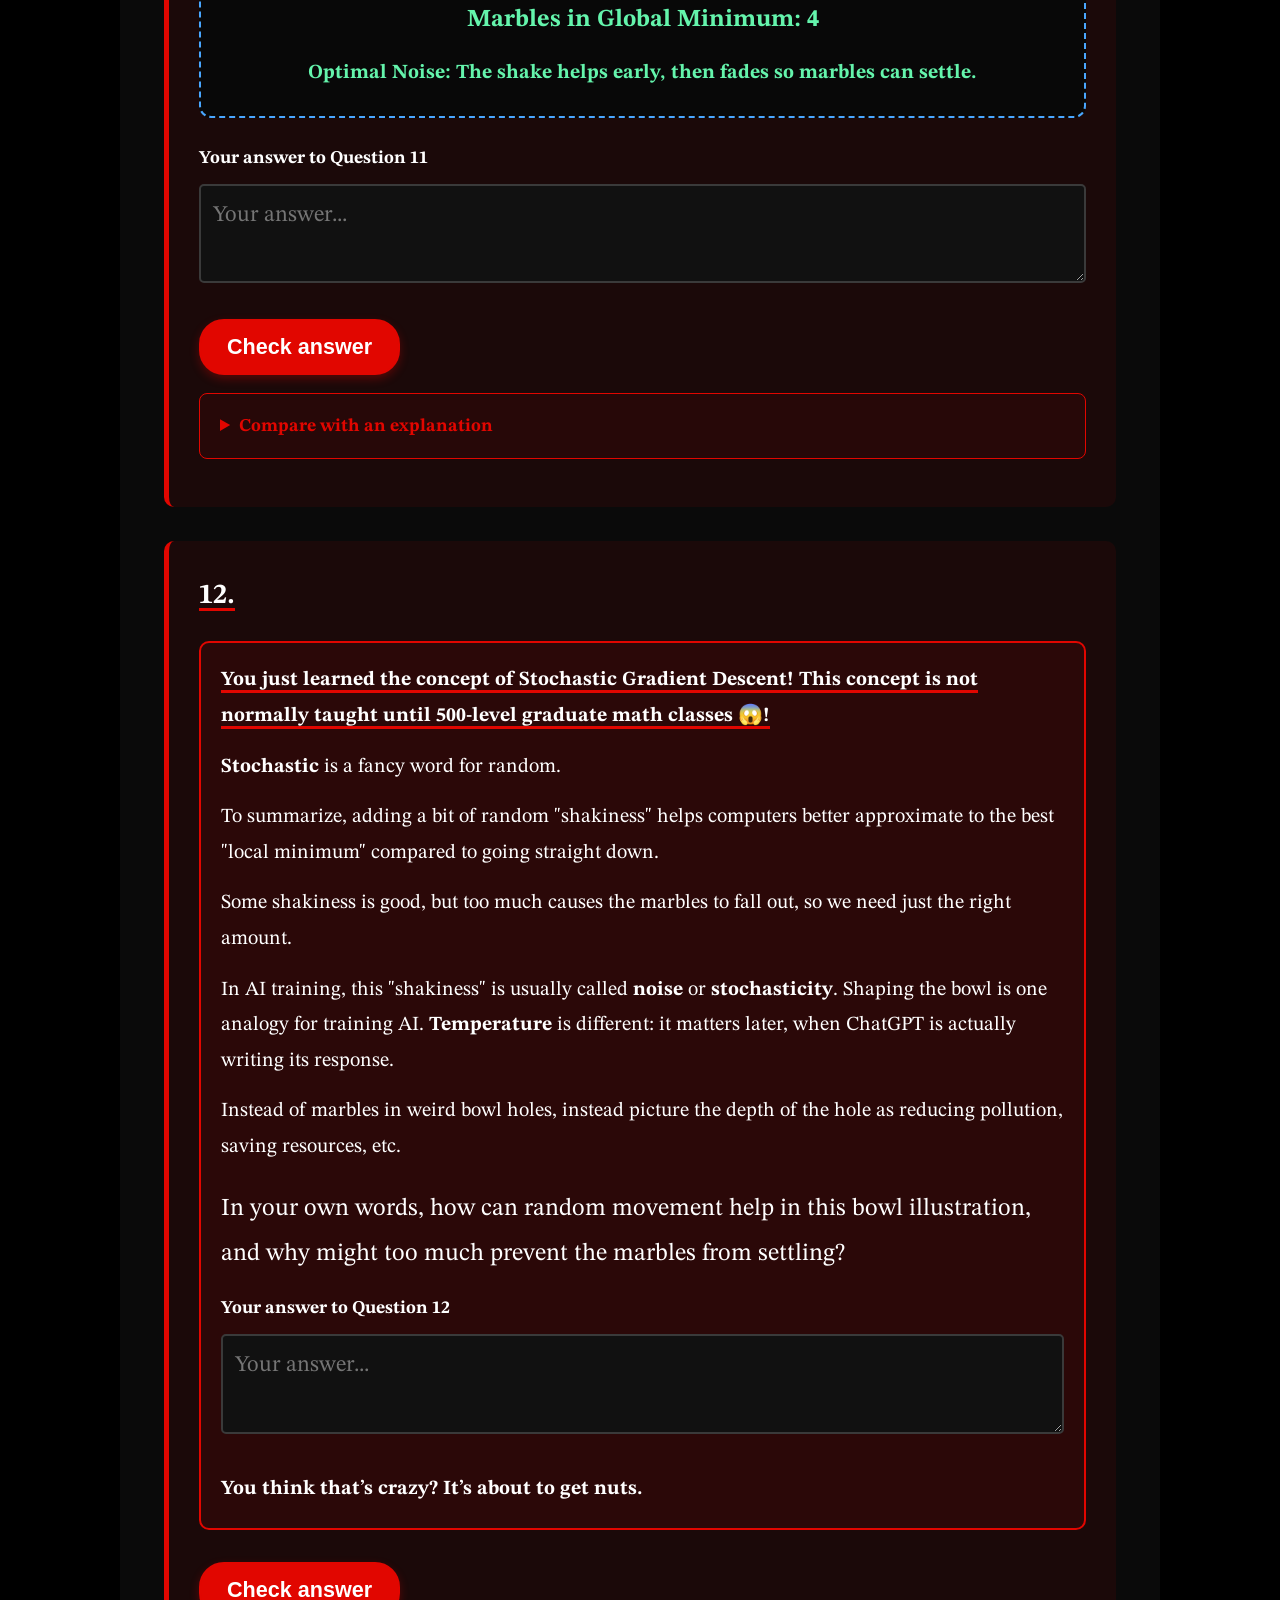
==== commit 99e28c4f: "Make Statistics lesson a playful arcade score challenge" ====
--- a/index.html
+++ b/index.html
@@ -1156,70 +1156,93 @@
         </section>
 
         <section id="statistics-worksheet" class="worksheet-panel" aria-labelledby="statistics-title" hidden>
-            <div class="stats-intro">
-                <h2 id="statistics-title">Statistics: from sample means to SGD</h2>
-                <p>Imagine 12 students recorded their study hours and quiz scores. This fictional dataset is small enough to calculate with, but big enough to see why a computer might learn from one row at a time.</p>
-                <p>We will estimate an average, improve it in small steps, and then fit a line. You need averages, plots, and simple algebra—no calculus. A relationship between study time and scores does <strong>not</strong> prove that one caused the other.</p>
+            <div class="stats-intro stats-arcade-intro">
+                <div class="stats-arcade-art" aria-hidden="true">
+                    <svg viewBox="0 0 180 210" xmlns="http://www.w3.org/2000/svg">
+                        <path d="M24 15h132v180H24z" fill="#0a1711" stroke="#64f4ac" stroke-width="4"/>
+                        <path d="M34 25h112v25H34z" fill="#264733"/>
+                        <text x="90" y="41" fill="#ffd166" text-anchor="middle" font-family="monospace" font-size="12">METEOR MUNCH</text>
+                        <rect x="38" y="60" width="104" height="88" rx="8" fill="#07110c" stroke="#49a7ff" stroke-width="2"/>
+                        <path d="M90 75v10M82 75h16" stroke="#ffd166" stroke-width="4"/>
+                        <rect x="62" y="87" width="56" height="43" rx="8" fill="#64f4ac"/>
+                        <path d="M71 99h8v8h-8zM101 99h8v8h-8zM80 117h20" fill="#07110c" stroke="#07110c" stroke-width="3"/>
+                        <path d="M51 78l3 6 7 1-5 5 1 7-6-3-6 3 1-7-5-5 7-1zM129 116l3 6 7 1-5 5 1 7-6-3-6 3 1-7-5-5 7-1z" fill="#ffd166"/>
+                        <path d="M24 158h132" stroke="#64f4ac" stroke-width="3"/>
+                        <path d="M55 179v-14" stroke="#49a7ff" stroke-width="4"/>
+                        <circle cx="55" cy="164" r="5" fill="#49a7ff"/>
+                        <circle cx="109" cy="173" r="6" fill="#ffd166"/>
+                        <circle cx="128" cy="173" r="6" fill="#ff908d"/>
+                    </svg>
+                    <span>Meet Byte, your score-predicting sidekick.</span>
+                </div>
+                <div>
+                    <p class="stats-arcade-kicker">Fictional arcade. Real statistics.</p>
+                    <h2 id="statistics-title">Welcome to Meteor Munch</h2>
+                    <p>Scoop up space snacks, dodge asteroids, and rack up points! Twelve players have tried our fictional arcade game. Each recorded their number of warm-up rounds and a score from one challenge round. Their scorecards are below.</p>
+                    <p>The arcade’s little robot, <strong>Byte</strong>, wants to guess a typical score. Its first guess? <strong>60 points.</strong> Your mission: teach it to use the scorecards, improve its guesses, and eventually predict scores using practice rounds.</p>
+                    <p class="stats-arcade-mission">Read a few scorecards → update the guess → try again</p>
+                    <p>You need averages, plots, and simple algebra. Our invented scores show an association with practice; they do <strong>not</strong> prove that practice caused the difference. Previous gaming experience could matter too.</p>
+                </div>
             </div>
 
             <div class="stats-data-panel">
                 <table id="stats-data-table">
-                    <caption>Our fictional sample of 12 students</caption>
-                    <thead><tr><th scope="col">Student</th><th scope="col">Study hours</th><th scope="col">Quiz score</th></tr></thead>
+                    <caption>Meteor Munch scorecards · a fictional sample of 12 players</caption>
+                    <thead><tr><th scope="col">Player</th><th scope="col">Practice rounds</th><th scope="col">Arcade score</th></tr></thead>
                     <tbody>
-                        <tr data-stats-row="0"><th scope="row">A</th><td>0</td><td>62</td></tr>
-                        <tr data-stats-row="1"><th scope="row">B</th><td>1</td><td>68</td></tr>
-                        <tr data-stats-row="2"><th scope="row">C</th><td>2</td><td>60</td></tr>
-                        <tr data-stats-row="3"><th scope="row">D</th><td>3</td><td>72</td></tr>
-                        <tr data-stats-row="4"><th scope="row">E</th><td>4</td><td>70</td></tr>
-                        <tr data-stats-row="5"><th scope="row">F</th><td>5</td><td>78</td></tr>
-                        <tr data-stats-row="6"><th scope="row">G</th><td>6</td><td>74</td></tr>
-                        <tr data-stats-row="7"><th scope="row">H</th><td>7</td><td>84</td></tr>
-                        <tr data-stats-row="8"><th scope="row">I</th><td>8</td><td>82</td></tr>
-                        <tr data-stats-row="9"><th scope="row">J</th><td>9</td><td>80</td></tr>
-                        <tr data-stats-row="10"><th scope="row">K</th><td>10</td><td>90</td></tr>
-                        <tr data-stats-row="11"><th scope="row">L</th><td>11</td><td>92</td></tr>
+                        <tr data-stats-row="0"><th scope="row">Astro</th><td>0</td><td>62</td></tr>
+                        <tr data-stats-row="1"><th scope="row">Bloop</th><td>1</td><td>68</td></tr>
+                        <tr data-stats-row="2"><th scope="row">Comet</th><td>2</td><td>60</td></tr>
+                        <tr data-stats-row="3"><th scope="row">Doodle</th><td>3</td><td>72</td></tr>
+                        <tr data-stats-row="4"><th scope="row">Echo</th><td>4</td><td>70</td></tr>
+                        <tr data-stats-row="5"><th scope="row">Fizz</th><td>5</td><td>78</td></tr>
+                        <tr data-stats-row="6"><th scope="row">Gizmo</th><td>6</td><td>74</td></tr>
+                        <tr data-stats-row="7"><th scope="row">Hex</th><td>7</td><td>84</td></tr>
+                        <tr data-stats-row="8"><th scope="row">Iggy</th><td>8</td><td>82</td></tr>
+                        <tr data-stats-row="9"><th scope="row">Jinx</th><td>9</td><td>80</td></tr>
+                        <tr data-stats-row="10"><th scope="row">Koko</th><td>10</td><td>90</td></tr>
+                        <tr data-stats-row="11"><th scope="row">Luma</th><td>11</td><td>92</td></tr>
                     </tbody>
                 </table>
             </div>
 
             <div class="question stats-question">
-                <div class="question-number">1. Start with the average</div>
-                <p class="question-text">Ignore study hours for a moment. What is the <strong>sample mean</strong> of the 12 quiz scores? The three number checks accept answers within 0.05 point.</p>
-                <canvas id="stats-dot-plot" width="760" height="200" role="img" aria-label="Dot plot of the twelve quiz scores, from 60 to 92 points"></canvas>
-                <label for="stats-answer-mean">Sample mean (quiz points)</label>
+                <div class="question-number">1. Set a score to beat</div>
+                <p class="question-text">Byte needs a sensible score target. Ignore practice rounds for a moment: what is the <strong>sample mean</strong> of the 12 arcade scores? The three number checks accept answers within 0.05 point.</p>
+                <canvas id="stats-dot-plot" width="760" height="200" role="img" aria-label="Dot plot of the twelve arcade scores, from 60 to 92 points"></canvas>
+                <label for="stats-answer-mean">Sample mean (arcade points)</label>
                 <div class="stats-answer-row"><input id="stats-answer-mean" type="number" inputmode="decimal" step="any"><button type="button" class="stats-check" data-stats-check="mean">Check</button></div>
                 <p id="stats-feedback-mean" class="stats-feedback" aria-live="polite"></p>
-                <details class="stats-explanation"><summary>Compare with an explanation</summary><p>The scores add to 912. Divide by 12 students to get a sample mean of <strong>76 points</strong>. A different group of students might have a different sample mean.</p></details>
+                <details class="stats-explanation"><summary>Compare with an explanation</summary><p>The scores add to 912. Divide by 12 players to get a sample mean of <strong>76 points</strong>. A different group of players might have a different sample mean.</p></details>
             </div>
 
             <div class="question stats-question">
-                <div class="question-number">2. Measure a miss</div>
-                <p class="question-text">Suppose our current guess for every student's score is <strong>70</strong>. Student I scored <strong>82</strong>. What is that student's residual, observed score minus predicted score?</p>
-                <label for="stats-answer-residual">Residual (quiz points)</label>
+                <div class="question-number">2. Byte missed! By how much?</div>
+                <p class="question-text">Byte predicts everyone will score <strong>70</strong>. Iggy scored <strong>82</strong>. What is that player's residual, observed score minus predicted score?</p>
+                <label for="stats-answer-residual">Residual (arcade points)</label>
                 <div class="stats-answer-row"><input id="stats-answer-residual" type="number" inputmode="decimal" step="any"><button type="button" class="stats-check" data-stats-check="residual">Check</button></div>
                 <p id="stats-feedback-residual" class="stats-feedback" aria-live="polite"></p>
                 <details class="stats-explanation"><summary>Compare with an explanation</summary><p>The residual is <strong>82 − 70 = 12 points</strong>. Squaring a residual makes misses on either side count as positive error. The computer will try to make the average squared residual smaller.</p></details>
             </div>
 
             <div class="question stats-question">
-                <div class="question-number">3. Take one small step</div>
-                <p class="question-text">Start with an estimate of <strong>60</strong>. The selected student's score is <strong>80</strong>. Move one quarter of the way from 60 toward 80. What is the new estimate?</p>
+                <div class="question-number">3. Give Byte a small nudge</div>
+                <p class="question-text">Byte starts with a guess of <strong>60</strong> points and picks Jinx’s scorecard: <strong>80</strong> points. Move one quarter of the way from 60 toward 80. What is the new estimate?</p>
                 <p class="stats-formula">new estimate = old estimate + step fraction × (selected score − old estimate)</p>
-                <label for="stats-answer-step">New estimate (quiz points)</label>
+                <label for="stats-answer-step">New estimate (arcade points)</label>
                 <div class="stats-answer-row"><input id="stats-answer-step" type="number" inputmode="decimal" step="any"><button type="button" class="stats-check" data-stats-check="step">Check</button></div>
                 <p id="stats-feedback-step" class="stats-feedback" aria-live="polite"></p>
                 <details class="stats-explanation"><summary>Compare with an explanation</summary><p><strong>60 + 0.25 × (80 − 60) = 65.</strong> The 25% step fraction is called a <em>learning rate</em>. It controls how far the estimate moves on each update.</p></details>
             </div>
 
             <div class="question stats-question">
-                <div class="question-number">4. Make the step stochastic</div>
+                <div class="question-number">4. Pick a random scorecard</div>
                 <p class="question-text">A step based on all 12 scores points toward their average of 76. A step based on one randomly selected score points toward that score instead. Why might two single-score steps point in different directions?</p>
-                <details class="stats-explanation"><summary>Compare with an explanation</summary><p>Different students have different scores. The data stay fixed, but the row chosen for an update can change. That random choice is the <em>stochastic</em> part of stochastic gradient descent (SGD). We are not adding arbitrary shaking to the graph.</p></details>
+                <details class="stats-explanation"><summary>Compare with an explanation</summary><p>Astro, Iggy, and Jinx earned different scores. The data stay fixed, but the row chosen for an update can change. That random choice is the <em>stochastic</em> part of stochastic gradient descent (SGD). We are not adding arbitrary shaking to the graph.</p></details>
             </div>
 
             <div class="question stats-question">
-                <div class="question-number">5. Run the estimator</div>
+                <div class="question-number">5. Train the arcade score bot</div>
                 <p class="question-text">Predict which will look smoother: using 1 score per step or all 12. Then try both. Each step selects real rows from the table above and updates the estimate toward their average.</p>
                 <div class="stats-control-grid">
                     <label for="stats-batch-size">How many scores per step? <small>(batch size)</small>
@@ -1235,7 +1258,7 @@
                     <button type="button" id="stats-reset" class="reset">Reset</button>
                     <button type="button" id="stats-new-sequence" class="reset">Try a new random sequence</button>
                 </div>
-                <p id="stats-selected" class="stats-state" aria-live="polite">Take a step to see which students were selected.</p>
+                <p id="stats-selected" class="stats-state" aria-live="polite">Take a step to see which players were selected.</p>
                 <p id="stats-mean-summary" class="stats-state">Starting estimate: 60 points. The full-sample mean is 76.</p>
                 <canvas id="stats-loss-chart" width="760" height="330" role="img" aria-label="Average squared error by candidate estimate, showing the current estimate and the full-sample mean"></canvas>
                 <p class="stats-chart-note">The curve shows <strong>average squared error across all 12 scores</strong>. A random mini-batch step can sometimes make that full-data error rise before later steps bring it down.</p>
@@ -1243,18 +1266,18 @@
             </div>
 
             <div class="question stats-question">
-                <div class="question-number">6. Fit a line instead of one number</div>
-                <p class="question-text">Now bring study hours back. Move the line until its predictions seem close to the points. Each vertical segment is a <strong>residual</strong>: actual score minus predicted score. What do the line's starting height and slope tell you?</p>
+                <div class="question-number">6. Does practice help predict the score?</div>
+                <p class="question-text">Did a few warm-up rounds help players get the hang of Meteor Munch? Use the practice-round column and move the line until its predictions seem close to the points. Each vertical segment is a <strong>residual</strong>: actual score minus predicted score. What do the line's starting height and slope tell you?</p>
                 <div class="stats-control-grid">
                     <label for="stats-intercept">Line's starting height: <output id="stats-intercept-value">55</output> points
                         <input id="stats-intercept" type="range" min="30" max="90" value="55" step="1">
                     </label>
-                    <label for="stats-slope">Change per study hour: <output id="stats-slope-value">2.0</output> points
+                    <label for="stats-slope">Change per practice round: <output id="stats-slope-value">2.0</output> points
                         <input id="stats-slope" type="range" min="-2" max="8" value="2" step="0.1">
                     </label>
                 </div>
                 <div class="stats-control-grid"><label for="stats-line-batch">Rows used per fitting step
-                    <select id="stats-line-batch"><option value="1">1 student</option><option value="4" selected>4 students</option><option value="12">All 12 students</option></select>
+                    <select id="stats-line-batch"><option value="1">1 player</option><option value="4" selected>4 players</option><option value="12">All 12 players</option></select>
                 </label></div>
                 <div class="stats-buttons">
                     <button type="button" id="stats-line-step">Fit one step</button>
@@ -1263,35 +1286,35 @@
                     <button type="button" id="stats-line-reference" class="reset" aria-pressed="false">Show best-fit reference</button>
                 </div>
                 <p id="stats-line-summary" class="stats-state" aria-live="polite"></p>
-                <canvas id="stats-regression-chart" width="760" height="370" role="img" aria-label="Scatterplot of study hours and quiz scores with a fitted line and residuals"></canvas>
-                <p class="stats-chart-note">The computer adjusts the line's height and tilt using the selected students' prediction errors. You do not need to calculate those two adjustments by hand. The dashed reference line, when shown, is the best-fitting line for these 12 students.</p>
-                <details class="stats-explanation"><summary>Compare with an explanation</summary><p>The starting height predicts the score at zero study hours. The slope says how many points the line predicts for one additional study hour. It describes an association in this sample, not proof that extra study hours caused the score difference.</p></details>
+                <canvas id="stats-regression-chart" width="760" height="370" role="img" aria-label="Scatterplot of practice rounds and arcade scores with a fitted line and residuals"></canvas>
+                <p class="stats-chart-note">The computer adjusts the line's height and tilt using the selected players' prediction errors. You do not need to calculate those two adjustments by hand. The dashed reference line, when shown, is the best-fitting line for these 12 players.</p>
+                <details class="stats-explanation"><summary>Compare with an explanation</summary><p>The starting height predicts the score at zero practice rounds. The slope says how many points the line predicts for one additional practice round. It describes an association in this sample, not proof that extra practice rounds caused the score difference.</p></details>
             </div>
 
             <div class="question stats-question">
-                <div class="question-number">7. Two different kinds of variation</div>
-                <p class="question-text">First, repeat a short run with the <strong>same 12 scores</strong> but different randomly chosen rows. Then draw new groups of 12 from a fictional larger class. Which result changes because the computer's steps changed, and which changes because the data changed?</p>
+                <div class="question-number">7. New training run or new arcade crowd?</div>
+                <p class="question-text">First, repeat a short run with the <strong>same 12 scores</strong> but different randomly chosen rows. Then draw new groups of 12 from a fictional larger arcade crowd. Which result changes because the computer's steps changed, and which changes because the data changed?</p>
                 <div class="stats-buttons">
                     <button type="button" id="stats-repeat-optimizer">Same data, new random steps</button>
-                    <button type="button" id="stats-new-sample">New sample of students</button>
+                    <button type="button" id="stats-new-sample">Invite a new arcade crowd</button>
                 </div>
                 <div class="stats-variation-grid">
                     <div><h3>Same data (mean = 76)</h3><ol id="stats-optimizer-results" aria-live="polite"></ol></div>
-                    <div><h3>New group of 12</h3><ol id="stats-sample-results" aria-live="polite"></ol></div>
+                    <div><h3>New crowd of 12</h3><ol id="stats-sample-results" aria-live="polite"></ol></div>
                 </div>
-                <details class="stats-explanation"><summary>Compare with an explanation</summary><p>With the same data, short runs can end at different estimates because the computer chooses different rows. With a new group of students, the sample mean itself may change. Optimizer variation is not a confidence interval or a measure of uncertainty about the whole population.</p></details>
+                <details class="stats-explanation"><summary>Compare with an explanation</summary><p>With the same data, short runs can end at different estimates because the computer chooses different rows. With a new group of players, the sample mean itself may change. Optimizer variation is not a confidence interval or a measure of uncertainty about the whole population.</p></details>
             </div>
 
             <div class="question stats-question">
-                <div class="question-number">8. Explain the fit so far</div>
-                <p class="question-text">In your own words: where did the randomness in SGD come from? If the computer reaches a stable line, what else should a statistician ask before trusting it?</p>
+                <div class="question-number">8. Ready for opening night?</div>
+                <p class="question-text">Byte’s predictions have settled down. Is it ready to predict scores for everyone at the arcade? Explain where SGD’s randomness came from and what you would check before trusting the bot.</p>
                 <label for="stats-final-response">Your explanation</label>
-                <textarea id="stats-final-response" placeholder="Think about which rows were chosen, the scatterplot, and the students we did not observe."></textarea>
-                <details class="stats-explanation"><summary>Compare with an explanation</summary><p>SGD chose different students' rows to estimate a direction for each step. A stable fit only tells us the calculation has settled for this data. We still need to ask whether a line fits the pattern, whether the sample represents the larger group, and whether another explanation could account for the association.</p></details>
+                <textarea id="stats-final-response" placeholder="Think about which rows were chosen, the scatterplot, and the players we did not observe."></textarea>
+                <details class="stats-explanation"><summary>Compare with an explanation</summary><p>SGD chose different players' rows to estimate a direction for each step. A stable fit only tells us the calculation has settled for this data. We still need to ask whether a line fits the pattern, whether the sample represents the larger group, and whether another explanation could account for the association.</p></details>
             </div>
 
             <div class="stats-intro stats-finale-intro">
-                <h2>From quiz scores to bowls to AI</h2>
+                <h2>From the arcade to bowls to AI</h2>
                 <p>You have already used prediction errors to improve an estimate. Now picture that same idea as a marble moving through a bowl, and follow it into the familiar word and AI animations.</p>
             </div>
 
@@ -1300,7 +1323,7 @@
                 <p class="question-text">The error curve in Question 5 was a bowl seen from the side. For the fitted line, we can move in two directions: change its starting height or change its slope. Imagine a bowl whose height measures the error for each possible line.</p>
                 <table class="stats-analogy-table">
                     <caption>Translate the bowl into statistics</caption>
-                    <thead><tr><th scope="col">In the picture</th><th scope="col">In our quiz-score model</th></tr></thead>
+                    <thead><tr><th scope="col">In the picture</th><th scope="col">In our arcade-score model</th></tr></thead>
                     <tbody>
                         <tr><th scope="row">A marble's position</th><td>One candidate line, with a particular starting height and slope</td></tr>
                         <tr><th scope="row">Height above the bottom</th><td>How much prediction error that line makes</td></tr>
@@ -1313,41 +1336,41 @@
                 <p class="question-text">Try little shaking, then lots. What does a marble that keeps bouncing remind you of in our small-batch estimator? Does a bouncy path prove the final answer is more accurate?</p>
                 <label for="stats-bowl-response">Connect the bowl to our data</label>
                 <textarea id="stats-bowl-response" placeholder="Describe what the marble, bowl height, and changing direction represent."></textarea>
-                <details class="stats-explanation"><summary>Compare with an explanation</summary><p>The marble represents a candidate fit, and its height represents prediction error. Bouncing resembles the varying updates made from different small groups. More movement does not guarantee a better estimate. Our actual simulator calculates steps from selected students; the shaking slider here controls the physical analogy.</p></details>
+                <details class="stats-explanation"><summary>Compare with an explanation</summary><p>The marble represents a candidate fit, and its height represents prediction error. Bouncing resembles the varying updates made from different small groups. More movement does not guarantee a better estimate. Our actual simulator calculates steps from selected players; the shaking slider here controls the physical analogy.</p></details>
             </div>
 
             <div class="question stats-question">
                 <div class="question-number">10. From two numbers to many</div>
-                <p class="question-text">Our student table represented each person using numbers: study hours and quiz score. AI language models also work with numerical representations, including lists of numbers called <strong>vectors</strong>. This playful diagram uses a few made-up features to show how words can be placed near words with related features.</p>
+                <p class="question-text">Our arcade scorecards represented each person using numbers: practice rounds and arcade score. AI language models also work with numerical representations, including lists of numbers called <strong>vectors</strong>. This playful diagram uses a few made-up features to show how words can be placed near words with related features.</p>
                 <div id="stats-word-vectors-slot"></div>
                 <p class="stats-chart-note">These axes and word positions are invented for the illustration. Changing the lens or scanner changes what you see; it does not train a model. Actual language models learn many numerical features rather than using this small hand-labeled map.</p>
                 <p class="question-text">Change the lens and move the scanner. Why might two numbers be too few to describe all the patterns in language?</p>
-                <details class="stats-explanation"><summary>Compare with an explanation</summary><p>Two numbers were enough to record our study-time example. Language has many patterns, such as meanings, context, and relationships among words. More numerical features let a model represent more of those patterns. We can draw a few directions on screen even when the model uses many more.</p></details>
+                <details class="stats-explanation"><summary>Compare with an explanation</summary><p>Two numbers were enough to record our arcade example. Language has many patterns, such as meanings, context, and relationships among words. More numerical features let a model represent more of those patterns. We can draw a few directions on screen even when the model uses many more.</p></details>
             </div>
 
             <div class="question stats-question">
                 <div class="question-number">11. Watch a model learn</div>
                 <p class="question-text">Think back to the line slowly fitting our scatterplot. A language model also makes predictions, measures its misses, and updates its learned numbers. Watch the words move into place and the bowl take shape: both pictures tell the story of learning patterns from examples.</p>
                 <div id="stats-training-slot"></div>
-                <p class="stats-chart-note">The shaping bowl is a visual story about a model becoming organized through learning. In our actual fixed-data error plot, training moves the estimate across a fixed surface. The moving words and changing bowl are illustrations, not calculations from the 12 students.</p>
-                <p class="question-text">What plays the role of quiz-score prediction error when a language model is learning to predict the next piece of text?</p>
-                <details class="stats-explanation"><summary>Compare with an explanation</summary><p>The model assigns probabilities to possible next pieces of text. Training compares those predictions with what actually followed in the example, then adjusts the learned numbers. It uses a different error measure from our squared quiz-score errors, but the idea of predicting, measuring error, and updating carries over.</p></details>
+                <p class="stats-chart-note">The shaping bowl is a visual story about a model becoming organized through learning. In our actual fixed-data error plot, training moves the estimate across a fixed surface. The moving words and changing bowl are illustrations, not calculations from the 12 players.</p>
+                <p class="question-text">What plays the role of arcade-score prediction error when a language model is learning to predict the next piece of text?</p>
+                <details class="stats-explanation"><summary>Compare with an explanation</summary><p>The model assigns probabilities to possible next pieces of text. Training compares those predictions with what actually followed in the example, then adjusts the learned numbers. It uses a different error measure from our squared arcade-score errors, but the idea of predicting, measuring error, and updating carries over.</p></details>
             </div>
 
             <div class="question stats-question">
                 <div class="question-number">12. Training is finished—now choose an output</div>
                 <p class="question-text">Once a model is trained, it can use what it learned to make a new prediction. In this animation, the model assigns probabilities to possible next words. <strong>Temperature</strong> changes how concentrated those choices are. Predict what will happen to the probability bars when you turn it up, then try it.</p>
                 <div id="stats-output-slot"></div>
-                <p class="stats-chart-note">The bars show probabilities for this toy word example. Lower temperature concentrates the choices; higher temperature spreads them out. The moving marbles illustrate that variety. Choosing an output does not refit our quiz-score line or train the language model again.</p>
+                <p class="stats-chart-note">The bars show probabilities for this toy word example. Lower temperature concentrates the choices; higher temperature spreads them out. The moving marbles illustrate that variety. Choosing an output does not refit our arcade-score line or train the language model again.</p>
                 <label for="stats-ai-response">Your final connection</label>
-                <textarea id="stats-ai-response" placeholder="Connect one idea from our student data to the bowl or word animations. Then explain how random training rows differ from random output choices."></textarea>
+                <textarea id="stats-ai-response" placeholder="Connect one idea from our player data to the bowl or word animations. Then explain how random training rows differ from random output choices."></textarea>
                 <details class="stats-explanation"><summary>Compare with an explanation</summary><p>Our line and a language model both learn by using prediction errors to update numbers. During SGD training, randomness comes from choosing examples for an update. During output generation, randomness can come from sampling a possible next piece of text. Temperature affects those output probabilities; it is not our learning rate or batch size. A fluent output, like a stable fitted line, still needs checking.</p></details>
             </div>
 
             <div class="question stats-question stats-challenge">
                 <div class="question-number">Optional challenge</div>
-                <p>Suppose a new student scored 100. Would the sample mean rise or fall? How might an unusually high score affect the fitted line? Then try a 125% step in Question 5. Does every step reduce the full-data error?</p>
-                <details class="stats-explanation"><summary>Compare with an explanation</summary><p>The mean rises from 76 to about 77.85 because 100 is above the current mean. A high score can pull a fitted line, especially if its study-hours value is far from the others. A 125% step can overshoot the selected-group average; it does not guarantee a smaller error across all 12 scores.</p></details>
+                <p>Surprise guest Nova hits a jackpot score of 100 points. Would the sample mean rise or fall? How might an unusually high score affect the fitted line? Then try a 125% step in Question 5. Does every step reduce the full-data error?</p>
+                <details class="stats-explanation"><summary>Compare with an explanation</summary><p>The mean rises from 76 to about 77.85 because 100 is above the current mean. A high score can pull a fitted line, especially if that player’s number of practice rounds is far from the others. A 125% step can overshoot the selected-group average; it does not guarantee a smaller error across all 12 scores.</p></details>
             </div>
         </section>
 
@@ -1423,10 +1446,10 @@
             originalWorksheet.hidden = isStatistics;
             statisticsWorksheet.hidden = !isStatistics;
             document.getElementById('worksheet-subtitle').textContent = isStatistics
-                ? 'A High School Statistics Investigation'
+                ? 'Statistics at the Meteor Munch Arcade'
                 : 'The Math Behind ChatGPT and AI';
             document.getElementById('worksheet-intro').textContent = isStatistics
-                ? 'Use averages, residuals, and random samples to discover how a model learns from data. No calculus needed.'
+                ? 'Help Byte turn arcade scorecards into smarter guesses—then follow the same ideas into AI. No calculus needed.'
                 : originalIntro;
 
             window.syncWorksheetAnimations(isStatistics);
--- a/statistics.css
+++ b/statistics.css
@@ -47,6 +47,50 @@
     margin-top: 12px;
 }
 
+.stats-arcade-intro {
+    display: grid;
+    grid-template-columns: 150px minmax(0, 1fr);
+    gap: 24px;
+    align-items: start;
+    background: radial-gradient(ellipse at top left, #24442e, #102018 65%);
+    box-shadow: 0 0 24px rgba(100, 244, 172, 0.1);
+}
+
+.stats-arcade-art {
+    padding-top: 20px;
+    text-align: center;
+}
+
+.stats-arcade-art svg {
+    width: 100%;
+    display: block;
+}
+
+.stats-arcade-art span {
+    display: block;
+    margin-top: 12px;
+    color: #d7eadc;
+    font-size: 0.8em;
+    line-height: 1.5;
+}
+
+.stats-arcade-kicker {
+    color: #ffd166;
+    font: bold 0.75em/1.5 ui-monospace, monospace;
+    text-transform: uppercase;
+    letter-spacing: 0.07em;
+    margin-bottom: 12px;
+}
+
+.stats-arcade-mission {
+    padding: 12px;
+    background: #09120c;
+    border: 1px dashed #ffd166;
+    border-radius: 6px;
+    color: #ffd166;
+    font-size: 0.9em;
+}
+
 .stats-data-panel {
     margin: 28px 0;
     overflow-x: auto;
@@ -67,6 +111,10 @@
     color: #adf9ce;
     font-weight: bold;
     background: #102018;
+}
+
+#stats-data-table tbody th {
+    color: #ffd166;
 }
 
 #stats-data-table th,
@@ -366,6 +414,24 @@
         padding: 18px;
     }
 
+    .stats-arcade-intro {
+        grid-template-columns: 1fr;
+        gap: 18px;
+    }
+
+    .stats-arcade-art {
+        display: flex;
+        align-items: center;
+        gap: 16px;
+        padding-top: 0;
+        text-align: left;
+    }
+
+    .stats-arcade-art svg {
+        width: 90px;
+        flex: 0 0 90px;
+    }
+
     #stats-data-table th,
     #stats-data-table td {
         padding: 6px 4px;
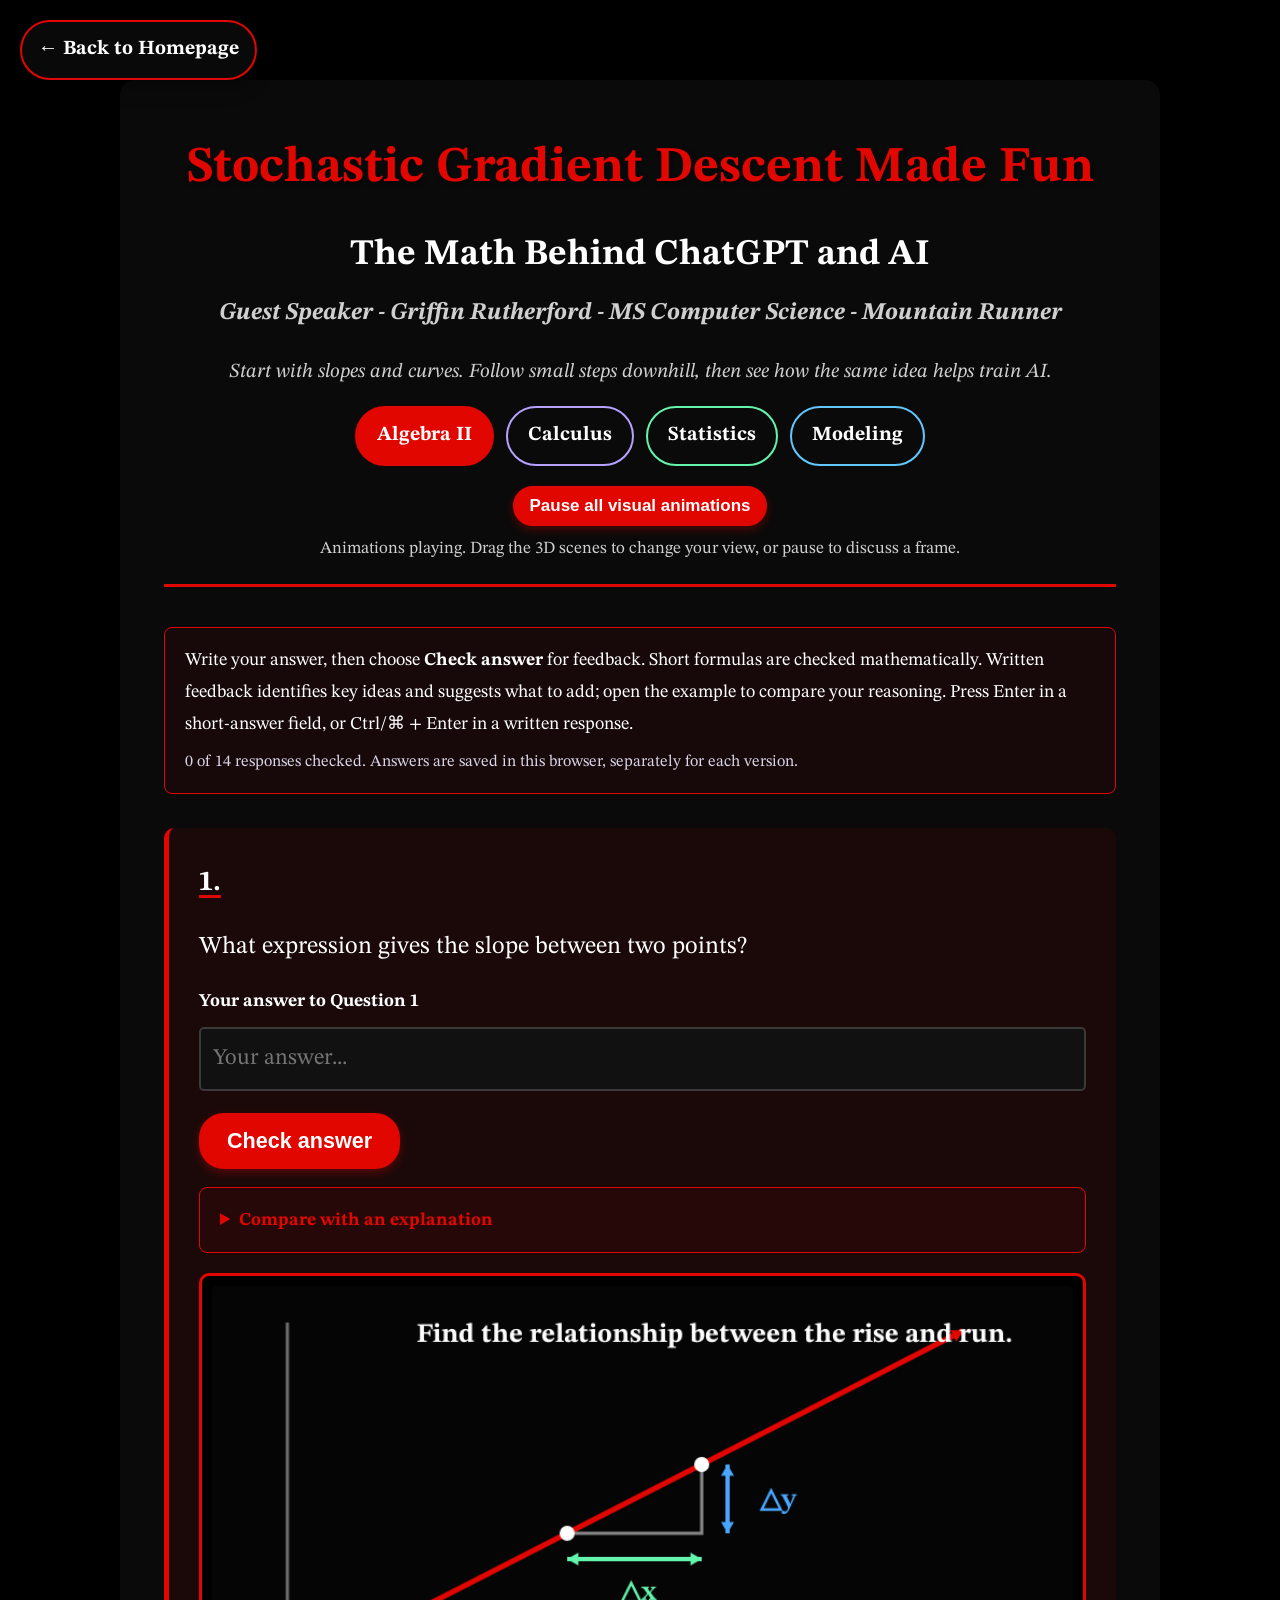
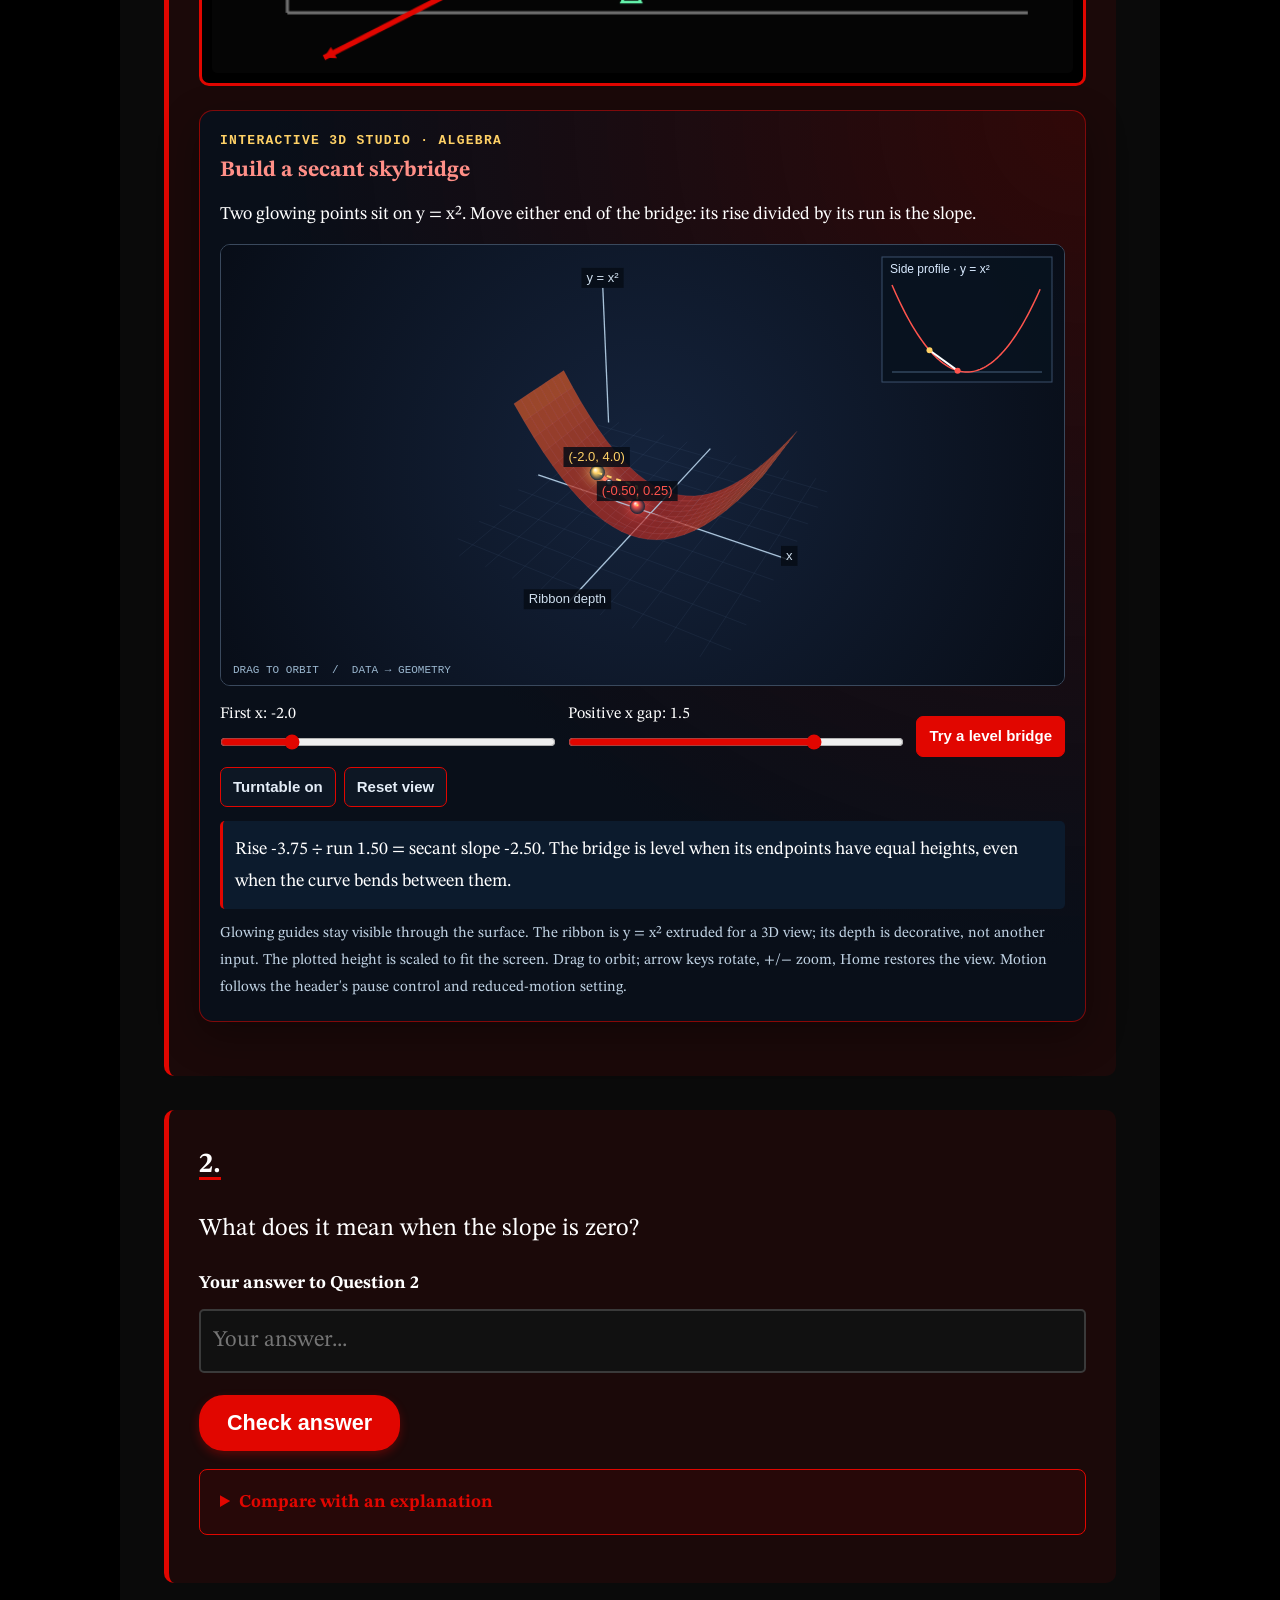
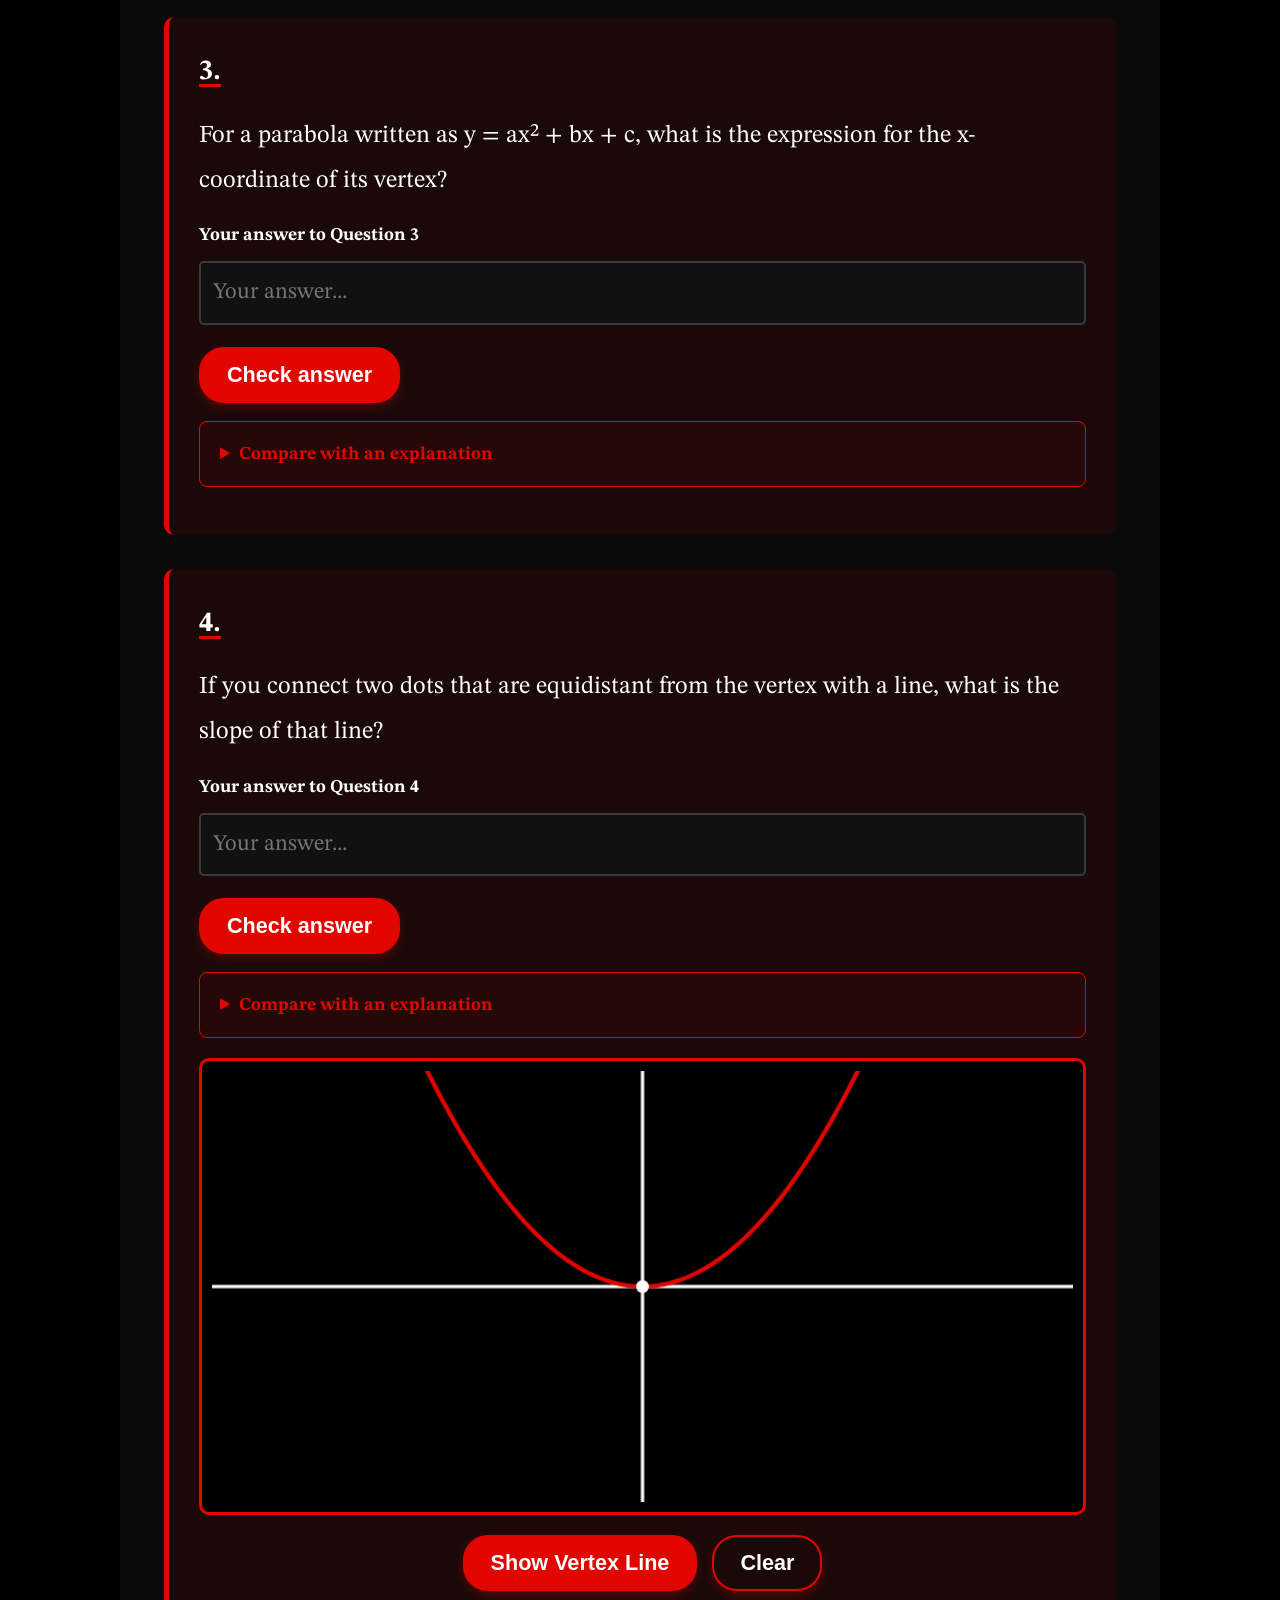
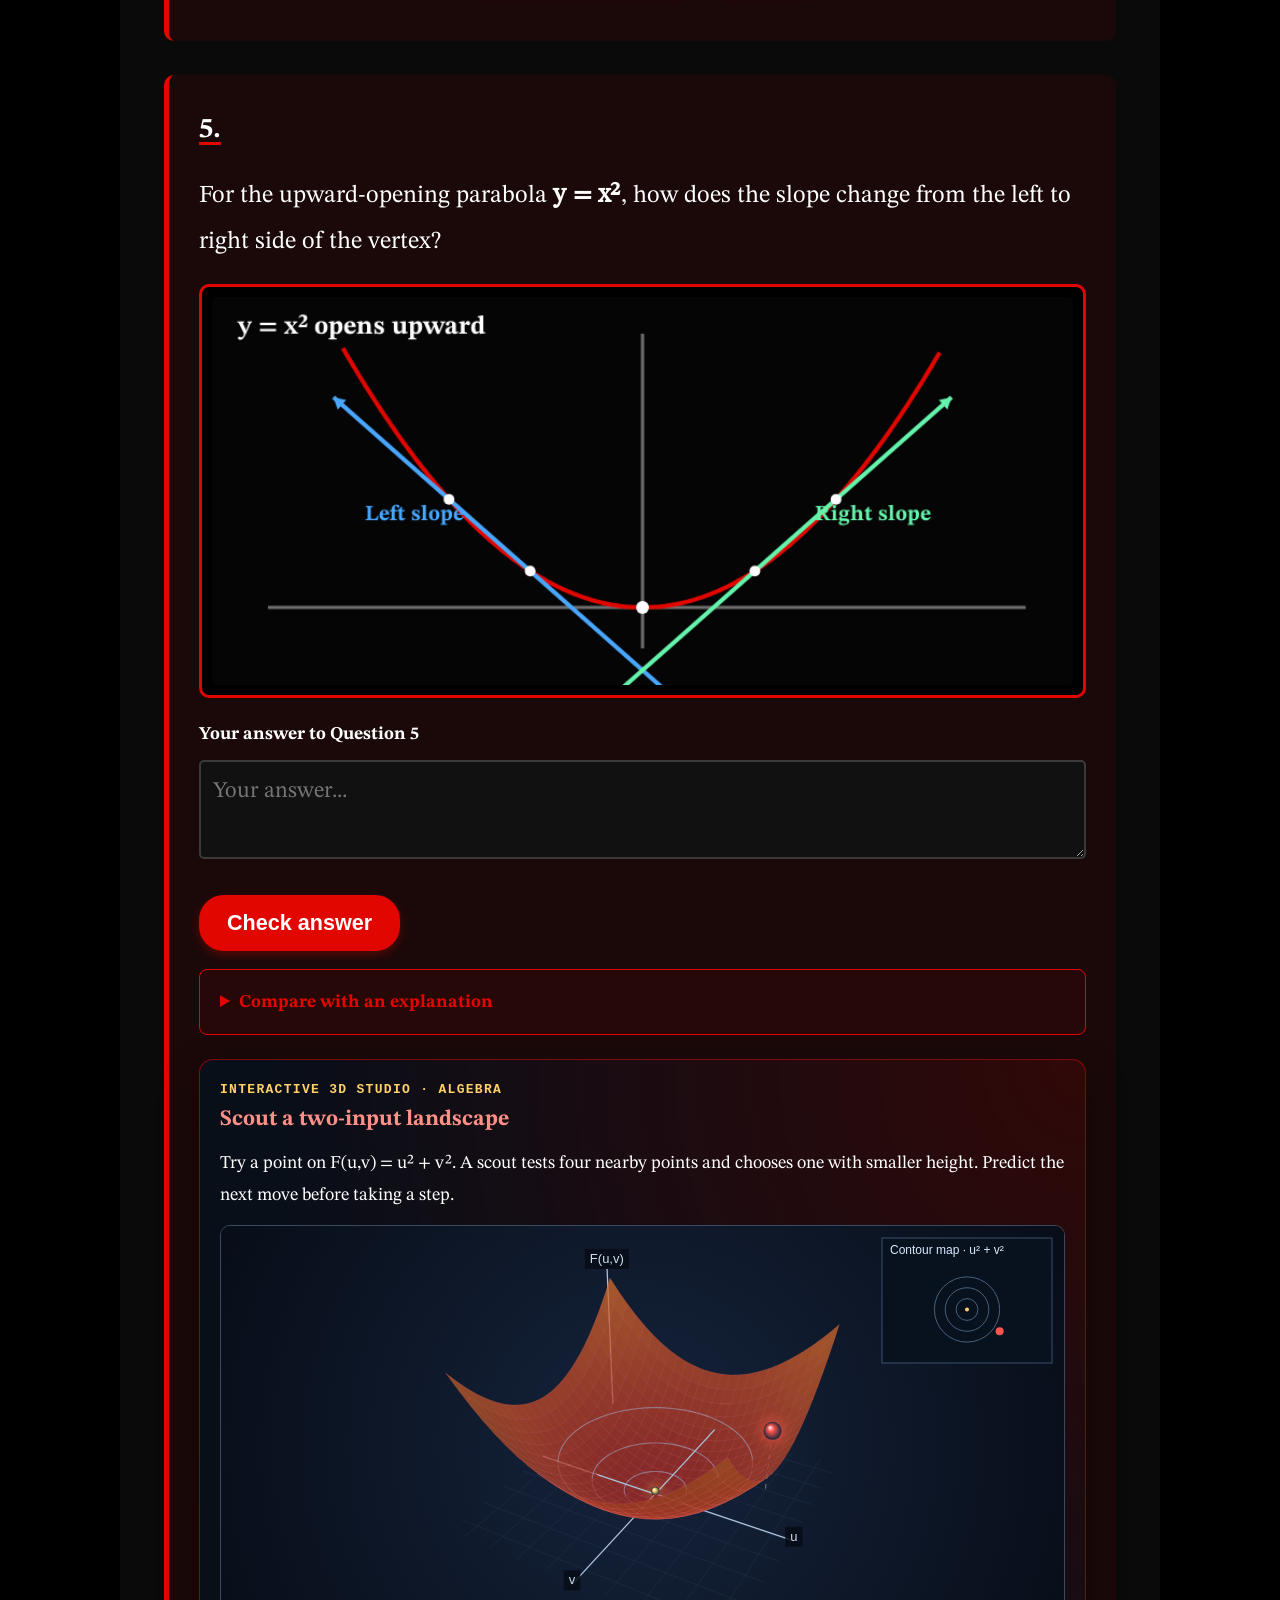
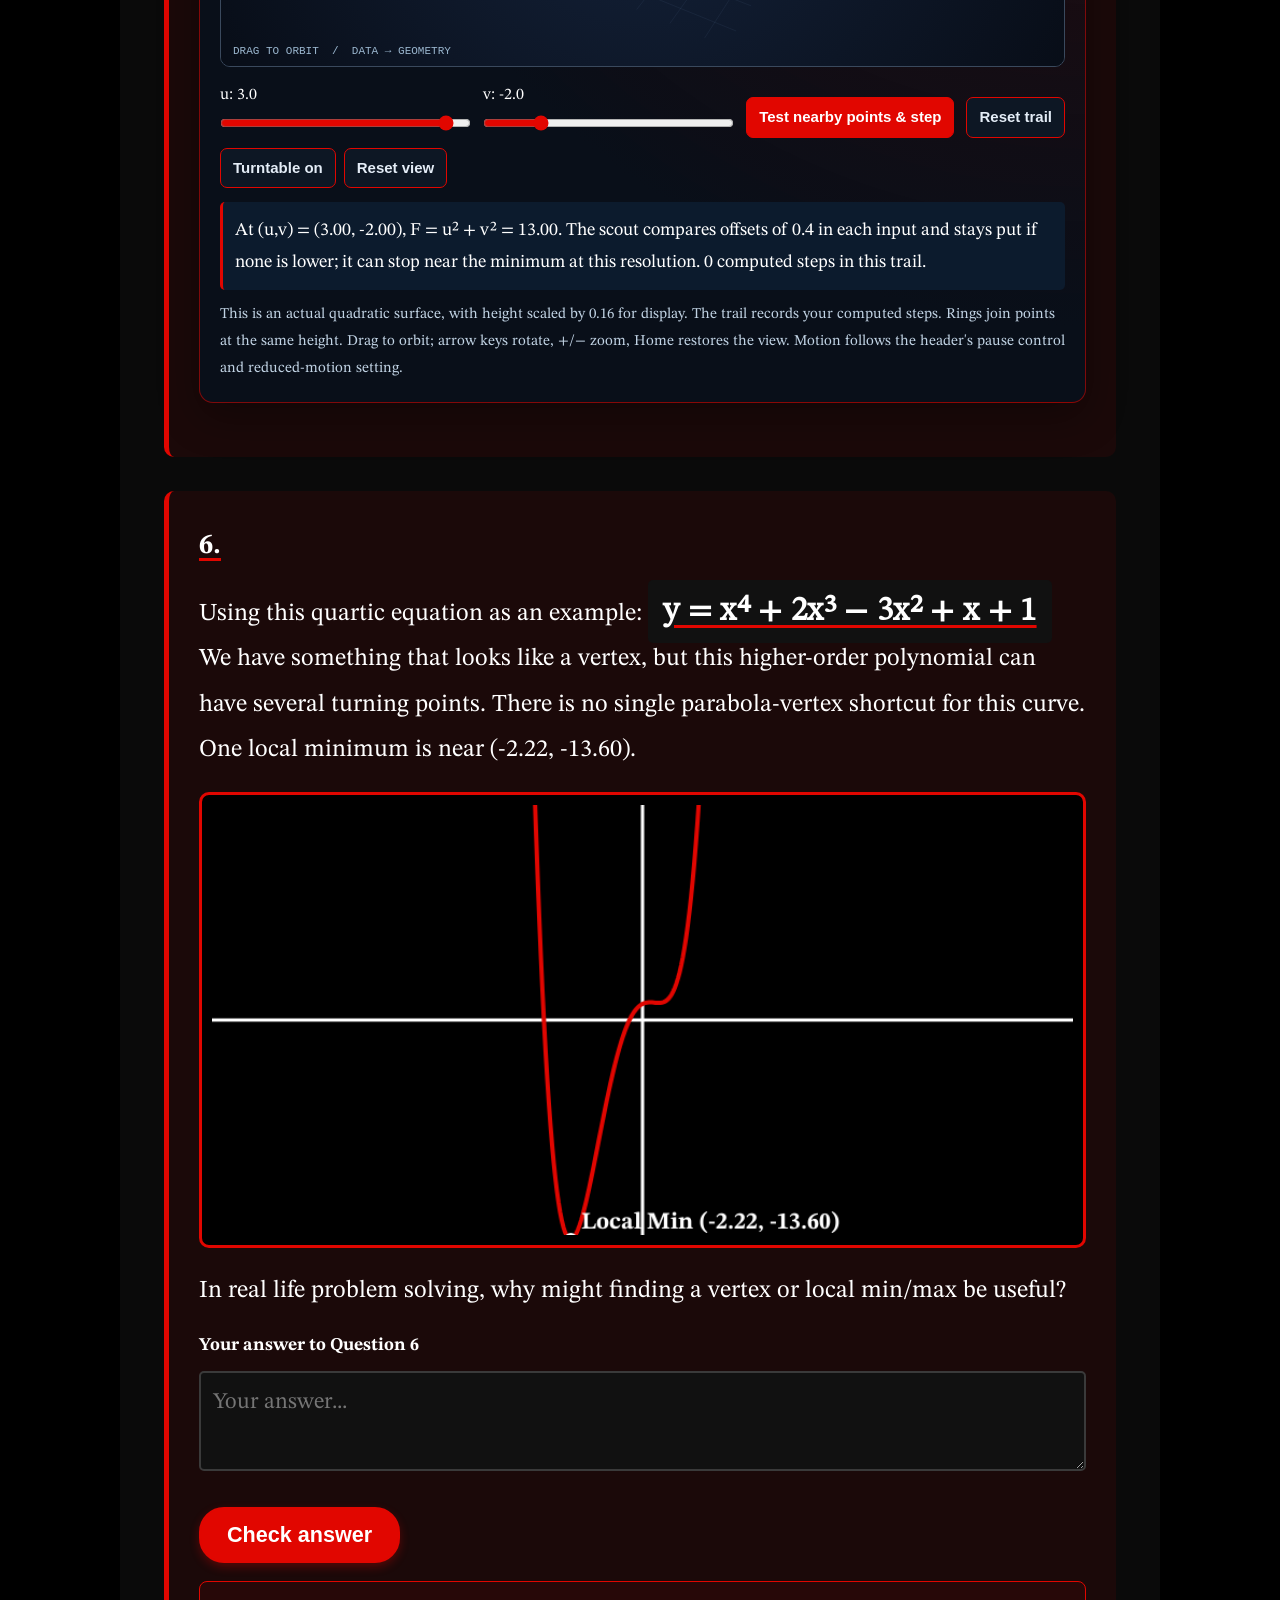
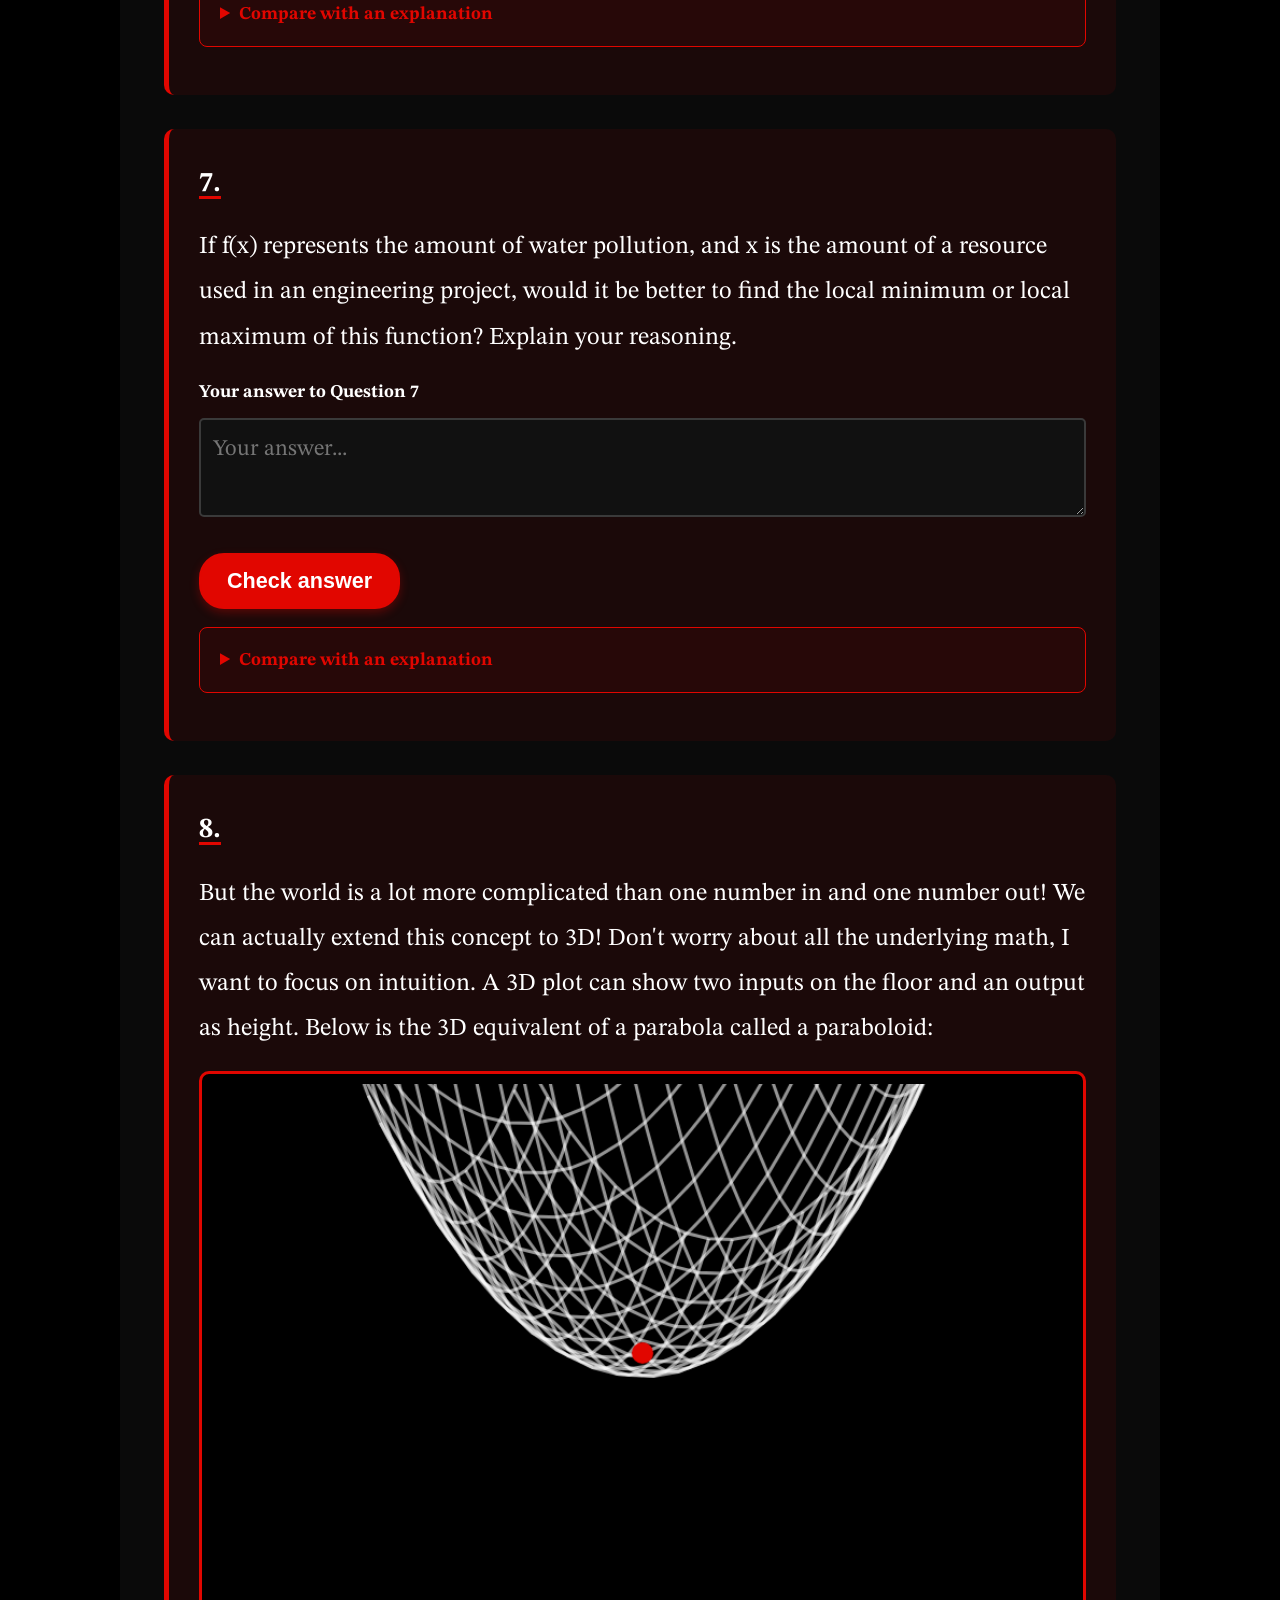
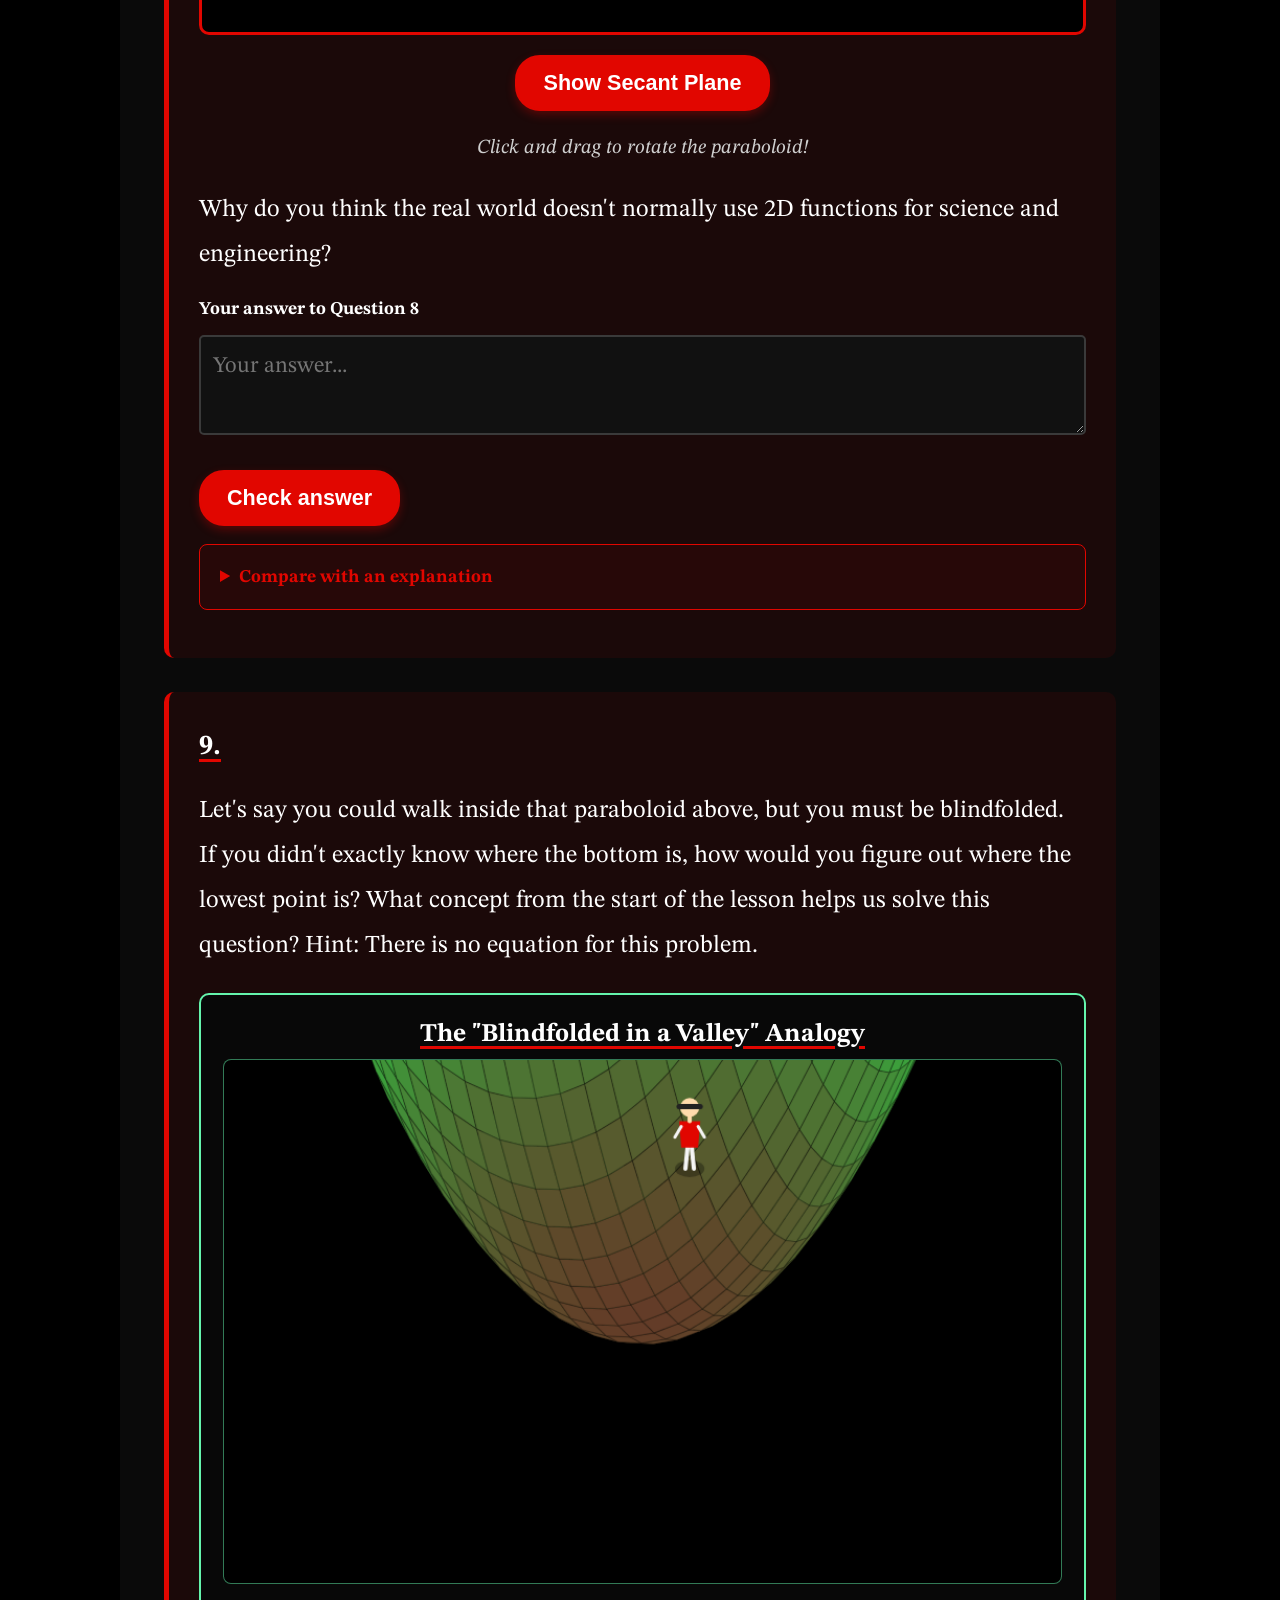
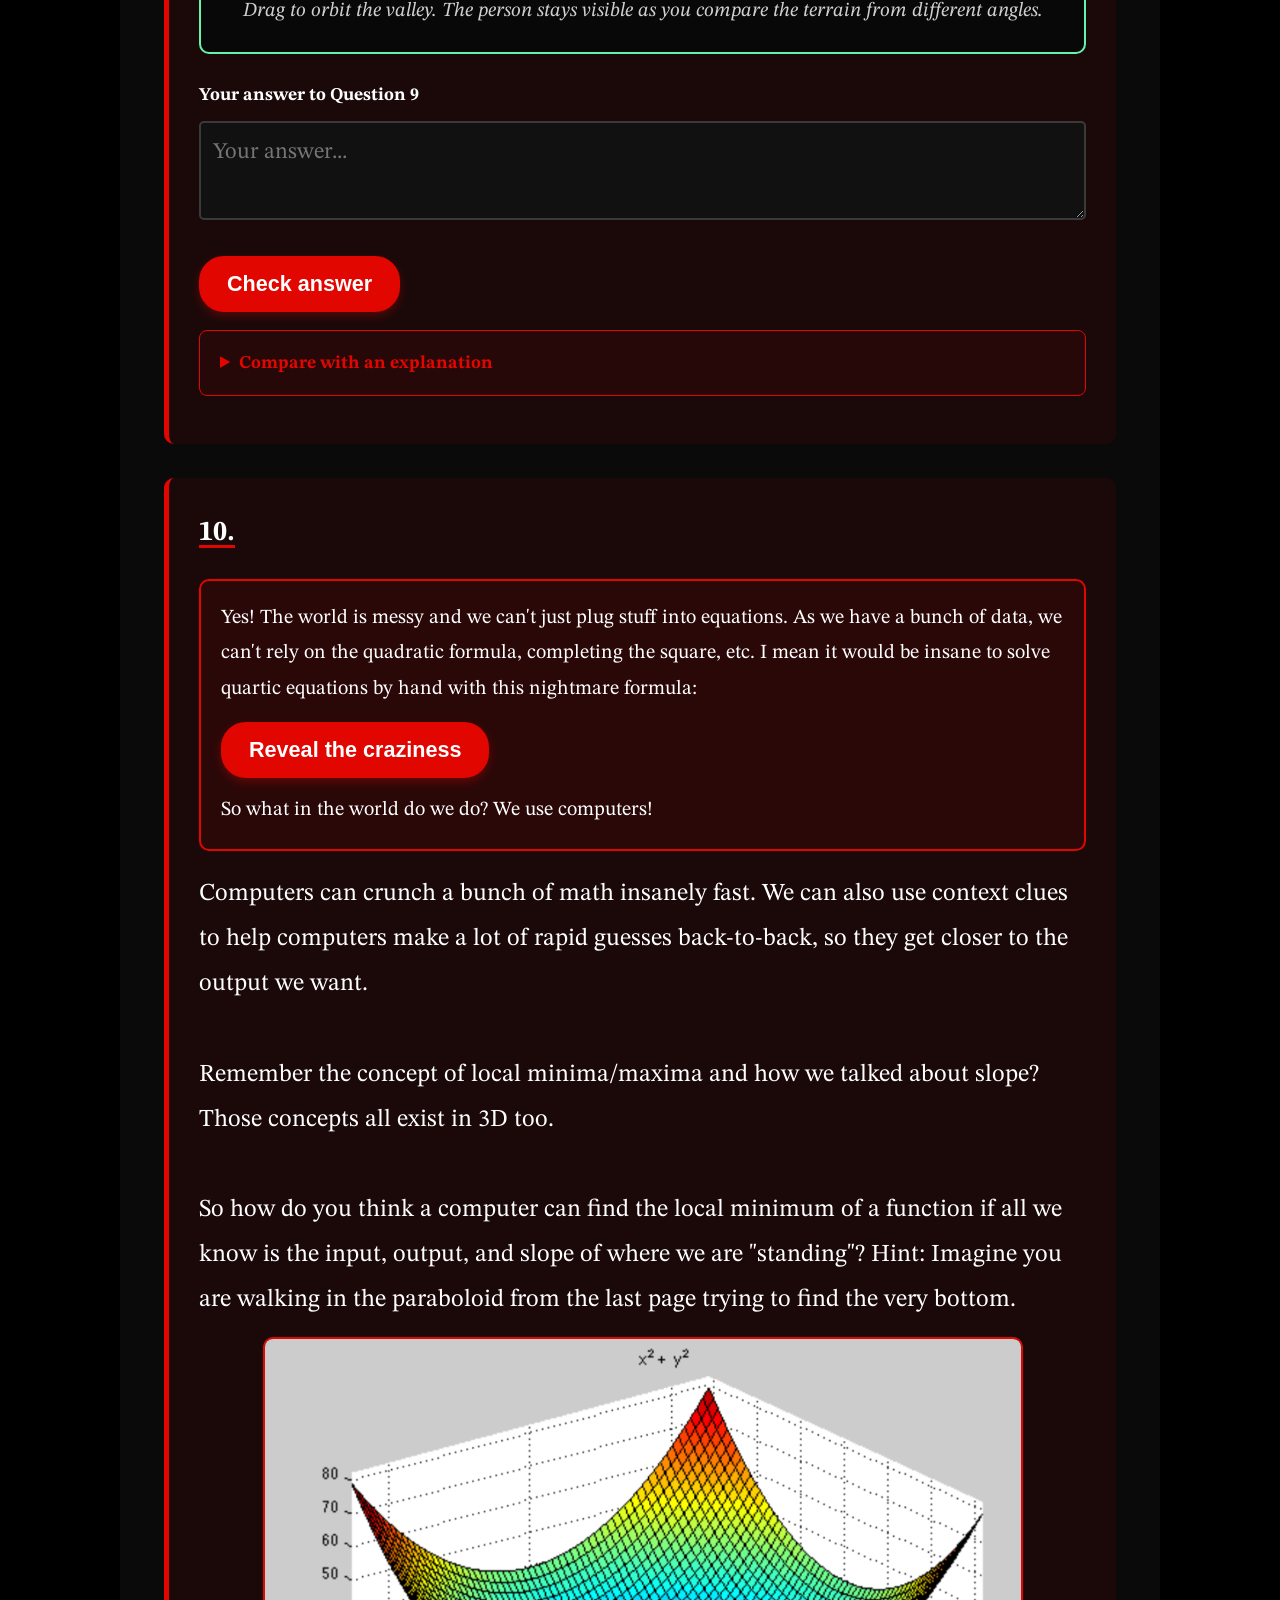
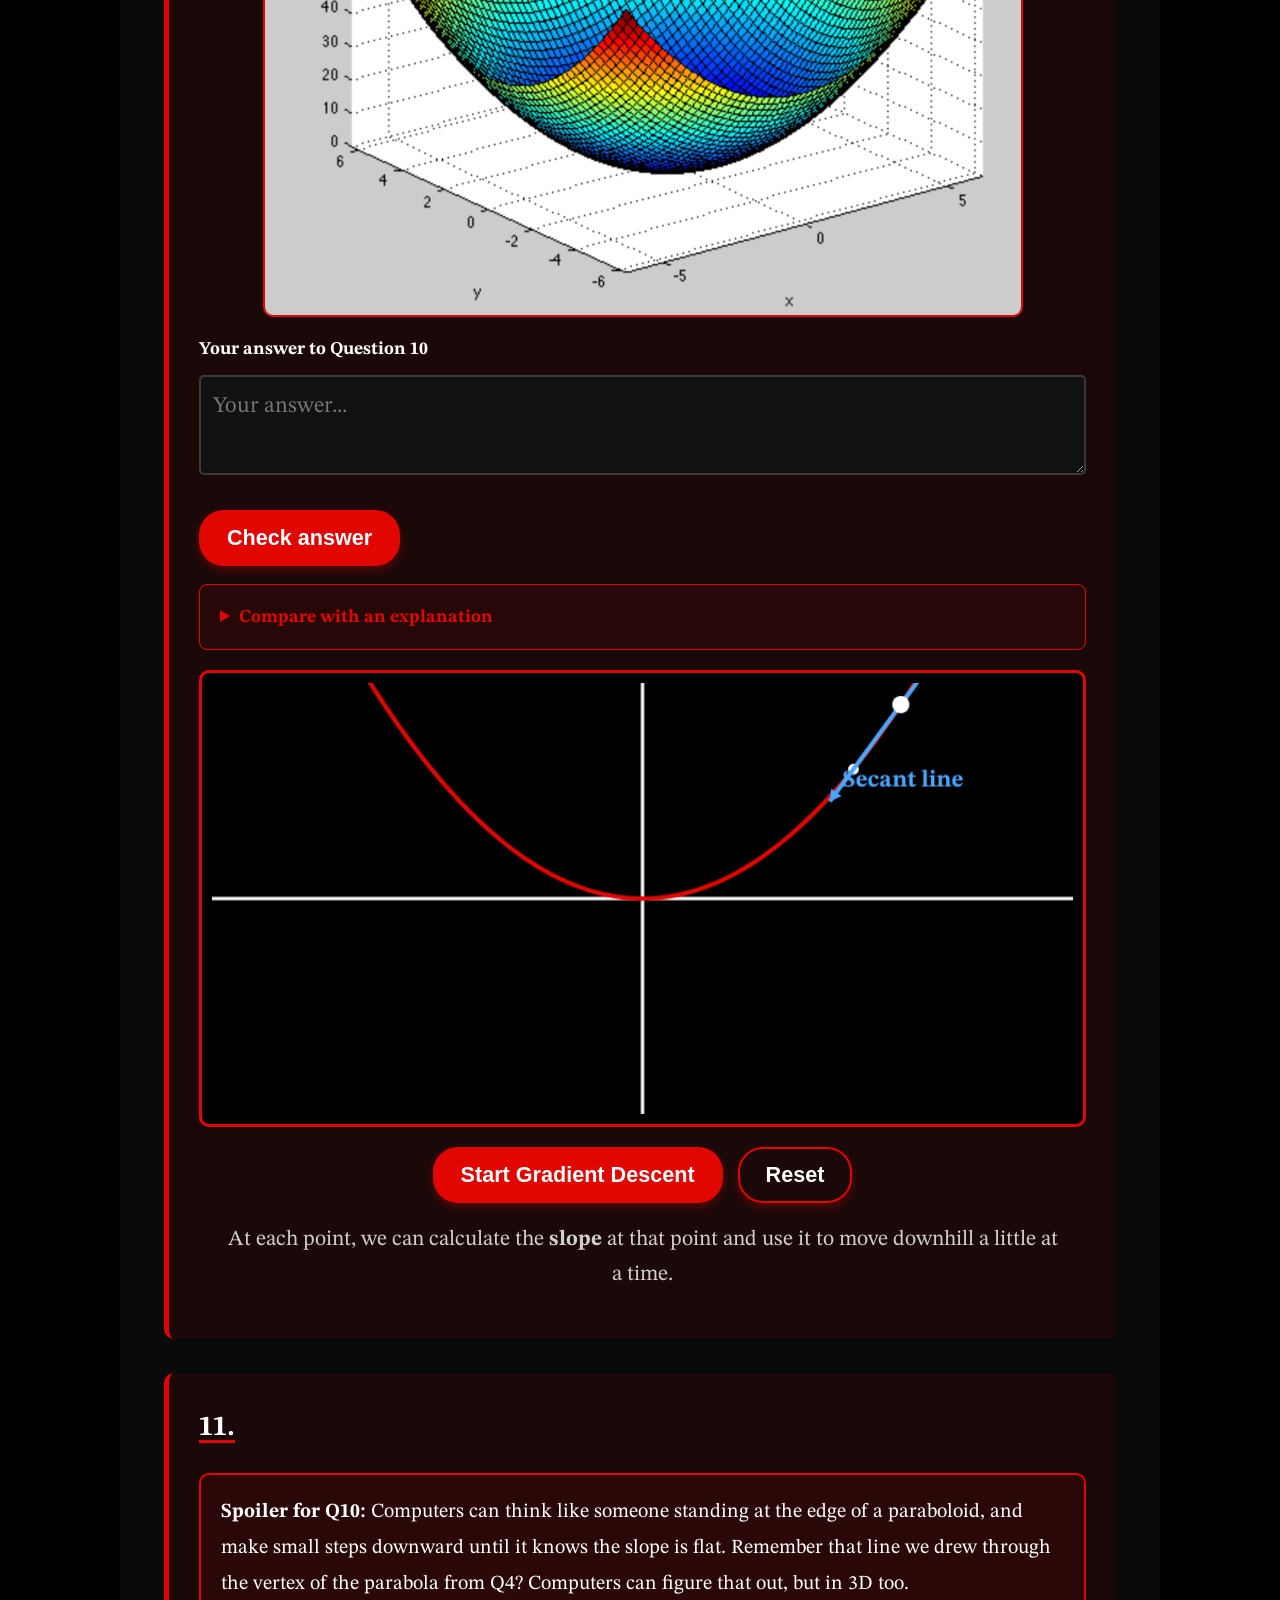
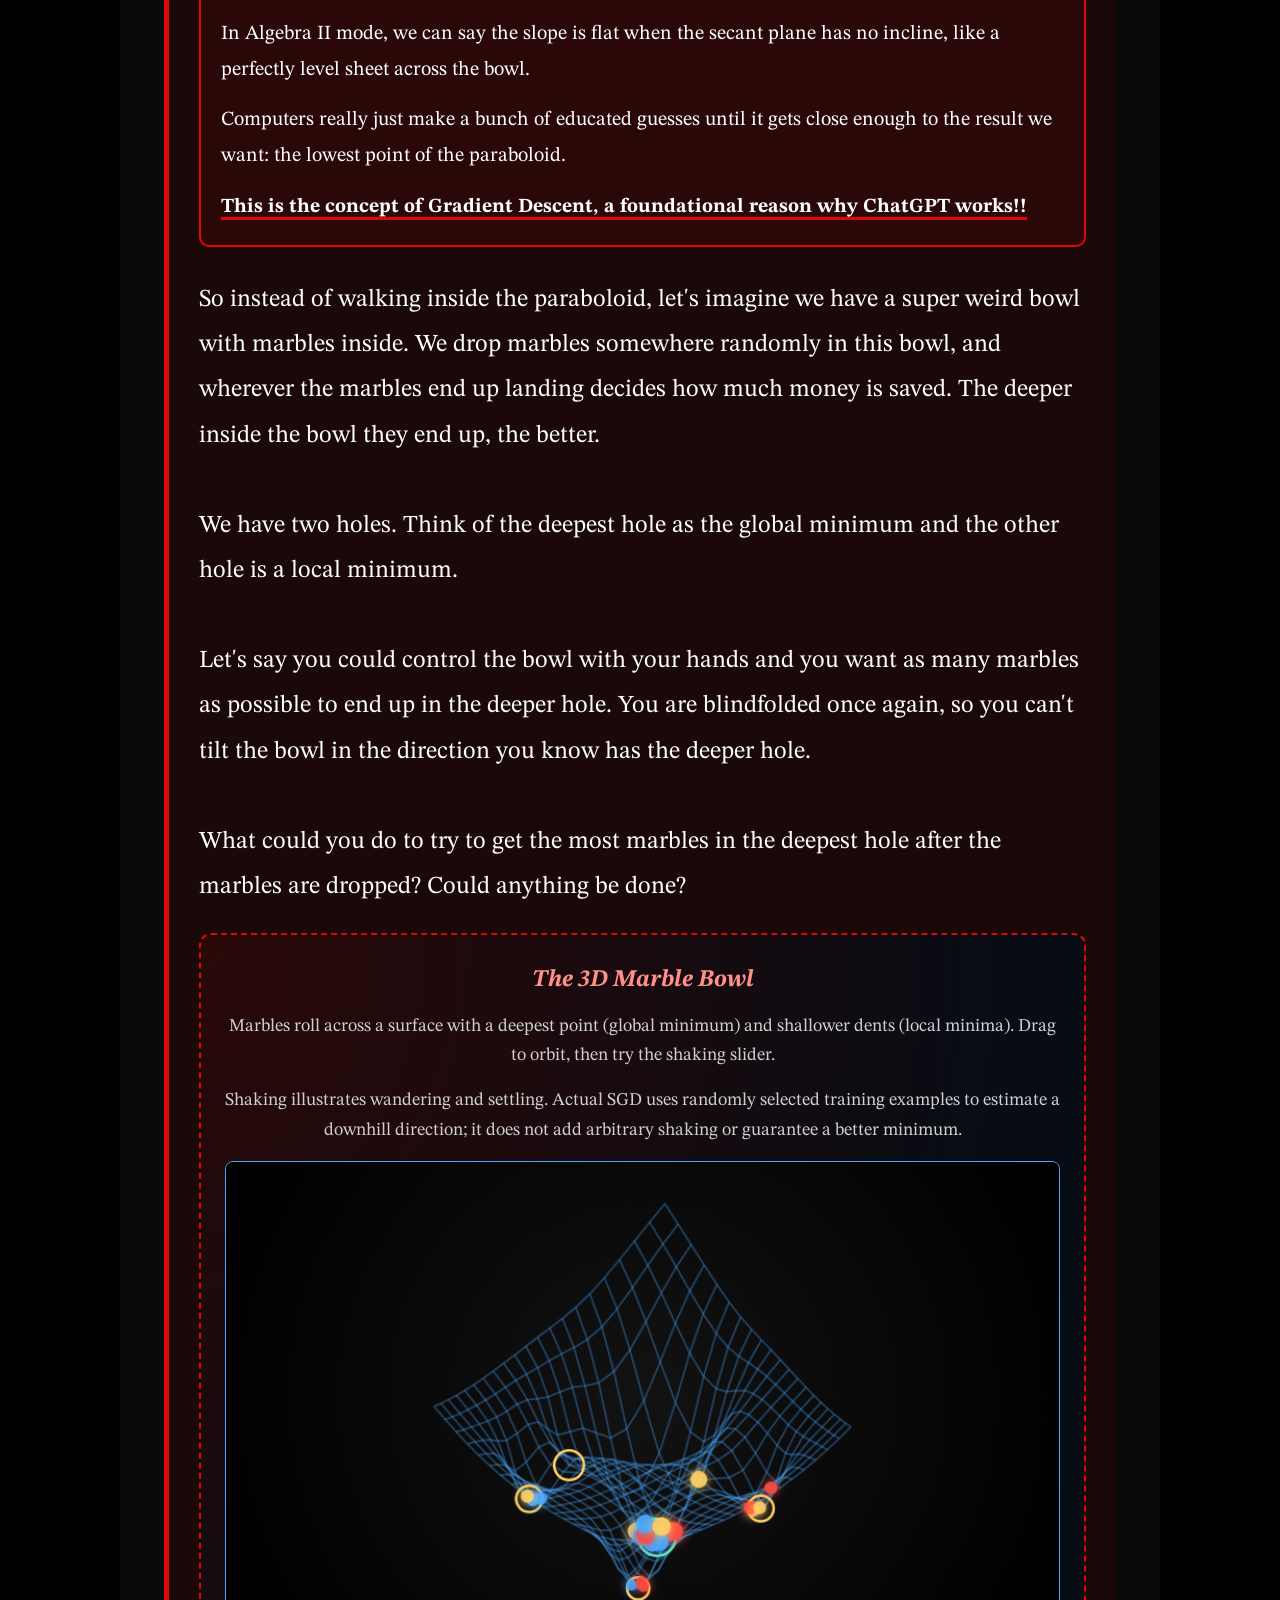
==== commit 7bff1894: "Add Santa Fe Prep modeling lesson and reviewed 3D labs across all four versions" ====
--- a/index.html
+++ b/index.html
@@ -667,6 +667,8 @@
     </style>
     <link rel="stylesheet" href="statistics.css">
     <link rel="stylesheet" href="worksheet-practice.css">
+    <link rel="stylesheet" href="modeling.css">
+    <link rel="stylesheet" href="visual-labs.css">
 </head>
 <body>
     <a class="home-link" href="https://griffinrutherford.com/">← Back to Homepage</a>
@@ -676,7 +678,7 @@
             <h2 id="worksheet-subtitle">The Math Behind ChatGPT and AI</h2>
             <h3>Guest Speaker - Griffin Rutherford - MS Computer Science - Mountain Runner</h3>
             <p id="worksheet-intro" style="margin-top: 15px; font-style: italic; color: #cfcfcf;">
-                This topic is normally only taught at the master's degree level. But I'm sure you can learn it!
+                Start with slopes and curves. Follow small steps downhill, then see how the same idea helps train AI.
             </p>
             <div class="mode-toggle" role="radiogroup" aria-label="Worksheet version">
                 <input type="radio" id="mode-algebra" name="answer-mode" value="algebra" checked>
@@ -685,6 +687,8 @@
                 <label for="mode-calculus">Calculus</label>
                 <input type="radio" id="mode-statistics" name="answer-mode" value="statistics">
                 <label for="mode-statistics">Statistics</label>
+                <input type="radio" id="mode-modeling" name="answer-mode" value="modeling">
+                <label for="mode-modeling">Modeling</label>
             </div>
             <div class="shared-animation-controls">
                 <button type="button" id="shared-animations-toggle" aria-pressed="false">Pause bowl and word animations</button>
@@ -771,7 +775,7 @@
             <div class="question-number">6.</div>
             <div class="question-text">
                 Using this quartic equation as an example: <span class="formula">y = x⁴ + 2x³ − 3x² + x + 1</span>
-                We have something that looks like a vertex, but since it's a higher order polynomial, it's a local minimum: there's no formula for this! It's at (-2.22, -13.60).
+                We have something that looks like a vertex, but this higher-order polynomial can have several turning points. There is no single parabola-vertex shortcut for this curve. One local minimum is near (-2.22, -13.60).
                 <div class="wordvec-note is-hidden" id="quartic-calculus-note" style="margin-top: 15px;">
                     In Calculus mode, we can find the x-values of extrema (local mins/maxes) by taking the derivative and solving where that derivative equals zero.
                 </div>
@@ -804,7 +808,7 @@
         <div class="question">
             <div class="question-number">8.</div>
             <div class="question-text">
-                But the world is a lot more complicated than one number in and one number out! We can actually extend this concept to 3D! Don't worry about all the underlying math, I want to focus on intuition. 3D functions are cool; they are normally not taught until Calculus III. Below is the 3D equivalent of a parabola called a paraboloid:
+                But the world is a lot more complicated than one number in and one number out! We can actually extend this concept to 3D! Don't worry about all the underlying math, I want to focus on intuition. A 3D plot can show two inputs on the floor and an output as height. Below is the 3D equivalent of a parabola called a paraboloid:
             </div>
 
             <div class="canvas-container">
@@ -925,28 +929,30 @@
             </div>
 
             <div class="sgd-simulator" id="shared-marble-bowl">
-                <h3 style="color: #49a7ff; margin-bottom: 10px;">The Training Simulator: "The 3D Marble Bowl"</h3>
+                <h3 style="color: #49a7ff; margin-bottom: 10px;">The 3D Marble Bowl</h3>
                 <p style="color: #cfcfcf; font-size: 1.08em; max-width: 840px; margin: 0 auto 15px;">
-                    Below is a 3D version of our weird bowl. The "best" result is the deepest part of the bowl (the <strong>Global Minimum</strong>). But sometimes, a marble gets stuck in a shallow dent on the side (a <strong>Local Minimum</strong>). The slider controls <strong>Stochastic Noise</strong>: the middle gives a useful shake that fades over time, while the far right can shake marbles right out of the bowl.
+                    Marbles roll across a surface with a deepest point (global minimum) and shallower dents (local minima). Drag to orbit, then try the shaking slider.
                 </p>
                 <p style="color: #cfcfcf; font-size: 1.08em; max-width: 840px; margin: 0 auto 15px;">
-                    A little shaking helps the marbles escape shallow dents, but the shaking has to calm down. If the bowl keeps shaking forever, the marbles never settle into the best spot.
+                    Shaking illustrates wandering and settling. Actual SGD uses randomly selected training examples to estimate a downhill direction; it does not add arbitrary shaking or guarantee a better minimum.
                 </p>
                 
                 <div class="sgd-canvas-container" style="height: 450px;">
-                    <canvas id="sgdCanvas" width="800" height="450"></canvas>
+                    <canvas id="sgdCanvas" tabindex="0" width="800" height="450"></canvas>
                 </div>
 
+                <p class="shared-bowl-legend">Green ring: deepest (global) minimum. Gold rings: shallower local traps. Drag, use arrow keys, or choose Auto Rotate.</p>
                 <div class="sgd-controls">
                     <div class="sgd-loop-track" aria-label="Animation loop progress">
                         <span id="sgdLoopMeter"></span>
                     </div>
                     <div>
-                        <label for="sgdNoise" style="color: #fff; font-weight: bold;">Noise / Shakiness</label>
+                        <label for="sgdNoise" style="color: #fff; font-weight: bold;">Shaking in the bowl illustration</label>
                         <input type="range" id="sgdNoise" min="0" max="100" value="28" style="width: 100%;">
                         <div class="value-display" id="sgdNoiseValue">Noise: 28%</div>
                         <div style="text-align: center; margin-top: 10px;">
                             <button type="button" id="toggle-sgd-autorotate" class="reset auto-rotate-button" aria-pressed="false" style="padding: 7px 18px; font-size: 1em; border-radius: 4px; cursor: pointer;">Auto Rotate</button>
+                            <button type="button" id="reset-sgd-view" class="reset" style="padding: 7px 18px; font-size: 1em;">Reset view</button>
                             <button type="button" onclick="restartSgdSimulator()" style="padding: 7px 18px; font-size: 1em; background: #333; color: #fff; border: 1px solid #64f4ac; border-radius: 4px; cursor: pointer;">Restart Cycle</button>
                         </div>
                     </div>
@@ -965,20 +971,20 @@
             <div class="question-number">12.</div>
             <div class="info-box">
                 <p style="font-weight: bold; color: #e10600; margin-bottom: 15px;">
-                    You just learned the concept of Stochastic Gradient Descent! This concept is not normally taught until 500-level graduate math classes 😱!
+                    You just learned the concept of Stochastic Gradient Descent! You can now connect slopes, small updates, and prediction errors to training AI!
                 </p>
                 <p style="margin-bottom: 15px;">
                     <strong>Stochastic</strong> is a fancy word for random.
                 </p>
                 <p style="margin-bottom: 15px;">
-                    To summarize, adding a bit of random "shakiness" helps computers better approximate to the best "local minimum" compared to going straight down.
+                    In actual SGD, the computer selects a random group of training examples and uses their prediction errors to estimate a downhill direction. Different groups can suggest different steps; more randomness does not guarantee a better answer.
                 </p>
 
                 <p style="margin-bottom: 15px;">
                     Some shakiness is good, but too much causes the marbles to fall out, so we need just the right amount.
                 </p>
                 <p>
-                    In AI training, this "shakiness" is usually called <strong>noise</strong> or <strong>stochasticity</strong>. Shaping the bowl is one analogy for training AI. <strong>Temperature</strong> is different: it matters later, when ChatGPT is actually writing its response.
+                    The moving marbles illustrate wandering and settling. With a fixed dataset and error measure, fitting moves a candidate across a fixed error surface. The shaping bowl later is a visual story about learning patterns. <strong>Temperature</strong> is different: it matters later, when ChatGPT is actually writing its response.
                 </p>
                 <p style="margin-top: 15px;">
                     Instead of marbles in weird bowl holes, instead picture the depth of the hole as reducing pollution, saving resources, etc.
@@ -1374,6 +1380,157 @@
             </div>
         </section>
 
+        <section id="modeling-worksheet" class="worksheet-panel" aria-labelledby="modeling-title" hidden>
+            <div class="model-intro">
+                <div class="model-kicker">Santa Fe Prep · Grades 11–12 · Integrated III → real decisions</div>
+                <h2 id="modeling-title">The Prep Pop-Up Challenge ☕</h2>
+                <p>Arts night is coming. Your team gets one hour to run a pop-up café. Byte, your enthusiastic robot intern, suggests: “Charge $100 a cup. Problem solved.” You suspect Byte needs a better model.</p>
+                <p><strong>Your mission:</strong> choose a price that earns money for the event, keeps the café welcoming, and avoids a mountain of leftovers. Build a model, test its predictions, then pitch your plan.</p>
+                <p class="model-mission">Work in pairs: one person is the model builder, the other is the skeptical event organizer. Swap jobs halfway through. All events, prices, and data below are fictional—not school records.</p>
+                <p>A model is a useful simplification. Our cycle: <strong>ask → assume → build → test → revise → decide.</strong> No calculus needed. Allow about 50–60 minutes; save the bonus missions for later.</p>
+                <button type="button" id="model-print">Print this lesson</button>
+                <span id="model-save-status" class="model-save-status">Your written responses stay in this browser when storage is available.</span>
+            </div>
+
+            <div class="question stats-question model-question">
+                <div class="question-number">1. Give Byte a better question</div>
+                <p class="question-text">“Make the most money” leaves a lot out. What decision must your team make? Name one success measure and one assumption you would need to check.</p>
+                <label for="model-response-frame">Your mission brief</label>
+                <textarea id="model-response-frame" data-model-draft placeholder="We will choose… Success means… We are assuming…"></textarea>
+                <button type="button" data-model-writing="frame">Get feedback on my explanation</button>
+                <p id="model-feedback-frame" class="stats-feedback" aria-live="polite"></p>
+                <details class="stats-explanation"><summary>Compare with an explanation</summary><p>Choose a price per cup. Profit per hour is one success measure; affordable prices, manageable queues, and little waste also matter. Assume comparable attendance, cup sizes, service time, and weather. Those assumptions need evidence. The mathematically highest profit may not be your team's best decision.</p></details>
+            </div>
+
+            <div class="question stats-question model-question">
+                <div class="question-number">2. Turn a hunch into a model</div>
+                <p>Start with two hypothetical planning estimates: at <strong>$3 per cup, 64 cups/hour</strong>; at <strong>$6 per cup, 28 cups/hour</strong>. Let <strong>p</strong> be price in dollars per cup and <strong>q</strong> be expected demand in cups per hour. Try a line: <strong>q = a + bp</strong>.</p>
+                <p class="stats-formula">64 = a + 3b &nbsp; and &nbsp; 28 = a + 6b</p>
+                <p class="question-text">Subtract the equations. What is b? Explain what its sign means before checking.</p>
+                <label for="model-answer-slope">Slope (change in cups/hour for a $1 increase in price)</label>
+                <div class="stats-answer-row"><input id="model-answer-slope" data-model-draft type="number" step="any"><button type="button" data-model-check="slope">Check</button></div>
+                <p id="model-feedback-slope" class="stats-feedback" aria-live="polite"></p>
+                <details class="stats-explanation"><summary>Compare with an explanation</summary><p>28 − 64 = (6 − 3)b, so <strong>b = −12</strong>. Then 64 = a − 36 gives <strong>a = 100</strong>. Our first model is <strong>q = 100 − 12p</strong>: each extra dollar predicts 12 fewer cups per hour. “100 cups at a $0 price” is an extrapolation, not a fact we measured. Use this model only in the $3–$6 range until you have more evidence.</p></details>
+            </div>
+
+            <div class="question stats-question model-question">
+                <div class="question-number">3. The pilots don't land perfectly on a line</div>
+                <p>The team now runs seven fictional one-hour pilots. These are the observations we will fit. They differ from the two planning estimates. Each pilot uses the same cup size; for this exercise assume the pilots could serve every interested buyer.</p>
+                <div class="model-table-wrap"><table id="model-pilots"><caption>Fictional café pilots · one hour each</caption><thead><tr><th scope="col">Pilot</th><th scope="col">Price ($/cup)</th><th scope="col">Sold (cups/hour)</th><th scope="col">Used in last step?</th></tr></thead><tbody></tbody></table></div>
+                <p class="question-text">At $4.50, our first model predicts 46 cups/hour; the pilot sold 48. What is the <strong>residual</strong> (observed − predicted)?</p>
+                <label for="model-answer-residual">Residual (cups/hour)</label>
+                <div class="stats-answer-row"><input id="model-answer-residual" data-model-draft type="number" step="any"><button type="button" data-model-check="residual">Check</button></div>
+                <p id="model-feedback-residual" class="stats-feedback" aria-live="polite"></p>
+                <details class="stats-explanation"><summary>Compare with an explanation</summary><p><strong>48 − 46 = +2 cups/hour.</strong> The model underpredicted. We compare candidate lines using the average of the squared residuals across all seven pilots. Squaring stops positive and negative misses from canceling. A small error on these pilots still does not establish that price caused the sales difference.</p></details>
+            </div>
+
+            <div class="question stats-question model-question">
+                <div class="question-number">4. Teach Byte to fit the line</div>
+                <p class="question-text">Move the line by hand first. Then predict: will steps using one pilot look smoother or noisier than steps using all seven? Run both. Every update below is calculated from the highlighted pilots.</p>
+                <div class="stats-control-grid">
+                    <label for="model-intercept">Starting height a: <output id="model-intercept-value">80</output><input id="model-intercept" type="range" min="30" max="150" step="0.1" value="80"></label>
+                    <label for="model-slope">Slope b: <output id="model-slope-value">−8</output><input id="model-slope" type="range" min="-25" max="0" step="0.1" value="-8"></label>
+                    <label for="model-batch">Pilots per step (batch size)<select id="model-batch"><option value="1">1 pilot</option><option value="3" selected>3 pilots</option><option value="7">All 7 pilots</option></select></label>
+                    <label for="model-rate">Step fraction (learning rate)<select id="model-rate"><option value="0.1">10%</option><option value="0.3" selected>30%</option><option value="0.6">60%</option><option value="1.25">125% · overshoot challenge</option></select></label>
+                </div>
+                <div class="stats-buttons"><button type="button" id="model-step">Take one step</button><button type="button" id="model-run">Run 30 steps</button><button type="button" id="model-reset" class="reset">Reset fit</button><button type="button" id="model-sequence" class="reset">Try a new random sequence</button><button type="button" id="model-reference" class="reset" aria-pressed="false">Show best-fit reference</button></div>
+                <p id="model-step-summary" class="stats-state" aria-live="polite"></p>
+                <canvas id="model-fit-chart" width="760" height="350" role="img" aria-label="Café pilots and demand line. Horizontal axis: price in dollars per cup. Vertical axis: cups per hour."></canvas>
+                <canvas id="model-error-chart" width="760" height="240" role="img" aria-label="Full-data average squared error against number of updates."></canvas>
+                <p id="model-fit-summary" class="stats-state"></p>
+                <p class="stats-chart-note">A batch is a fresh random group of distinct pilots. Different groups can suggest different steps; a step can increase the error across all seven pilots. A constant step fraction can keep a small-batch fit fluctuating. This page scales price internally so height and tilt can use sensible step fractions.</p>
+                <details class="stats-explanation"><summary>Compare with an explanation</summary><p>All seven pilots give the same full-data direction for a given line. Smaller groups use fewer observations per update but introduce variation. The least-squares reference is <strong>q = 100 − 12p</strong>, with average squared error about <strong>3.14 (cups/hour)²</strong>. It can also be found directly; this example makes iterative fitting visible. SGD means <em>stochastic gradient descent</em>: random groups supply estimates of the downhill direction. Arbitrary shaking is not its update rule.</p></details>
+            </div>
+
+            <div class="question stats-question model-question">
+                <div class="question-number">5. Sales aren't profit</div>
+                <p>For this calculation, use <strong>q = 100 − 12p</strong>. At $5, expect 40 cups/hour. Each cup costs $1.25 to supply, and the event has $30 in fixed costs per hour.</p>
+                <p class="stats-formula">revenue = price × cups sold<br>cost = fixed cost + cost per cup × cups sold<br>profit = revenue − cost</p>
+                <p class="question-text">What is the expected profit for this hour? Byte counted the entire revenue as profit. Show where Byte went wrong.</p>
+                <label for="model-answer-profit">Expected profit ($ for the one-hour event)</label>
+                <div class="stats-answer-row"><input id="model-answer-profit" data-model-draft type="number" step="any"><button type="button" data-model-check="profit">Check</button></div>
+                <p id="model-feedback-profit" class="stats-feedback" aria-live="polite"></p>
+                <details class="stats-explanation"><summary>Compare with an explanation</summary><p>Revenue is 5 × 40 = $200. Cost is 30 + 1.25 × 40 = $80. <strong>Profit is $120.</strong> Expected demand can be fractional because it is a prediction of an average rate, not a claim that we can sell part of a cup.</p></details>
+            </div>
+
+            <div class="question stats-question model-question">
+                <div class="question-number">6. The queue changes your answer</div>
+                <p class="question-text">Your team can serve only 40 cups/hour. What happens if demand is higher? This planner uses <strong>your current fitted line from Question 4</strong>. Try doubling capacity, changing costs, and moving the price. Does “sell more” always mean “earn more”?</p>
+                <div class="stats-buttons"><button type="button" id="model-use-reference">Use the best-fit line in the planner</button></div>
+                <div class="stats-control-grid">
+                    <label for="model-price">Price: <output id="model-price-value">$5.00</output> / cup<input id="model-price" type="range" min="3" max="6" step="0.25" value="5"></label>
+                    <label for="model-capacity">Serving capacity: <output id="model-capacity-value">40</output> cups/hour<input id="model-capacity" type="range" min="20" max="80" step="5" value="40"></label>
+                    <label for="model-variable-cost">Cost per cup: <output id="model-variable-cost-value">$1.25</output><input id="model-variable-cost" type="range" min="0.75" max="2.5" step="0.25" value="1.25"></label>
+                    <label for="model-fixed-cost">Fixed cost: <output id="model-fixed-cost-value">$30</output> / hour<input id="model-fixed-cost" type="range" min="0" max="60" step="5" value="30"></label>
+                </div>
+                <div id="model-budget" class="model-budget" aria-live="polite"></div>
+                <canvas id="model-profit-chart" width="760" height="320" role="img" aria-label="Expected hourly profit against price, with service capacity and costs included."></canvas>
+                <p id="model-plan-summary" class="stats-state"></p>
+                <p class="stats-formula">cups sold = smaller of expected demand and capacity<br>π = (p − cost per cup) × cups sold − fixed cost</p>
+                <details class="stats-explanation"><summary>Compare with an explanation</summary><p>With q = 100 − 12p and 40-cup capacity, solve <strong>100 − 12p = 40</strong> to find <strong>p = $5</strong>. Lower prices fill capacity but earn less per cup; higher prices lose enough sales to reduce profit here. The best price on our 25¢ grid is $5 with $120 expected profit. Without a capacity limit, multiplying price and linear demand gives a quadratic profit model with a vertex near $4.79. Constraints can change the answer. These recommendations depend on our chosen goal and assumptions.</p></details>
+            </div>
+
+            <div class="question stats-question model-question">
+                <div class="question-number">7. Plot twist: arts night gets rainy</div>
+                <p class="question-text">A smooth fitted line is not the finish line. These three new observations were held out of fitting. Predict how a rainy-day crowd could affect the model, then reveal the checks. Should Byte keep fitting the old pilots, or collect new evidence?</p>
+                <label for="model-validation-day">Test context<select id="model-validation-day"><option value="similar">Another similar school day</option><option value="rainy">Rainy-day turnout</option></select></label>
+                <div class="stats-buttons"><button type="button" id="model-validate">Reveal new-day checks</button></div>
+                <div id="model-validation-results" hidden><div class="model-table-wrap"><table id="model-validation-table"><caption>New-day checks · never used to update the fit</caption><thead><tr><th scope="col">Price ($/cup)</th><th scope="col">Observed (cups/hour)</th><th scope="col">Predicted (cups/hour)</th><th scope="col">Residual (cups/hour)</th></tr></thead><tbody></tbody></table></div><p id="model-validation-summary" class="stats-state" aria-live="polite"></p></div>
+                <details class="stats-explanation"><summary>Compare with an explanation</summary><p>The reference line's average squared error is <strong>2</strong> on the similar day but about <strong>262.33 (cups/hour)²</strong> on the rainy day. Repeating SGD on the same old pilots will not fix a missing crowd or weather assumption. Collect relevant data and consider a revised model. Pilot sales below serving capacity would hide unmet demand; we assumed that did not happen in our training data.</p></details>
+            </div>
+
+            <div class="question stats-question model-question">
+                <div class="question-number">8. Pitch your plan to the event organizer</div>
+                <p class="question-text">Write a four-sentence recommendation: your price; predicted profit with units and capacity; a tradeoff or assumption; and what you would check next. Your partner should challenge one claim. Would a reusable-cup option or a lower price change your goal?</p>
+                <label for="model-response-pitch">Your café pitch</label>
+                <textarea id="model-response-pitch" data-model-draft placeholder="We recommend… Our model predicts… A tradeoff is… Before committing, we will check…"></textarea>
+                <button type="button" data-model-writing="pitch">Get feedback on my explanation</button><p id="model-feedback-pitch" class="stats-feedback" aria-live="polite"></p>
+                <details class="stats-explanation"><summary>Compare with an explanation</summary><p>With the reference fit and default costs, recommend $5 per cup for about $120 profit over one hour, assuming 40-cup serving capacity and demand like the pilots. A lower price might be more welcoming; reusable cups could change costs and waste. Check attendance, staffing, and weather before buying supplies. A recommendation can reasonably prioritize access or sustainability over maximum profit.</p></details>
+            </div>
+
+            <div class="question stats-question model-question">
+                <div class="question-number">9. Your model, pictured as a marble in a bowl</div>
+                <p>The two numbers a and b locate a candidate demand model. Imagine the bowl's height is its prediction error: lower means a better fit. Each batch of café pilots suggests a small move.</p>
+                <div id="model-marble-bowl-slot"></div>
+                <p class="stats-chart-note">This shared bowl has several dents to illustrate more complicated optimization. Our fixed-data, squared-error line fit has one best-fit solution and a fixed error surface. Fitting moves the candidate across that surface. The shaking slider is an illustration; the actual random-pilot updates are in Question 4. The price-planning curve is a separate decision model.</p>
+                <p class="question-text">What corresponds to the marble, its height, and one step in our café example? Why doesn't reaching the bottom prove the rainy-day predictions will work?</p>
+                <details class="stats-explanation"><summary>Compare with an explanation</summary><p>The marble is a candidate pair (a, b); height is the average squared prediction error on the training pilots; a step updates a and b using selected pilots. The bottom gives the best fit to this dataset and model family. It does not validate our assumptions, new-day predictions, or final price recommendation.</p></details>
+            </div>
+
+            <div class="question stats-question model-question">
+                <div class="question-number">10. From café predictions to AI</div>
+                <p>Our model turns numbers into predictions. Language models also use numerical features, but far more than our price and demand. Explore these invented word features, watch the learning story, then change output temperature.</p>
+                <div id="model-word-vectors-slot"></div>
+                <p class="stats-chart-note">These word positions and axes are invented for the illustration. Moving the scanner changes the view; it does not fit our café model.</p>
+                <div id="model-training-slot"></div>
+                <p class="stats-chart-note">The moving words and shaping bowl tell a visual story about learning patterns. Our real café fitting calculations move coefficients over a fixed error surface. Language models use a different prediction-error measure.</p>
+                <div id="model-output-slot"></div>
+                <p class="stats-chart-note">Temperature changes the toy model's next-word probabilities after training. It is different from the step fraction or the number of pilots in an SGD update.</p>
+                <label for="model-response-ai">Your closing connection</label><textarea id="model-response-ai" data-model-draft placeholder="Fitting our model resembles AI training because… Choosing a price differs from fitting because… Output temperature changes…"></textarea>
+                <button type="button" data-model-writing="ai">Get feedback on my explanation</button><p id="model-feedback-ai" class="stats-feedback" aria-live="polite"></p>
+                <details class="stats-explanation"><summary>Compare with an explanation</summary><p>Both fitting processes use prediction errors to adjust learned numbers. Selecting a price uses the fitted demand model plus costs, capacity, and goals; it does not refit the line. AI output temperature changes how concentrated possible outputs are; it does not train the model again. Predictions, recommendations, and fluent AI outputs all need evidence and judgment.</p></details>
+            </div>
+
+            <div class="question stats-question model-question model-bonus">
+                <div class="question-number">Bonus missions · digital world &amp; the arts</div>
+                <p><strong>Promotion:</strong> a fictional post starts with 30 views and gains 25% per hour. Model views as V(t) = 30(1.25)<sup>t</sup>. How many views does it predict after three hours? What makes this growth assumption fail eventually? Views are not buyers.</p>
+                <label for="model-answer-growth">Predicted views after three hours (round to 0.1)</label><div class="stats-answer-row"><input id="model-answer-growth" data-model-draft type="number" step="any"><button type="button" data-model-check="growth">Check</button></div><p id="model-feedback-growth" class="stats-feedback" aria-live="polite"></p>
+                <p><strong>Poster photo:</strong> the top of a café banner is 2.4 m above a camera, and the camera is 1.8 m horizontally from it. What angle of elevation frames the top? Sketch the right triangle and use degree mode.</p>
+                <svg class="model-triangle" viewBox="0 0 400 230" role="img" aria-label="Right triangle: horizontal leg 1.8 meters, vertical leg 2.4 meters, angle of elevation at the camera."><path d="M50 180 L310 180 L310 30 Z" fill="#10253a" stroke="#61c7ff" stroke-width="3"/><path d="M295 180 V165 H310" fill="none" stroke="white"/><text x="130" y="208">1.8 m</text><text x="325" y="110">2.4 m</text><text x="77" y="168">θ</text><text x="20" y="225">camera</text><text x="240" y="20">banner top</text></svg>
+                <label for="model-answer-angle">Angle of elevation (degrees, round to 0.1)</label><div class="stats-answer-row"><input id="model-answer-angle" data-model-draft type="number" step="any"><button type="button" data-model-check="angle">Check</button></div><p id="model-feedback-angle" class="stats-feedback" aria-live="polite"></p>
+                <details class="stats-explanation"><summary>Compare with an explanation</summary><p>V(3) = 30(1.25)³ = <strong>58.59375 ≈ 58.6 views</strong>. A limited audience and slowing shares make indefinite exponential growth unrealistic. For the photo, tan θ = 2.4/1.8, so θ = tan⁻¹(2.4/1.8) ≈ <strong>53.1°</strong>. The straight-line distance is 3 m. Measurements and the right-angle assumption affect accuracy.</p></details>
+            </div>
+
+            <details class="stats-explanation model-instructor"><summary>Instructor notes · pacing, answers, and discussion</summary>
+                <p>Designed for an Introduction to Mathematical Modeling class, grades 11–12, with Integrated III preparation. This is one guest lesson, not a semester curriculum. Use pairs and pause for predictions before pressing Run. Calculators are enough; coefficient-update derivations are optional teacher background.</p>
+                <p><strong>50-minute route:</strong> mission and systems (Q1–3), 12 min; fitting (Q4), 8 min; profit, constraints, and validation (Q5–7), 15 min; partner pitch (Q8), 5 min; bowl and AI discussion (Q9–10), 10 min. For a shorter visit, demonstrate the AI widgets rather than exploring each lens. Bonus missions are follow-up work. Confirm pacing in a classroom walkthrough.</p>
+                <p><strong>Answer key:</strong> slope −12; intercept 100; residual +2; Q5 profit $120. OLS reference q = 100 − 12p; pilot MSE = 22/7 ≈ 3.14. Default 40-cup capacity and costs give $5 on the 25¢ grid and $120 expected profit. Similar-day reference MSE = 2; rainy-day MSE ≈ 262.33. Bonus: 58.6 views and 53.1°.</p>
+                <p><strong>Listen for:</strong> revenue versus profit; demand versus capacity-limited sales; interpolating versus extrapolating; fitting versus validating versus deciding; SGD batch randomness versus changes in the real world; output temperature versus training controls. Price–sales association in these fictional observational pilots does not prove causation.</p>
+                <p><strong>Numerical background:</strong> updates minimize half the average squared error in centered, scaled price coordinates. The displayed coefficients use original price units. The least-squares line has a unique minimum here. Fresh uniform subsets are sampled independently per update, without repeated rows inside a batch. Compare both updates and pilot observations processed. With a constant learning rate, small batches need not settle exactly at the reference.</p>
+                <p><strong>Career connections:</strong> event planning, business analysis, environmental choices about waste, and communicating a recommendation to a community. Ask whether fixed costs, unpaid labor, affordable access, or reusable supplies would change the decision. Extension themes add digital promotion, exponential functions, and right-triangle trigonometry for a photo composition.</p>
+            </details>
+        </section>
+
         <!-- Speaker Bio -->
         <div class="speaker-bio">
             <h2 style="margin-bottom: 20px; text-align: center;">About the Speaker (Griffin Rutherford)</h2>
@@ -1431,28 +1588,41 @@
 
         let worksheetAccent = '#e10600';
         let worksheetAccentRGB = '225, 6, 0';
+        const requestedMode = new URLSearchParams(location.search).get('version');
+        const requestedRadio = [...document.querySelectorAll('input[name="answer-mode"]')].find(input => input.value === requestedMode);
+        if (requestedRadio) requestedRadio.checked = true;
         let currentMode = document.querySelector('input[name="answer-mode"]:checked')?.value || 'algebra';
         const originalWorksheet = document.getElementById('original-worksheet');
         const statisticsWorksheet = document.getElementById('statistics-worksheet');
+        const modelingWorksheet = document.getElementById('modeling-worksheet');
         const originalIntro = document.getElementById('worksheet-intro').textContent.trim();
 
         function syncWorksheetMode() {
             const isStatistics = currentMode === 'statistics';
+            const isModeling = currentMode === 'modeling';
             document.body.dataset.worksheetMode = currentMode;
             const theme = getComputedStyle(document.body);
             worksheetAccent = theme.getPropertyValue('--worksheet-accent').trim();
             worksheetAccentRGB = theme.getPropertyValue('--worksheet-accent-rgb').trim();
             document.body.classList.toggle('statistics-mode', isStatistics);
-            originalWorksheet.hidden = isStatistics;
+            originalWorksheet.hidden = isStatistics || isModeling;
             statisticsWorksheet.hidden = !isStatistics;
+            modelingWorksheet.hidden = !isModeling;
             document.getElementById('worksheet-subtitle').textContent = isStatistics
                 ? 'Statistics at the Meteor Munch Arcade'
-                : 'The Math Behind ChatGPT and AI';
+                : isModeling ? 'Mathematical Modeling: the Prep Pop-Up Challenge' : 'The Math Behind ChatGPT and AI';
             document.getElementById('worksheet-intro').textContent = isStatistics
                 ? 'Help Byte turn arcade scorecards into smarter guesses—then follow the same ideas into AI. No calculus needed.'
-                : originalIntro;
-
-            window.syncWorksheetAnimations(isStatistics);
+                : isModeling ? 'Build a model. Test a plot twist. Pitch your café plan—then connect your predictions to AI.' : originalIntro;
+
+            window.syncWorksheetAnimations(currentMode);
+            window.syncVisualLabs?.(currentMode);
+            if (!isStatistics) window.pauseStatisticsWorksheet?.();
+            if (!isModeling) window.pauseModelingWorksheet?.();
+            if (isModeling) {
+                window.renderModelingWorksheet?.();
+                return;
+            }
             if (isStatistics) {
                 window.renderStatisticsWorksheet?.();
                 return;
@@ -1521,6 +1691,9 @@
         document.querySelectorAll('input[name=\"answer-mode\"]').forEach((input) => {
             input.addEventListener('change', (e) => {
                 currentMode = e.target.value;
+                const versionUrl = new URL(location.href);
+                versionUrl.searchParams.set('version', currentMode);
+                history.replaceState(null, '', versionUrl);
                 syncWorksheetMode();
             });
         });
@@ -2406,6 +2579,7 @@
         let sgdLastX = 0;
         let sgdLastY = 0;
         let sgdAutoRotate = false;
+        let sgdViewFrame = { scale: 1, offsetX: 0, offsetY: 0 };
 
         let sgdMarbles = [];
         let sgdLoopStart = 0;
@@ -2433,8 +2607,8 @@
 
         function projectSgd(x, y, z) {
             const centerX = sgdCanvas.width / 2;
-            const centerY = sgdCanvas.height / 2 + 40;
-            const scale = 55; // Zoomed out from 75
+            const centerY = sgdCanvas.height / 2 + 10;
+            const scale = sgdCanvas.clientWidth < 480 ? 98 : 63; // Enlarge the bowl within a taller phone frame.
 
             // Rotate around Y axis (yaw) FIRST to preserve world-vertical orientation
             let x1 = x * Math.cos(sgdAngleY) - y * Math.sin(sgdAngleY);
@@ -2445,7 +2619,7 @@
             let z2 = y1 * Math.sin(sgdAngleX) + z * Math.cos(sgdAngleX);
 
             const perspective = 350 / (350 + z2 * 40);
-            return { x: centerX + x1 * scale * perspective, y: centerY - y2 * scale * perspective, depth: z2, perspective };
+            return { x: (centerX + x1 * scale * perspective) * sgdViewFrame.scale + sgdViewFrame.offsetX, y: (centerY - y2 * scale * perspective) * sgdViewFrame.scale + sgdViewFrame.offsetY, depth: z2, perspective: perspective * sgdViewFrame.scale };
         }
 
         function resetSgdCamera() {
@@ -2567,10 +2741,23 @@
             if (sgdAutoRotate && !sgdDragging) sgdAngleY += 0.006 * dt;
             if (!paused) updateSgdMarbles(dt, elapsed);
 
+            const responsiveBowlHeight = sgdCanvas.clientWidth < 480 ? 650 : 450;
+            if (sgdCanvas.height !== responsiveBowlHeight) sgdCanvas.height = responsiveBowlHeight;
+            sgdCanvas.parentElement.style.aspectRatio = `800 / ${responsiveBowlHeight}`;
             sgdCtx.clearRect(0, 0, sgdCanvas.width, sgdCanvas.height);
             const bg = sgdCtx.createRadialGradient(sgdCanvas.width / 2, sgdCanvas.height / 2, 40, sgdCanvas.width / 2, sgdCanvas.height / 2, 430);
             bg.addColorStop(0, '#111'); bg.addColorStop(1, '#000');
             sgdCtx.fillStyle = bg; sgdCtx.fillRect(0, 0, sgdCanvas.width, sgdCanvas.height);
+
+            // Frame the actual surface for this camera, including the deepest well.
+            sgdViewFrame = { scale: 1, offsetX: 0, offsetY: 0 };
+            const framePoints = [];
+            for (let x = -2.5; x <= 2.5; x += .5) for (let y = -2.5; y <= 2.5; y += .5) framePoints.push(projectSgd(x, y, getSgdHeight(x, y)));
+            sgdWells.forEach(well => framePoints.push(projectSgd(well.x, well.y, getSgdHeight(well.x, well.y))));
+            const left = Math.min(...framePoints.map(p => p.x)), right = Math.max(...framePoints.map(p => p.x));
+            const top = Math.min(...framePoints.map(p => p.y)), bottom = Math.max(...framePoints.map(p => p.y));
+            const fitScale = Math.min(1.2, (sgdCanvas.width - 80) / (right - left), (sgdCanvas.height - 80) / (bottom - top));
+            sgdViewFrame = { scale: fitScale, offsetX: sgdCanvas.width / 2 - (left + right) / 2 * fitScale, offsetY: sgdCanvas.height / 2 - (top + bottom) / 2 * fitScale };
 
             // Draw bowl grid
             const gridSize = 2.5;
@@ -2645,9 +2832,7 @@
                 sgdStatus.textContent = noisePercent >= 75 ? 'Too Much Noise: Marbles can shake right out of the bowl.' : 'Sustained Noise: The bowl keeps shaking, so marbles may not settle cleanly.';
                 sgdStatus.style.color = '#ff4b3e';
             } else {
-                sgdStatus.textContent = currentMode === 'statistics'
-                    ? 'Illustration: the shake fades as the marbles settle. Real SGD uses randomly selected rows.'
-                    : 'Optimal Noise: The shake helps early, then fades so marbles can settle.';
+                sgdStatus.textContent = 'Illustration: the shake fades as the marbles settle. Real SGD uses randomly selected rows.';
                 sgdStatus.style.color = '#64f4ac';
             }
 
@@ -2680,6 +2865,18 @@
             toggleSgdAutoRotate.textContent = enabled ? 'Stop Rotation' : 'Auto Rotate';
         }
 
+        document.getElementById('reset-sgd-view').addEventListener('click', () => {
+            sgdAngleX = SGD_INITIAL_ANGLE_X; sgdAngleY = SGD_INITIAL_ANGLE_Y;
+        });
+        sgdCanvas.addEventListener('keydown', event => {
+            if (!['ArrowLeft', 'ArrowRight', 'ArrowUp', 'ArrowDown', 'Home'].includes(event.key)) return;
+            event.preventDefault();
+            if (event.key === 'ArrowLeft') sgdAngleY -= .12;
+            if (event.key === 'ArrowRight') sgdAngleY += .12;
+            if (event.key === 'ArrowUp') sgdAngleX = Math.max(SGD_MIN_ANGLE_X, sgdAngleX - .08);
+            if (event.key === 'ArrowDown') sgdAngleX = Math.min(SGD_MAX_ANGLE_X, sgdAngleX + .08);
+            if (event.key === 'Home') { sgdAngleX = SGD_INITIAL_ANGLE_X; sgdAngleY = SGD_INITIAL_ANGLE_Y; }
+        });
         sgdCanvas.addEventListener('mousedown', startSgdDrag);
         sgdCanvas.addEventListener('mousemove', moveSgdDrag);
         window.addEventListener('mouseup', endSgdDrag);
@@ -3993,5 +4190,8 @@
     </script>
     <script src="statistics-core.js"></script>
     <script src="statistics.js"></script>
+    <script src="modeling-core.js"></script>
+    <script src="modeling.js"></script>
+    <script src="visual-labs.js"></script>
 </body>
 </html>
--- a/modeling.css
+++ b/modeling.css
@@ -0,0 +1,61 @@
+body[data-worksheet-mode="modeling"] {
+    --worksheet-accent: #61c7ff;
+    --worksheet-accent-rgb: 97, 199, 255;
+    --worksheet-button-ink: #071827;
+    --worksheet-panel: #091622;
+}
+body[data-worksheet-mode="modeling"] .home-link { position: absolute; }
+.mode-toggle label[for="mode-modeling"] { border-color: #61c7ff; }
+.mode-toggle input:focus-visible + label { outline-color: var(--worksheet-accent); }
+.model-intro { padding: 26px; border: 2px solid #61c7ff; border-radius: 12px; background: radial-gradient(ellipse at top left, #173851, #0c1928 75%); }
+.model-intro h2 { color: #a6e1ff; margin: 12px 0; }
+.model-intro p + p { margin-top: 14px; }
+.model-kicker { color: #ffd166; font-size: .8em; letter-spacing: .03em; }
+.model-mission { padding: 14px; border: 1px dashed #ffd166; border-radius: 8px; }
+.model-save-status { display: block; font-size: .8em; margin-top: 12px; color: #ccdfef; }
+.model-question { background: #0d1a28; border-left-color: #61c7ff; }
+.model-question .question-number { color: #a6e1ff !important; text-decoration-color: #61c7ff !important; }
+.model-question input[type="range"] { accent-color: #61c7ff; }
+.model-question input[type="number"], .model-question select, .model-question textarea { border-color: #54788f; background: #07121f; }
+.model-question button, .model-intro button { border-color: #61c7ff; background: #61c7ff; color: #071827; box-shadow: none; }
+.model-question button.reset { border-color: #61c7ff; color: #e5edf7; background: transparent; }
+.model-question button:hover { box-shadow: 0 0 0 2px rgba(97,199,255,.35); }
+.model-question :is(button,input,select,textarea,summary):focus-visible { outline-color: #61c7ff; }
+.model-question :is(.stats-formula,.stats-state,.stats-chart-note,.stats-feedback) { border-left-color: #61c7ff; background: #102b3c; }
+.model-question .stats-feedback[data-result="incorrect"] { border-left-color: #ffd166; }
+.model-question canvas { border-color: #416a85; background: #07121f; }
+.model-question .stats-explanation, .model-instructor { background: #0c2133; border-color: #54788f; }
+.model-question .stats-explanation summary, .model-instructor summary { color: #a6e1ff; }
+.model-question textarea { width: 100%; min-height: 110px; resize: vertical; padding: 12px; color: #fff; font: inherit; border-radius: 6px; margin: 8px 0 12px; }
+.model-question label small { color: #ccdfef; }
+.model-table-wrap { overflow-x: auto; margin: 16px 0; }
+.model-table-wrap table { width: 100%; border-collapse: collapse; font-size: .9em; font-variant-numeric: tabular-nums; }
+.model-table-wrap caption { padding: 12px; color: #a6e1ff; text-align: left; }
+.model-table-wrap th, .model-table-wrap td { padding: 9px; border-bottom: 1px solid #385366; text-align: center; }
+.model-table-wrap tr.model-selected { background: #214863; outline: 2px solid #61c7ff; outline-offset: -2px; }
+.model-budget { display: grid; grid-template-columns: repeat(3,minmax(0,1fr)); gap: 10px; }
+.model-budget div { padding: 14px; background: #102b3c; border: 1px solid #416a85; border-radius: 8px; }
+.model-budget strong { display: block; color: #ffd166; font-size: 1.3em; }
+.model-budget span { font-size: .8em; }
+.model-triangle { display: block; width: 100%; max-width: 400px; margin: 18px auto; }
+.model-triangle text { fill: #e5edf7; font-size: 16px; }
+#model-validation-results[hidden] { display: none; }
+@media (max-width: 600px) {
+    .model-intro { padding: 18px; }
+    .model-budget { grid-template-columns: 1fr; }
+    .model-table-wrap table { font-size: .75em; }
+    .model-table-wrap th, .model-table-wrap td { padding: 6px 3px; overflow-wrap: anywhere; }
+}
+@media print {
+    body[data-worksheet-mode="modeling"] { background: white; color: black; }
+    body[data-worksheet-mode="modeling"] .container { background: white; color: black; margin: 0; padding: 0; }
+    body[data-worksheet-mode="modeling"] :is(.home-link,.header,.speaker-bio,.footer,#shared-animations-toggle,#shared-animation-state) { display: none; }
+    #modeling-worksheet :is(button,canvas,.stats-control-grid,.model-instructor,.stats-explanation,[id$="-slot"],.model-save-status,.stats-feedback) { display: none; }
+    #modeling-worksheet :is(.model-intro,.model-question,.stats-formula,.stats-state,.stats-chart-note,.model-budget div) { background: white; color: black; border-color: #555; box-shadow: none; }
+    #modeling-worksheet :is(h2,.question-number,strong,caption) { color: black !important; }
+    #modeling-worksheet :is(textarea,input[type="number"]) { background: white; color: black; min-height: 90px; }
+    #modeling-worksheet .question { break-inside: avoid; margin: 16px 0; padding: 16px; }
+    #modeling-worksheet table :is(th,td) { color: black; }
+    #modeling-worksheet .model-triangle text { fill: black; }
+    #modeling-worksheet .model-triangle path { stroke: black; fill: none; }
+}
--- a/visual-labs.css
+++ b/visual-labs.css
@@ -0,0 +1,46 @@
+.home-link { position: absolute; }
+.visual-lab {
+    margin: 24px 0;
+    padding: 20px;
+    border: 1px solid rgba(var(--worksheet-accent-rgb), .55);
+    border-radius: 14px;
+    background: radial-gradient(ellipse at top right, rgba(var(--worksheet-accent-rgb), .11), #090f19 65%);
+    box-shadow: 0 14px 40px #0005;
+    overflow: hidden;
+}
+.visual-lab[hidden] { display: none; }
+.visual-lab h3 { color: var(--worksheet-accent); font-size: 1.1em; font-style: normal; margin-bottom: 8px; }
+.visual-lab .lab-kicker { font: bold .65em/1.5 ui-monospace, monospace; color: #ffd166; letter-spacing: .1em; text-transform: uppercase; }
+.visual-lab p { font-size: .9em; }
+.visual-lab .lab-stage { position: relative; margin: 14px 0; border: 1px solid #3a495d; border-radius: 10px; background: #070d16; overflow: hidden; }
+.visual-lab canvas { display: block; width: 100%; height: 440px; margin: 0; border: 0; border-radius: 0; background: transparent; cursor: grab; touch-action: pan-y; }
+.visual-lab canvas:active { cursor: grabbing; }
+.visual-lab .lab-controls { display: flex; flex-wrap: wrap; align-items: end; gap: 12px; margin-top: 14px; }
+.visual-lab .lab-controls label { flex: 1 1 180px; display: block; font-size: .8em; margin: 0; }
+.visual-lab .lab-controls input { width: 100%; accent-color: var(--worksheet-accent); }
+.visual-lab button, .stats-question .visual-lab button { background: var(--worksheet-accent); color: var(--worksheet-button-ink); border: 1px solid var(--worksheet-accent); border-radius: 7px; padding: 8px 12px; margin: 0; font: bold .75em/1.5 Arial, sans-serif; box-shadow: none; }
+.visual-lab button.lab-secondary, .stats-question .visual-lab button.lab-secondary { background: #0d1724; color: #e4edf7; }
+.visual-lab .lab-view-controls { display: flex; gap: 8px; flex-wrap: wrap; margin-top: 10px; }
+.visual-lab .lab-summary { padding: 12px; margin-top: 14px; background: #0c1b2d; border-left: 3px solid var(--worksheet-accent); border-radius: 5px; font-variant-numeric: tabular-nums; }
+.visual-lab .lab-note { margin-top: 12px; color: #c1d3e4; font-size: .75em; }
+.visual-lab canvas:focus-visible { outline: 3px solid var(--worksheet-accent); outline-offset: -3px; }
+@media (max-width: 600px) {
+    .visual-lab { padding: 12px; }
+    .visual-lab canvas { height: 330px; }
+    .visual-lab .lab-controls label { flex-basis: 100%; }
+}
+@media print { .visual-lab { display: none !important; } }
+
+body[data-worksheet-mode="algebra"] .visual-lab h3 { color: #ff8f87; }
+.visual-lab canvas, .stats-question .visual-lab canvas { border: 0; box-shadow: none; }
+
+.visual-lab select { display: block; width: 100%; padding: 8px; background: #0d1724; color: #e4edf7; border: 1px solid #6586ae; border-radius: 6px; font: inherit; }
+
+.sgd-canvas-container { height: auto !important; aspect-ratio: 800 / 450; }
+#shared-marble-bowl { border-color: var(--worksheet-accent); background: radial-gradient(ellipse at top left, rgba(var(--worksheet-accent-rgb), .08), #080d15 65%); }
+#shared-marble-bowl > h3 { color: var(--worksheet-accent) !important; }
+.shared-bowl-legend { margin: 10px 0 16px; color: #d5e3ef; font-size: .85em; }
+@media (max-width: 600px) { #shared-marble-bowl { padding: 12px; } }
+
+#shared-marble-bowl > p { font-size: .9em !important; line-height: 1.65; }
+body[data-worksheet-mode="algebra"] #shared-marble-bowl > h3 { color: #ff8f87 !important; }
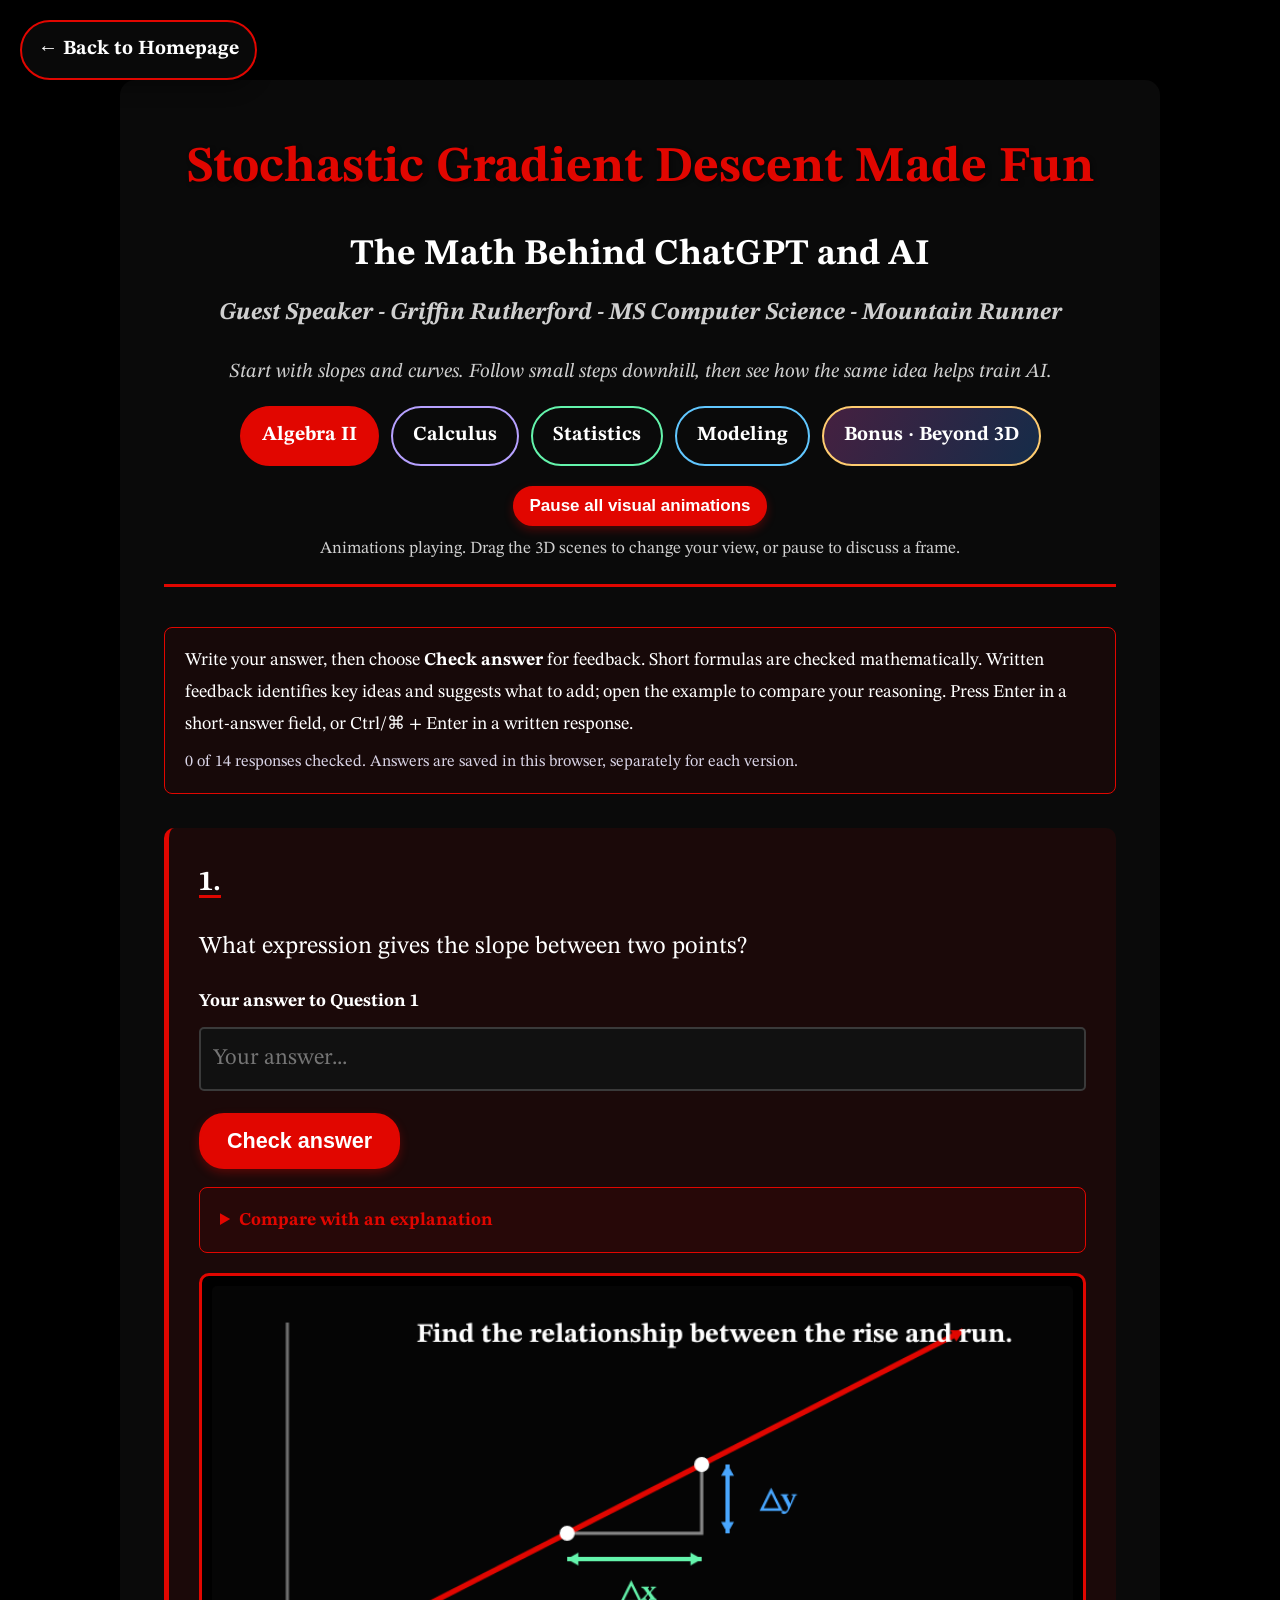
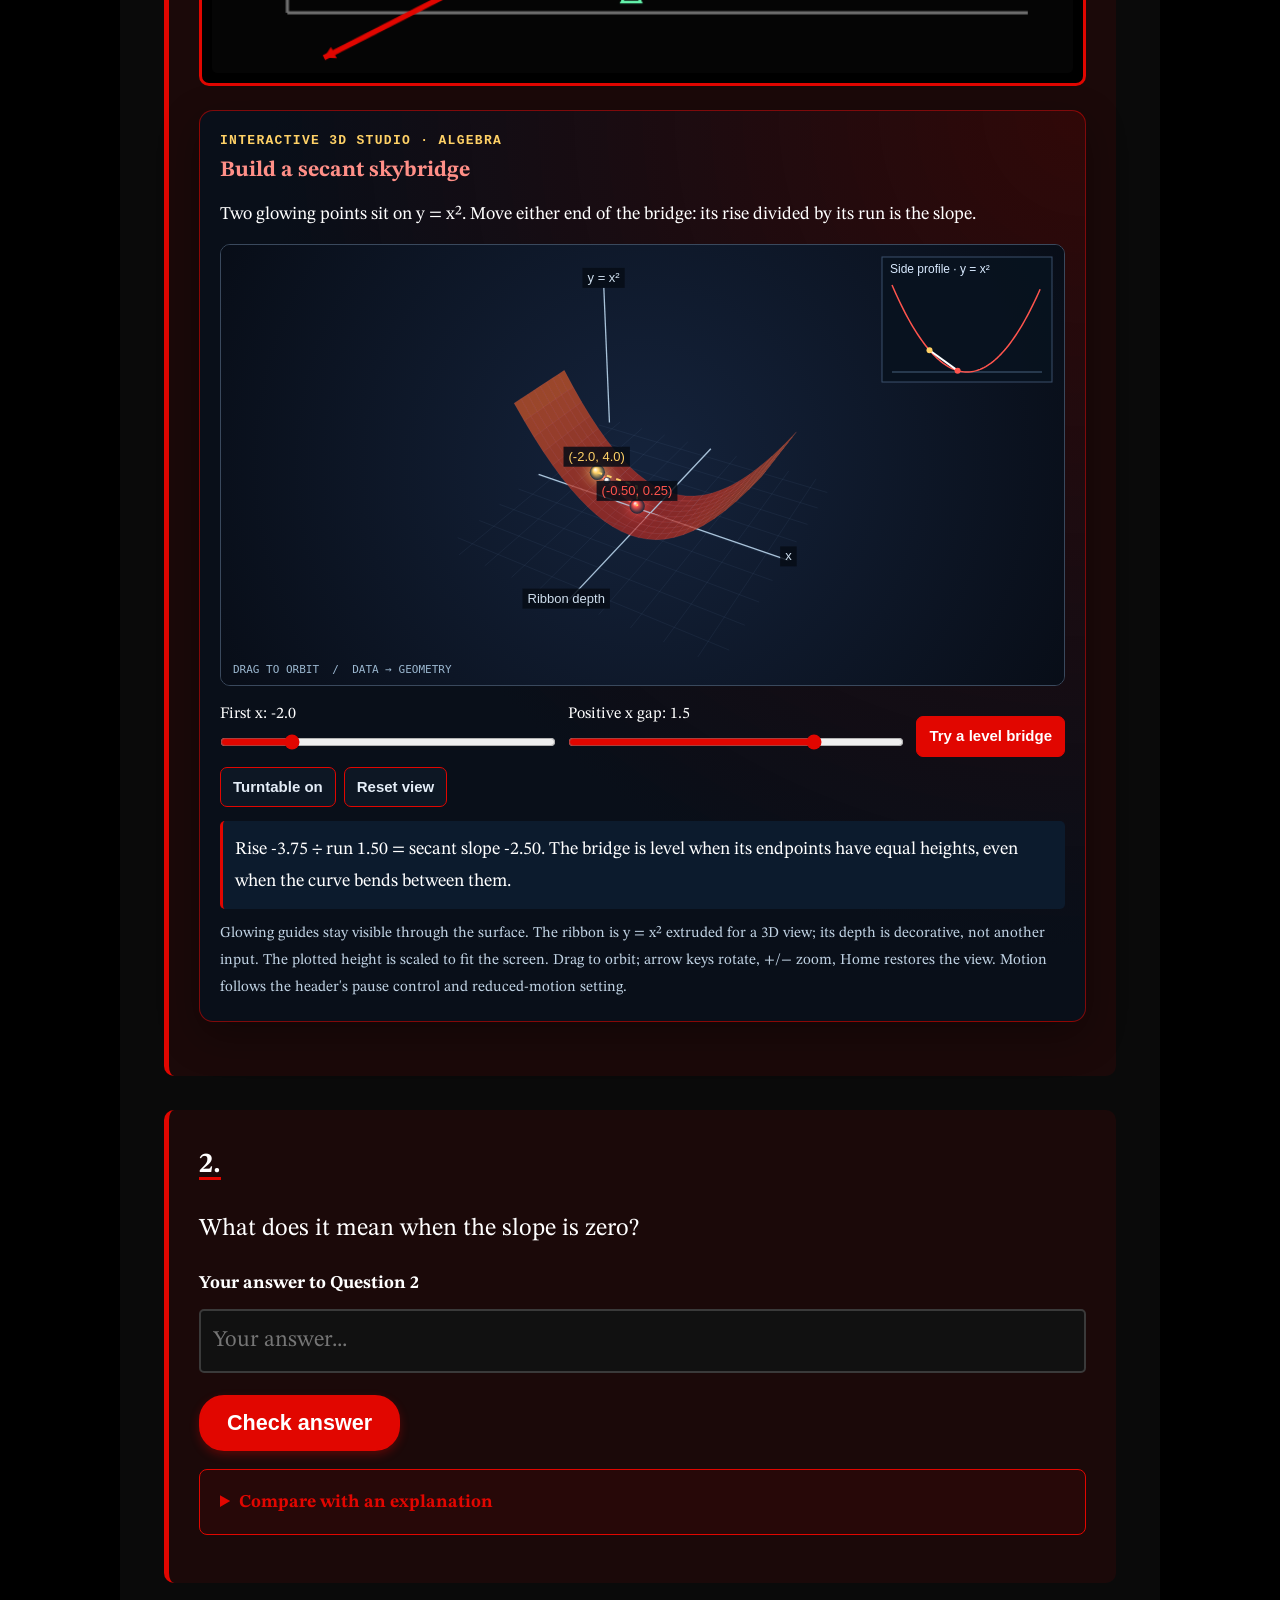
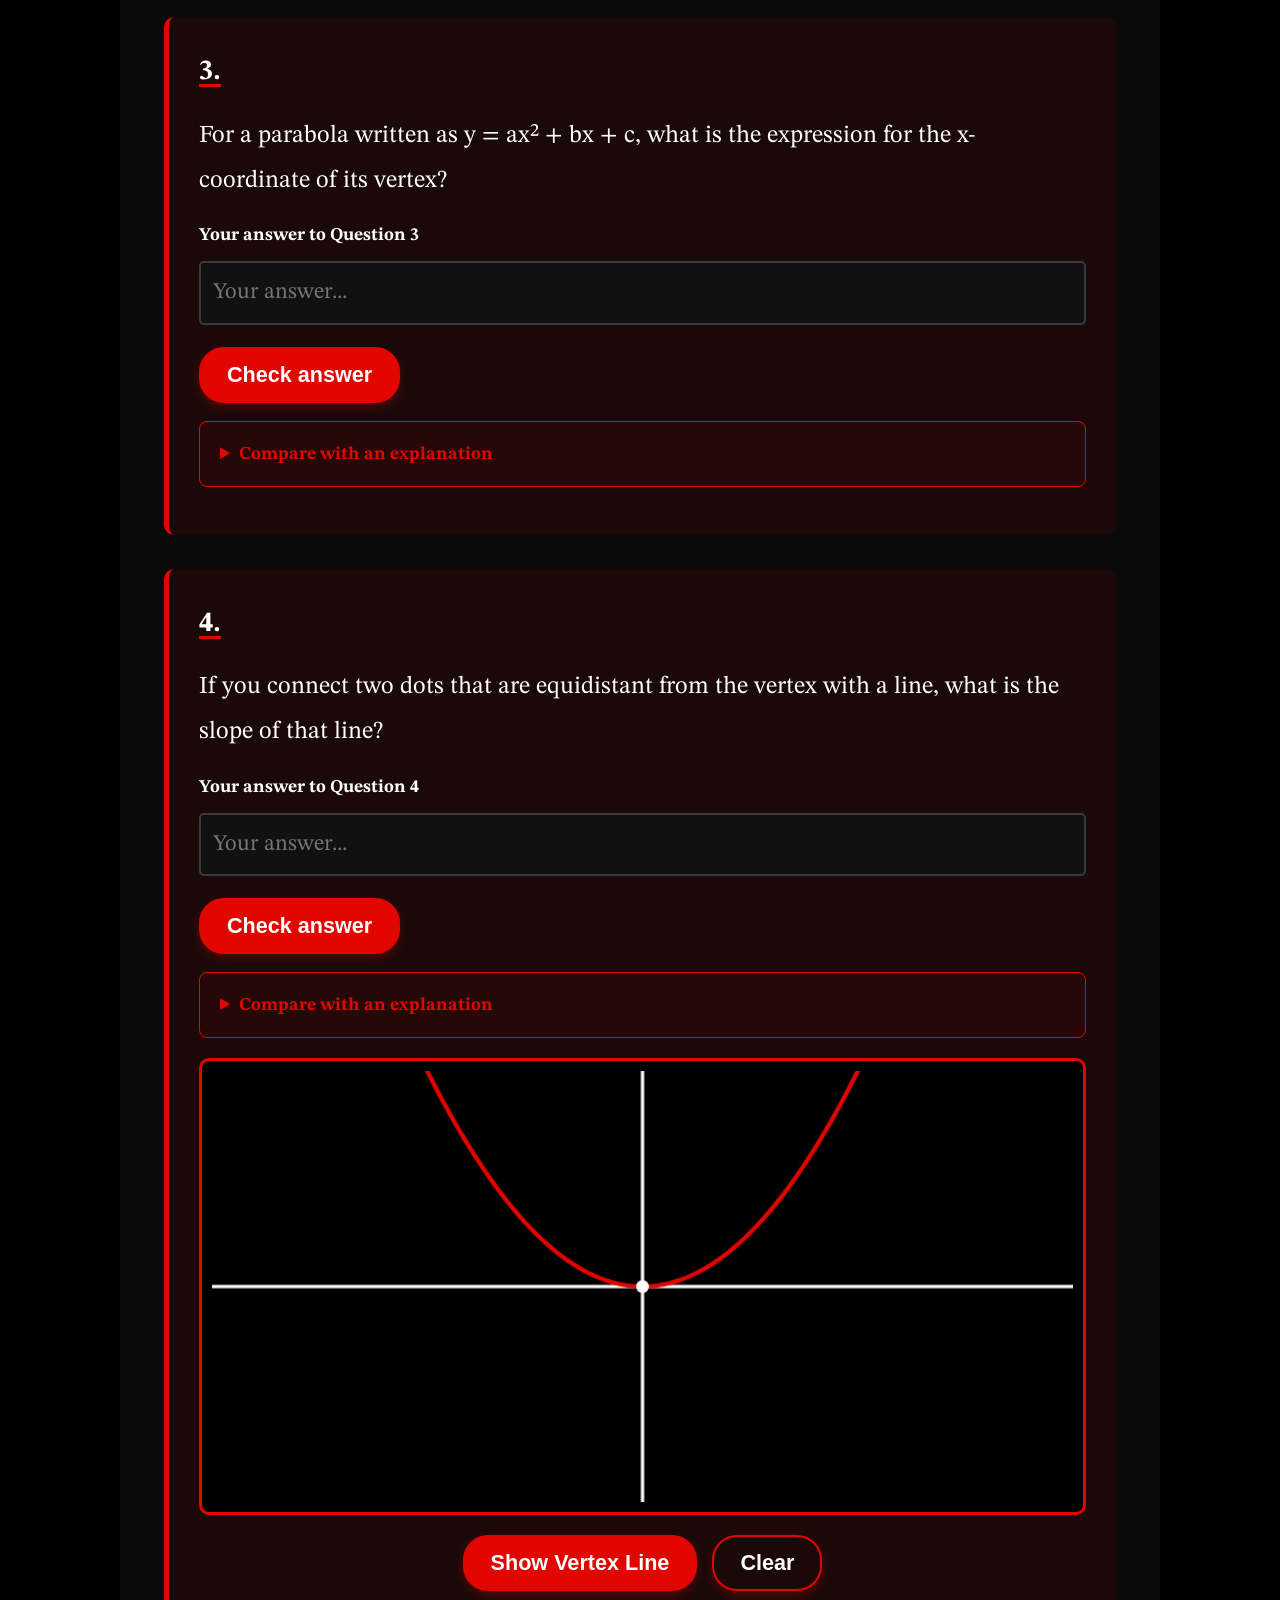
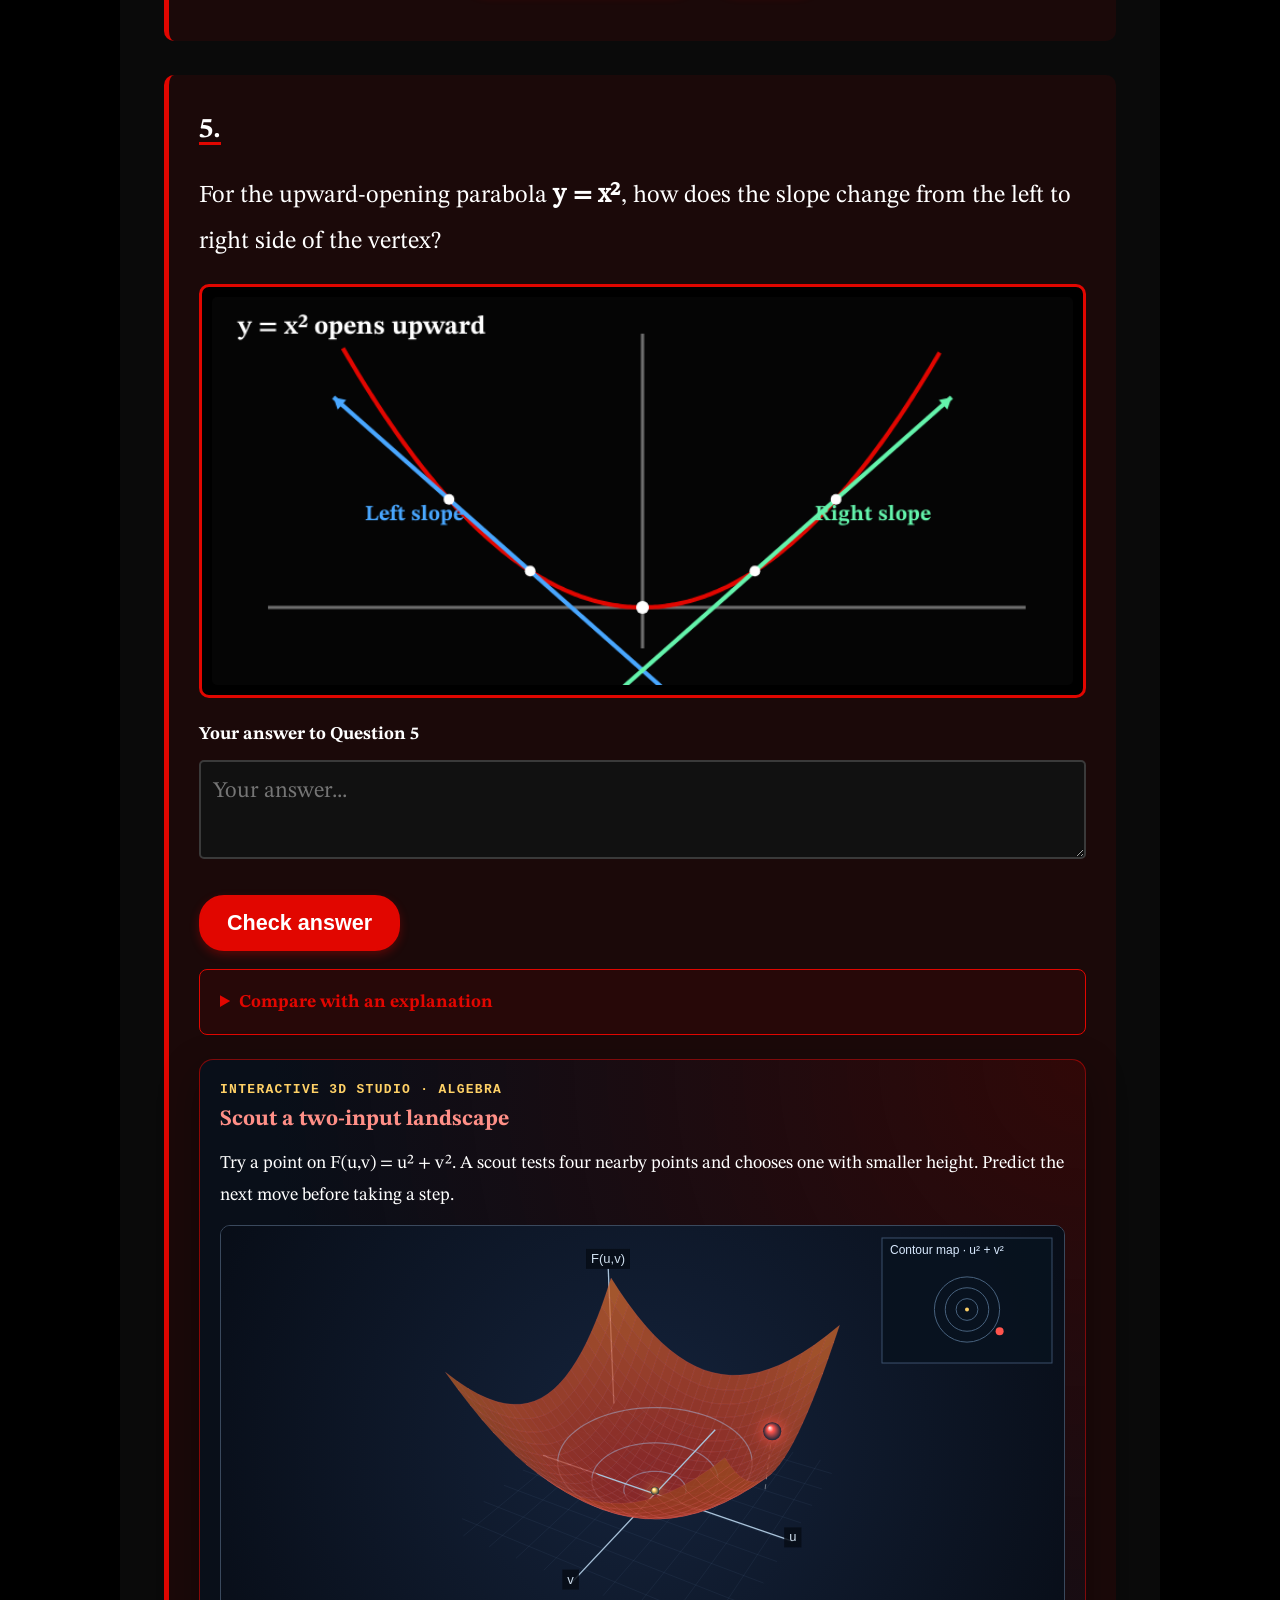
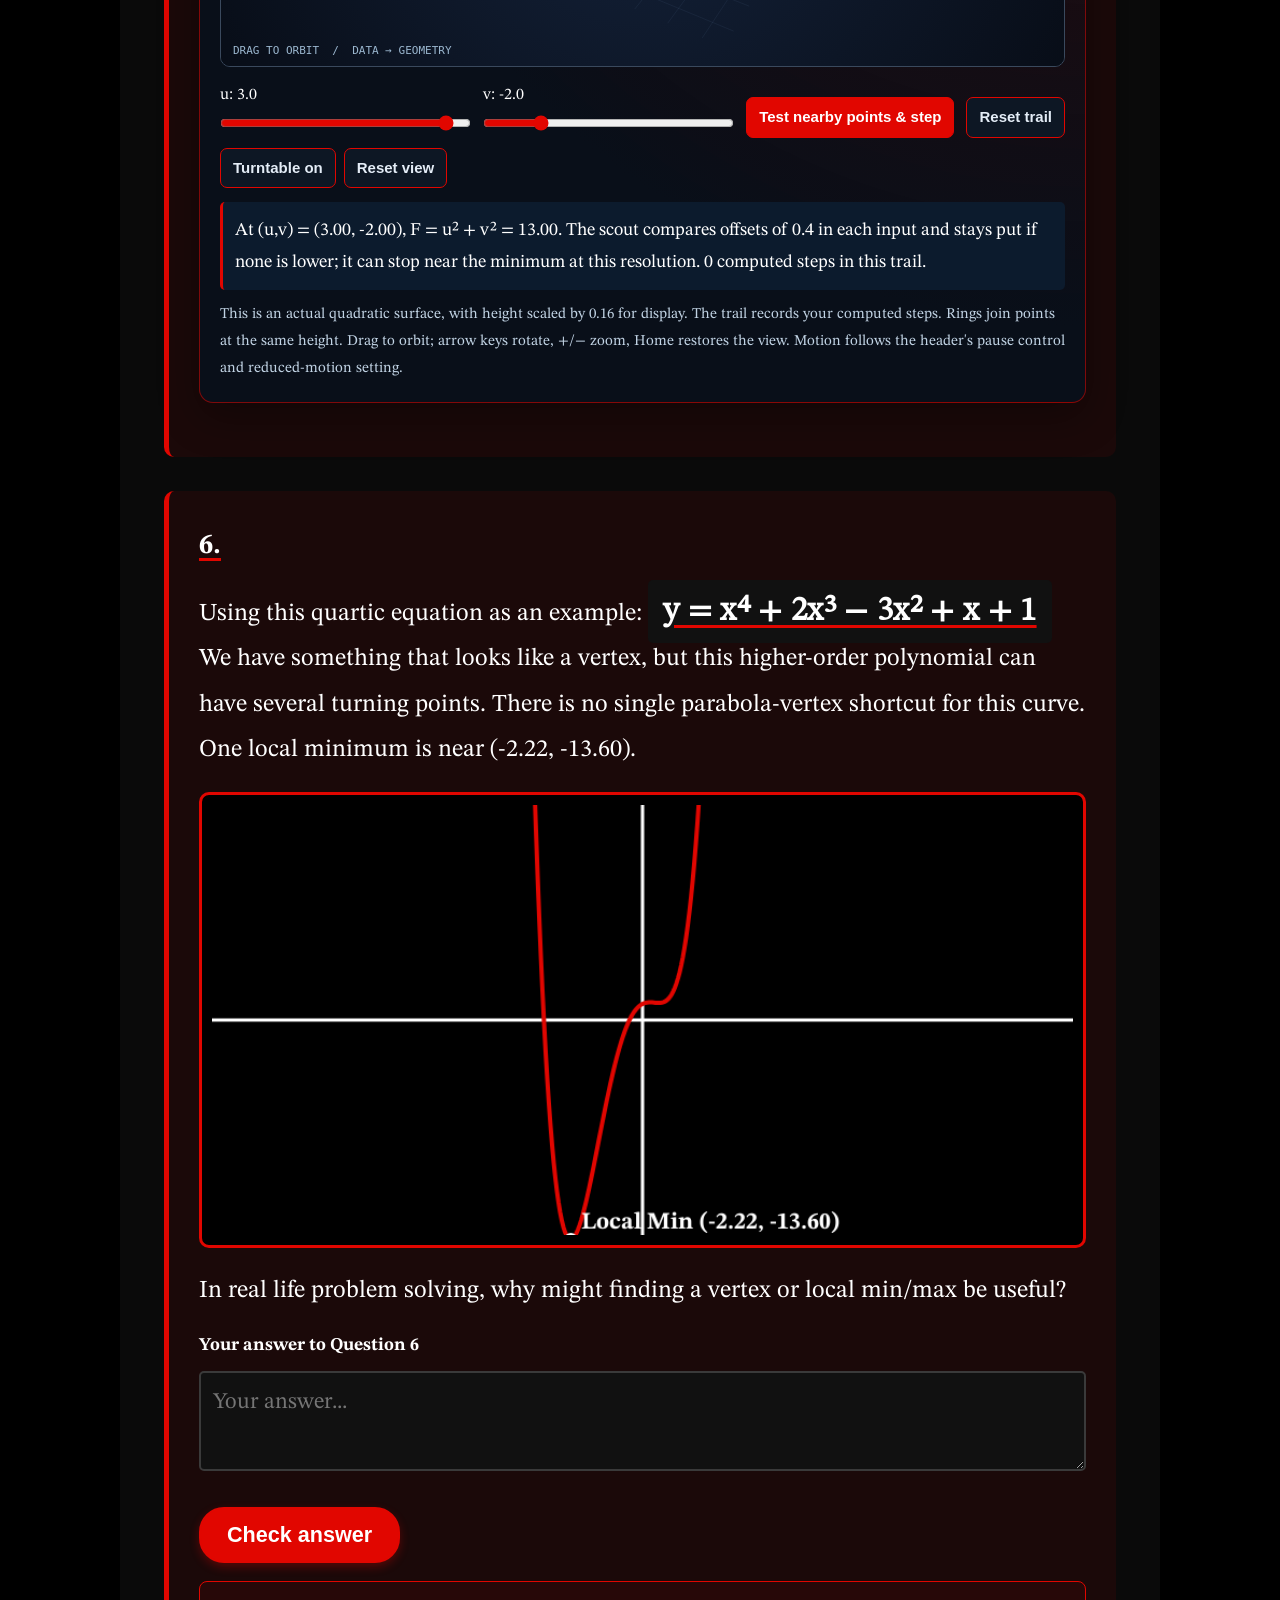
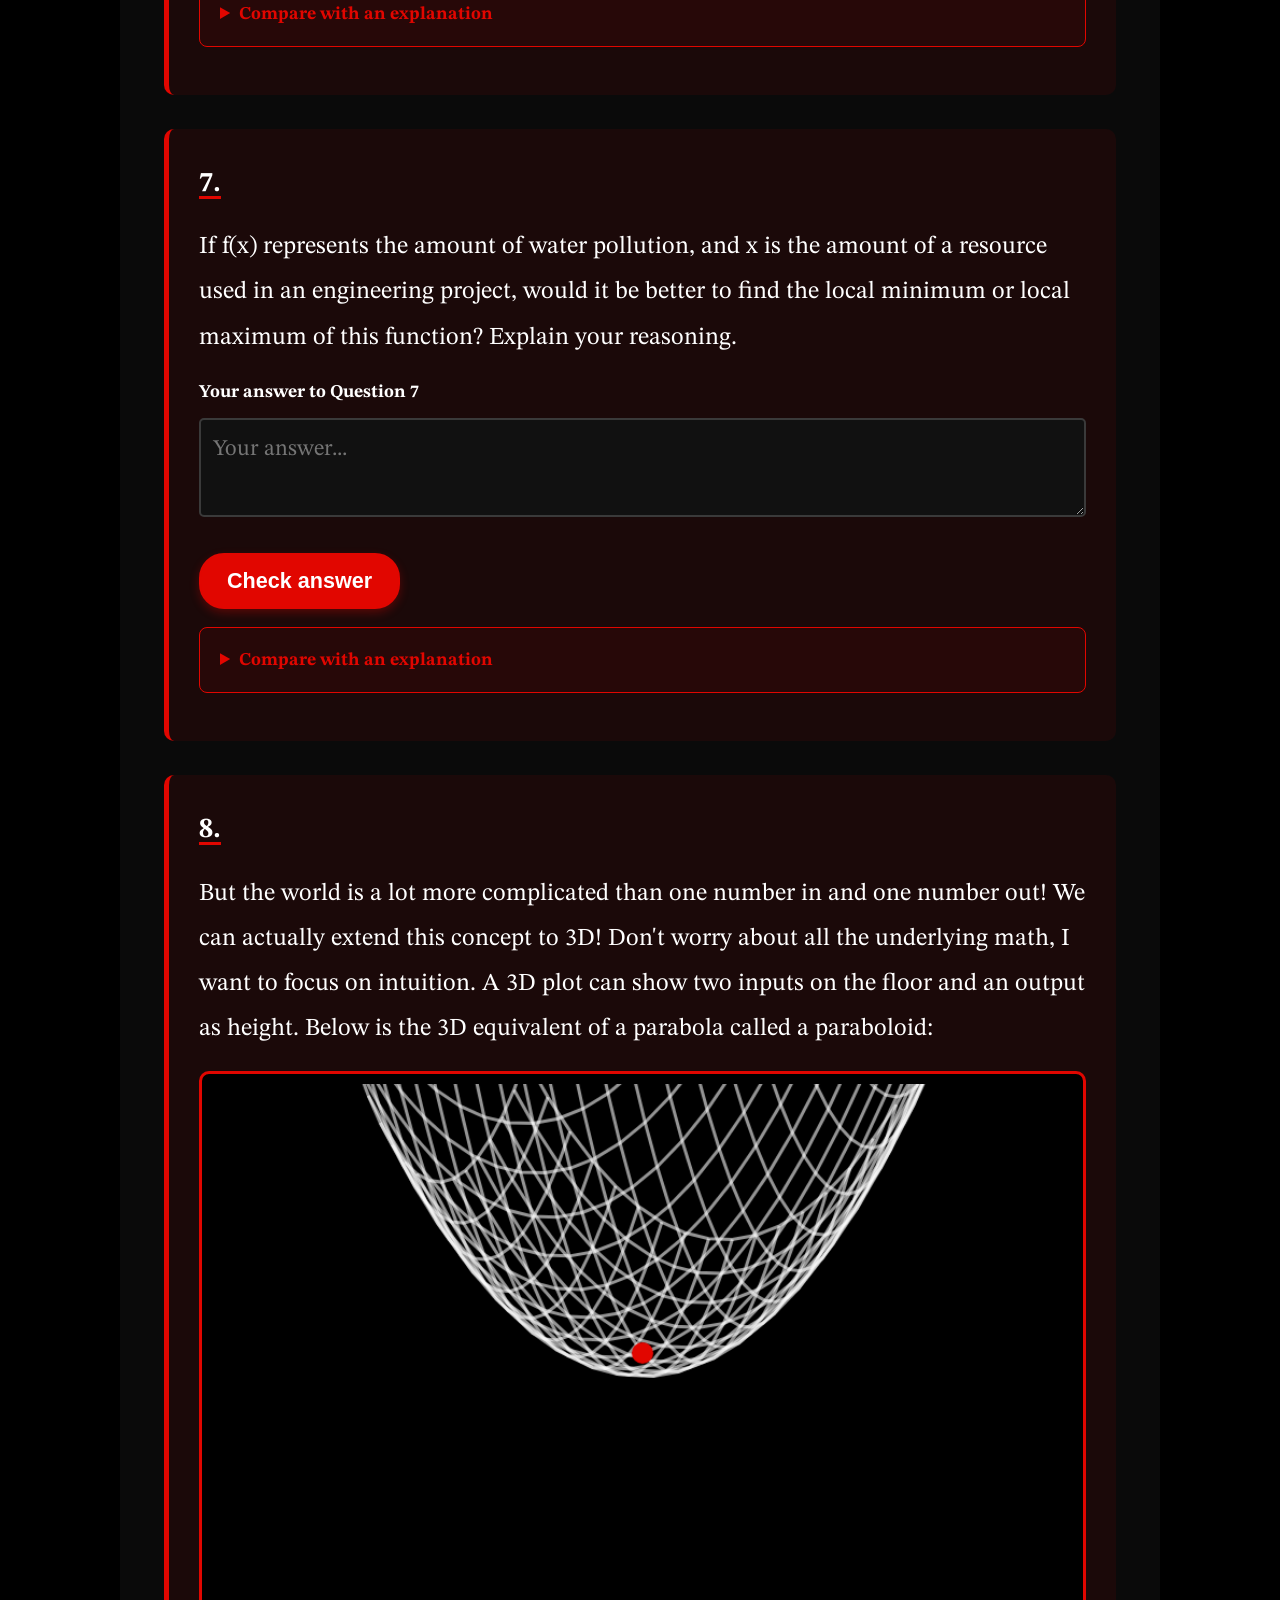
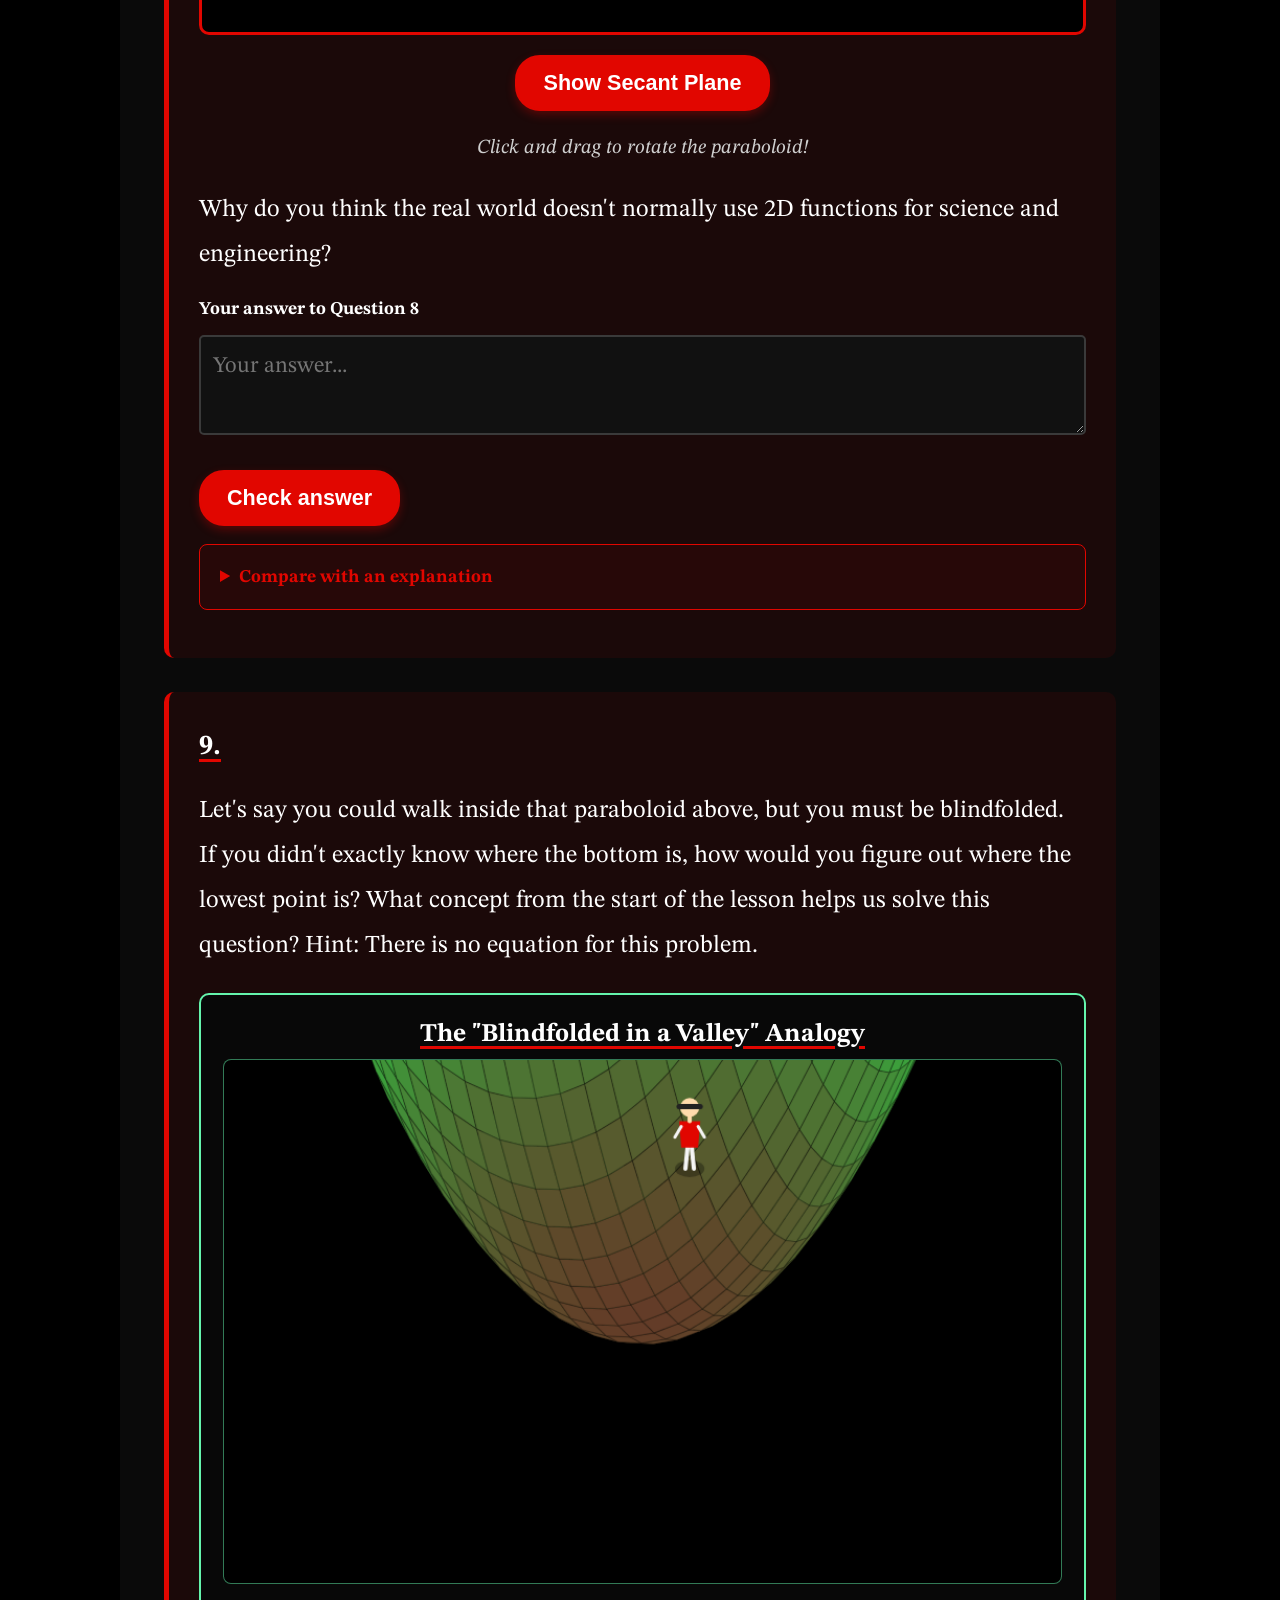
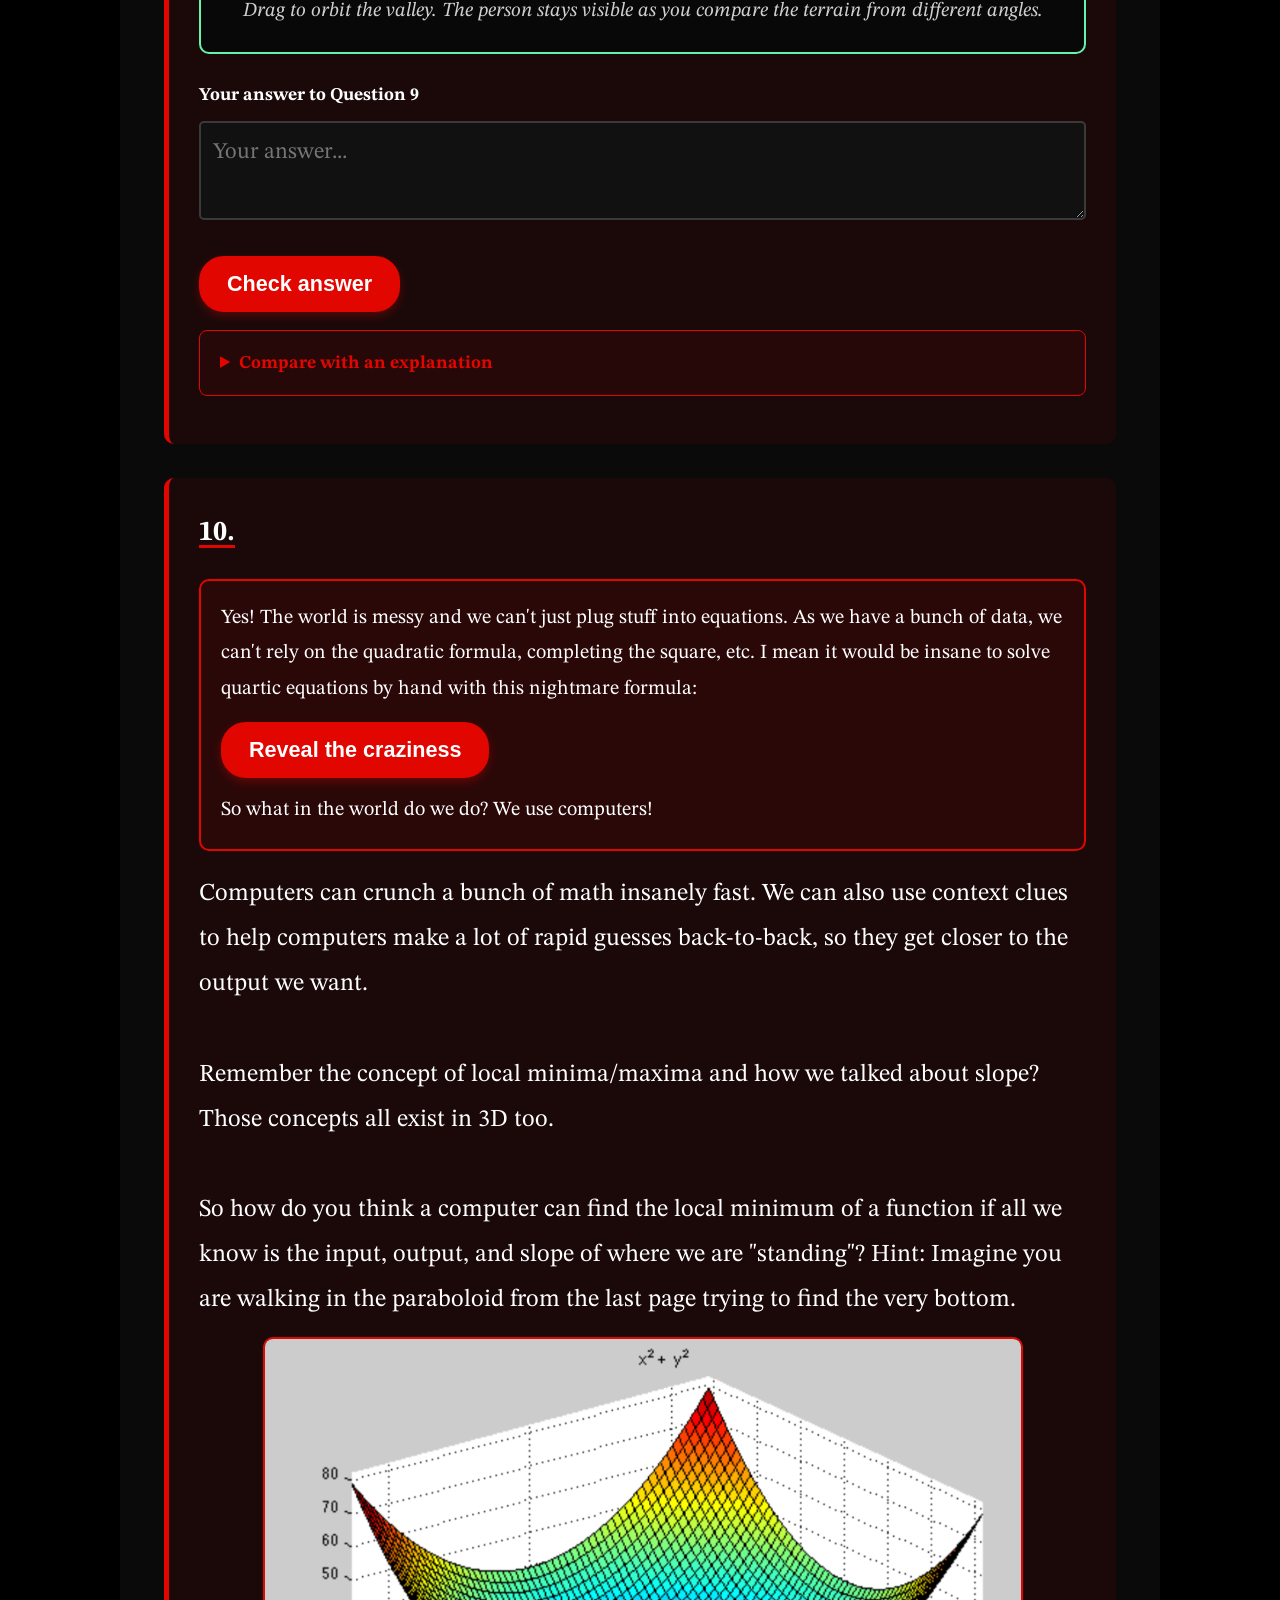
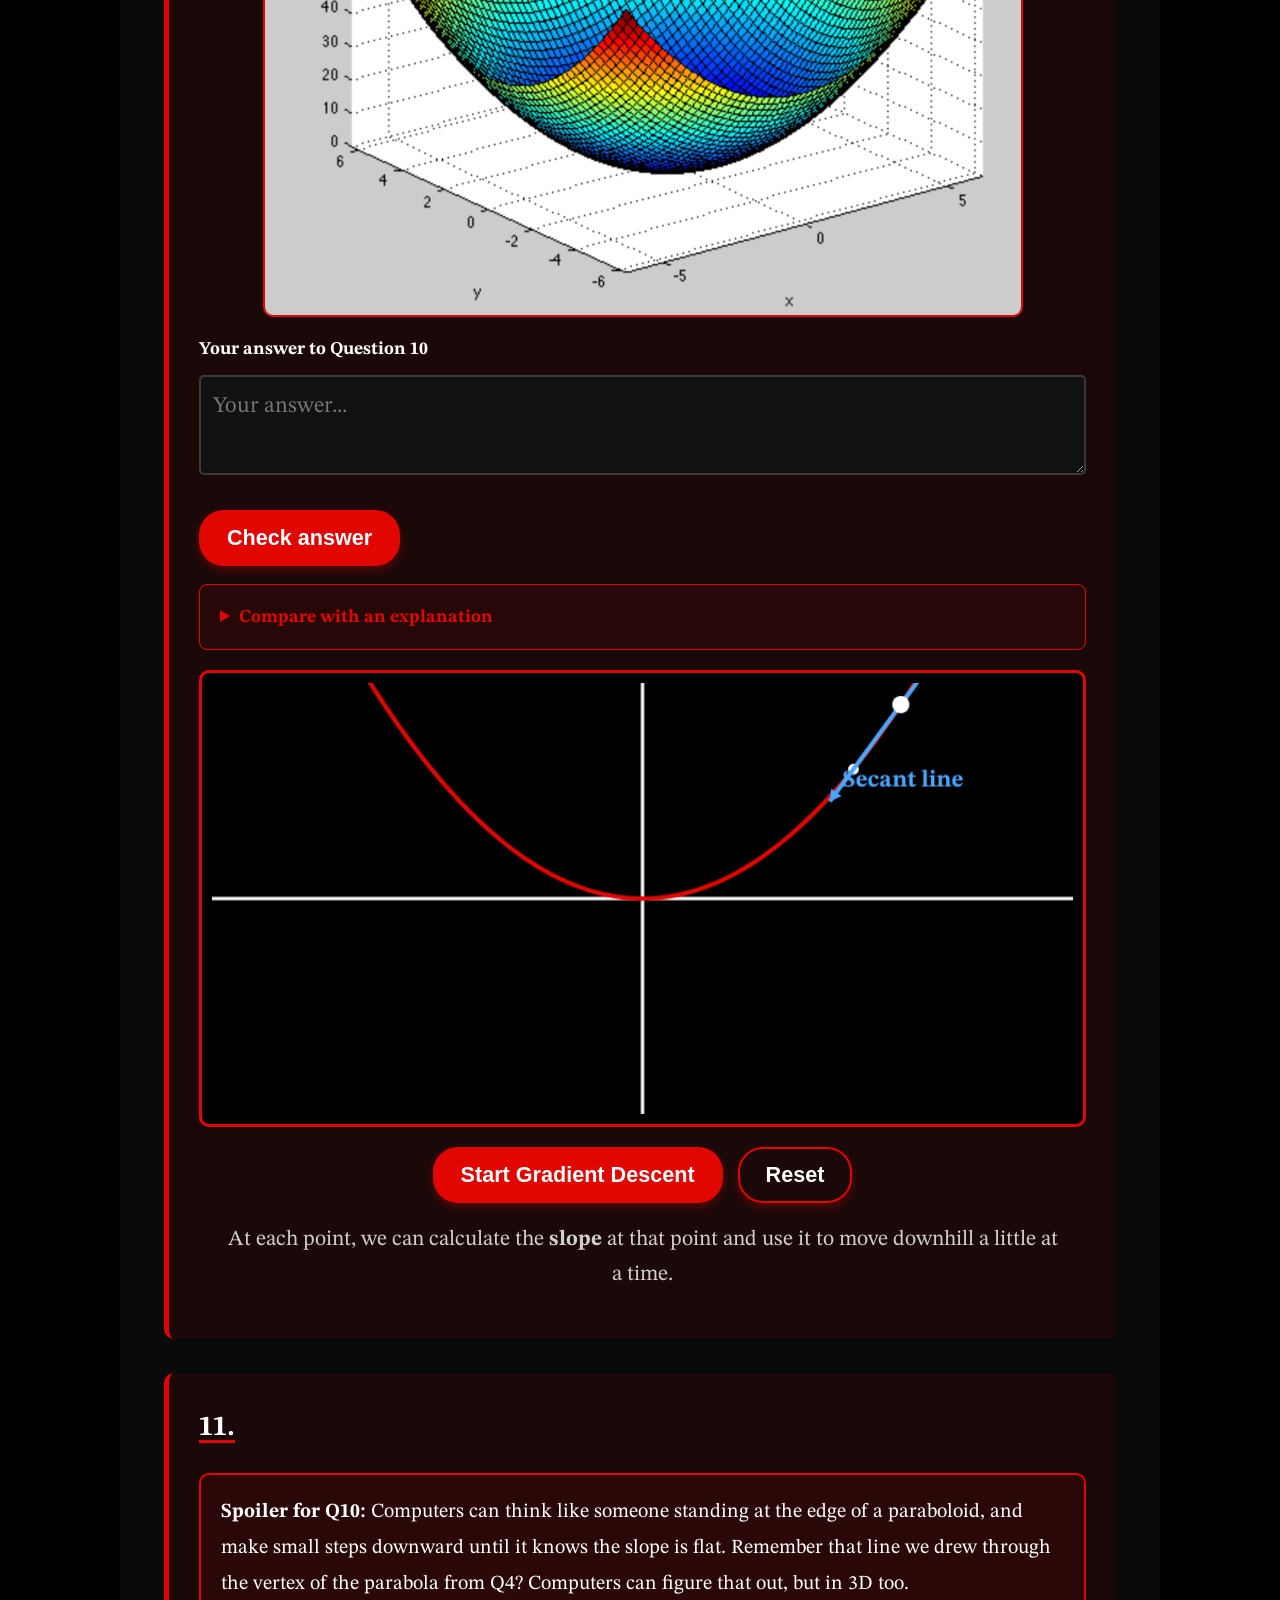
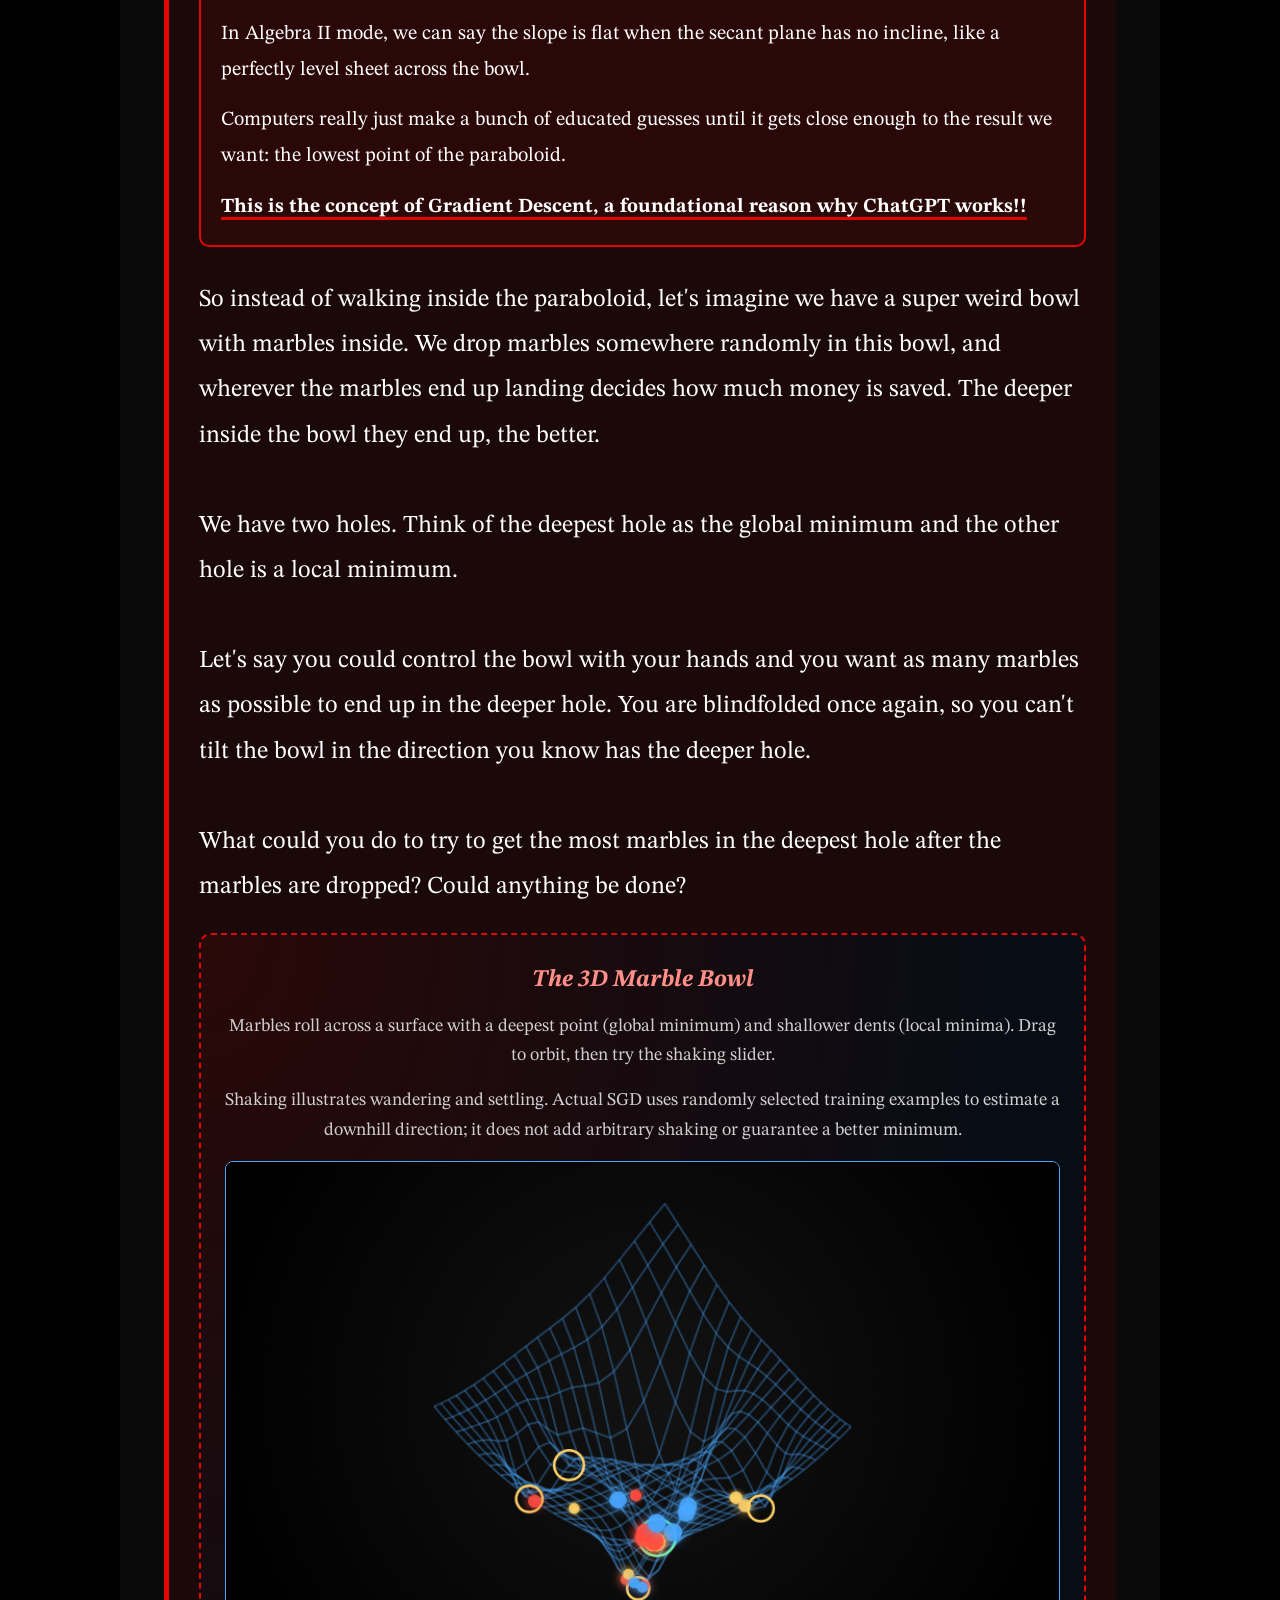
==== commit 9253863f: "Add a colorful Beyond 3D bonus expedition and generalize the modeling lesson" ====
--- a/index.html
+++ b/index.html
@@ -669,6 +669,7 @@
     <link rel="stylesheet" href="worksheet-practice.css">
     <link rel="stylesheet" href="modeling.css">
     <link rel="stylesheet" href="visual-labs.css">
+    <link rel="stylesheet" href="dimensions.css">
 </head>
 <body>
     <a class="home-link" href="https://griffinrutherford.com/">← Back to Homepage</a>
@@ -689,6 +690,8 @@
                 <label for="mode-statistics">Statistics</label>
                 <input type="radio" id="mode-modeling" name="answer-mode" value="modeling">
                 <label for="mode-modeling">Modeling</label>
+                <input type="radio" id="mode-dimensions" name="answer-mode" value="dimensions">
+                <label for="mode-dimensions">Bonus · Beyond 3D</label>
             </div>
             <div class="shared-animation-controls">
                 <button type="button" id="shared-animations-toggle" aria-pressed="false">Pause bowl and word animations</button>
@@ -1382,8 +1385,8 @@
 
         <section id="modeling-worksheet" class="worksheet-panel" aria-labelledby="modeling-title" hidden>
             <div class="model-intro">
-                <div class="model-kicker">Santa Fe Prep · Grades 11–12 · Integrated III → real decisions</div>
-                <h2 id="modeling-title">The Prep Pop-Up Challenge ☕</h2>
+                <div class="model-kicker">Grades 11–12 · Integrated III → real decisions</div>
+                <h2 id="modeling-title">The Pop-Up Café Challenge ☕</h2>
                 <p>Arts night is coming. Your team gets one hour to run a pop-up café. Byte, your enthusiastic robot intern, suggests: “Charge $100 a cup. Problem solved.” You suspect Byte needs a better model.</p>
                 <p><strong>Your mission:</strong> choose a price that earns money for the event, keeps the café welcoming, and avoids a mountain of leftovers. Build a model, test its predictions, then pitch your plan.</p>
                 <p class="model-mission">Work in pairs: one person is the model builder, the other is the skeptical event organizer. Swap jobs halfway through. All events, prices, and data below are fictional—not school records.</p>
@@ -1532,10 +1535,30 @@
         </section>
 
         <!-- Speaker Bio -->
+        <section id="dimensions-worksheet" class="worksheet-panel" aria-labelledby="dimensions-title" hidden>
+            <div class="dim-hero">
+                <div class="dim-kicker">Bonus expedition · no homework · just curiosity</div>
+                <h2 id="dimensions-title">One more direction.<span>A whole new world.</span></h2>
+                <p>We live in three spatial dimensions. Mathematics can go further. Borrow the eyes of a Flatlander, slice through an invisible world, and turn a cube in a direction your hands cannot point.</p>
+                <p class="dim-note">Eight interactive stops. Move the sliders, drag the diagrams, and follow the analogies. These are mathematical spaces and projections—not a claim that we can travel through extra physical dimensions.</p>
+                <nav class="dim-chips" aria-label="Beyond 3D stops">
+                    <a href="#dim-ladder">01 · Build a dimension</a><a href="#dim-slice">02 · Flatland</a><a href="#dim-shadow">03 · Shadows</a><a href="#dim-tesseract">04 · The tesseract</a>
+                    <a href="#dim-net">05 · Unfold it</a><a href="#dim-hypersphere">06 · A 4D visitor</a><a href="#dim-features">07 · Six coordinates</a><a href="#dim-escape">08 · The extra-direction trick</a>
+                </nav>
+            </div>
+            <div id="dimensions-labs"></div>
+            <div class="dim-outro">
+                <h3>You do not have to picture everything to understand it.</h3>
+                <p>A slice reveals a section. A shadow forgets information. A net opens a boundary. Coordinates keep track of the whole object—even when a drawing cannot.</p>
+                <p>That is useful in AI, too: a model can work with hundreds of features without drawing a hundred-dimensional room. Geometry follows the coordinates; our pictures are carefully chosen windows.</p>
+                <p class="dim-note">Want to keep exploring? <a href="https://mathworld.wolfram.com/Tesseract.html">Tesseracts</a> · <a href="https://mathworld.wolfram.com/Hypersphere.html">Hyperspheres</a> · <a href="https://mathworld.wolfram.com/Hypercube.html">Hypercube counts</a> from Wolfram MathWorld.</p>
+            </div>
+        </section>
+
         <div class="speaker-bio">
             <h2 style="margin-bottom: 20px; text-align: center;">About the Speaker (Griffin Rutherford)</h2>
             <p>
-                I am a graduate of Santa Fe Prep and a Bachelor and Master of Science in Computer Science Graduate from Colorado School of Mines. People say I have "golden retriever energy", and I love being physically active. I am an avid weightlifter, trail cyclist, snowboarder, runner, and more. I moved back to Santa Fe to work a remote position as an AI Research Engineer. I was a member of the Alpha Tau Omega fraternity as Philanthropy Chair, and I lived in the frat house basement for two years (at the expense of my GPA). I also love to sing, write, and enjoy long conversations with friends and family.
+                I hold a Bachelor and Master of Science in Computer Science from Colorado School of Mines. People say I have "golden retriever energy", and I love being physically active. I am an avid weightlifter, trail cyclist, snowboarder, runner, and more. I moved back to Santa Fe to work a remote position as an AI Research Engineer. I was a member of the Alpha Tau Omega fraternity as Philanthropy Chair, and I lived in the frat house basement for two years (at the expense of my GPA). I also love to sing, write, and enjoy long conversations with friends and family.
             </p>
             <div class="ig-post">
                 <a href="https://www.instagram.com/p/Cvgq7rvOr7U/?img_index=1" target="_blank" rel="noopener noreferrer">
@@ -1595,30 +1618,35 @@
         const originalWorksheet = document.getElementById('original-worksheet');
         const statisticsWorksheet = document.getElementById('statistics-worksheet');
         const modelingWorksheet = document.getElementById('modeling-worksheet');
+        const dimensionsWorksheet = document.getElementById('dimensions-worksheet');
         const originalIntro = document.getElementById('worksheet-intro').textContent.trim();
 
         function syncWorksheetMode() {
             const isStatistics = currentMode === 'statistics';
             const isModeling = currentMode === 'modeling';
+            const isDimensions = currentMode === 'dimensions';
             document.body.dataset.worksheetMode = currentMode;
             const theme = getComputedStyle(document.body);
             worksheetAccent = theme.getPropertyValue('--worksheet-accent').trim();
             worksheetAccentRGB = theme.getPropertyValue('--worksheet-accent-rgb').trim();
             document.body.classList.toggle('statistics-mode', isStatistics);
-            originalWorksheet.hidden = isStatistics || isModeling;
+            originalWorksheet.hidden = isStatistics || isModeling || isDimensions;
             statisticsWorksheet.hidden = !isStatistics;
             modelingWorksheet.hidden = !isModeling;
+            dimensionsWorksheet.hidden = !isDimensions;
             document.getElementById('worksheet-subtitle').textContent = isStatistics
                 ? 'Statistics at the Meteor Munch Arcade'
-                : isModeling ? 'Mathematical Modeling: the Prep Pop-Up Challenge' : 'The Math Behind ChatGPT and AI';
+                : isDimensions ? 'Bonus: a visual expedition beyond three dimensions' : isModeling ? 'Mathematical Modeling: the Pop-Up Café Challenge' : 'The Math Behind ChatGPT and AI';
             document.getElementById('worksheet-intro').textContent = isStatistics
                 ? 'Help Byte turn arcade scorecards into smarter guesses—then follow the same ideas into AI. No calculus needed.'
-                : isModeling ? 'Build a model. Test a plot twist. Pitch your café plan—then connect your predictions to AI.' : originalIntro;
+                : isDimensions ? 'A playful tour through slices, shadows, tesseracts, and hidden coordinates. No calculus required.' : isModeling ? 'Build a model. Test a plot twist. Pitch your café plan—then connect your predictions to AI.' : originalIntro;
 
             window.syncWorksheetAnimations(currentMode);
             window.syncVisualLabs?.(currentMode);
+            window.syncDimensions?.(currentMode);
             if (!isStatistics) window.pauseStatisticsWorksheet?.();
             if (!isModeling) window.pauseModelingWorksheet?.();
+            if (isDimensions) return;
             if (isModeling) {
                 window.renderModelingWorksheet?.();
                 return;
@@ -4193,5 +4221,7 @@
     <script src="modeling-core.js"></script>
     <script src="modeling.js"></script>
     <script src="visual-labs.js"></script>
+    <script src="dimensions-core.js"></script>
+    <script src="dimensions.js"></script>
 </body>
 </html>
--- a/dimensions.css
+++ b/dimensions.css
@@ -0,0 +1,68 @@
+body[data-worksheet-mode="dimensions"] {
+    --worksheet-accent: #ffcc70;
+    --worksheet-accent-rgb: 255, 204, 112;
+    --worksheet-button-ink: #160b25;
+    --worksheet-panel: #120e24;
+    background: radial-gradient(ellipse at top, #25113d, #060810 65%);
+}
+body[data-worksheet-mode="dimensions"] .home-link { position: absolute; }
+.mode-toggle label[for="mode-dimensions"] { border-color: #ffcc70; background: linear-gradient(120deg, #452040, #152c49); }
+body[data-worksheet-mode="dimensions"] .mode-toggle input:checked + label { background: linear-gradient(100deg, #ffb66f, #f091ff, #68e4ff); color: #140d25; }
+.dim-hero {
+    position: relative; overflow: hidden; padding: clamp(24px, 5vw, 56px); margin: 24px 0 30px;
+    border: 1px solid #8069b4; border-radius: 24px;
+    background: radial-gradient(ellipse at 90% 0, #54255699, transparent 50%), radial-gradient(ellipse at 0 100%, #14516c99, transparent 55%), #140f2b;
+}
+.dim-hero::after { content: ""; position: absolute; width: 290px; height: 290px; right: -125px; top: -130px; border: 28px solid #cf75ff1a; border-radius: 50%; box-shadow: 0 0 0 35px #66e4ff0d, 0 0 0 80px #ffc56a0a; pointer-events: none; }
+#dimensions-worksheet { --dim-ink: #e9eaff; }
+.dim-kicker { font-family: system-ui, sans-serif; font-size: 12px; letter-spacing: .14em; text-transform: uppercase; font-weight: 700; color: #ffd77f; }
+.dim-hero h2 { color: #fff; font-size: clamp(34px, 5vw, 58px); line-height: 1.1; max-width: 700px; margin: 16px 0 22px; letter-spacing: -.025em; }
+.dim-hero h2 span { display: block; color: #88e6ff; background: linear-gradient(90deg,#66e4ff,#b9a1ff,#ff94cf,#ffd77f); background-clip: text; -webkit-background-clip: text; -webkit-text-fill-color: transparent; }
+.dim-hero p { max-width: 750px; color: #e0dbed; }
+.dim-chips { display: flex; flex-wrap: wrap; gap: 10px; margin-top: 24px; }
+.dim-chips a { color: #ece7ff; text-decoration: none; padding: 6px 13px; border: 1px solid #7d668f; border-radius: 999px; background: #110d2280; font: 600 12px/1.5 system-ui,sans-serif; }
+.dim-chips a:hover { background: #343055; border-color: #a2e8ff; }
+.dim-card { --dim-color: #68e4ff; margin: 30px 0; padding: clamp(16px, 3vw, 30px); border: 1px solid color-mix(in srgb,var(--dim-color) 45%,#2b2549); border-radius: 22px; background: radial-gradient(ellipse at 100% 0,color-mix(in srgb,var(--dim-color) 12%,transparent),transparent 55%),#111023; scroll-margin-top: 20px; }
+.dim-card h3 { color: #f9f4ff; font-size: clamp(25px, 3vw, 35px); line-height: 1.25; margin: 8px 0 14px; }
+.dim-card > p { color: #dfdbec; }
+.dim-card .dim-kicker { color: var(--dim-color); }
+.dim-stage { position: relative; margin: 22px 0 16px; border: 1px solid #49405f; border-radius: 16px; overflow: hidden; background: #080c1a; }
+.dim-stage canvas { display: block; width: 100%; height: clamp(310px, 40vw, 440px); border: 0; margin: 0; border-radius: 0; touch-action: pan-y; }
+.dim-stage canvas:focus-visible { outline: 3px solid var(--dim-color); outline-offset: -5px; }
+.dim-card :is(button,select,input,a):focus-visible, .dim-chips a:focus-visible { outline: 3px solid #ffdb85; outline-offset: 4px; }
+.dim-legend { display: flex; flex-wrap: wrap; gap: 8px 22px; color: #d7d4e7; font: 12px/1.6 system-ui,sans-serif; }
+.dim-legend span::before { content: ""; display: inline-block; background: var(--swatch,var(--dim-color)); width: 8px; height: 8px; border-radius: 50%; margin-right: 7px; }
+.dim-controls { display: grid; grid-template-columns: repeat(auto-fit,minmax(min(100%,215px),1fr)); gap: 14px; margin: 20px 0; }
+.dim-controls label { display: flex; flex-direction: column; gap: 5px; font: 600 13px/1.6 system-ui,sans-serif; color: #e7e2f2; min-width: 0; }
+.dim-controls output { color: var(--dim-color); font-variant-numeric: tabular-nums; }
+.dim-controls input[type="range"] { width: 100%; padding: 8px 0; margin: 0; border: 0; accent-color: var(--dim-color); min-height: 36px; background: transparent; }
+.dim-controls select { max-width: 100%; width: 100%; font: 13px/1.5 system-ui,sans-serif; padding: 10px; background: #19162e; border: 1px solid #716086; color: #fff; border-radius: 8px; }
+.dim-views { display: flex; flex-wrap: wrap; gap: 8px; margin: 14px 0; }
+.dim-card button { margin: 0; padding: 10px 14px; min-height: 42px; background: #1a1833; color: #f2eaff; border: 1px solid #786393; border-radius: 9px; box-shadow: none; font: 600 12px/1.4 system-ui,sans-serif; }
+.dim-card button:hover, .dim-card button[aria-pressed="true"] { background: color-mix(in srgb,var(--dim-color) 22%,#171327); border-color: var(--dim-color); }
+.dim-summary { margin: 16px 0 0; padding: 14px 16px; border-left: 3px solid var(--dim-color); border-radius: 0 10px 10px 0; background: #23213c; color: #f5edff !important; font-size: 17px; line-height: 1.65; font-variant-numeric: tabular-nums; }
+.dim-note { margin-top: 14px; font-size: 15px; line-height: 1.7; color: #bdb9d0 !important; }
+.dim-prompt { margin-top: 20px; padding-top: 14px; border-top: 1px dashed #625272; color: #ffdd93 !important; font-size: 17px; }
+.dim-outro { border: 1px solid #705c9a; border-radius: 20px; padding: 26px; background: linear-gradient(115deg,#193448,#352344); }
+.dim-outro h3 { color: #ffdba3; margin-bottom: 12px; }
+.dim-outro a { color: #a3edff; }
+@media(max-width:600px) {
+    body[data-worksheet-mode="dimensions"] { padding: 12px; }
+    body[data-worksheet-mode="dimensions"] .container { padding: 16px; }
+    .dim-hero { padding: 22px 18px; }
+    .dim-card { padding: 16px 12px; }
+    .dim-stage canvas { height: 390px; }
+    #dim-shadow-canvas { height: 460px; }
+    #dim-net-canvas { height: 540px; }
+    #dim-features-canvas { height: 540px; }
+    .dim-summary { font-size: 16px; padding: 12px; }
+    .dim-outro { padding: 20px 16px; }
+}
+@media print {
+    body[data-worksheet-mode="dimensions"], body[data-worksheet-mode="dimensions"] .container { background: white; color: black; }
+    body[data-worksheet-mode="dimensions"] :is(.header,.home-link,.speaker-bio,.footer) { display: none; }
+    #dimensions-worksheet :is(.dim-stage,.dim-controls,.dim-views,.dim-chips) { display: none; }
+    #dimensions-worksheet :is(.dim-hero,.dim-card,.dim-outro,.dim-summary) { background: white; color: black !important; box-shadow: none; border-color: #777; break-inside: avoid; }
+    #dimensions-worksheet :is(h2,h3,p,.dim-kicker,.dim-note,.dim-prompt,a) { color: black !important; }
+    .dim-hero h2 span { -webkit-text-fill-color: black; background: none; }
+}
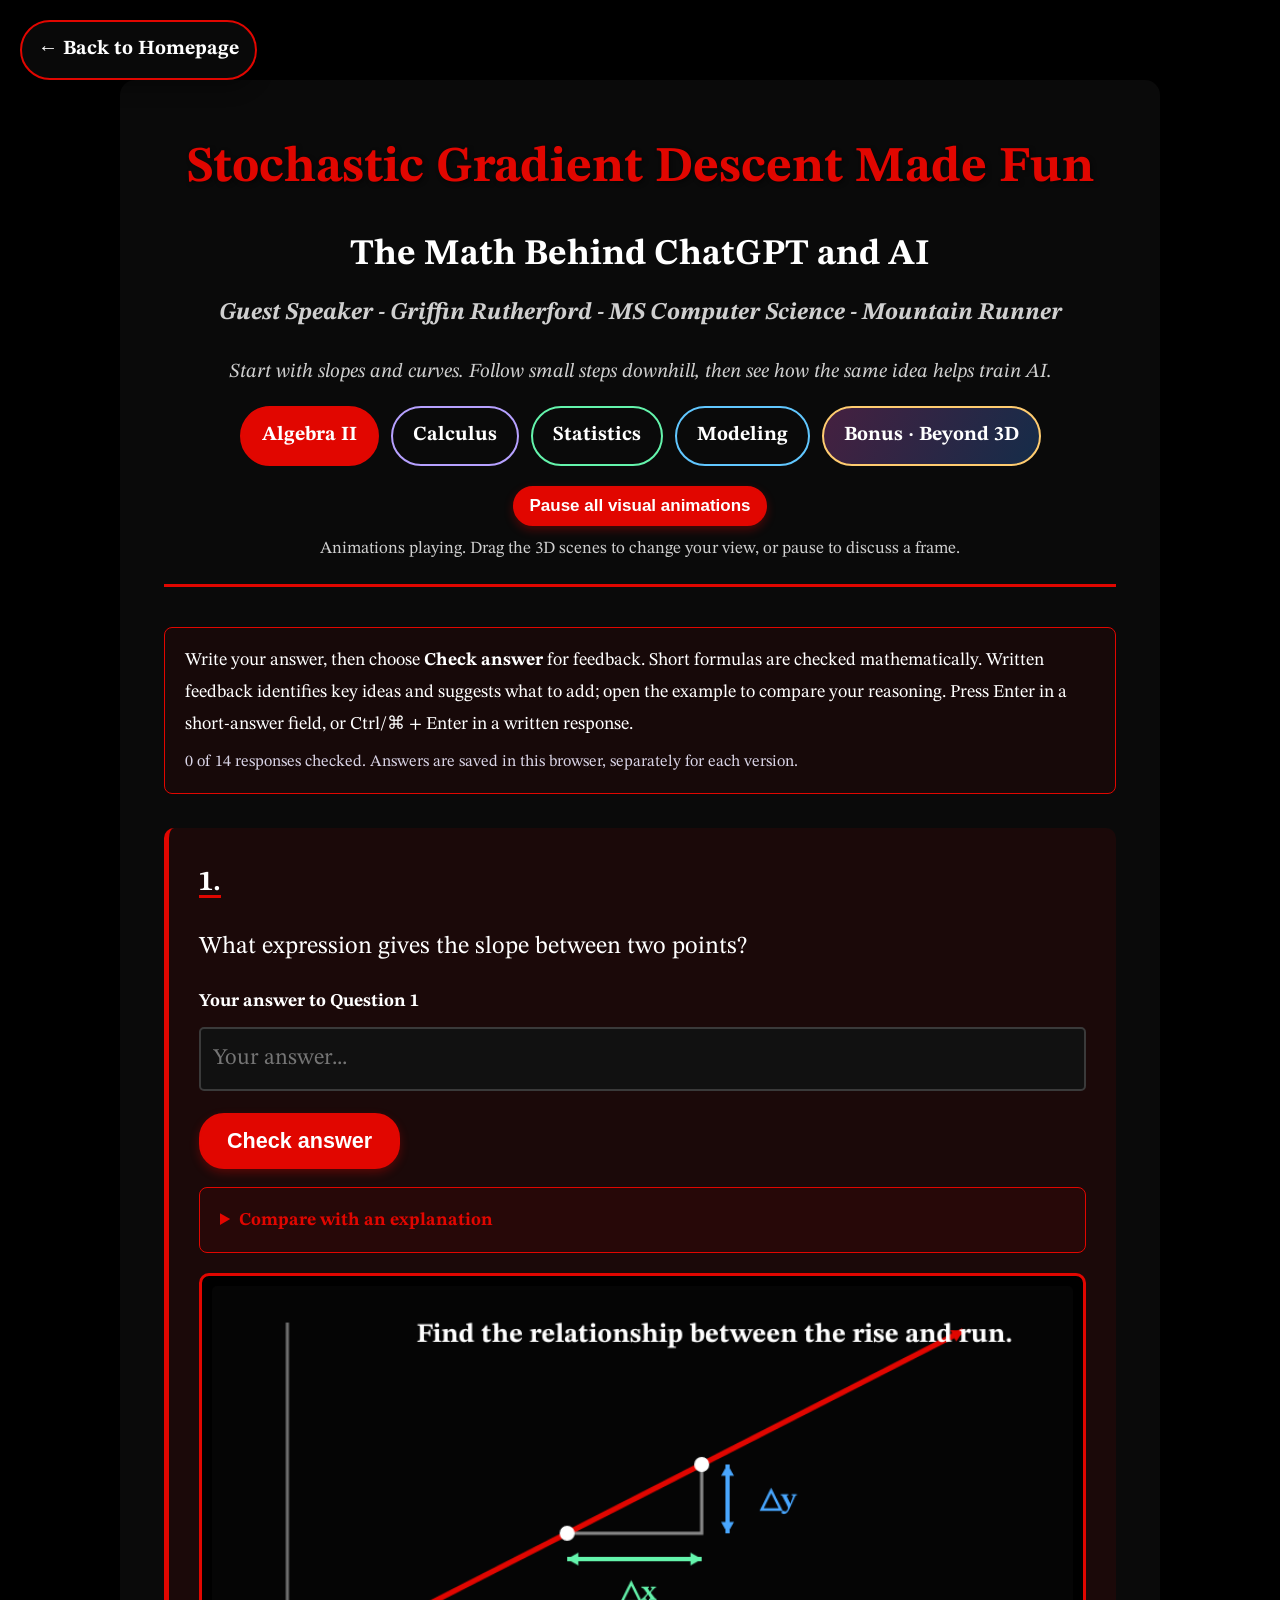
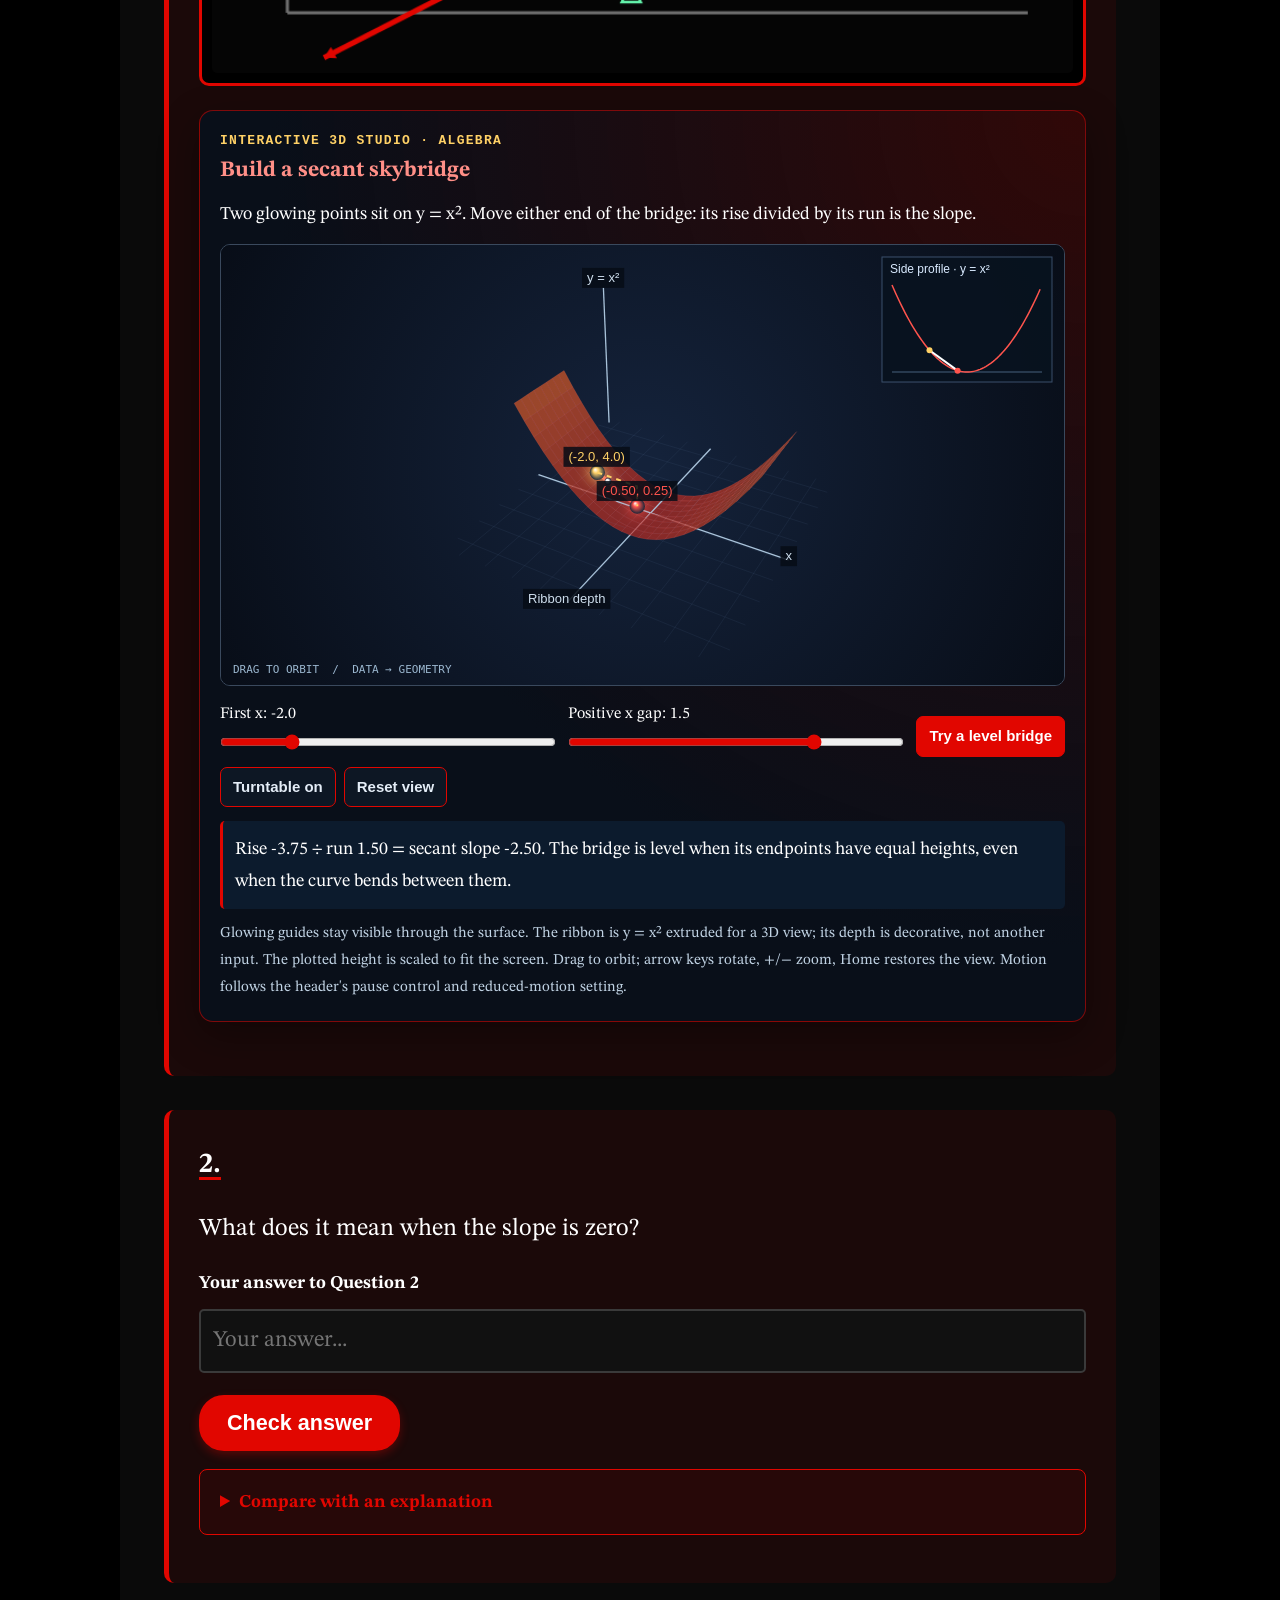
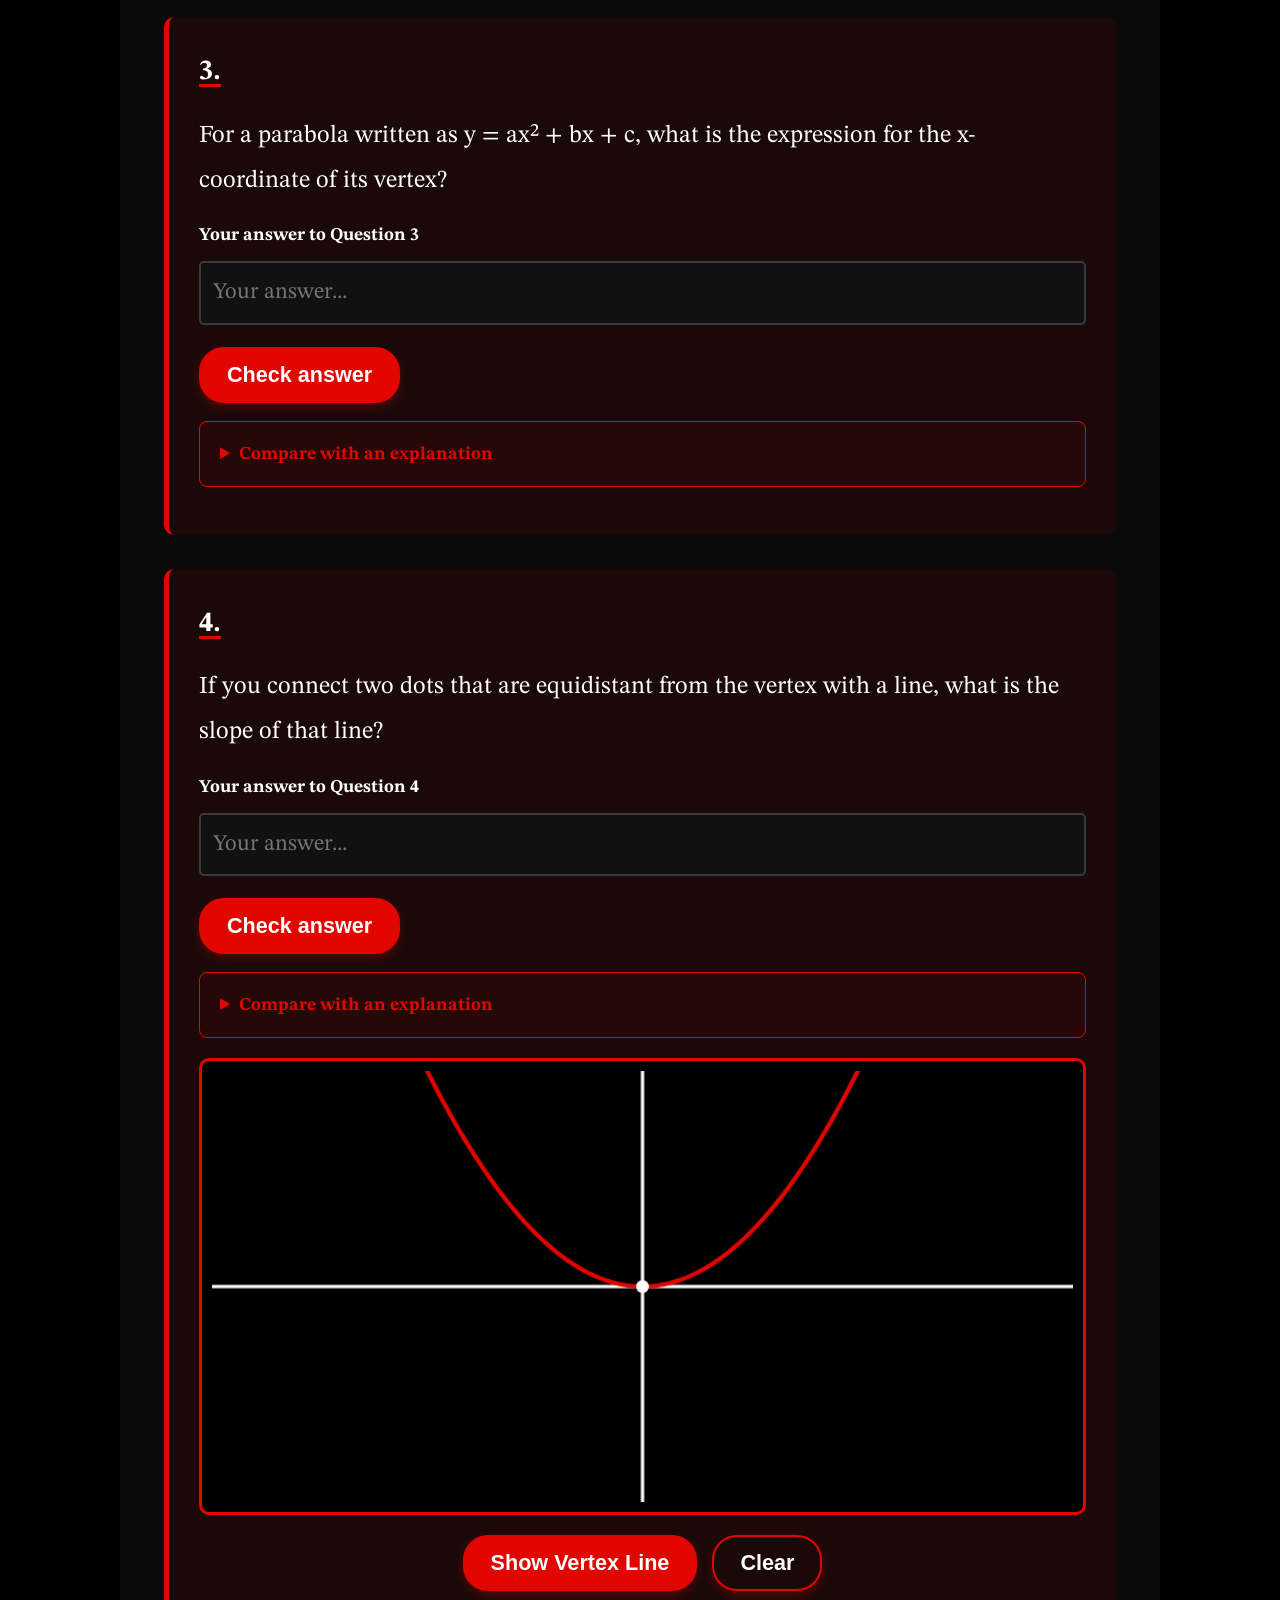
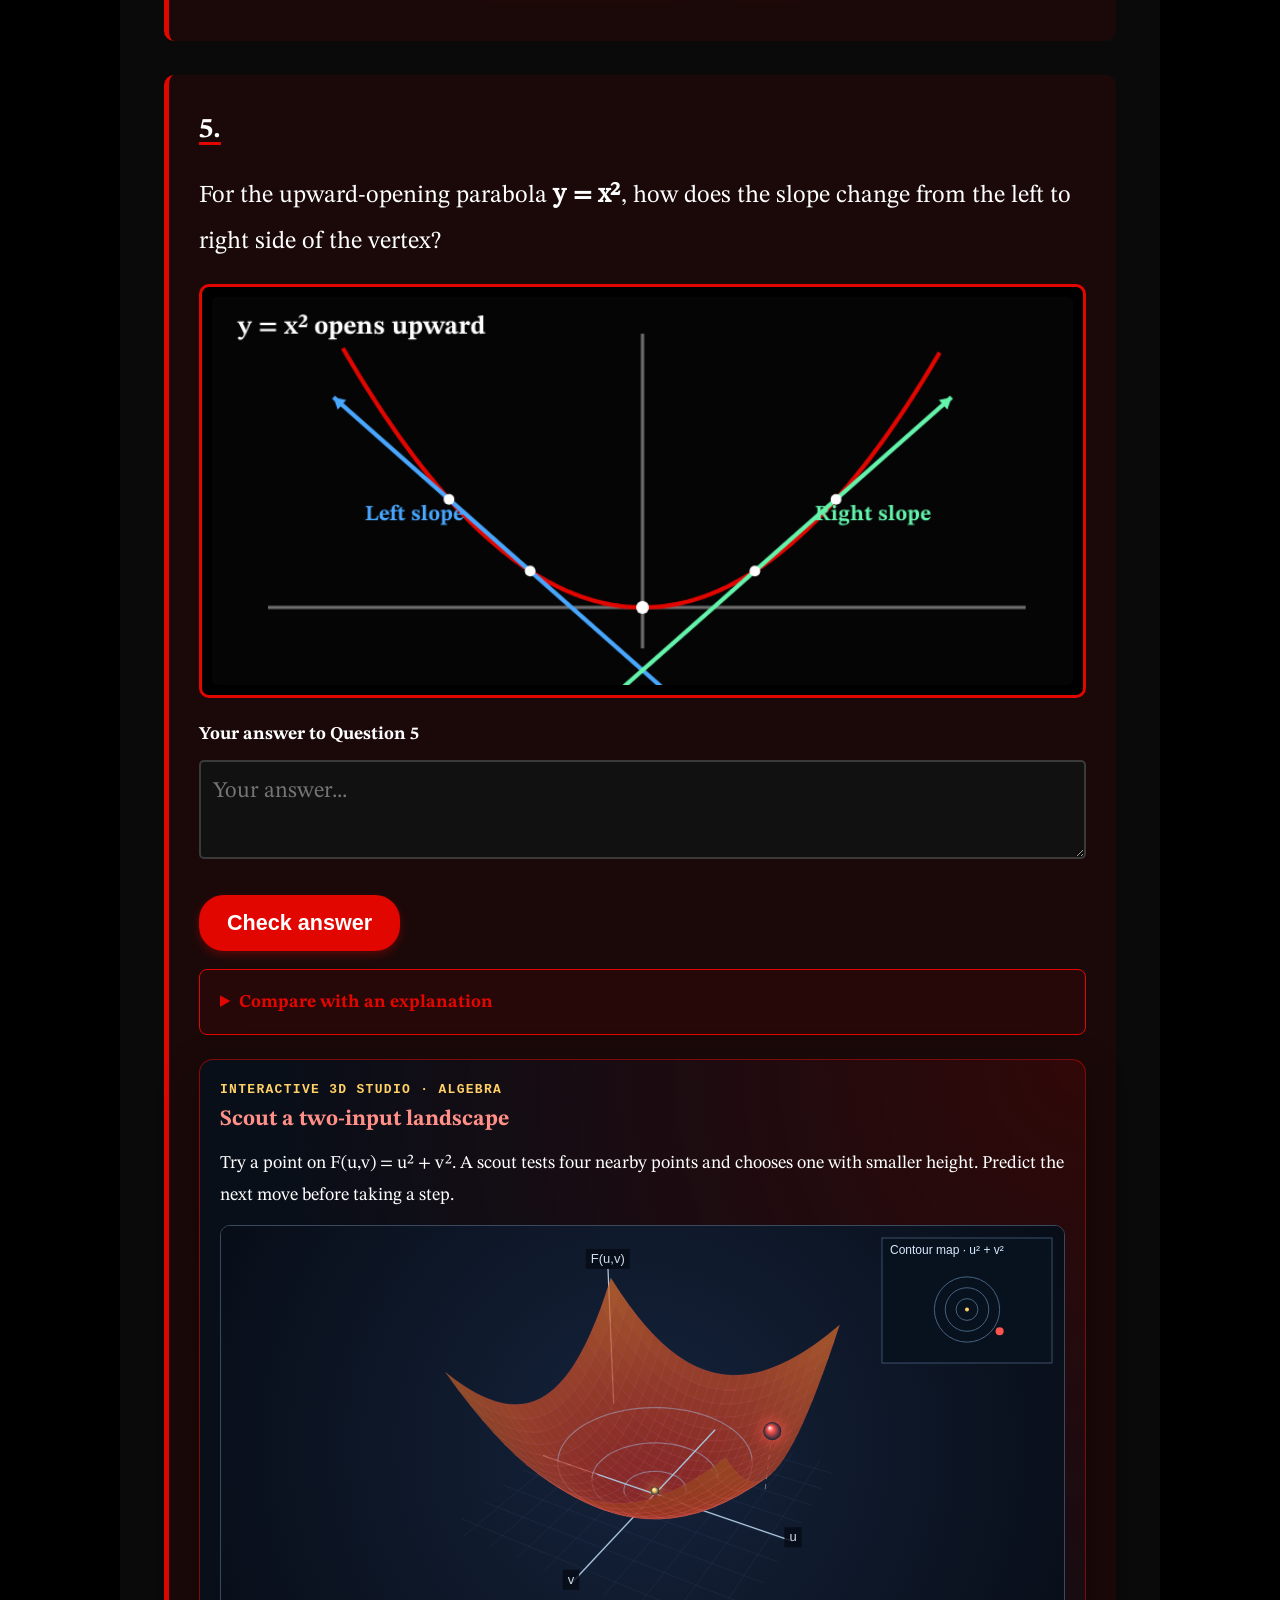
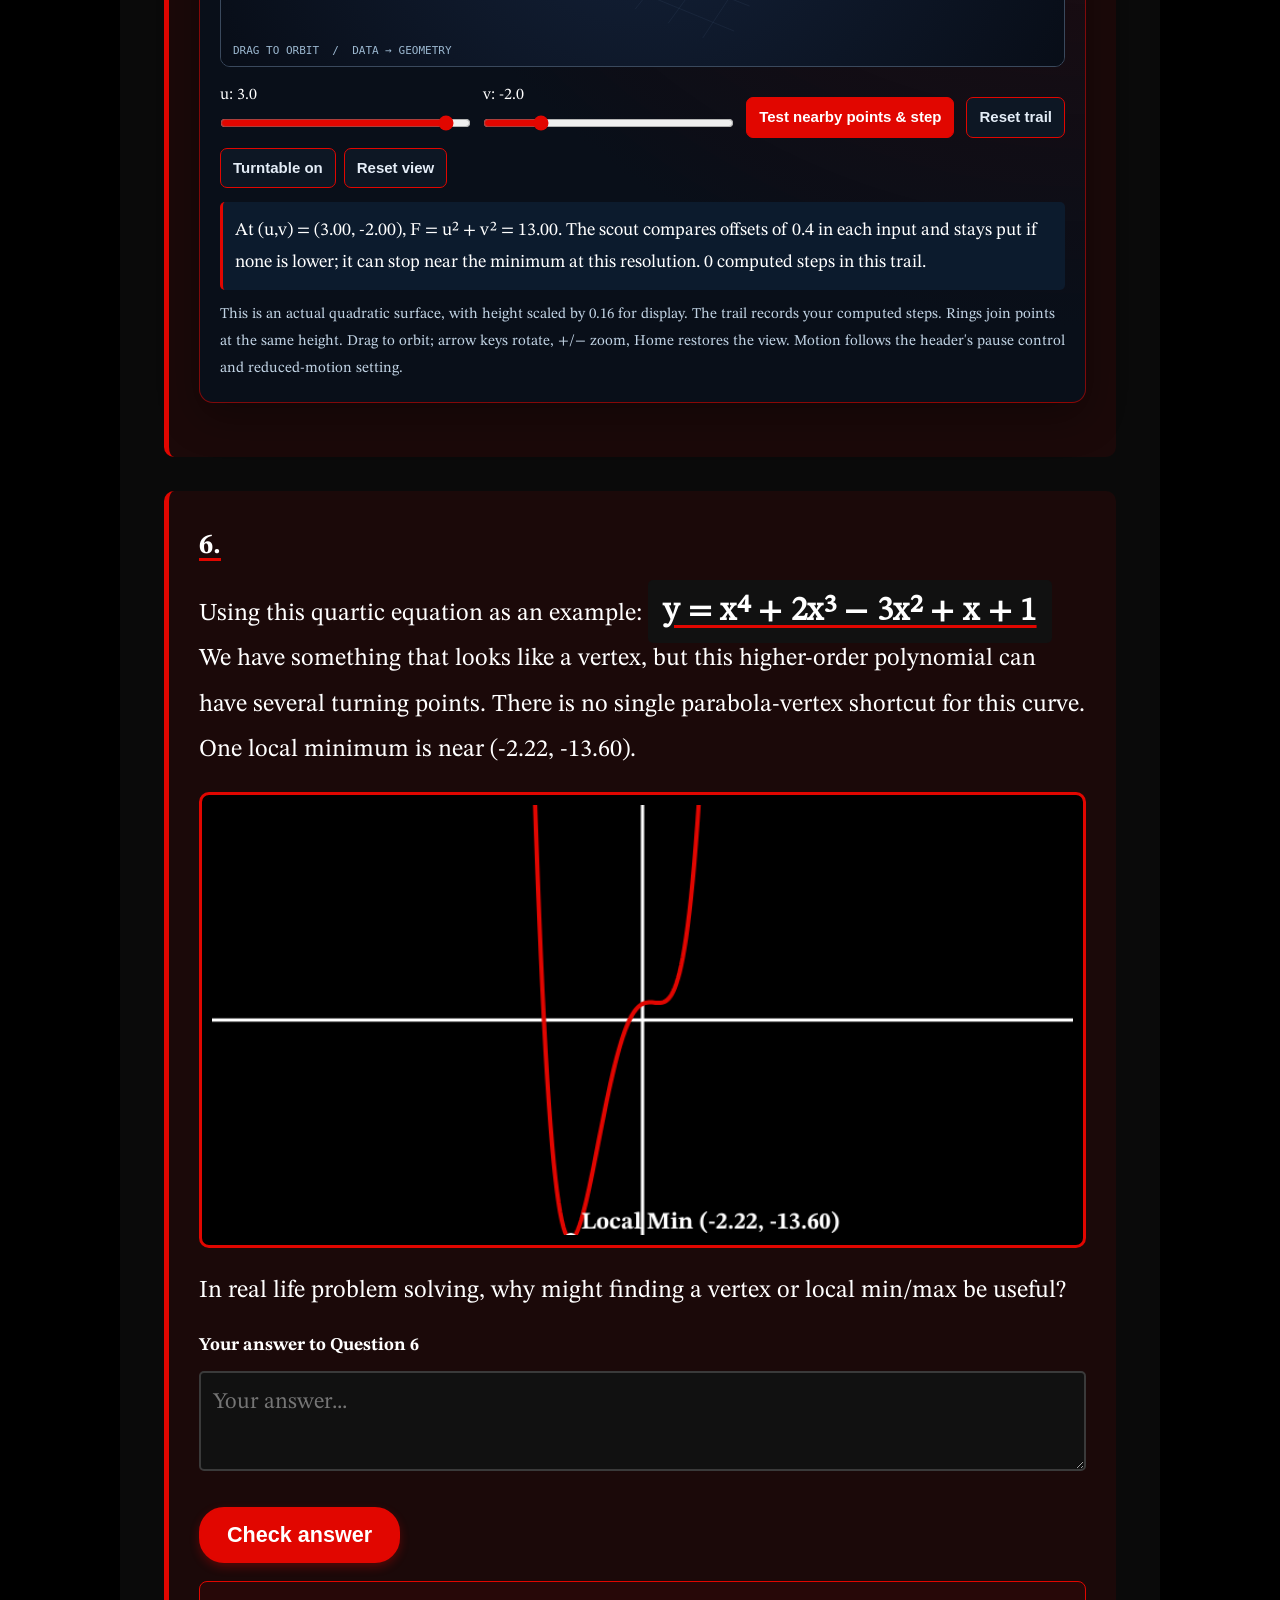
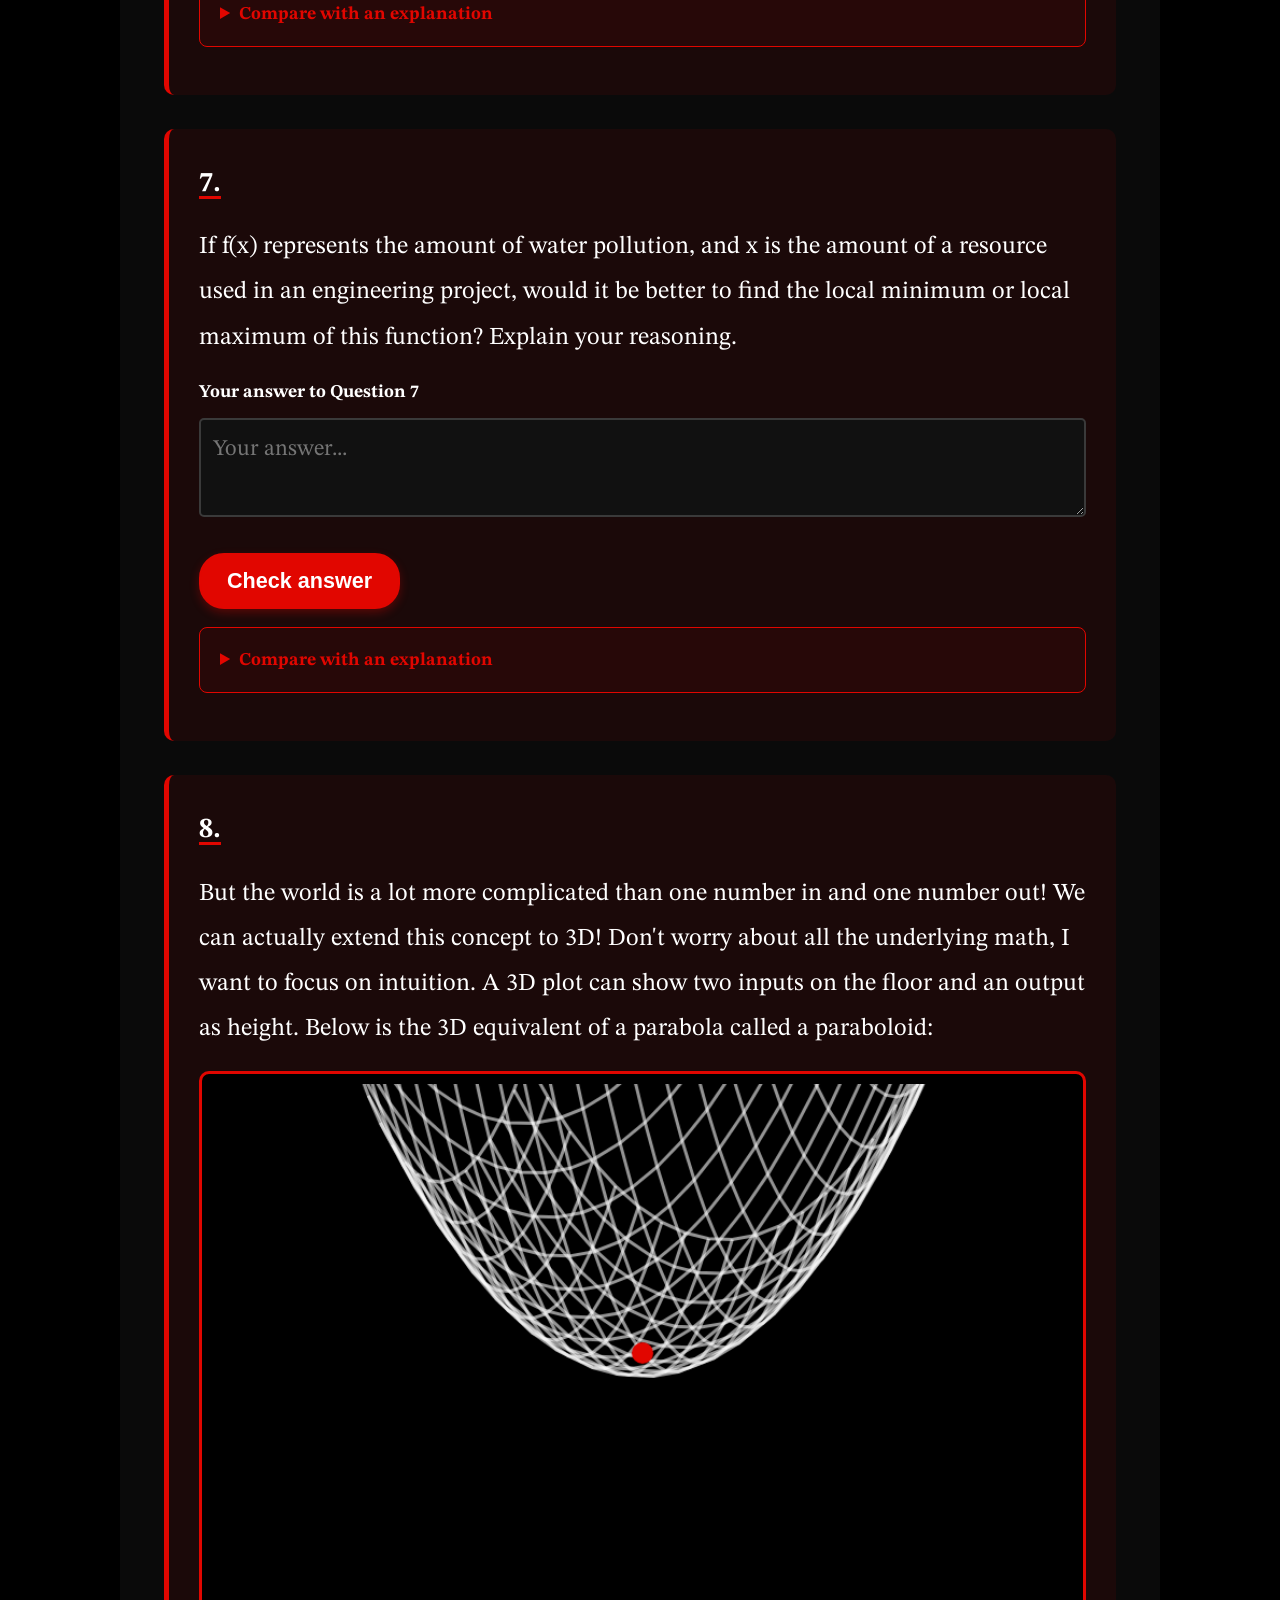
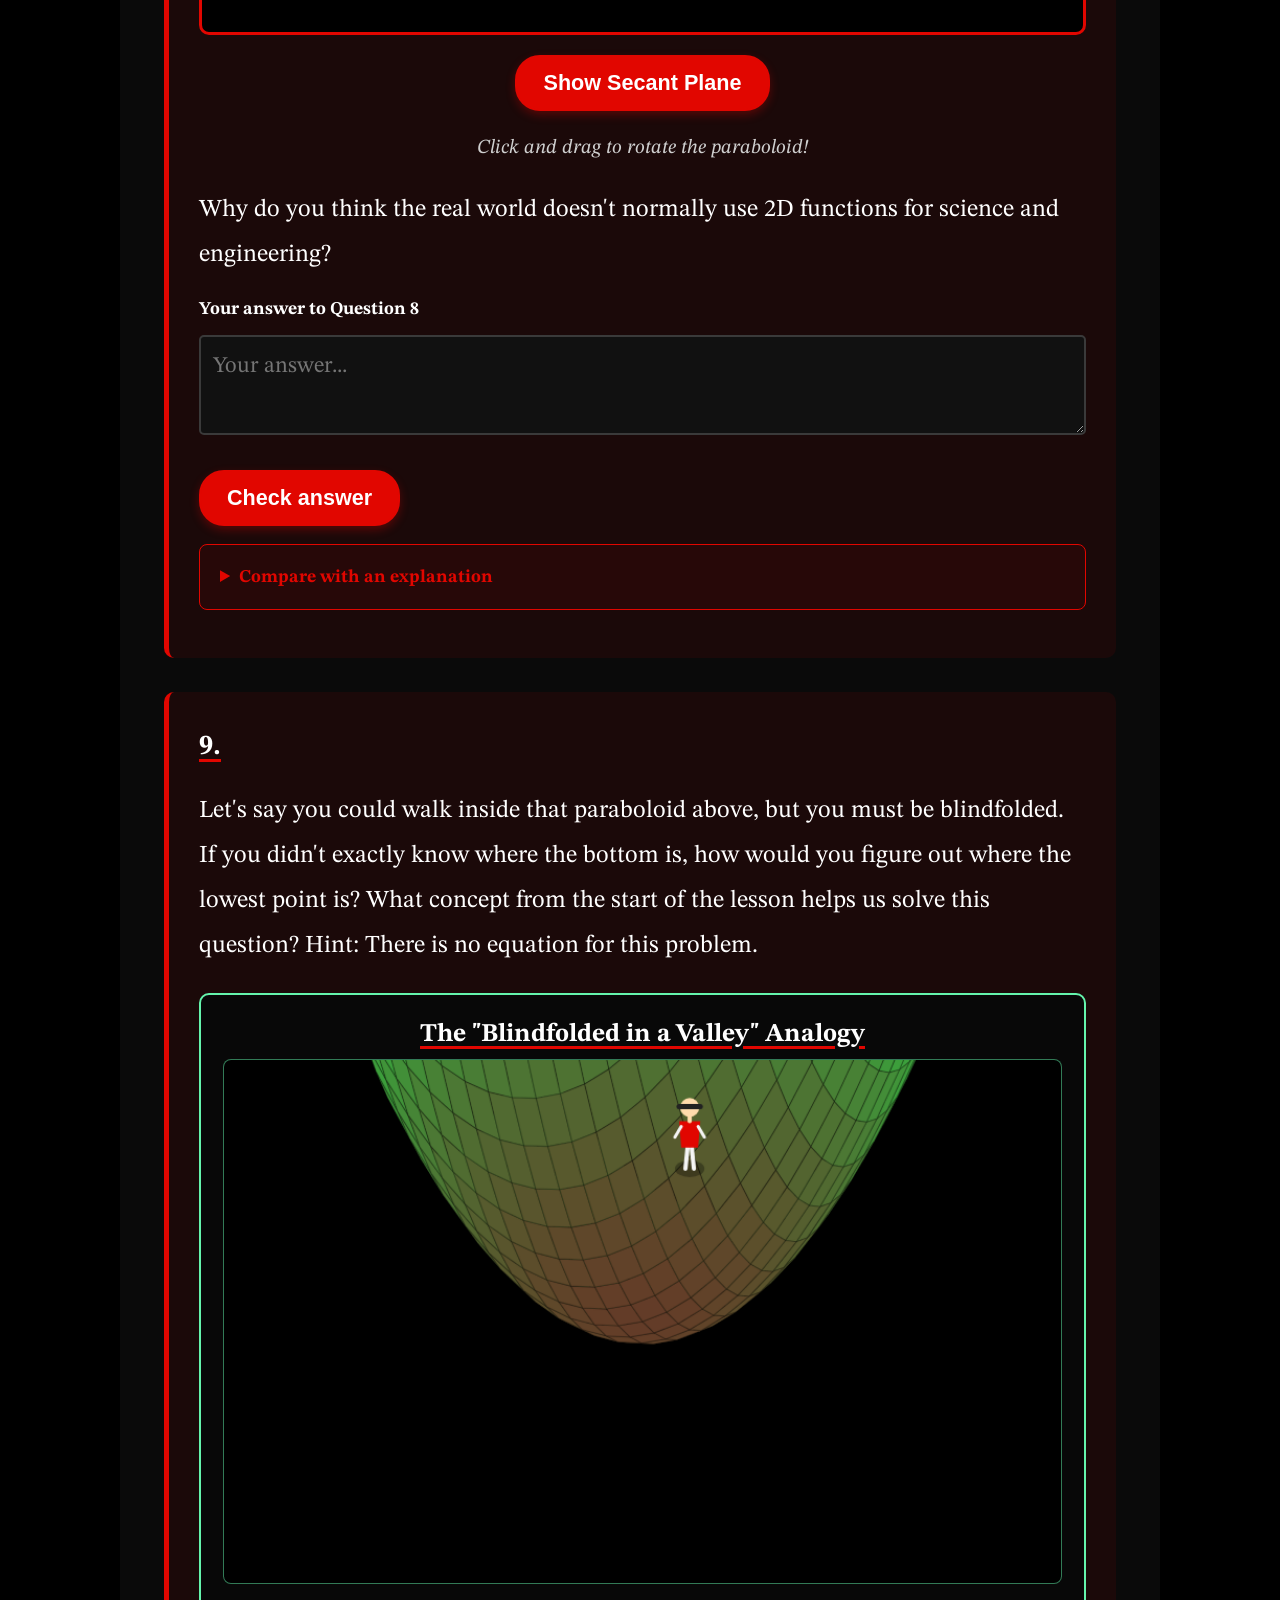
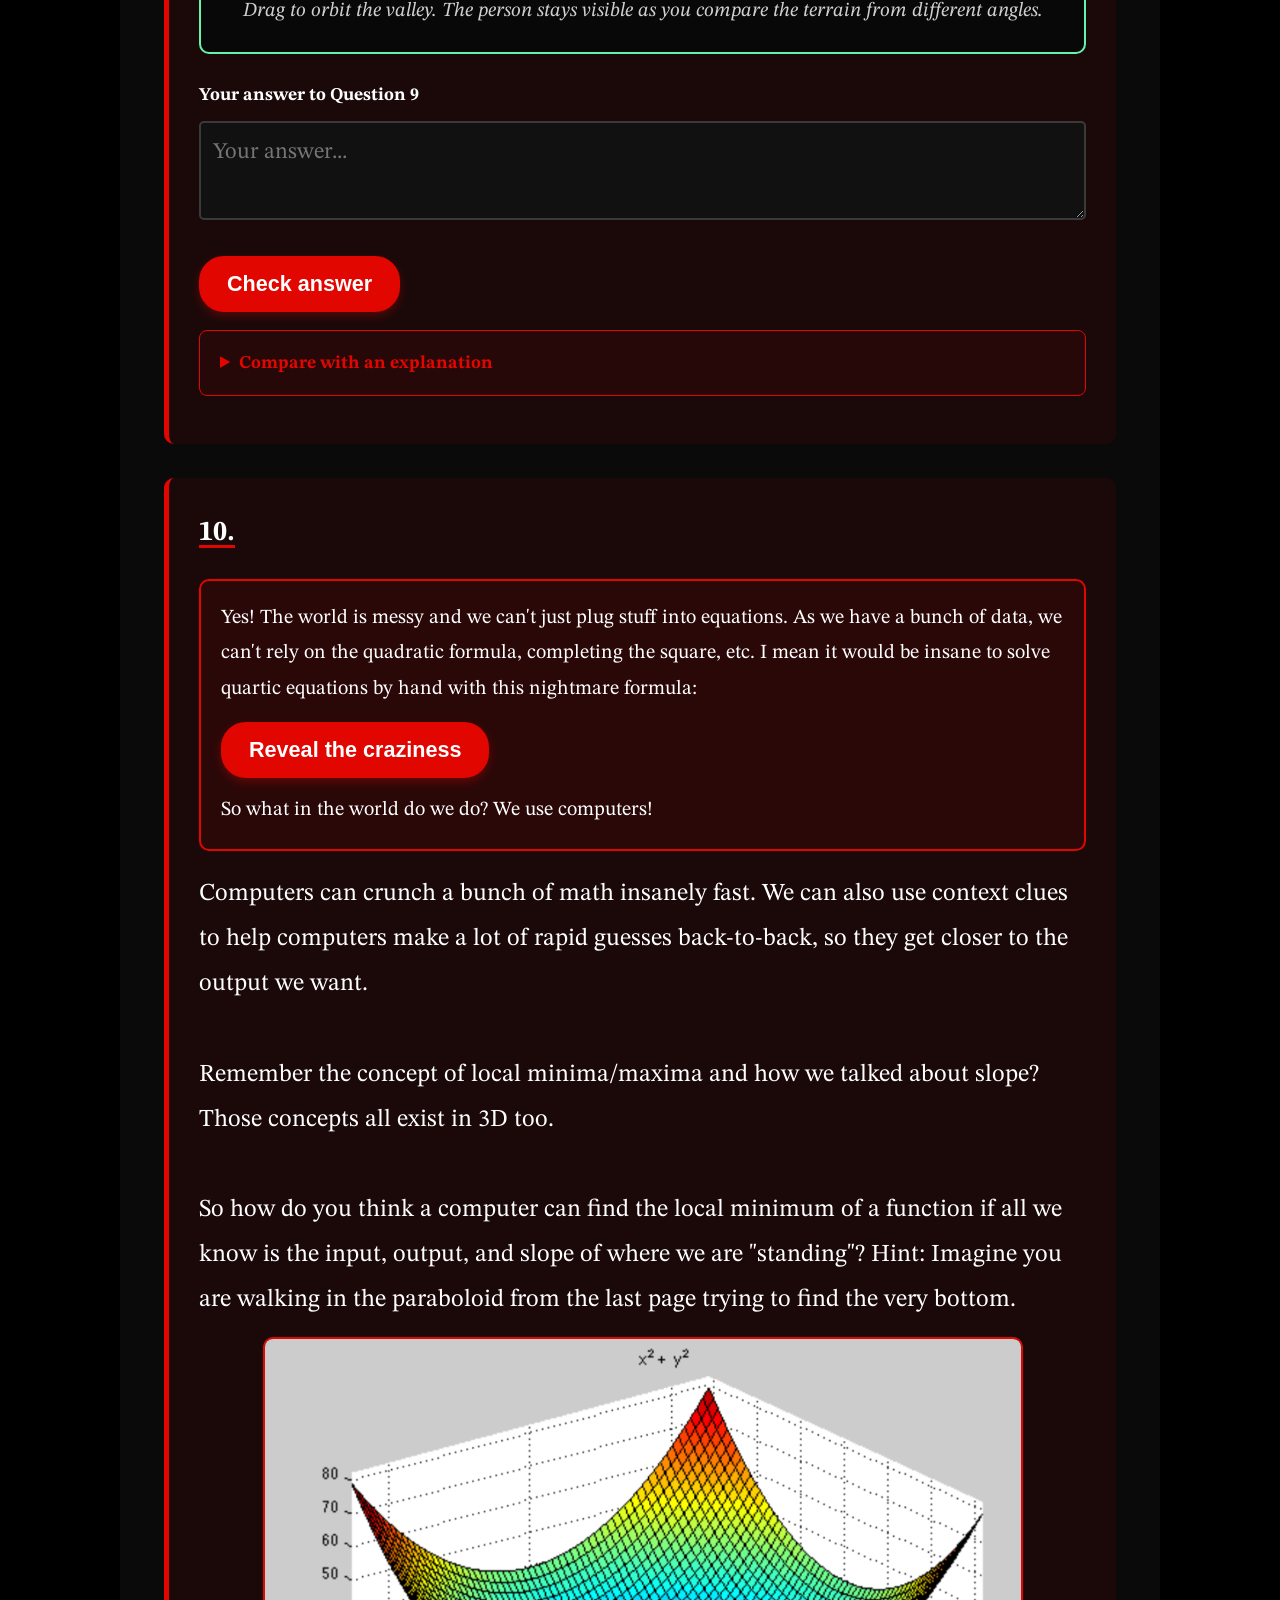
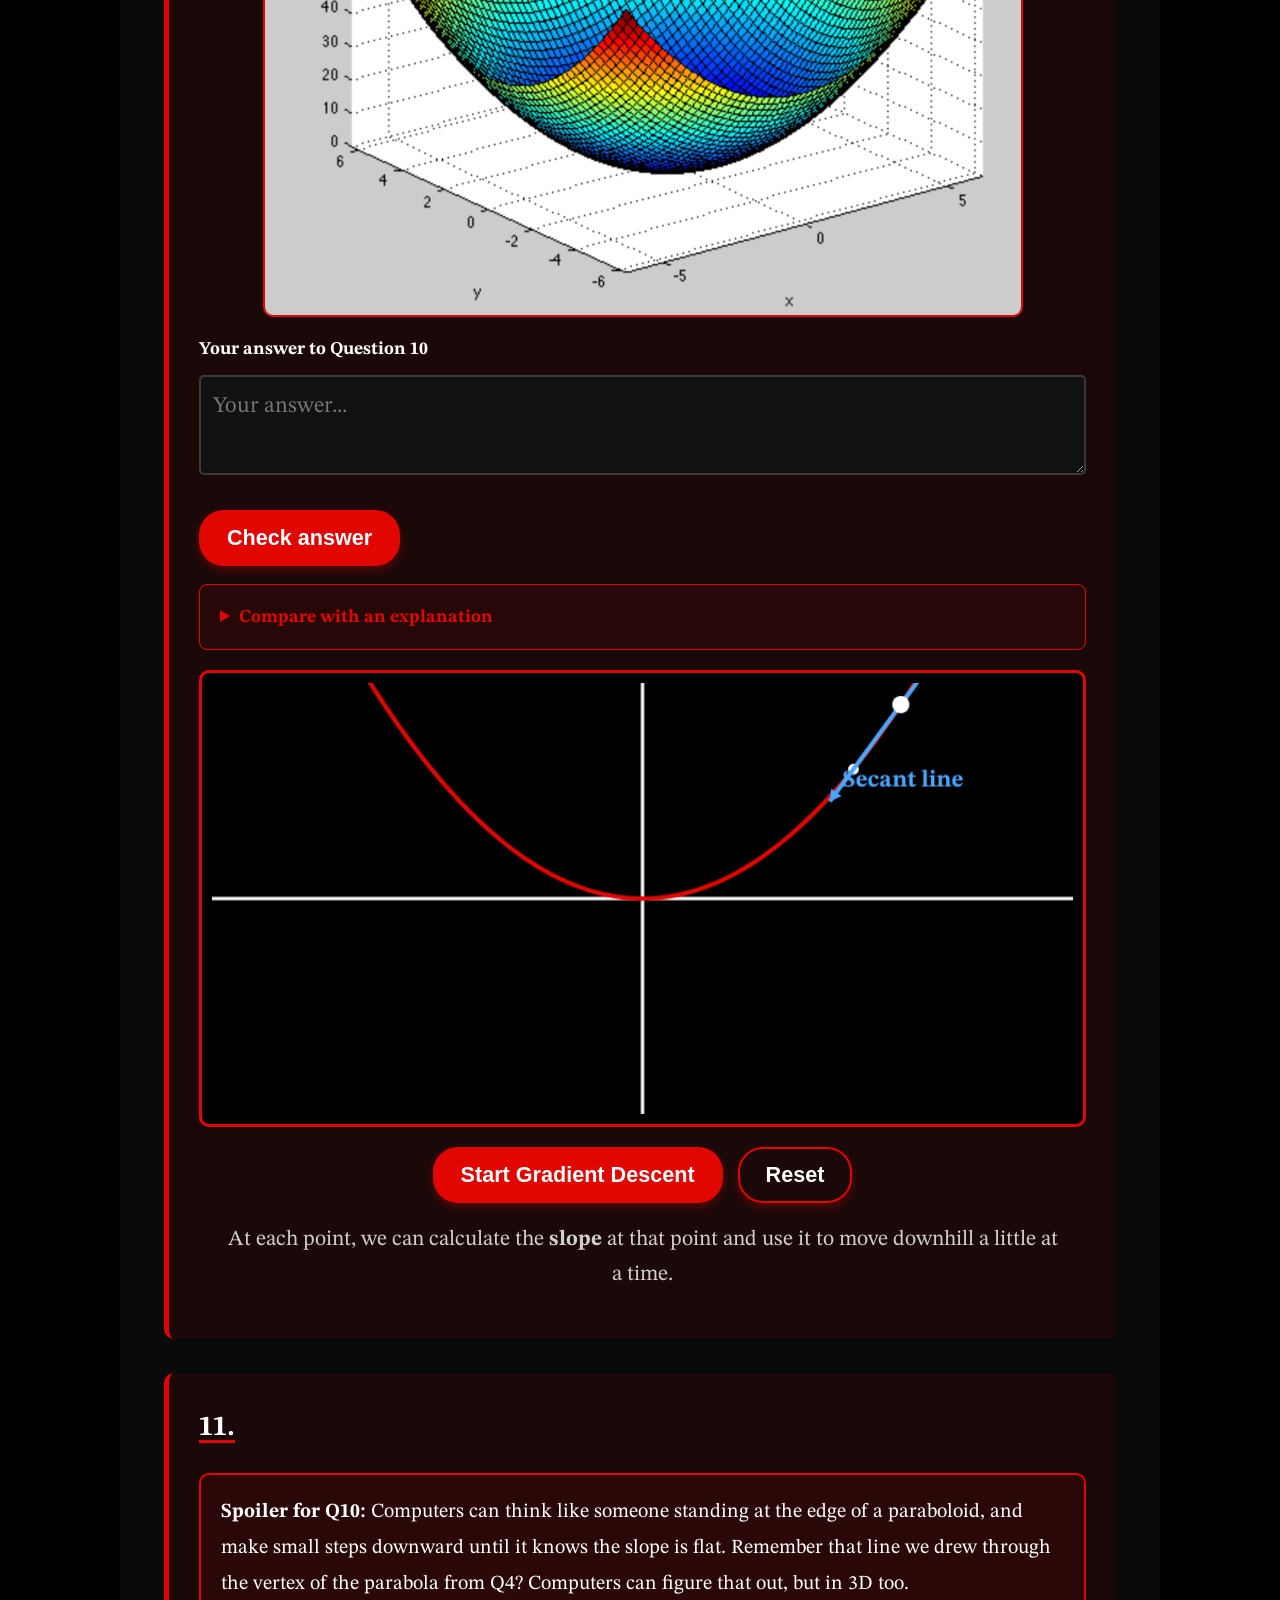
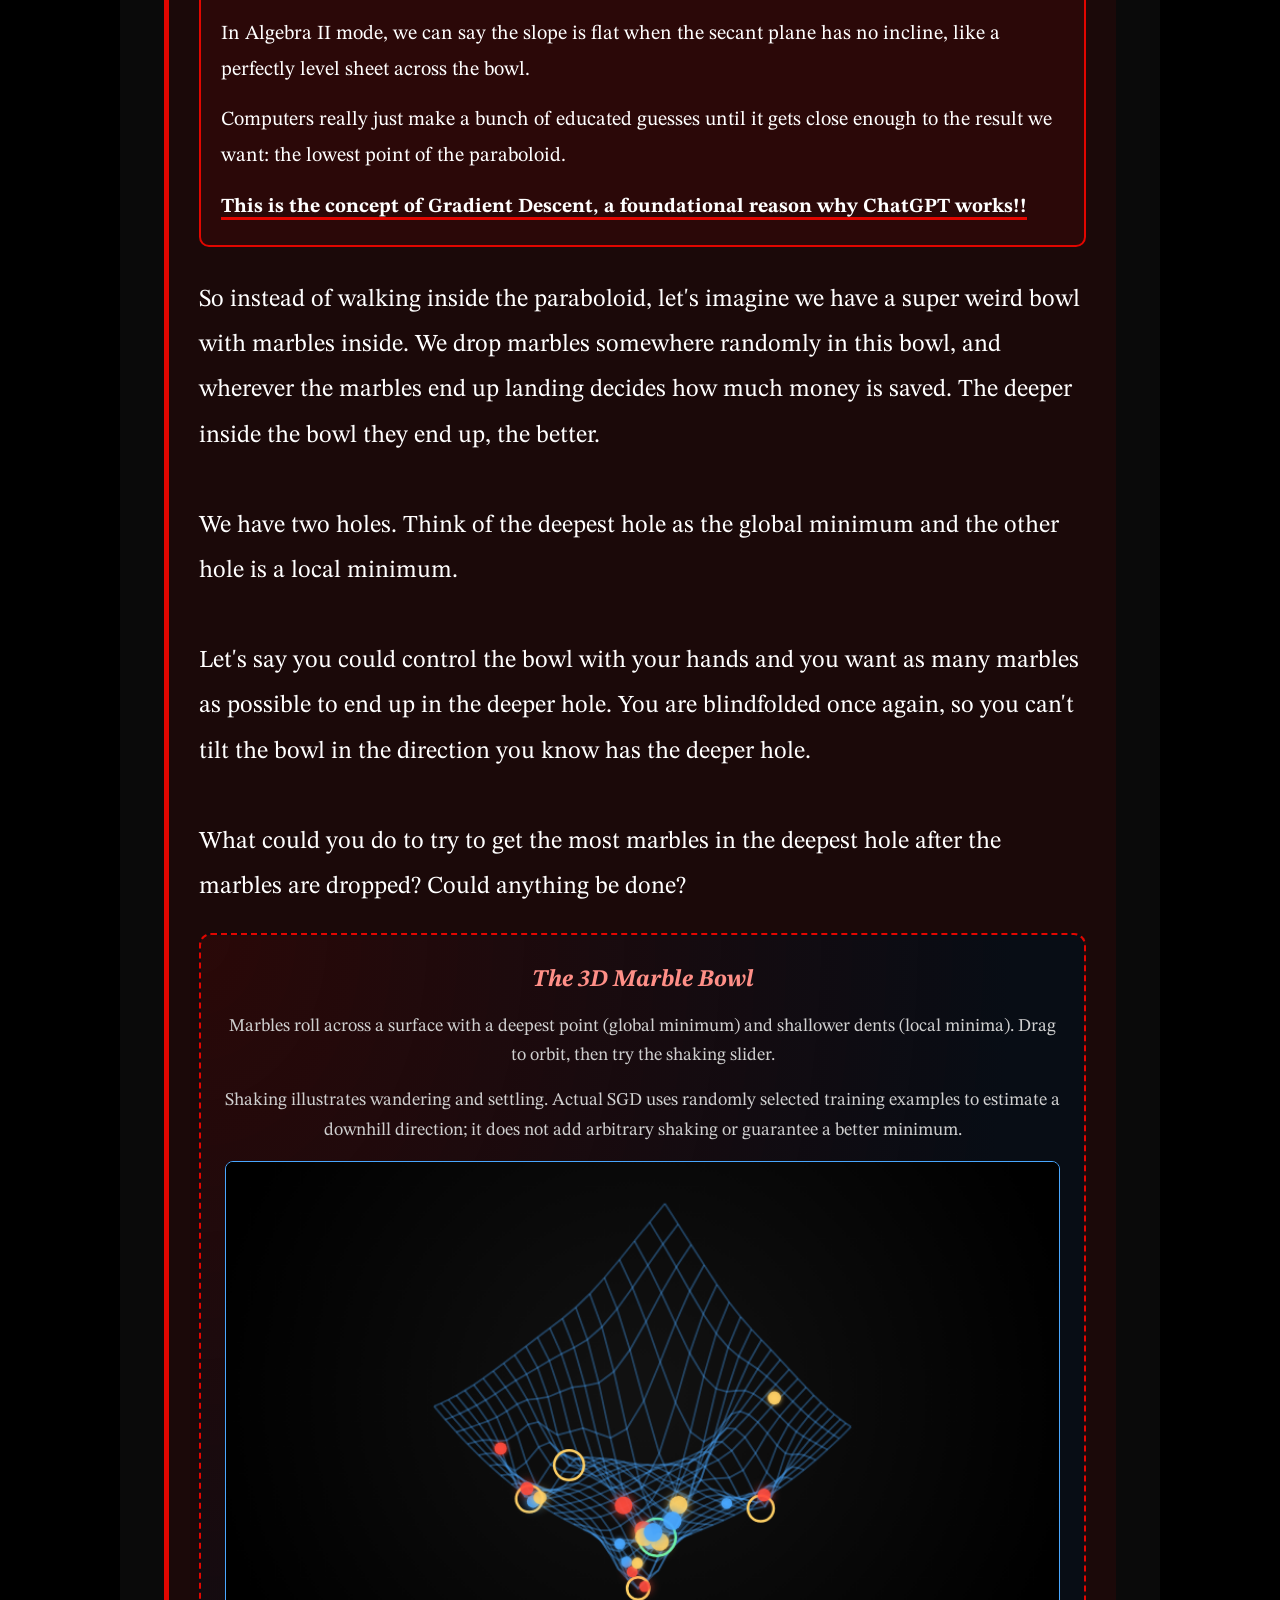
==== commit efcc0639: "Preserve the updated Coherascent Labs speaker bio" ====
--- a/index.html
+++ b/index.html
@@ -1558,7 +1558,7 @@
         <div class="speaker-bio">
             <h2 style="margin-bottom: 20px; text-align: center;">About the Speaker (Griffin Rutherford)</h2>
             <p>
-                I hold a Bachelor and Master of Science in Computer Science from Colorado School of Mines. People say I have "golden retriever energy", and I love being physically active. I am an avid weightlifter, trail cyclist, snowboarder, runner, and more. I moved back to Santa Fe to work a remote position as an AI Research Engineer. I was a member of the Alpha Tau Omega fraternity as Philanthropy Chair, and I lived in the frat house basement for two years (at the expense of my GPA). I also love to sing, write, and enjoy long conversations with friends and family.
+                I hold a Bachelor and Master of Science in Computer Science from Colorado School of Mines. People say I have "golden retriever energy", and I love being physically active. I am an avid weightlifter, trail cyclist, snowboarder, runner, and more. I am now the CTO of Coherascent Labs, an education technology and research company. I was a member of the Alpha Tau Omega fraternity as Philanthropy Chair, and I lived in the frat house basement for two years (at the expense of my GPA). I also love to sing, write, and enjoy long conversations with friends and family.
             </p>
             <div class="ig-post">
                 <a href="https://www.instagram.com/p/Cvgq7rvOr7U/?img_index=1" target="_blank" rel="noopener noreferrer">
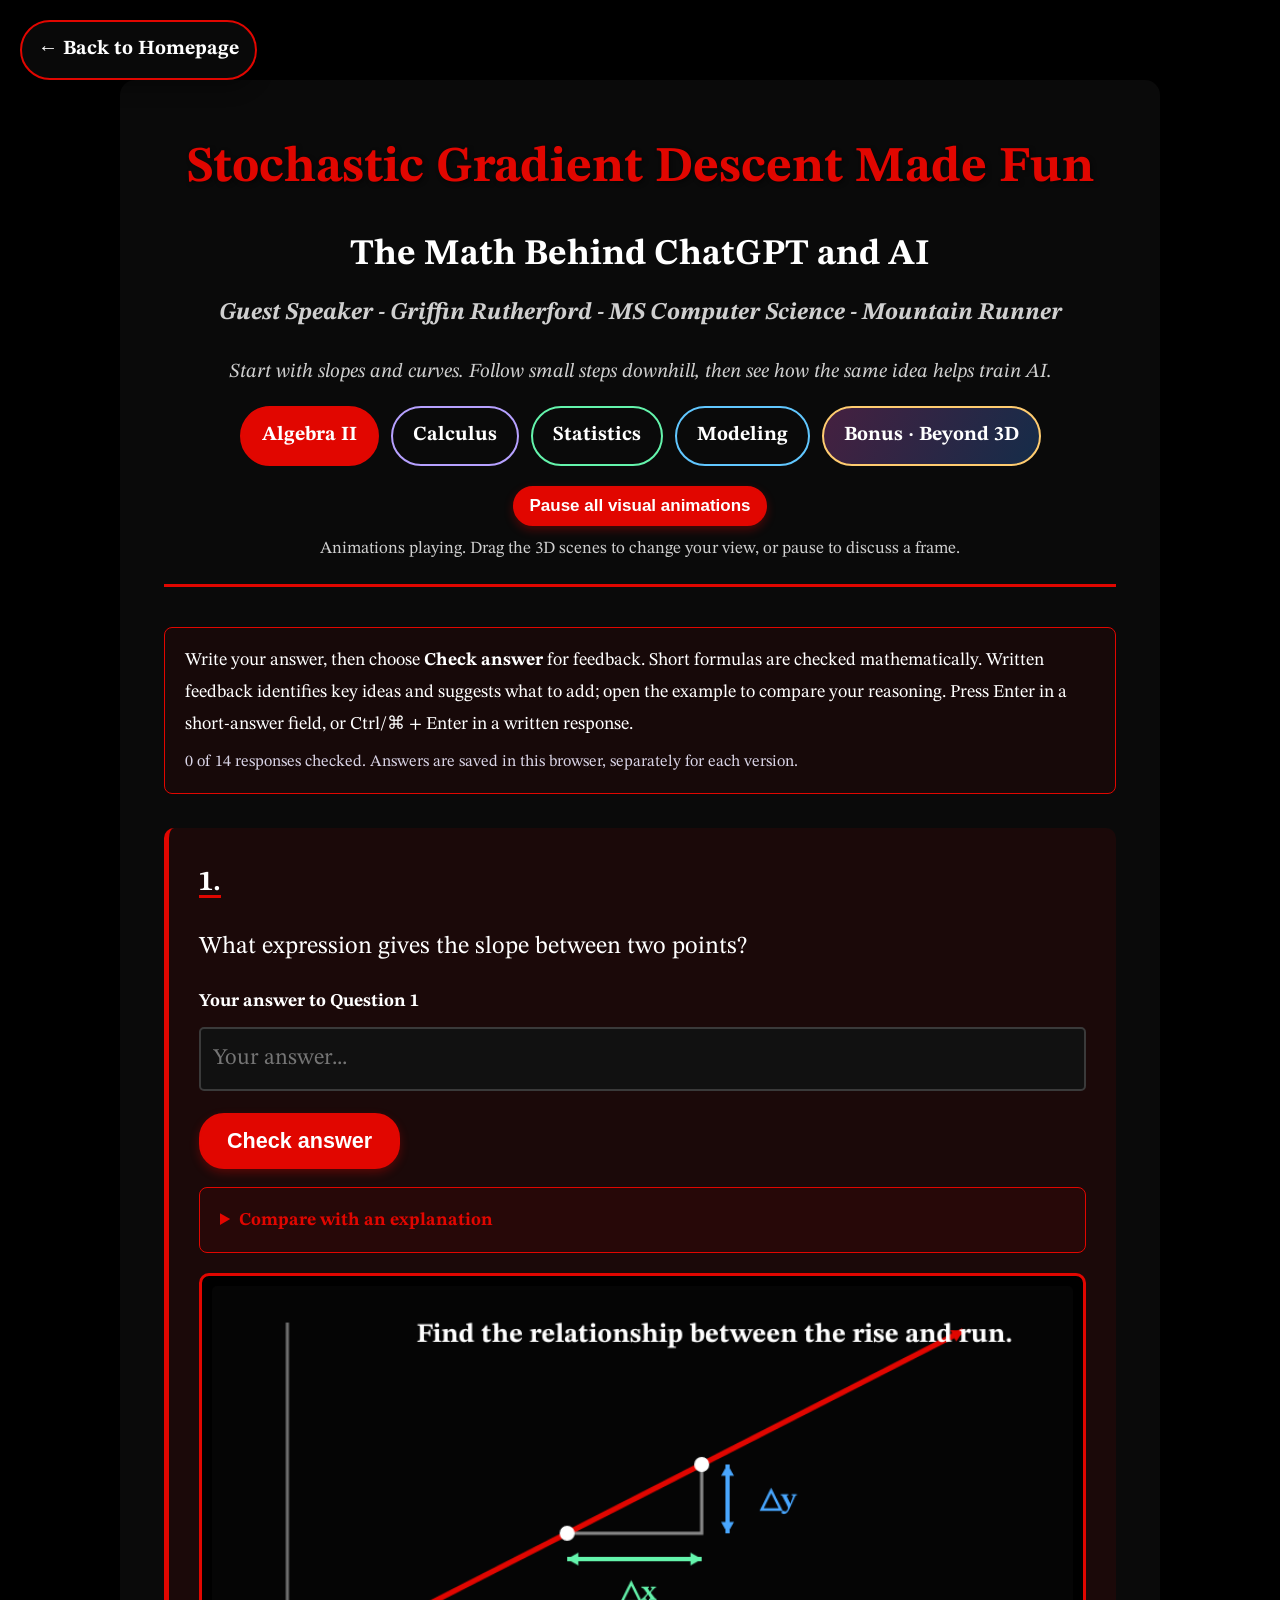
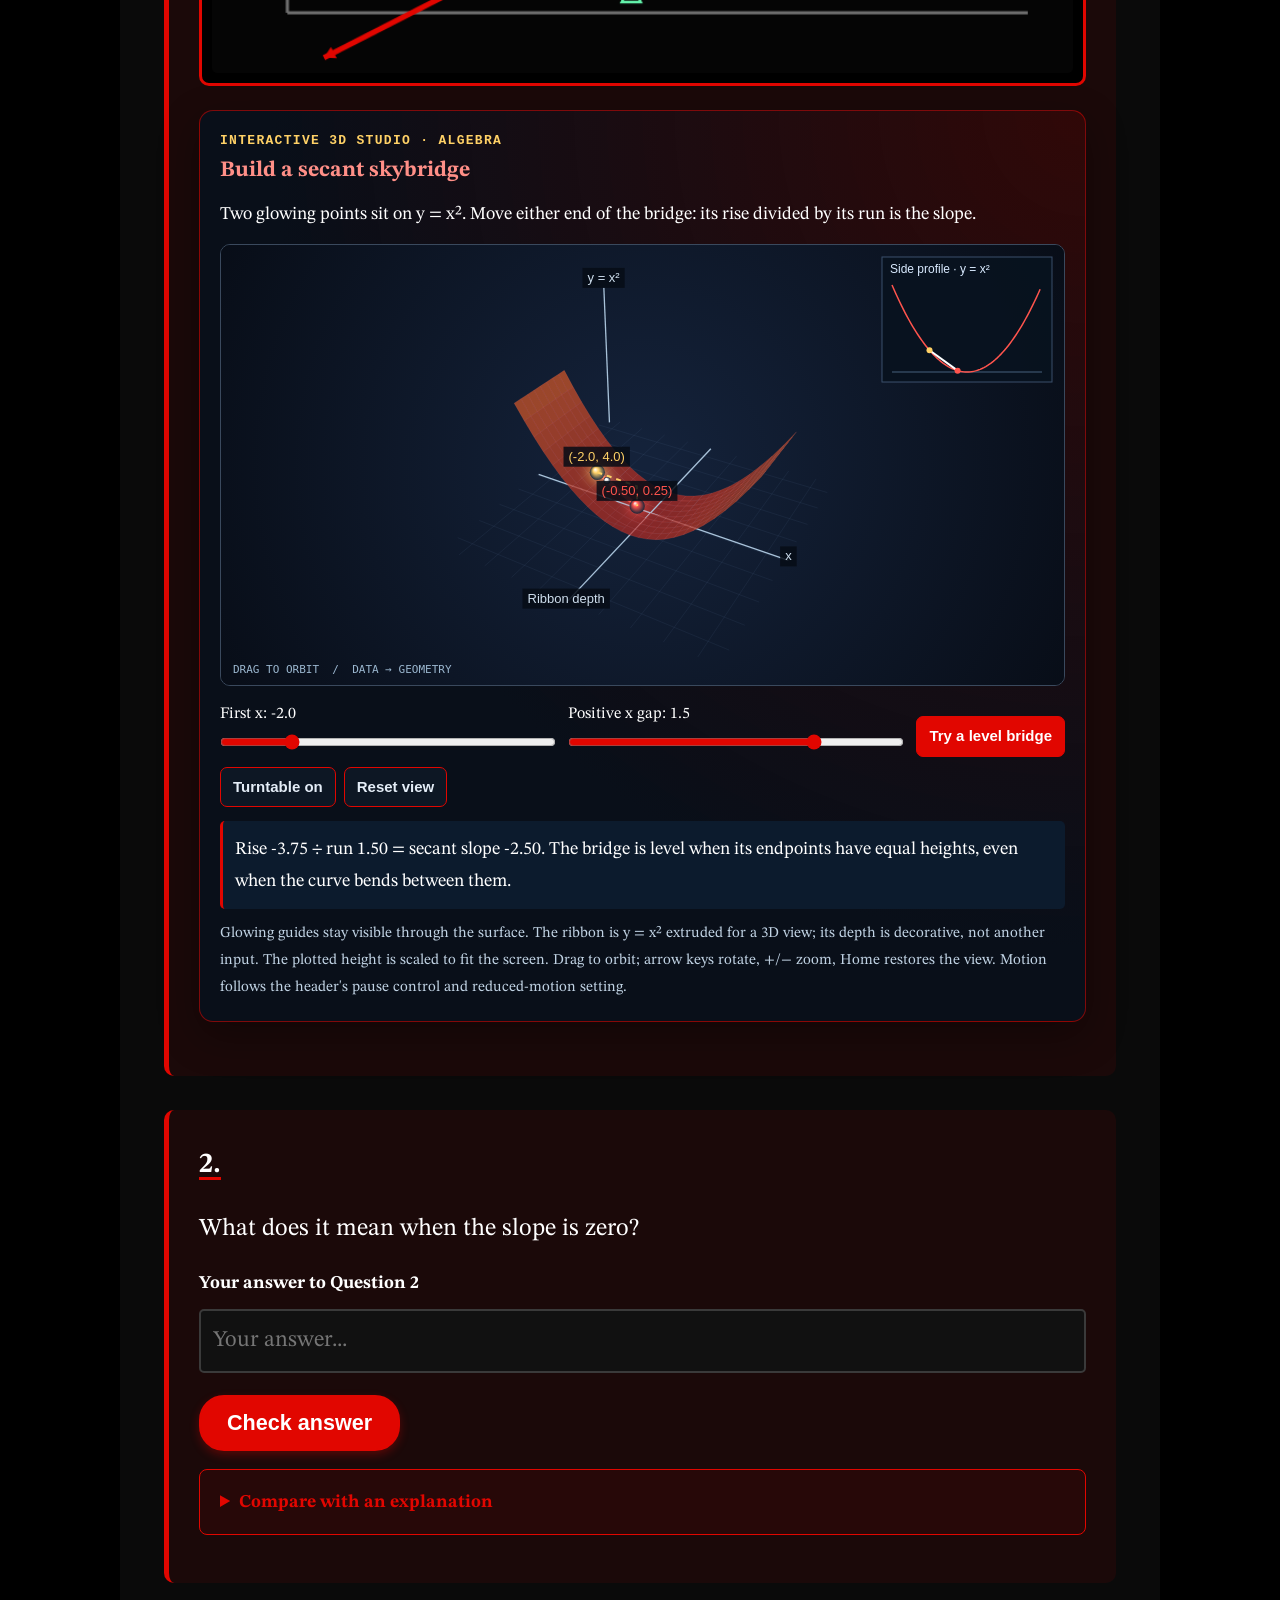
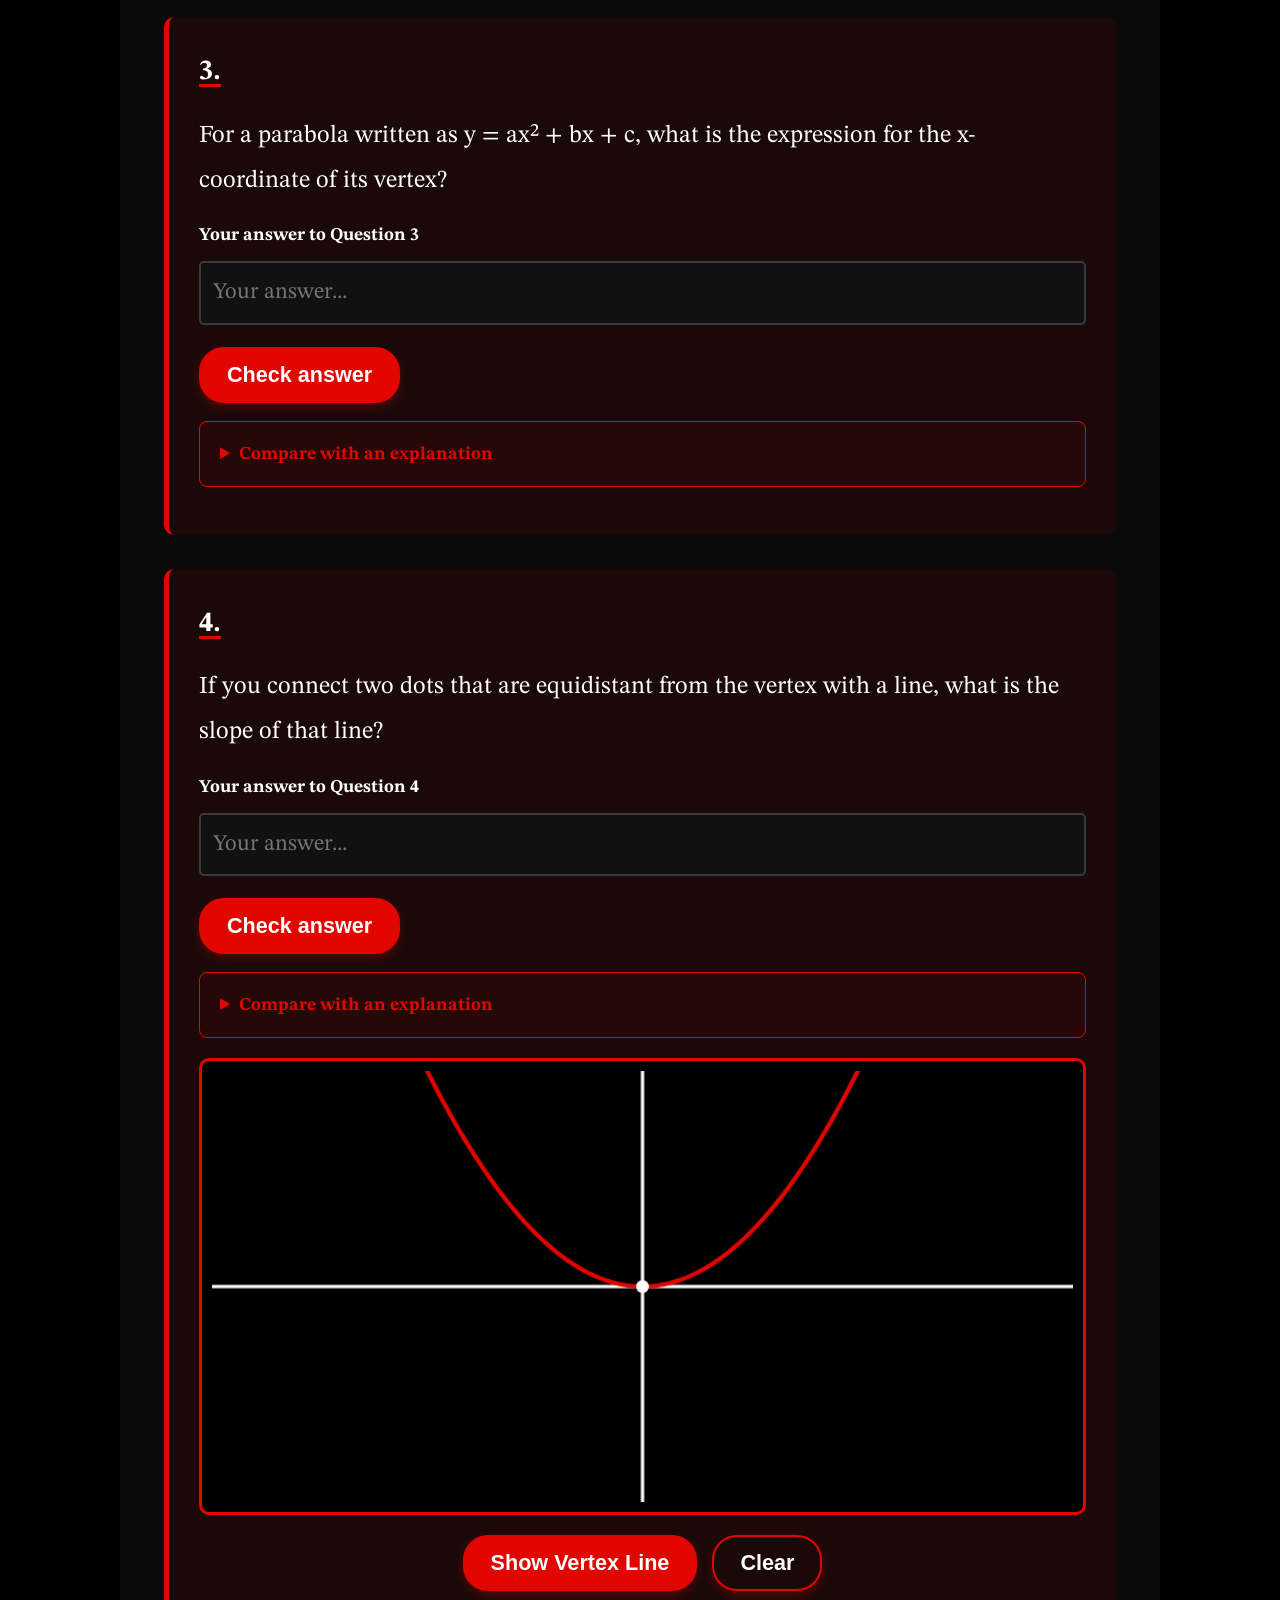
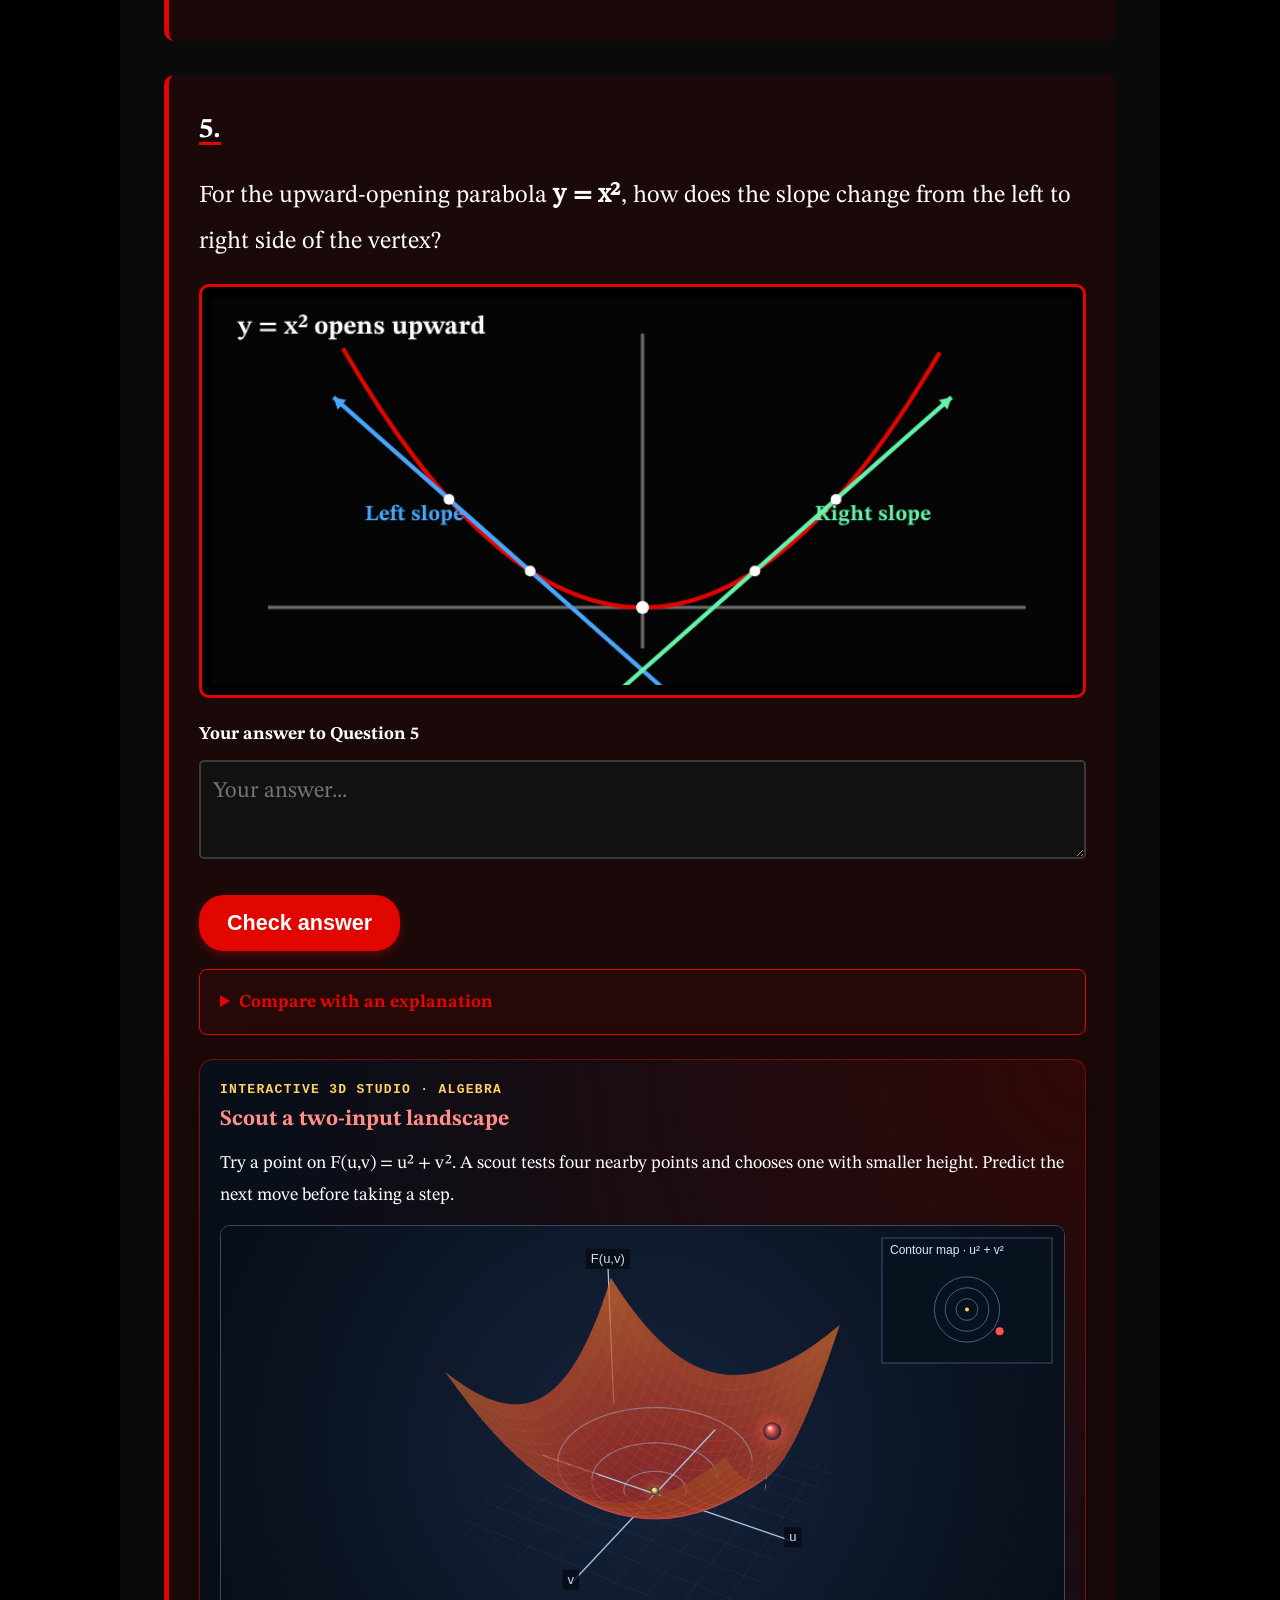
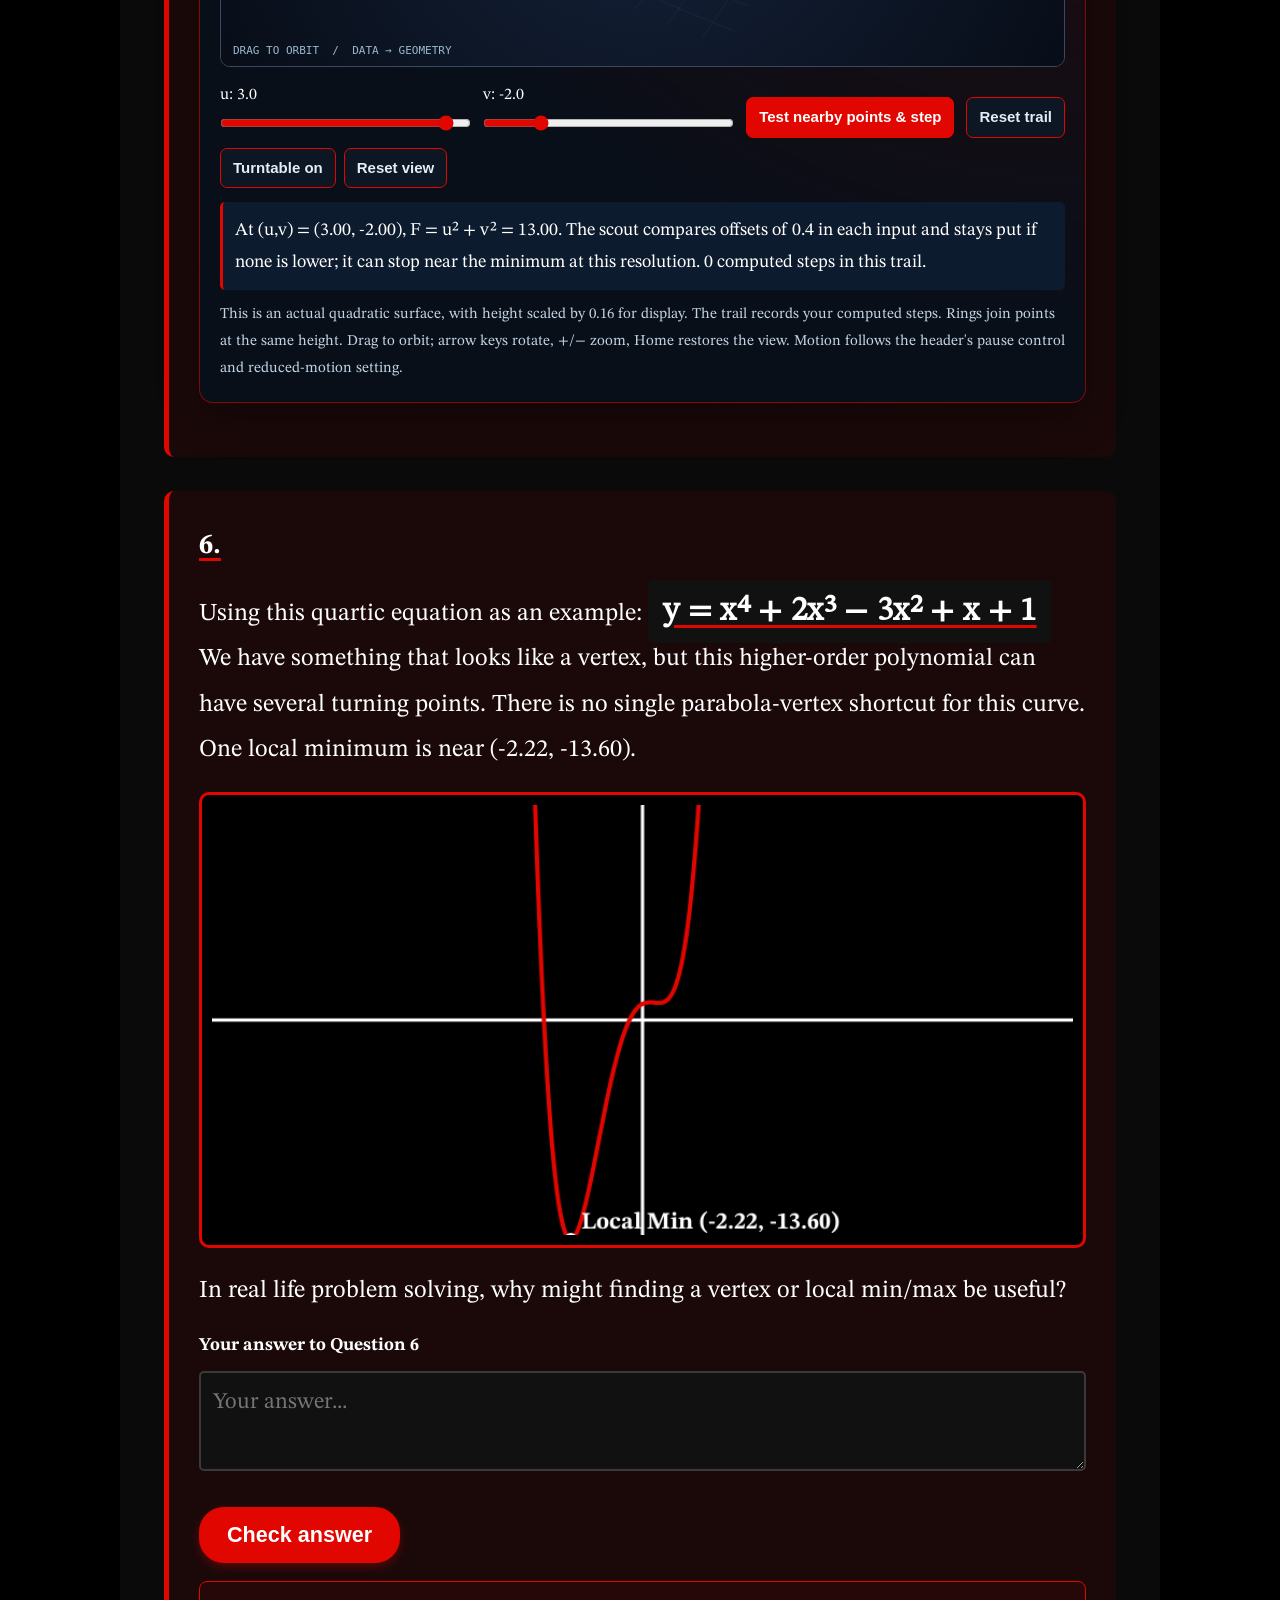
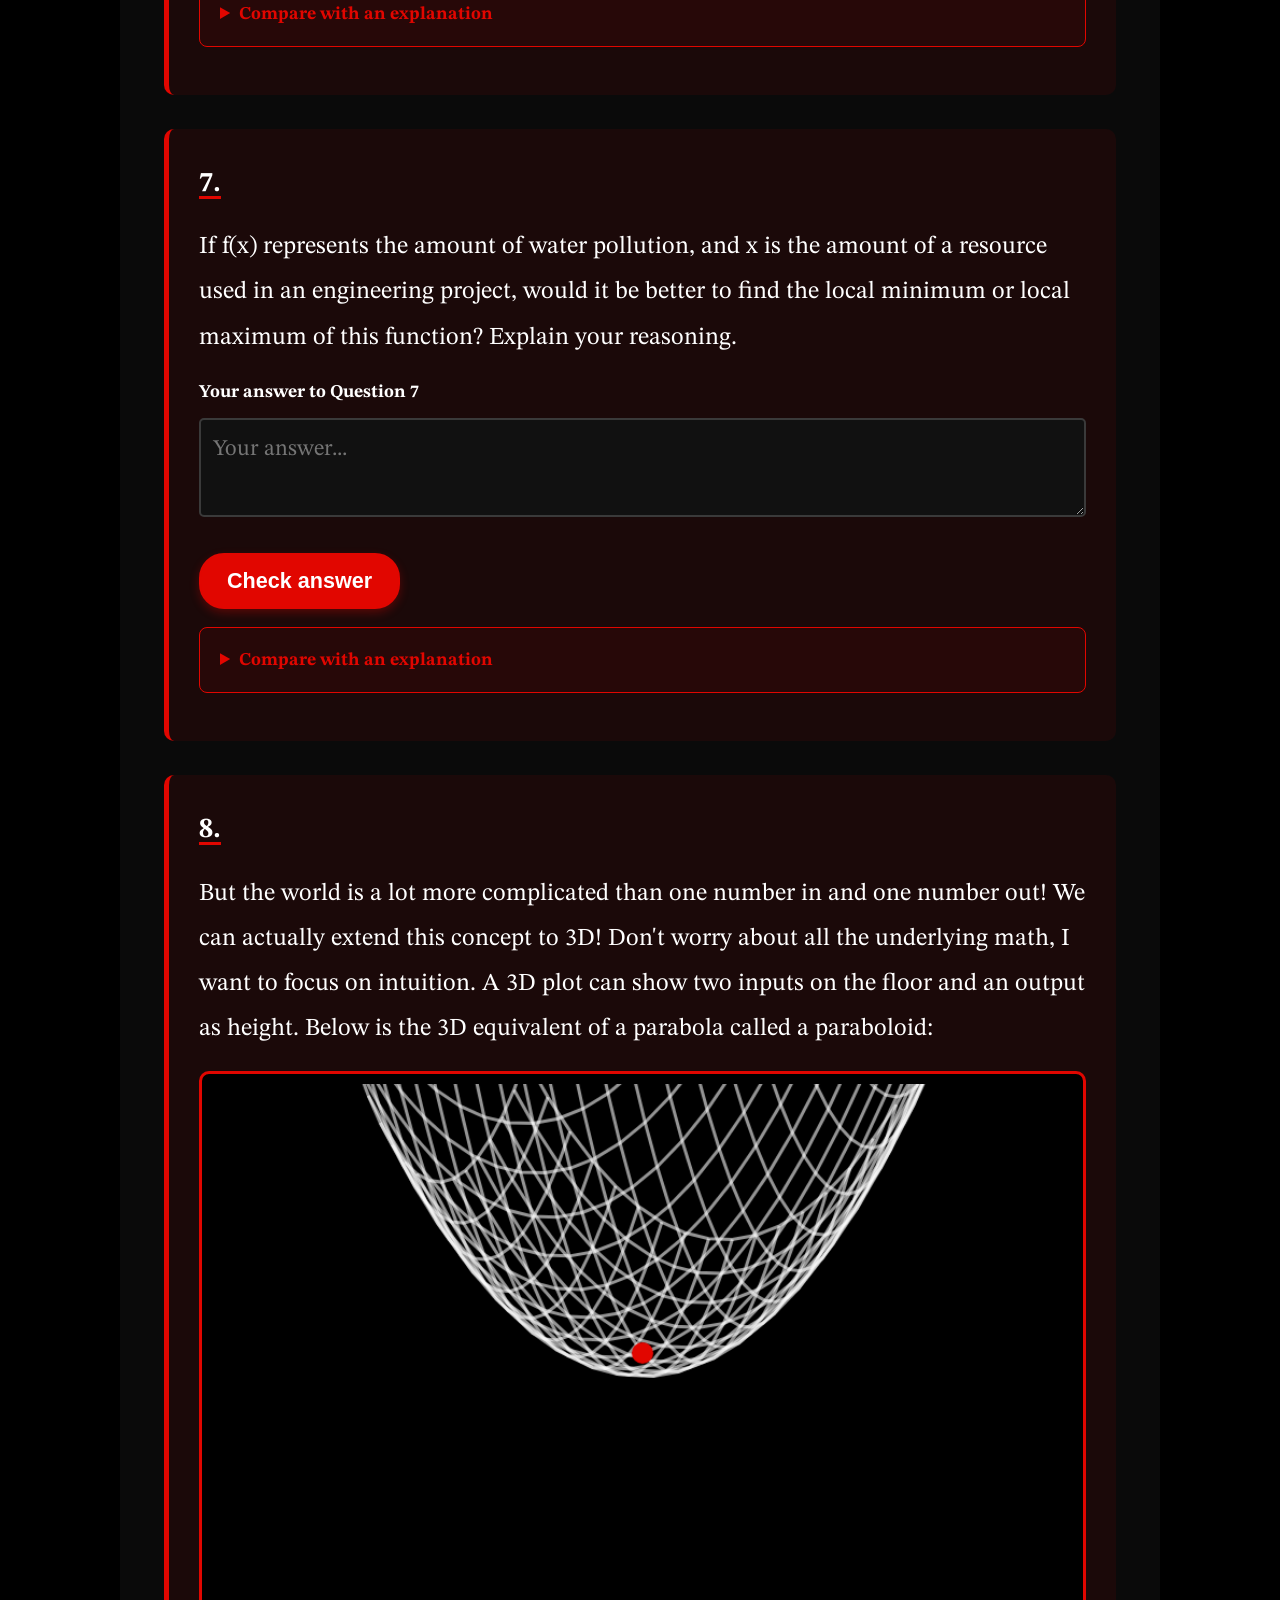
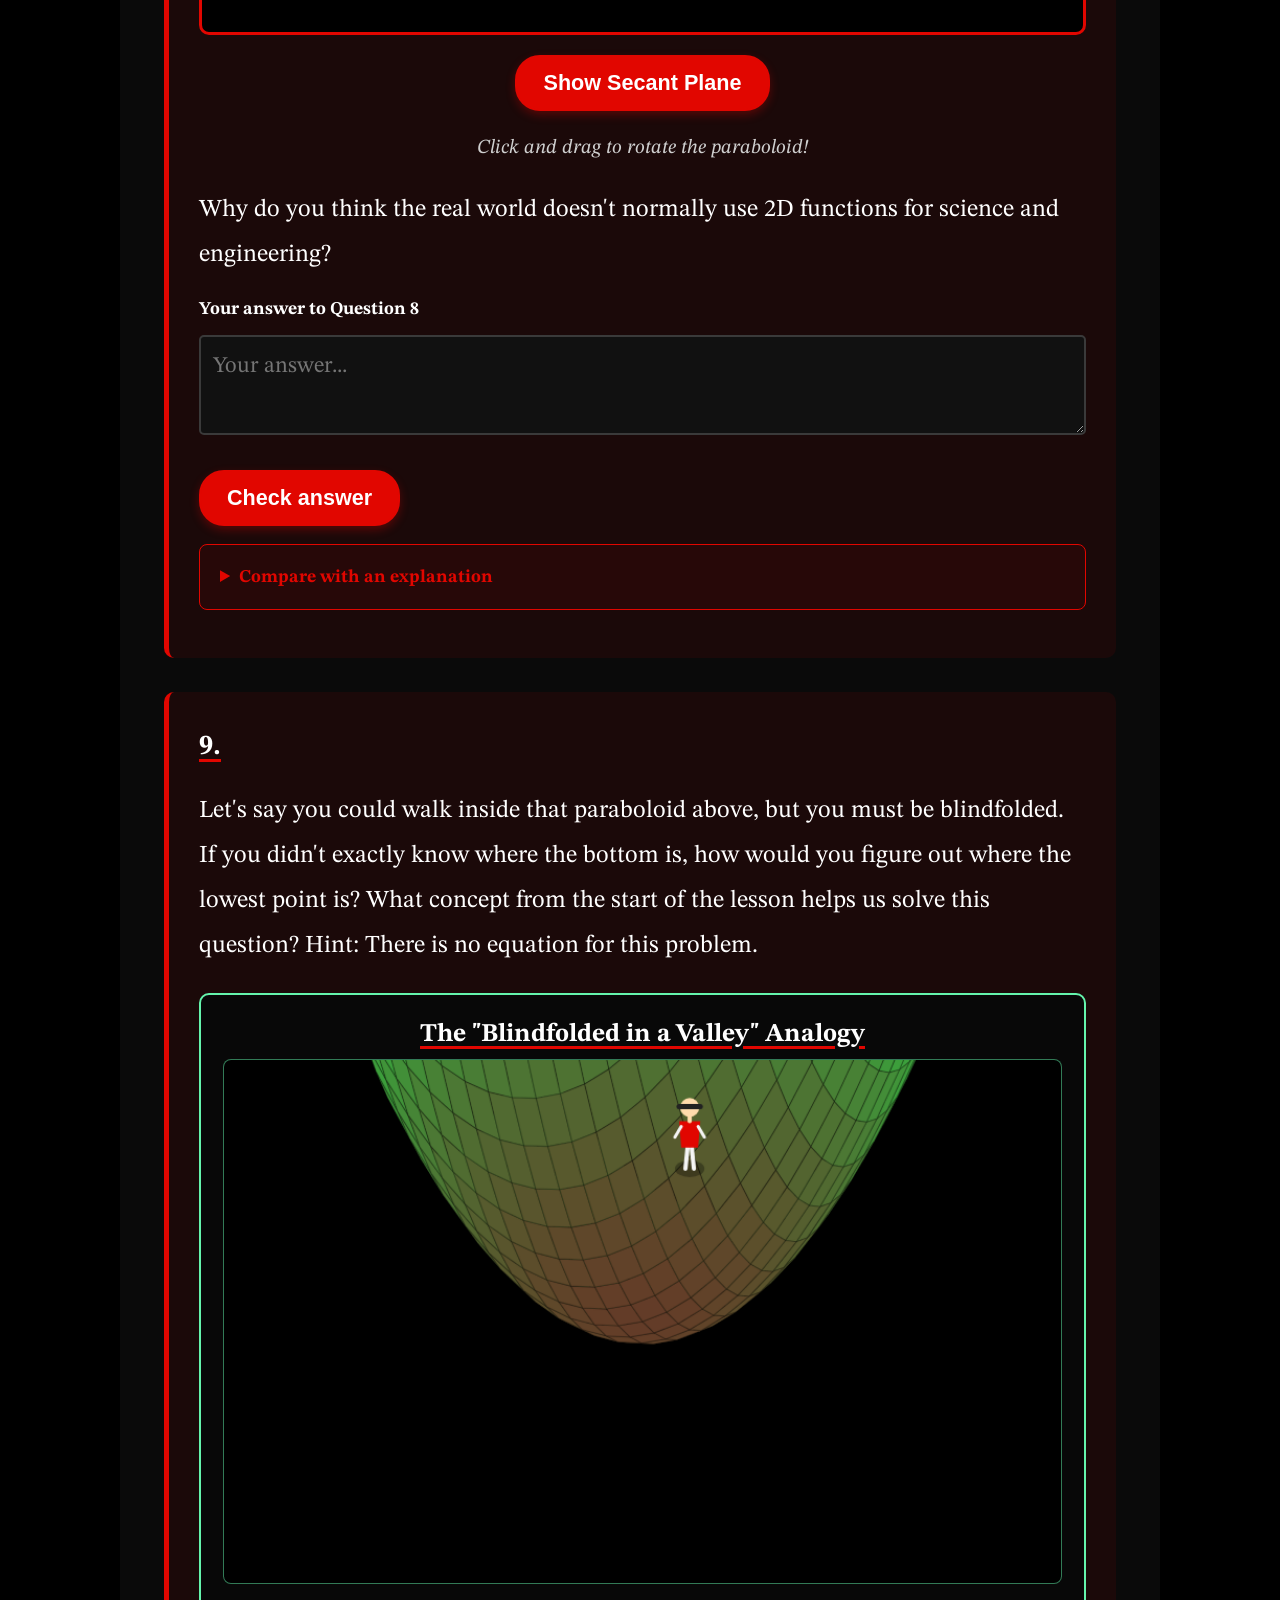
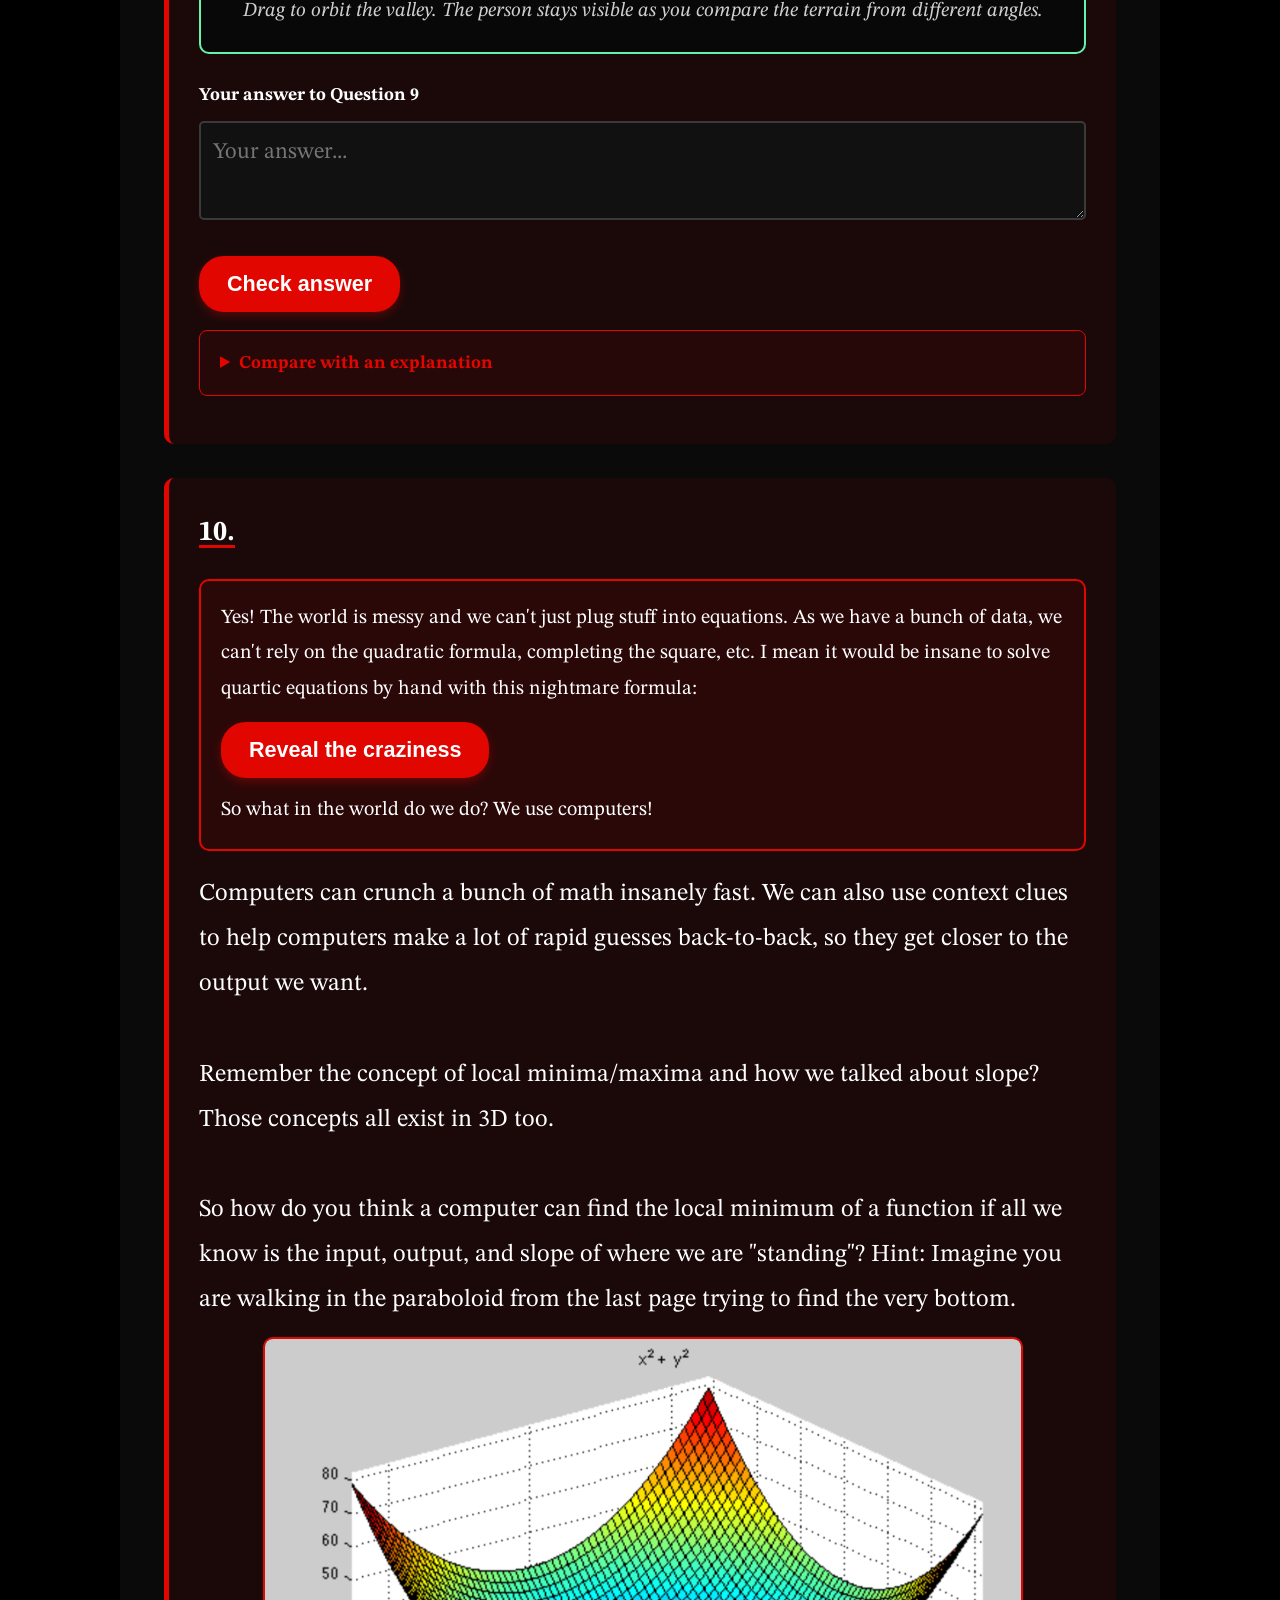
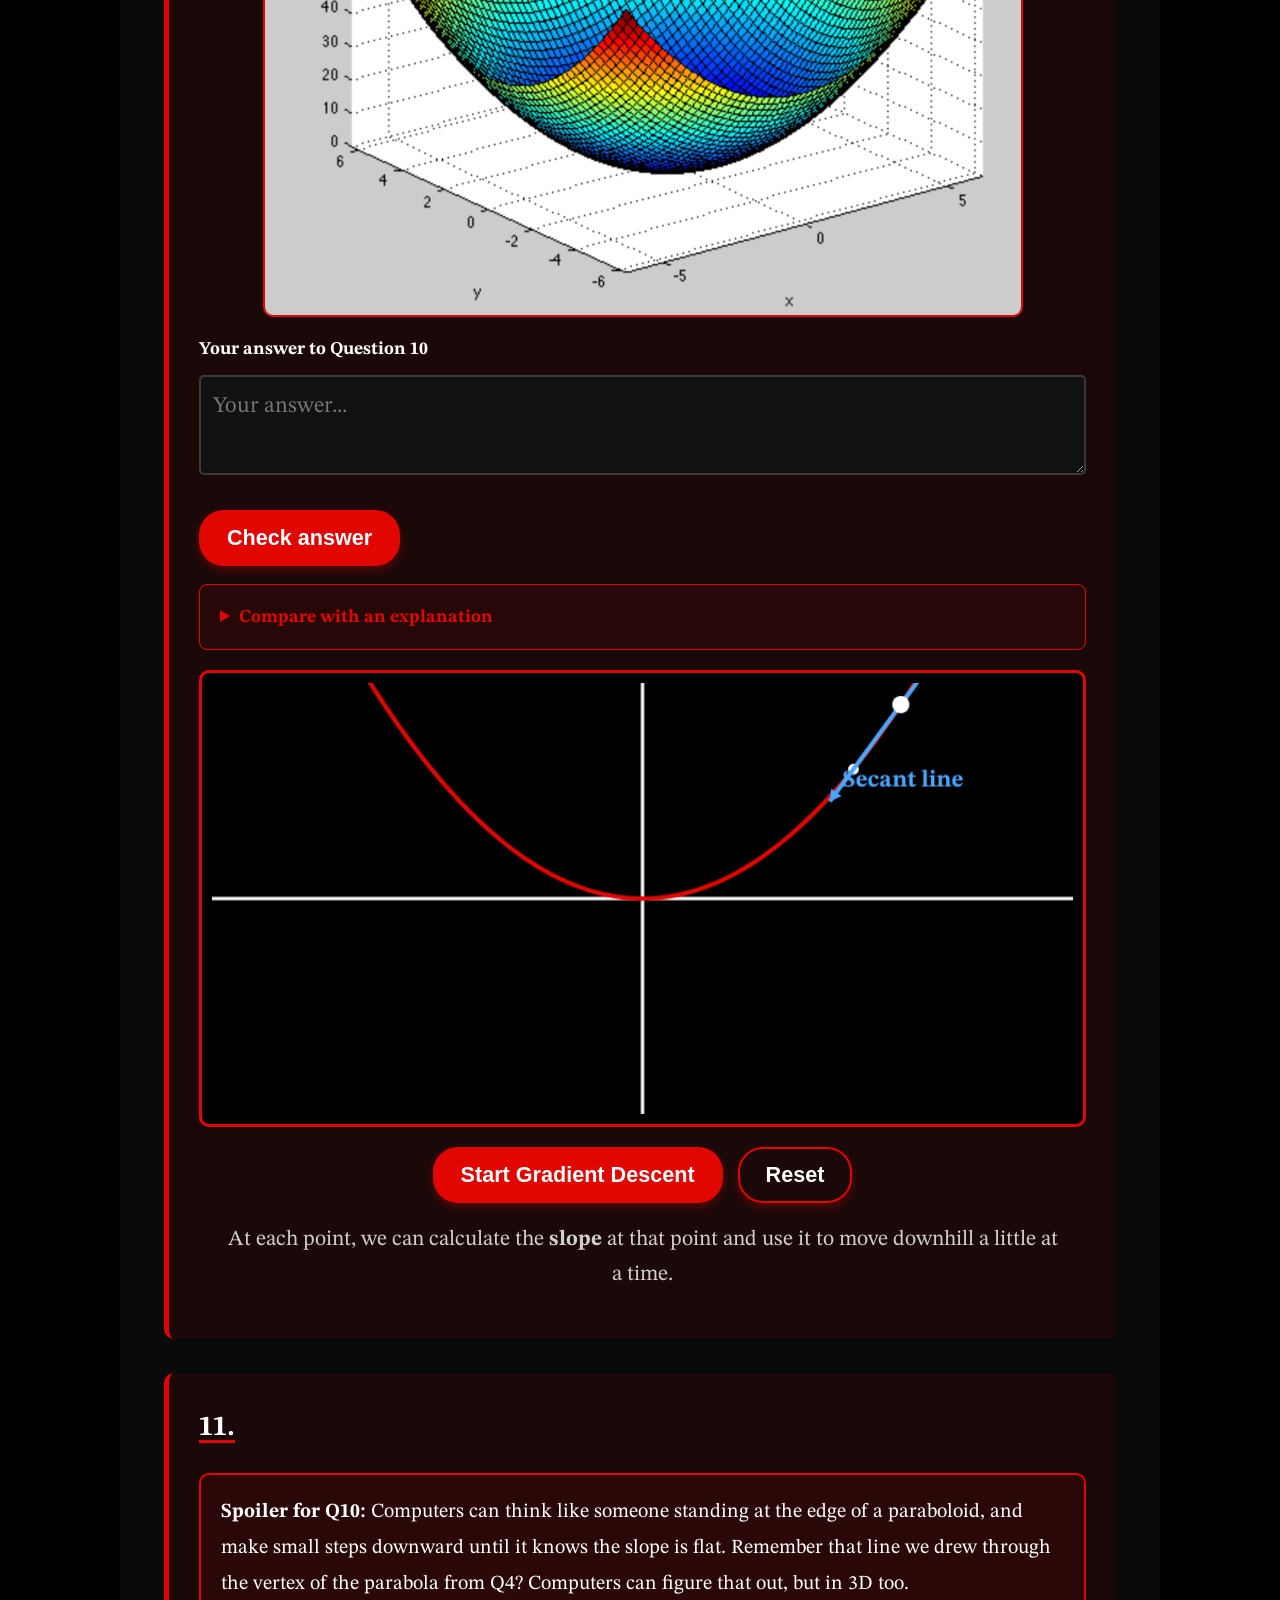
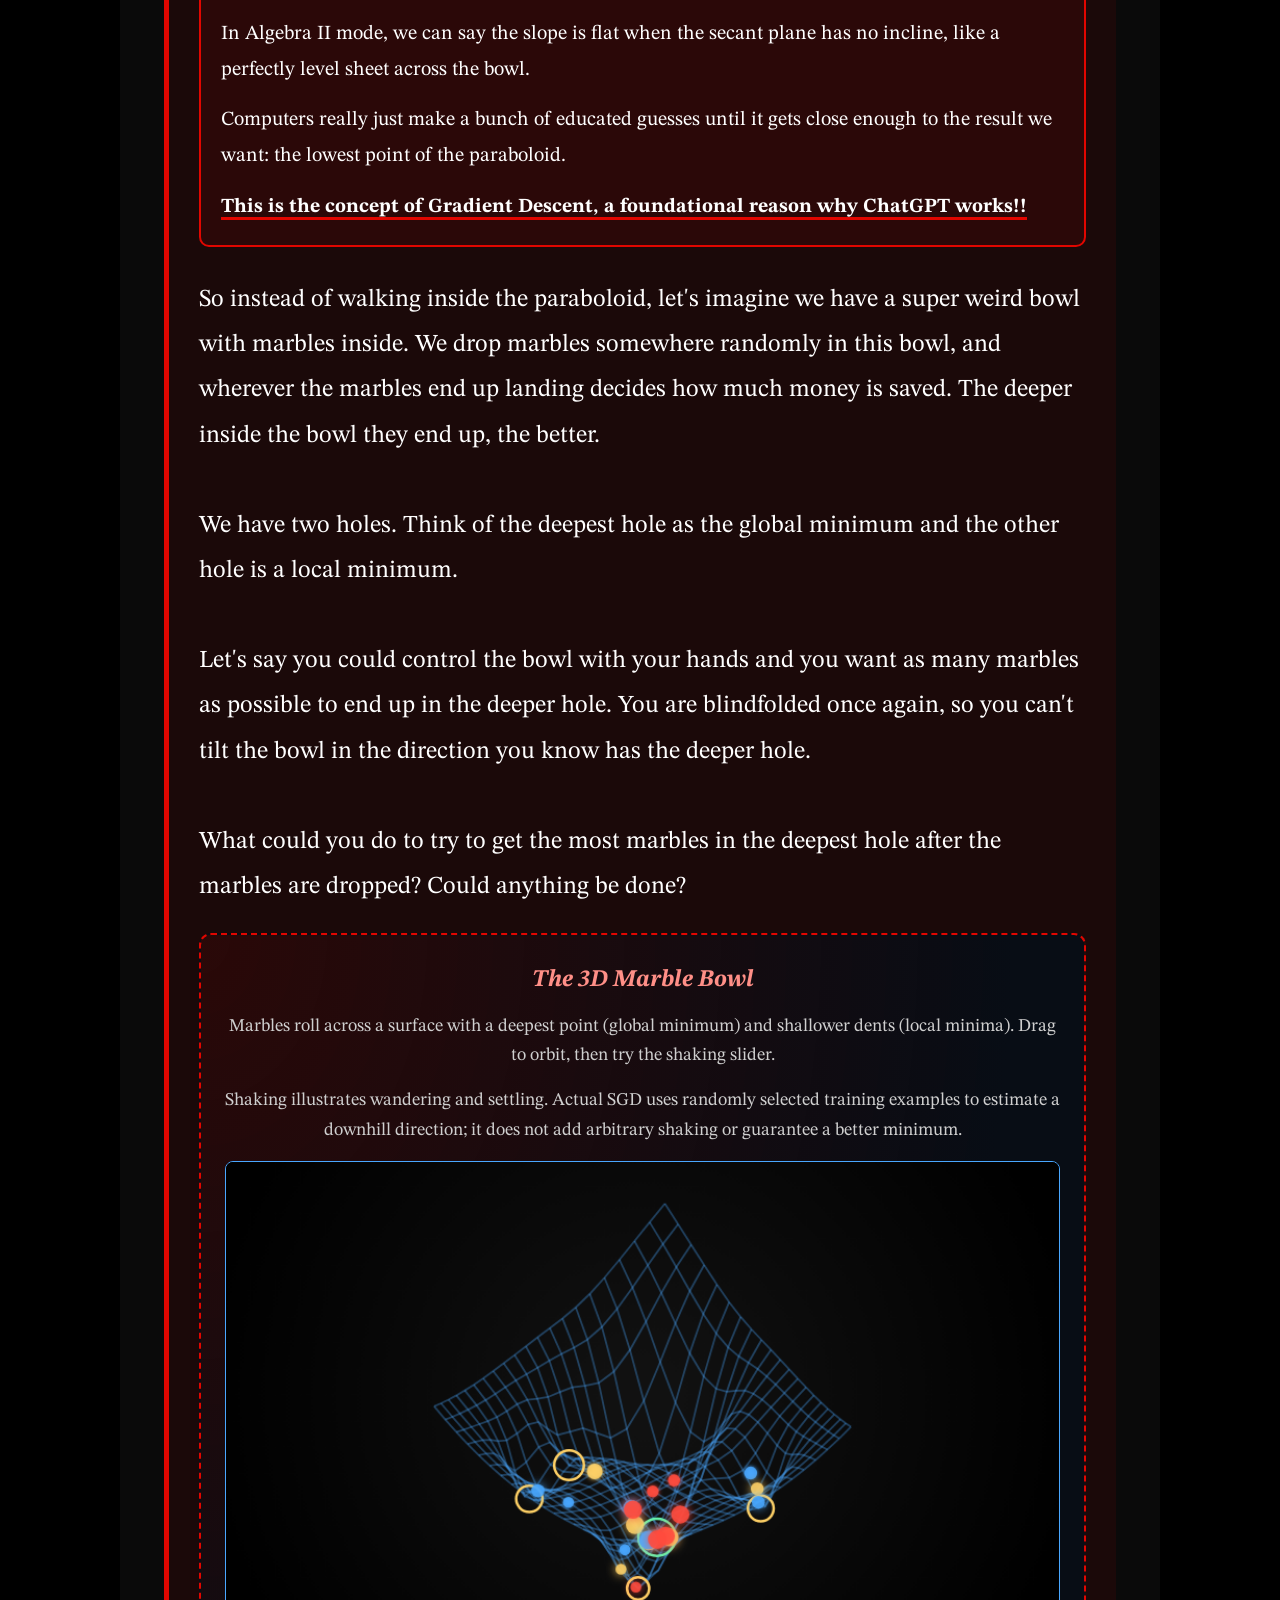
==== commit 004bf664: "Build higher-dimensional intuition with interactive visual arguments" ====
--- a/index.html
+++ b/index.html
@@ -1022,7 +1022,7 @@
                 <br><br>
                 Here, we can see how we can perform math operations between word concepts in the way ChatGPT thinks. If we go by the coordinate pairs, we can calculate: Monarch = Queen - Woman.
                 <br><br>
-                Before we jump into four dimensions, it helps to think about <em>Flatland</em>, written by Edwin Abbott Abbott: a world where the inhabitants can only see two dimensions. Its class depictions are also a satire of the rigidity of Victorian-era social hierarchy. A 3D object passing through their world would look like a changing 2D slice or shadow, because they can only observe its projection into their space.
+                Before we jump into four dimensions, it helps to think about <em>Flatland</em>, written by Edwin Abbott Abbott: a world whose inhabitants live on a two-dimensional plane. Its class depictions are also a satire of the rigidity of Victorian-era social hierarchy. A 3D object passing through that plane creates a changing 2D section where the object meets it. A shadow is a different kind of view: a projection can merge points at different depths. The Beyond 3D bonus lets you experiment with both.
                 <div class="flatland-prelude-assets">
                     <img class="question-asset" src="assets/rob-hocking-math-flatland-projection-thumbnail.jpg" alt="Flatland projection illustration showing a higher-dimensional object as a lower-dimensional view">
                     <img class="question-asset" src="assets/inhabitants-flatland-class-critique.jpg" alt="Flatland inhabitants discussing how a higher-dimensional object appears in their two-dimensional world">
@@ -1539,18 +1539,28 @@
             <div class="dim-hero">
                 <div class="dim-kicker">Bonus expedition · no homework · just curiosity</div>
                 <h2 id="dimensions-title">One more direction.<span>A whole new world.</span></h2>
-                <p>We live in three spatial dimensions. Mathematics can go further. Borrow the eyes of a Flatlander, slice through an invisible world, and turn a cube in a direction your hands cannot point.</p>
-                <p class="dim-note">Eight interactive stops. Move the sliders, drag the diagrams, and follow the analogies. These are mathematical spaces and projections—not a claim that we can travel through extra physical dimensions.</p>
+                <p>We live in three spatial dimensions. Mathematics can go further. Start with a bead that gains one freedom. Follow what a slice reveals, what a projection hides, and what a rotation must preserve. Then use the same reasoning to understand many-coordinate models.</p>
+                <p class="dim-note">Eight visual arguments. Make a prediction, try a revealing experiment, and open the reasoning when you want the next layer. These are mathematical spaces and projections—not a claim that we can travel through extra physical dimensions.</p>
                 <nav class="dim-chips" aria-label="Beyond 3D stops">
                     <a href="#dim-ladder">01 · Build a dimension</a><a href="#dim-slice">02 · Flatland</a><a href="#dim-shadow">03 · Shadows</a><a href="#dim-tesseract">04 · The tesseract</a>
                     <a href="#dim-net">05 · Unfold it</a><a href="#dim-hypersphere">06 · A 4D visitor</a><a href="#dim-features">07 · Six coordinates</a><a href="#dim-escape">08 · The extra-direction trick</a>
                 </nav>
             </div>
             <div id="dimensions-labs"></div>
+            <section id="dim-volume" class="dim-volume" aria-labelledby="dim-volume-title">
+                <div class="dim-kicker">One surprise to take with you</div>
+                <h3 id="dim-volume-title">A thin shell can hold almost all the room.</h3>
+                <p>Keep a ball’s radius at 1. Mark the inner ball with radius 0.9. In a line, that inner region takes 90% of the length. In a disk, it takes 0.9² = 81% of the area. In a 3D ball, it takes 0.9³ = 72.9% of the volume. What should happen if there are more independent directions?</p>
+                <label for="dim-volume-dimension">Number of dimensions: <output id="dim-volume-dimension-value">3</output><input id="dim-volume-dimension" type="range" min="1" max="100" step="1" value="3"></label>
+                <div class="dim-volume-bar" role="img" aria-label="Share of ball volume in the radius-0.9 inner ball versus the outer shell"><span id="dim-volume-inner"></span><span id="dim-volume-shell"></span></div>
+                <div class="dim-legend"><span style="--swatch:#79d9c3">Inner ball: radius 0.9</span><span style="--swatch:#edb16b">Outer shell: final 10% of the radius</span></div>
+                <p id="dim-volume-summary" class="dim-summary" aria-live="polite"></p>
+                <details class="dim-reasoning"><summary>Why this scales as 0.9ⁿ</summary><p>Shrink each of n coordinates by the same factor r. An n-dimensional volume scales by r once for each independent coordinate: r × r × ⋯ × r = rⁿ. We compare two balls of the same dimension, so their shared volume constant cancels. No formula for the absolute volume is needed.</p><p>In 100 dimensions the inner 90% of the radius contains only about 0.0027% of the ball’s volume. Most of the volume is in the outer 10% of the radius. This is a statement about volume in Euclidean balls. It does not say every dataset is uniform in a ball, or that points lie exactly on its boundary.</p></details>
+            </section>
             <div class="dim-outro">
                 <h3>You do not have to picture everything to understand it.</h3>
                 <p>A slice reveals a section. A shadow forgets information. A net opens a boundary. Coordinates keep track of the whole object—even when a drawing cannot.</p>
-                <p>That is useful in AI, too: a model can work with hundreds of features without drawing a hundred-dimensional room. Geometry follows the coordinates; our pictures are carefully chosen windows.</p>
+                <p>That is useful in AI, too: a model can work with hundreds of features without drawing a hundred-dimensional room. The six-knob experiment already showed how error can improve in directions a 2D map hides. Geometry follows the coordinates; our pictures are carefully chosen windows.</p>
                 <p class="dim-note">Want to keep exploring? <a href="https://mathworld.wolfram.com/Tesseract.html">Tesseracts</a> · <a href="https://mathworld.wolfram.com/Hypersphere.html">Hyperspheres</a> · <a href="https://mathworld.wolfram.com/Hypercube.html">Hypercube counts</a> from Wolfram MathWorld.</p>
             </div>
         </section>
@@ -4222,6 +4232,7 @@
     <script src="modeling.js"></script>
     <script src="visual-labs.js"></script>
     <script src="dimensions-core.js"></script>
+    <script src="dimensions-stories.js"></script>
     <script src="dimensions.js"></script>
 </body>
 </html>
--- a/dimensions.css
+++ b/dimensions.css
@@ -66,3 +66,47 @@
     #dimensions-worksheet :is(h2,h3,p,.dim-kicker,.dim-note,.dim-prompt,a) { color: black !important; }
     .dim-hero h2 span { -webkit-text-fill-color: black; background: none; }
 }
+/* Visual arguments: one principle, a revealing experiment, then optional depth. */
+.dim-principle { border-left: 3px solid var(--dim-color); padding: 10px 14px; background: #101827; color: #dff3ff !important; font-size: 16px; line-height: 1.55; margin: 18px 0; }
+.dim-demos { display: flex; flex-wrap: wrap; gap: 8px; margin: 18px 0; }
+.dim-demos button { background: #152536; border-color: #51758d; color: #d9f1ff; }
+.dim-reasoning { border: 1px solid #56657c; border-radius: 10px; background: #0d1524; margin-top: 20px; padding: 0 16px; }
+.dim-reasoning summary { cursor: pointer; padding: 14px 0; color: #d7eaff; font: 600 15px/1.6 system-ui,sans-serif; }
+.dim-reasoning ol { padding-left: 26px; margin: 8px 0 22px; }
+.dim-reasoning li { margin: 16px 0; padding-left: 6px; color: #c4d3e4; }
+.dim-reasoning strong { color: #ffe5a8; font-size: 17px; }
+.dim-reasoning p { color: #d5deed !important; font-size: 16px; line-height: 1.8; margin: 8px 0 16px; }
+.dim-prediction { border: 0; border-top: 1px solid #455b70; margin-top: 24px; padding: 18px 0 0; min-width: 0; }
+.dim-prediction legend { color: #f6dfad; font: 600 16px/1.6 system-ui,sans-serif; max-width: 100%; padding: 0 8px 0 0; }
+.dim-prediction button { display: inline-block; margin: 6px 8px 6px 0; text-align: left; max-width: 100%; white-space: normal; font-size: 13px; }
+.dim-prediction-feedback { color: #cde6f4 !important; font-size: 16px; line-height: 1.7; margin: 12px 0 0; }
+.dim-prediction-feedback:empty { display: none; }
+.dim-budget { margin-top: 18px; padding: 18px; border: 1px solid #45627a; border-radius: 10px; background: #0d1625; }
+.dim-budget h4 { color: #f1e7cf; font-size: 16px; margin: 0 0 18px; }
+.dim-budget-row { display: grid; grid-template-columns: 95px 1fr 55px; align-items: center; gap: 12px; margin: 12px 0; font: 13px/1.5 system-ui,sans-serif; color: #dce7f3; }
+.dim-budget-track { display: block; height: 9px; background: #28384d; border-radius: 6px; overflow: hidden; }
+.dim-budget-track > span { display: block; width: 0; height: 100%; background: var(--budget-color); }
+.dim-budget-row output { text-align: right; font-variant-numeric: tabular-nums; }
+.dim-budget-total { color: #dfedfb !important; font-size: 15px; line-height: 1.65; margin-top: 18px; }
+.dim-volume { margin: 30px 0; padding: 28px; border: 1px solid #6489a2; border-radius: 18px; background: #101b2a; }
+.dim-volume h3 { color: #a5f3df; font-size: clamp(22px,3vw,30px); margin: 16px 0; }
+.dim-volume > p { color: #dae5f2 !important; font-size: 17px; line-height: 1.8; }
+.dim-volume label { display: block; color: #e1f5ff; margin: 24px 0 14px; font: 600 15px/1.5 system-ui,sans-serif; }
+.dim-volume input { display: block; width: 100%; margin: 10px 0; accent-color: #80e4bd; }
+.dim-volume-bar { display: flex; height: 28px; margin: 20px 0; background: #eaaf6a; border-radius: 6px; overflow: hidden; }
+#dim-volume-inner { background: #79d9c3; flex-basis: 0; }
+#dim-volume-shell { background: #edb16b; flex-basis: 0; }
+.dim-volume-bar::after { content: ''; position: absolute; pointer-events: none; }
+#dim-tesseract-canvas { height: 460px; }
+@media(max-width:600px) {
+    #dim-tesseract-canvas { height: 530px; }
+    .dim-volume { padding: 20px 14px; }
+    .dim-reasoning { padding: 0 12px; }
+    .dim-reasoning p { font-size: 15px; }
+    .dim-budget { padding: 14px 10px; }
+    .dim-budget-row { grid-template-columns: 76px 1fr 45px; gap: 8px; font-size: 12px; }
+}
+@media print {
+    #dimensions-worksheet :is(.dim-demos,.dim-prediction button,.dim-volume label,.dim-volume-bar) { display: none; }
+    #dimensions-worksheet :is(.dim-principle,.dim-reasoning,.dim-volume,.dim-budget) { color: black !important; background: white; border-color: #777; }
+}
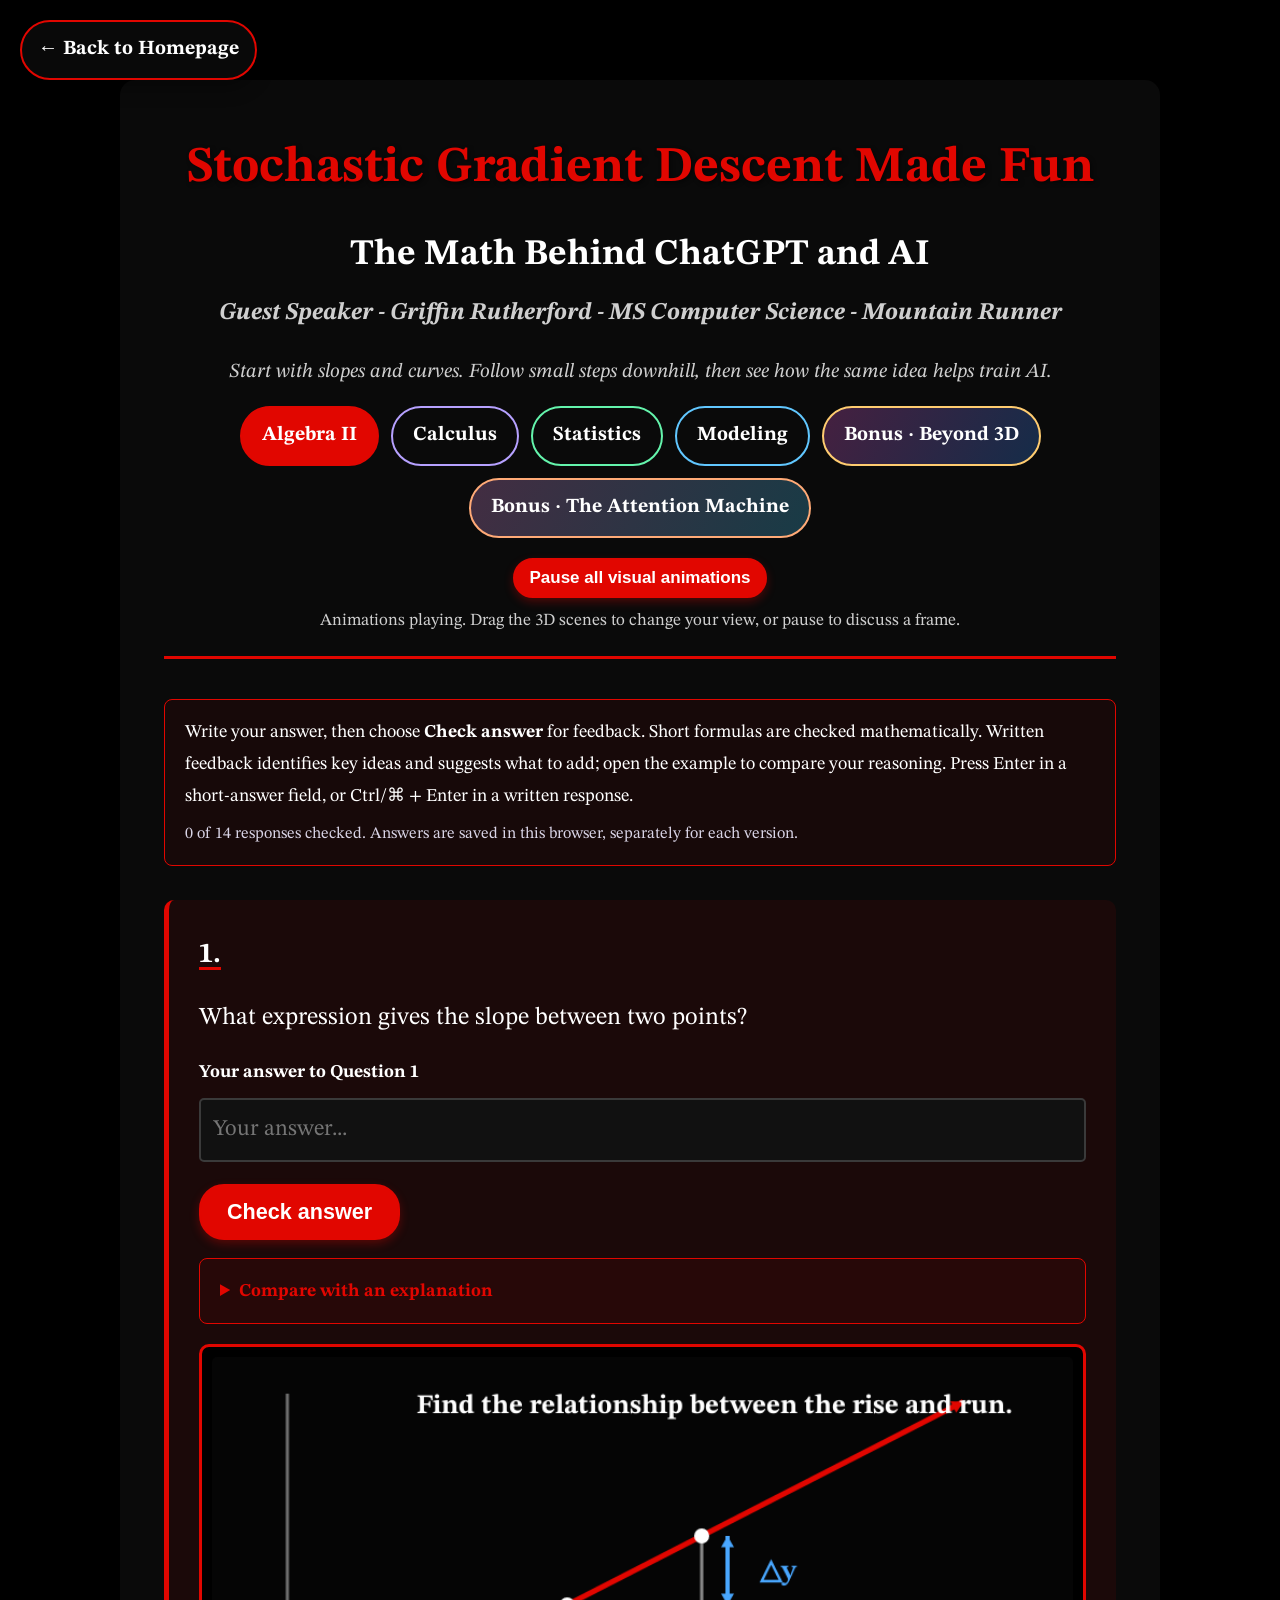
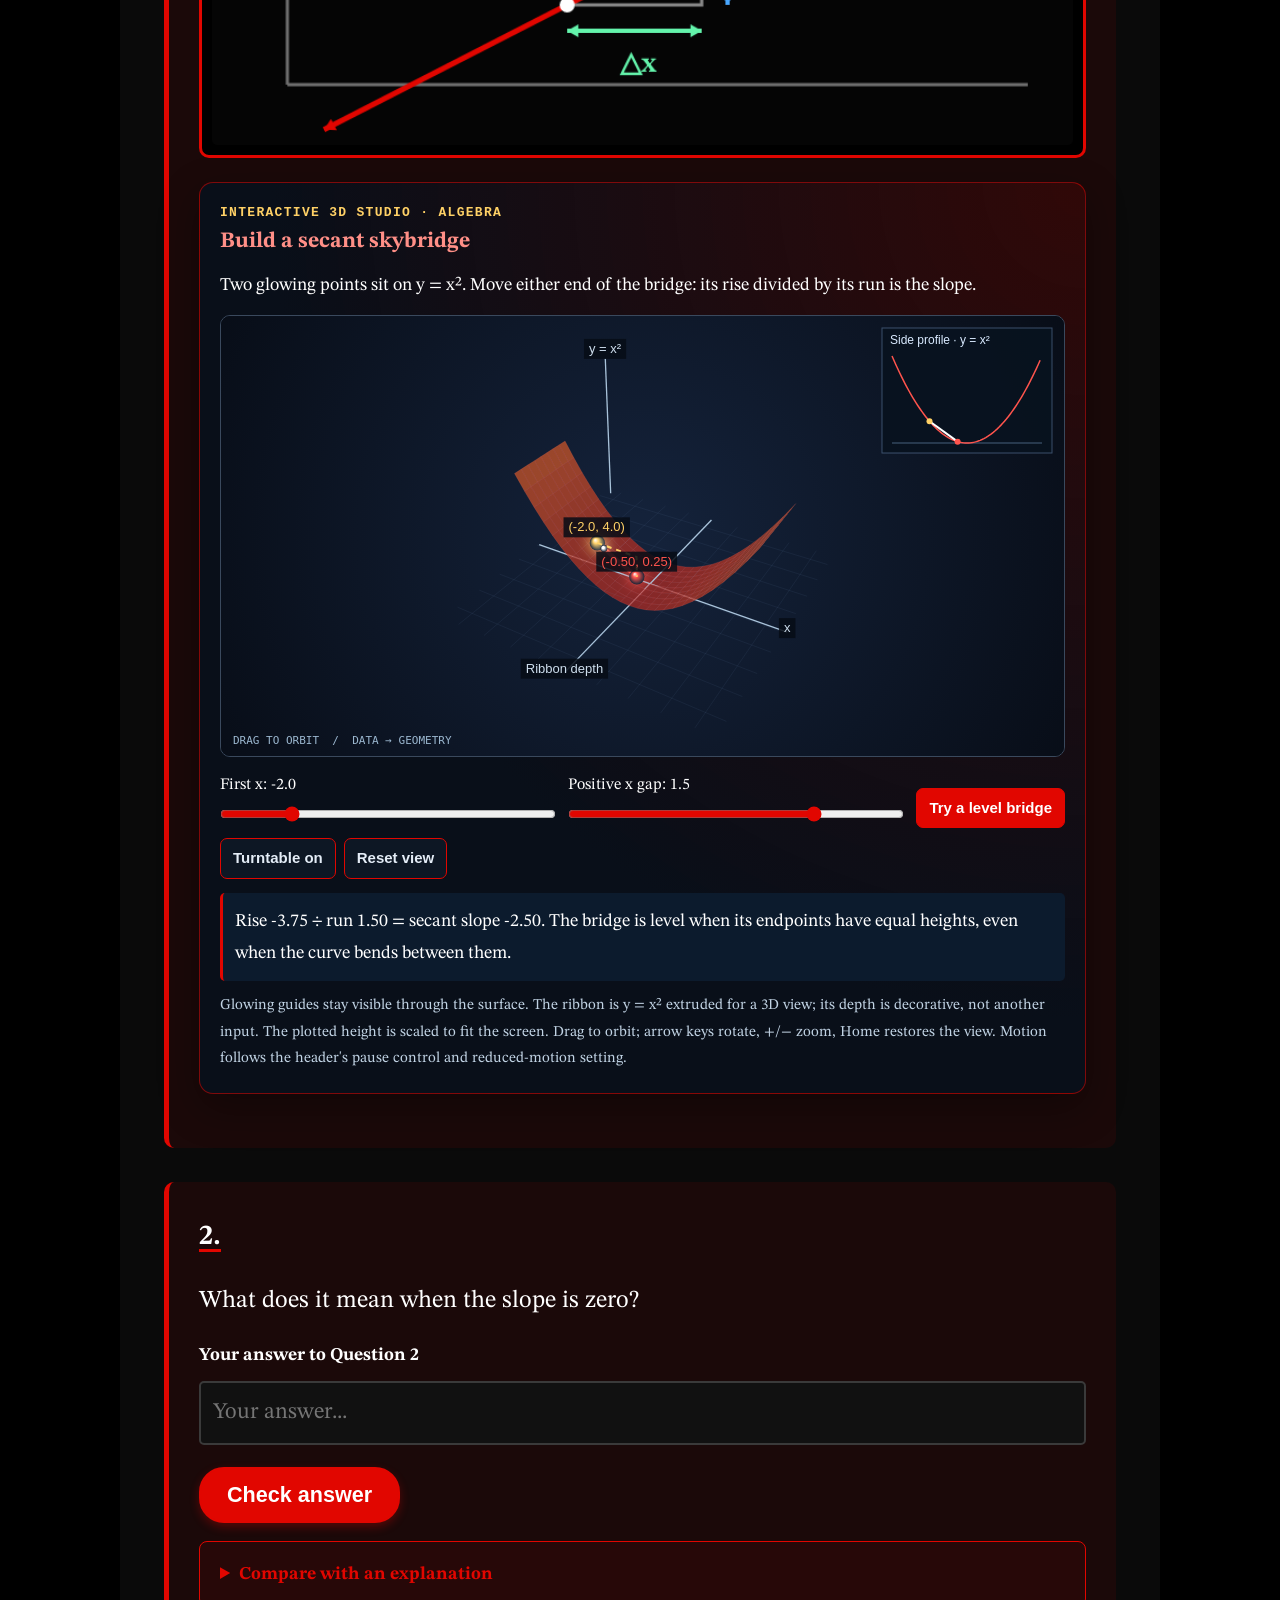
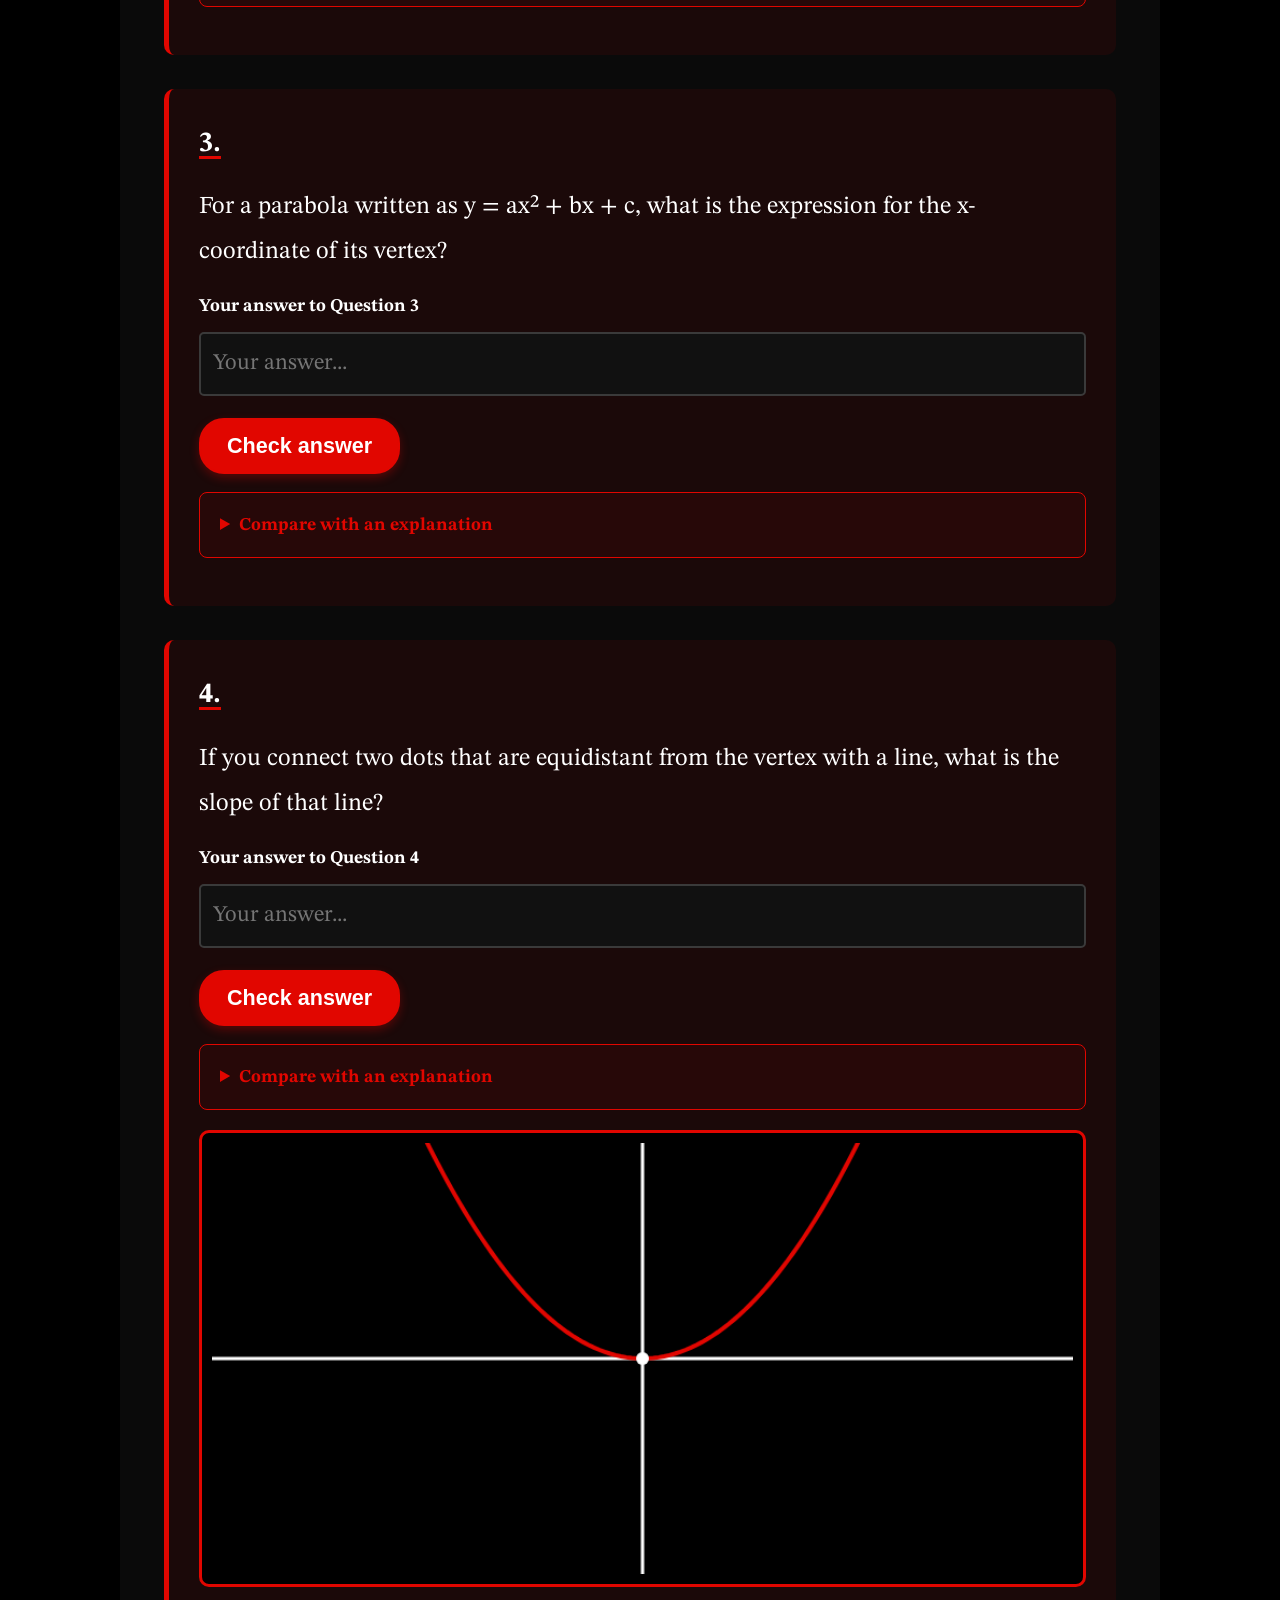
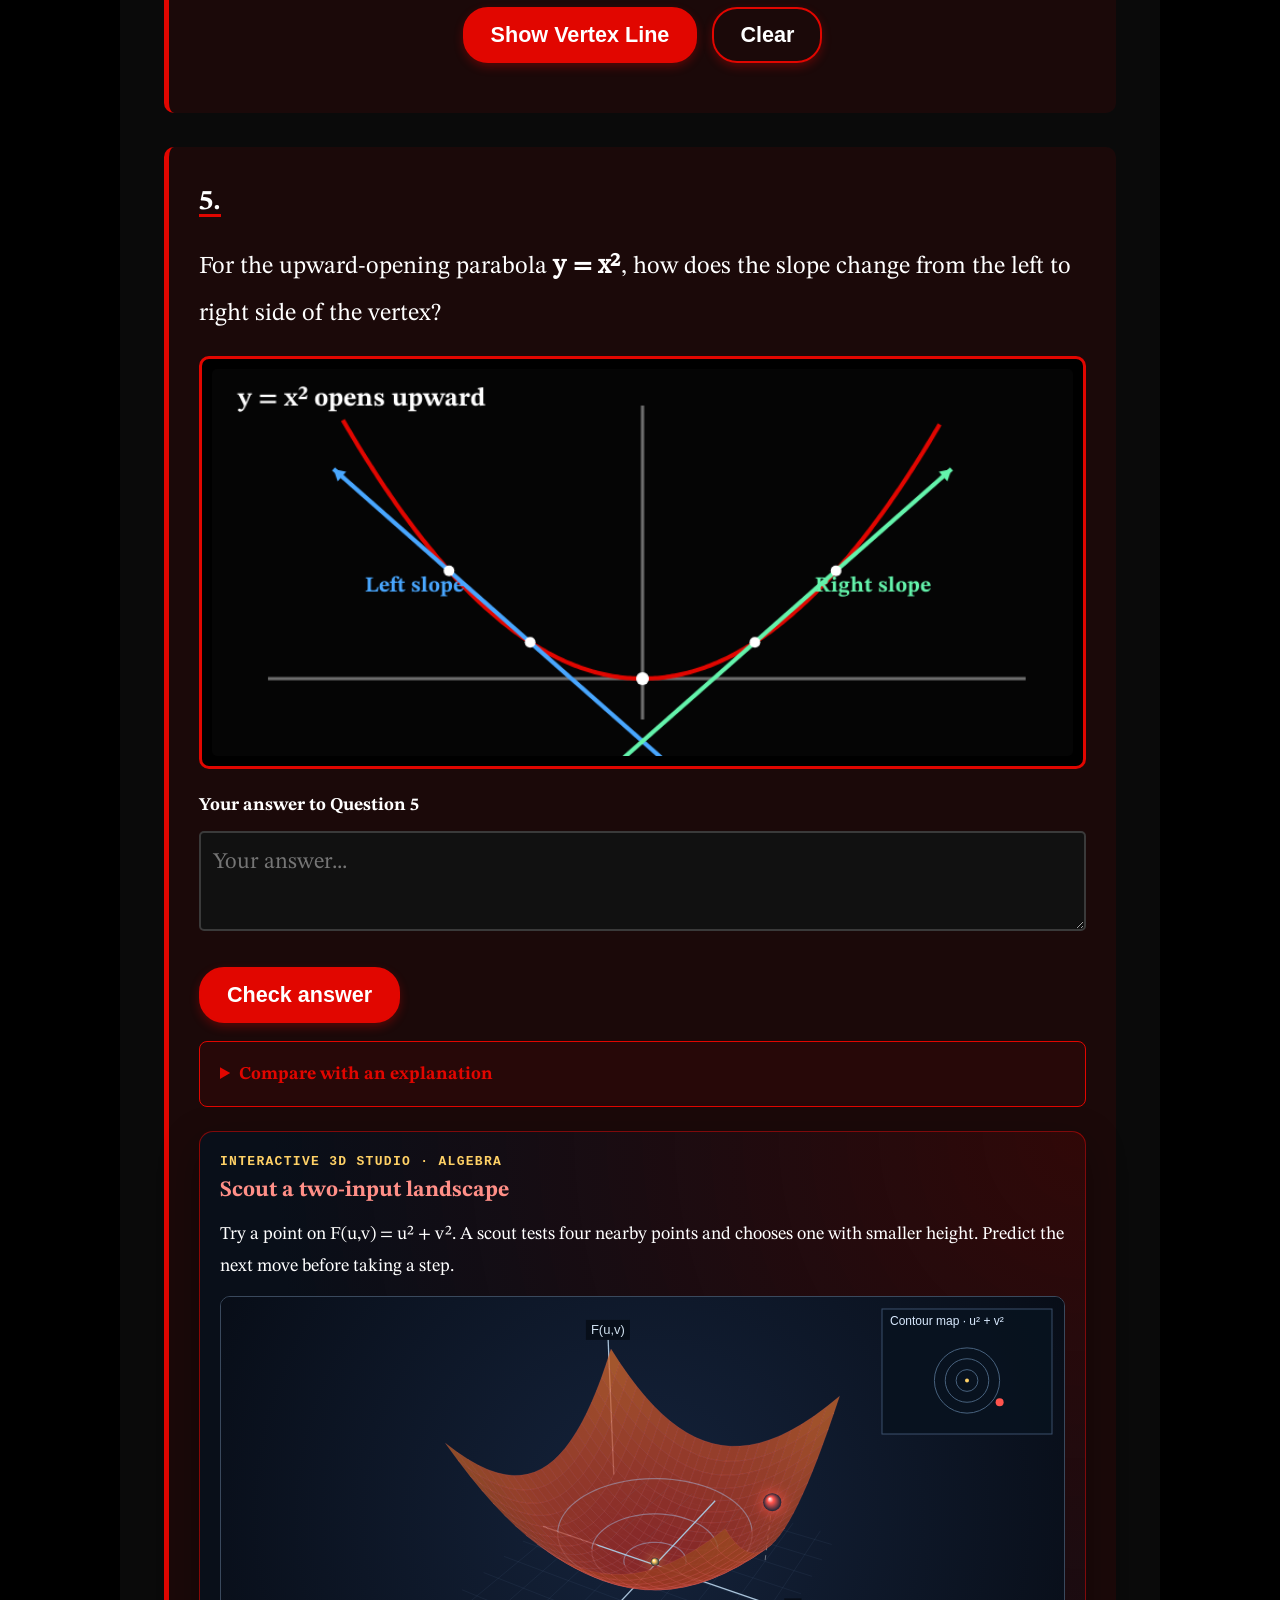
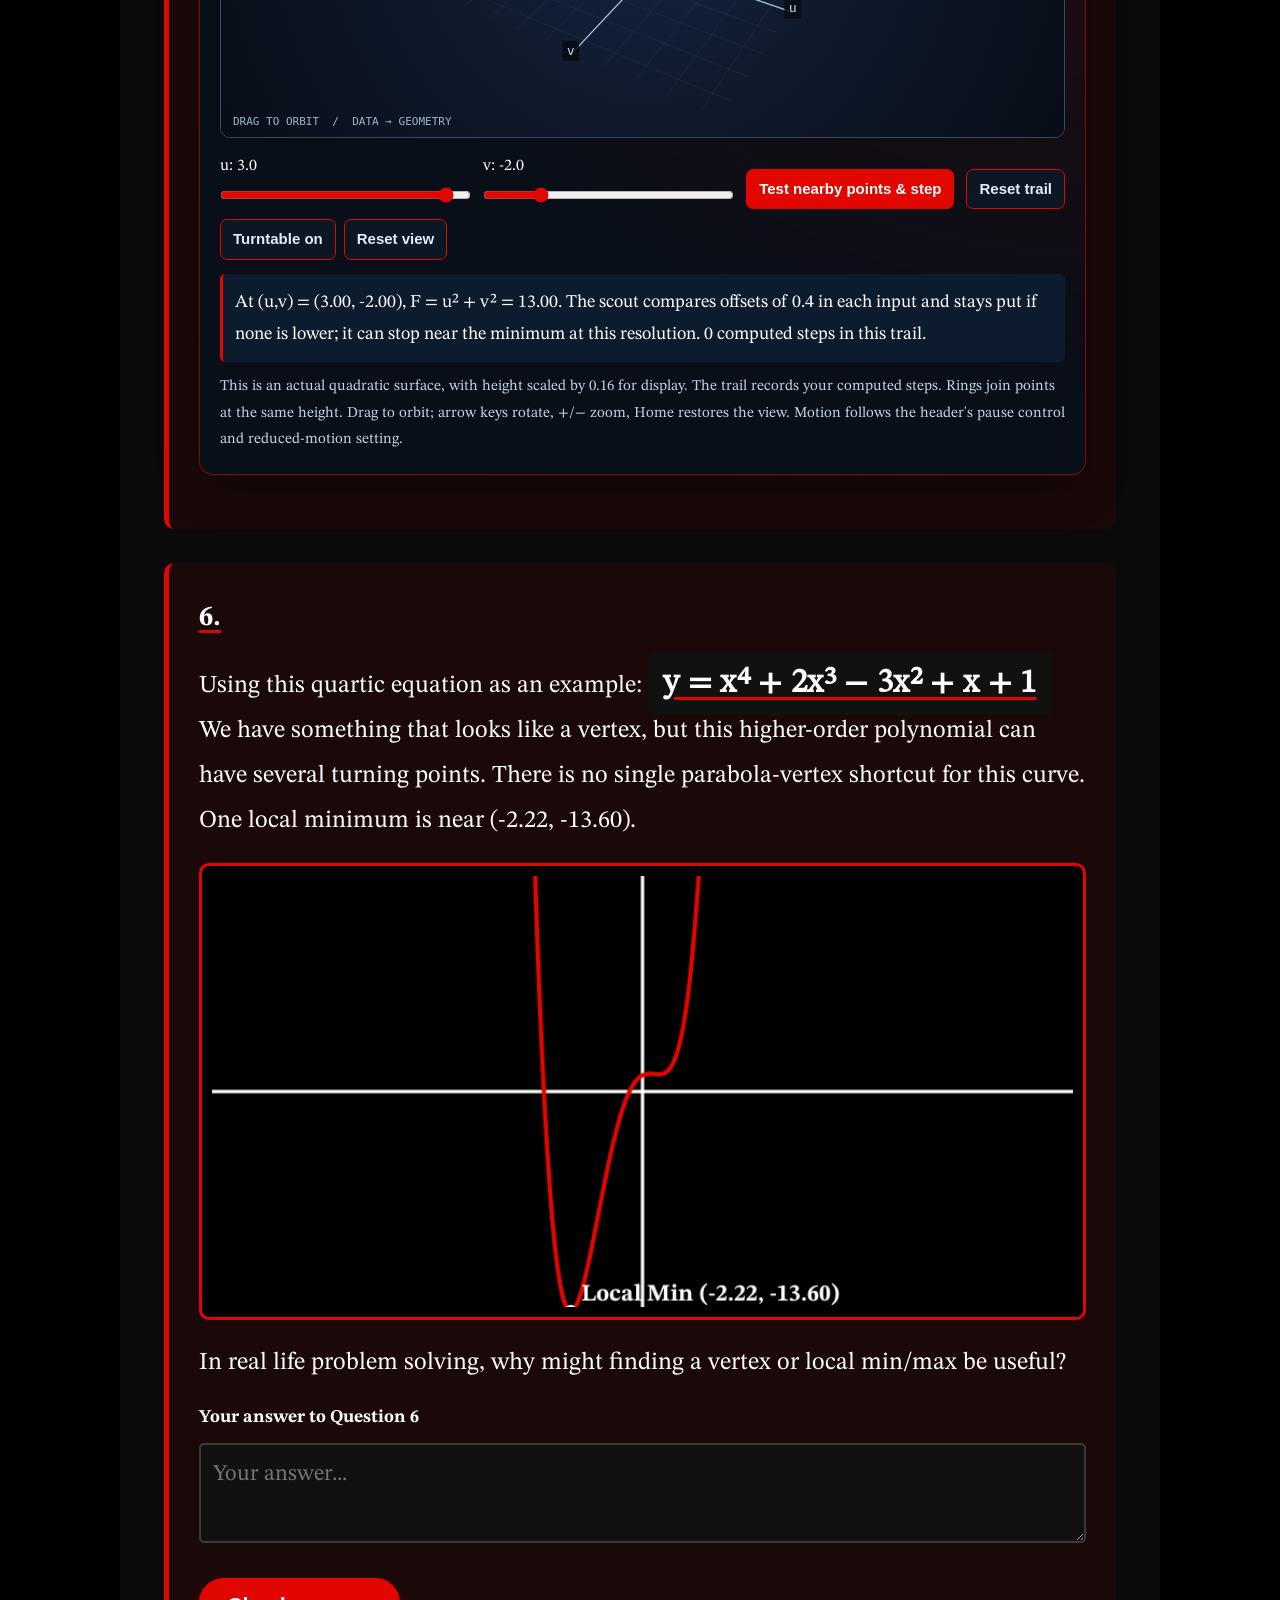
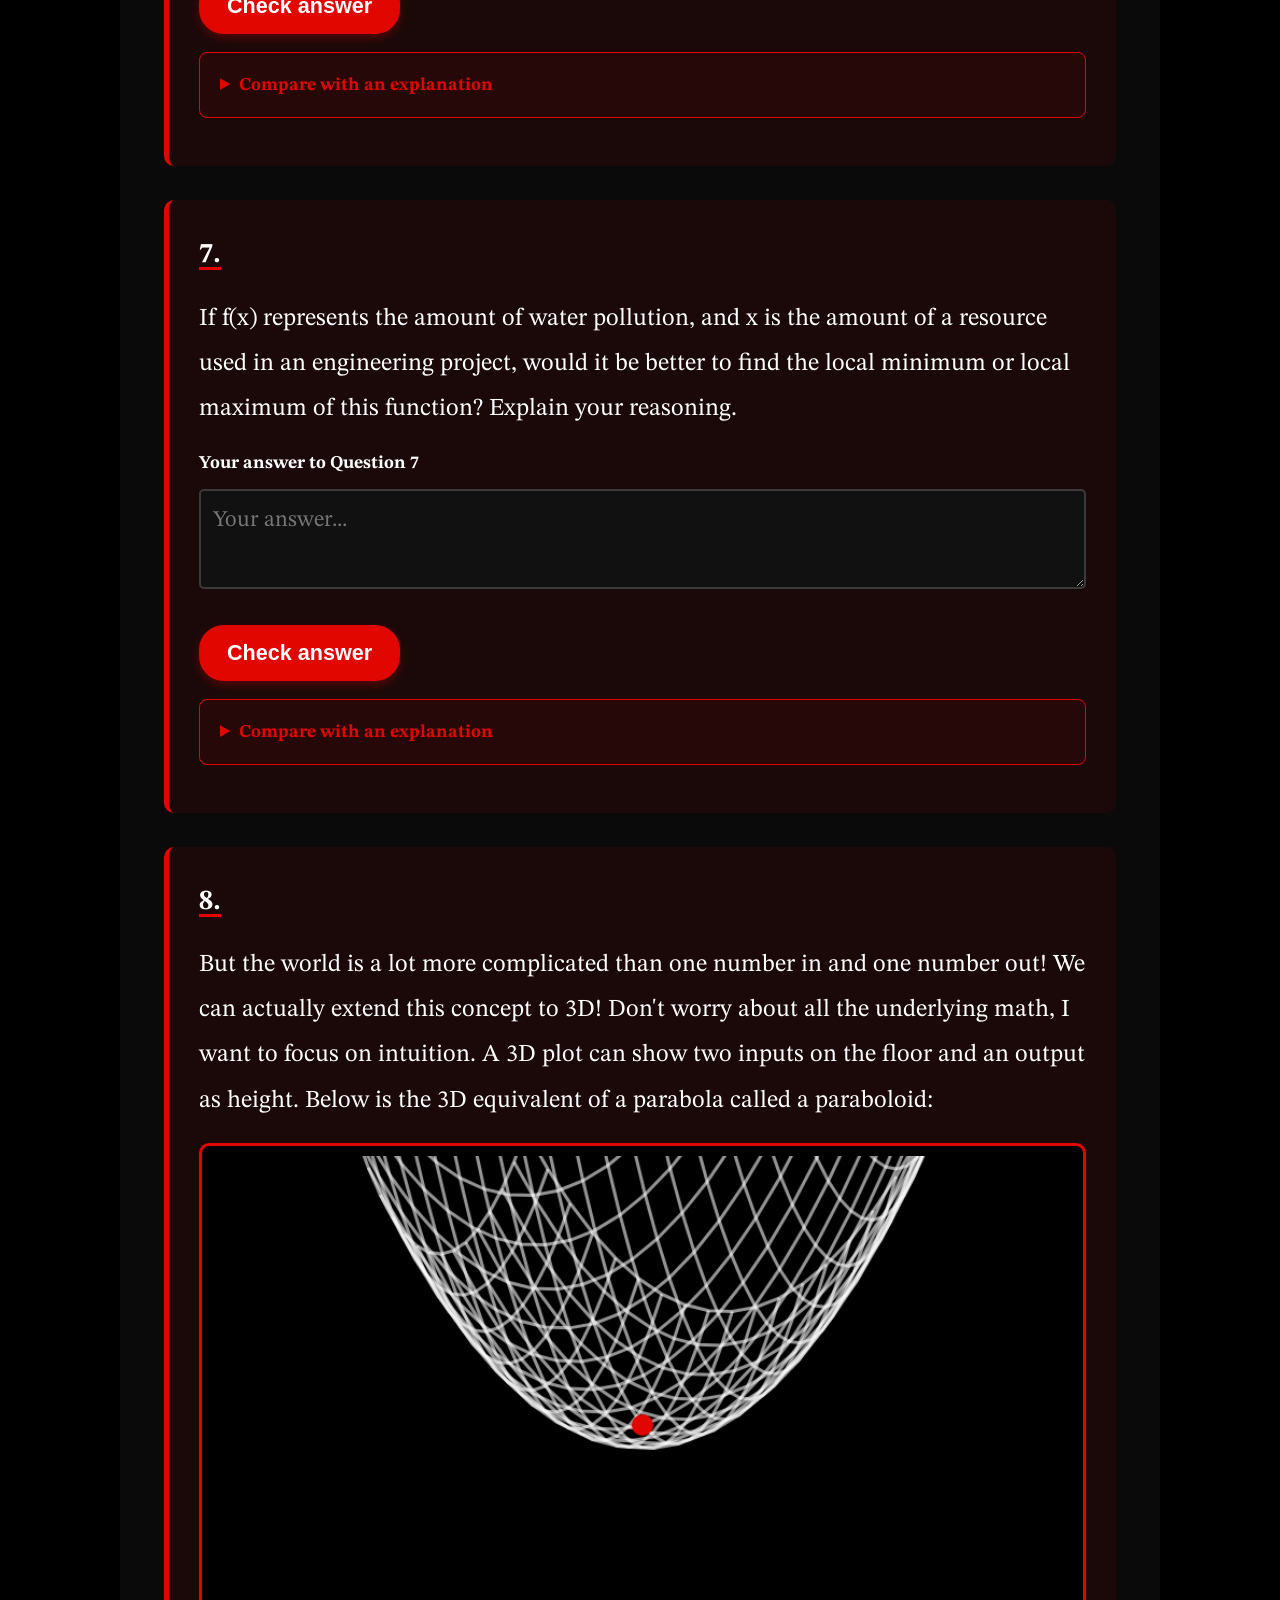
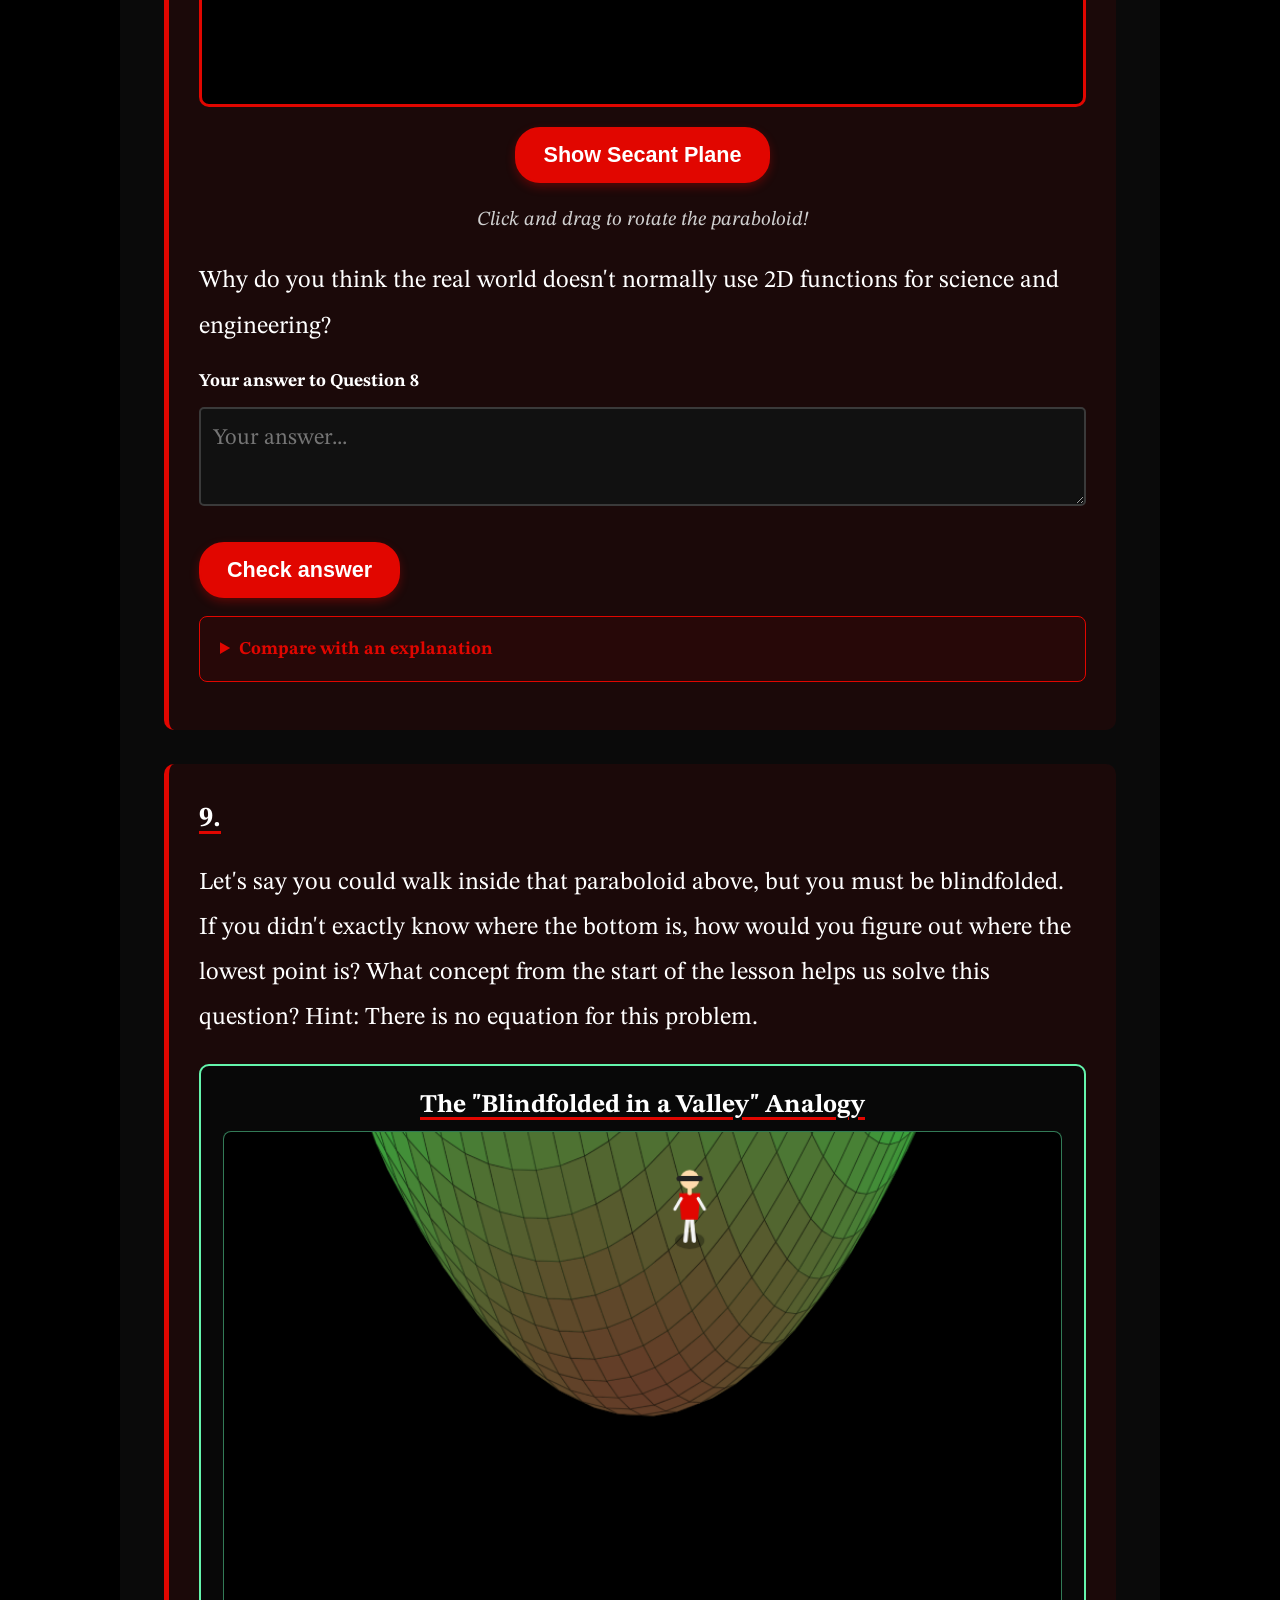
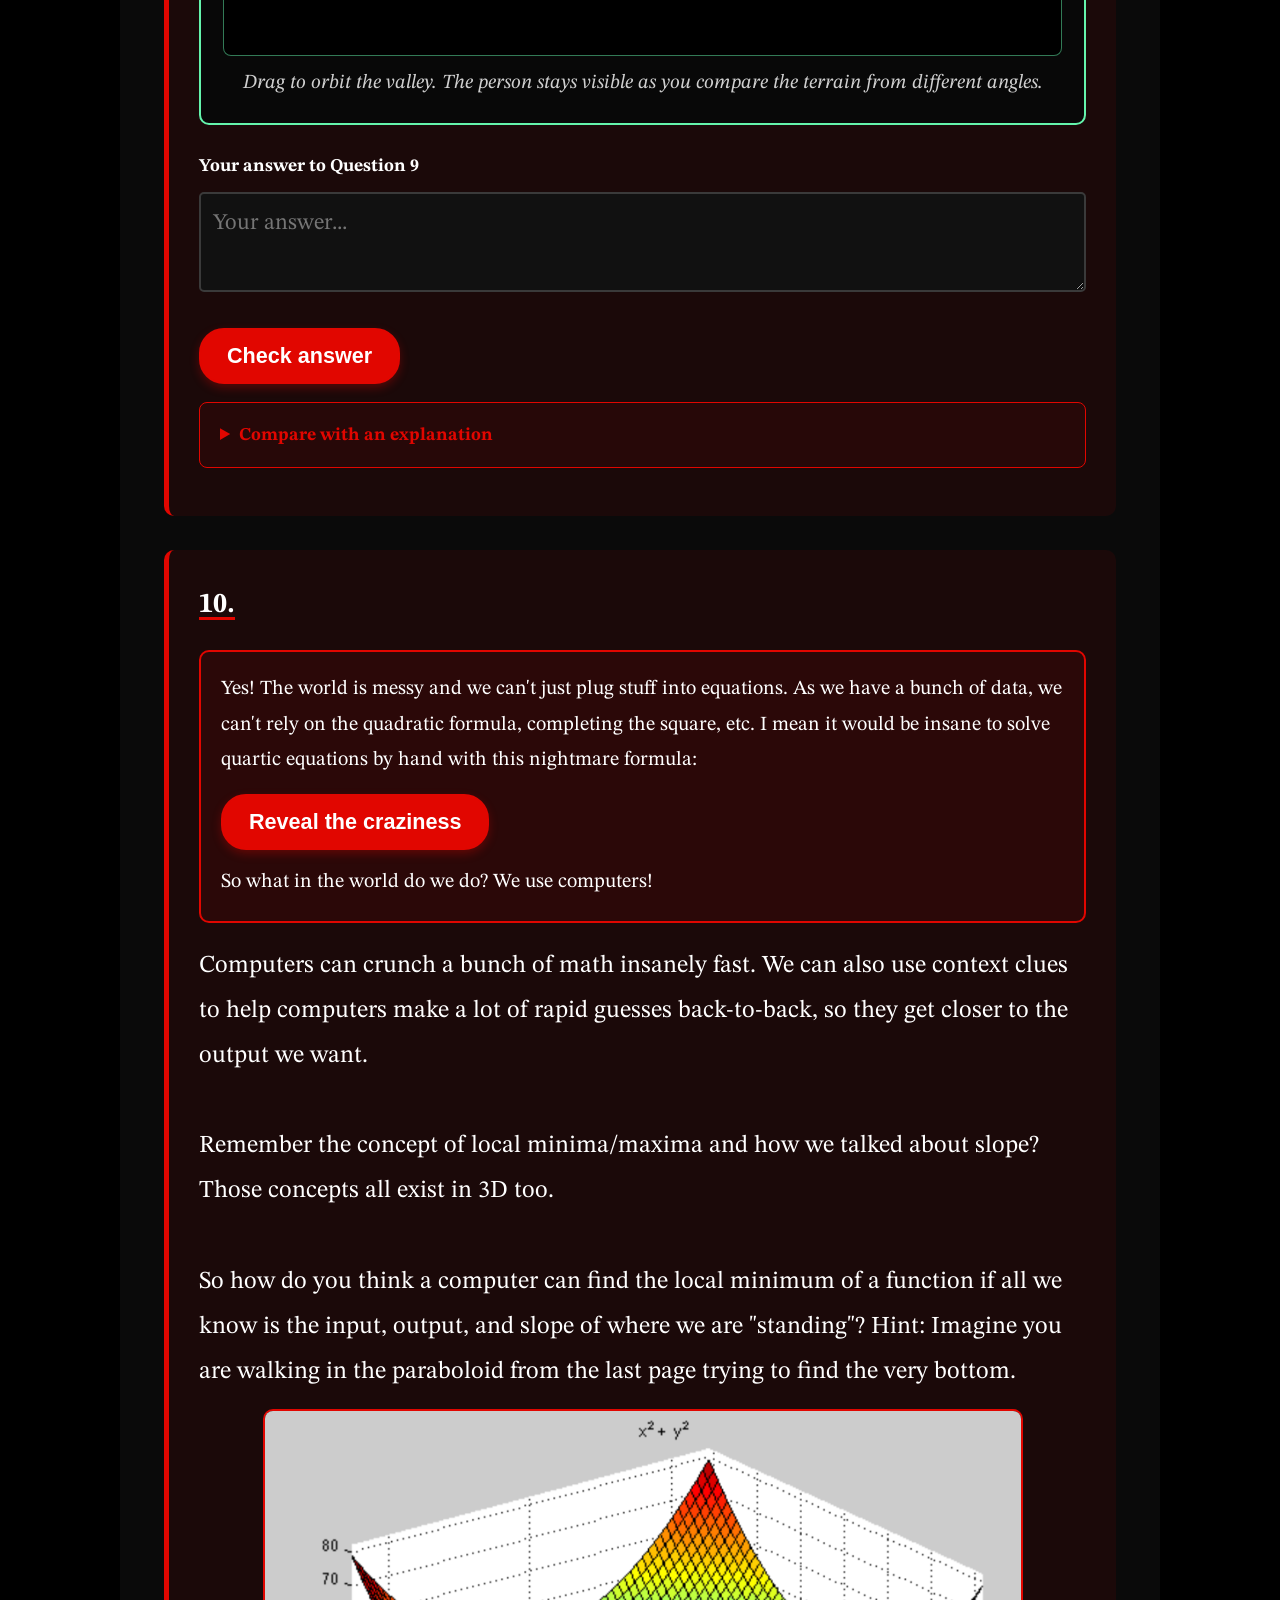
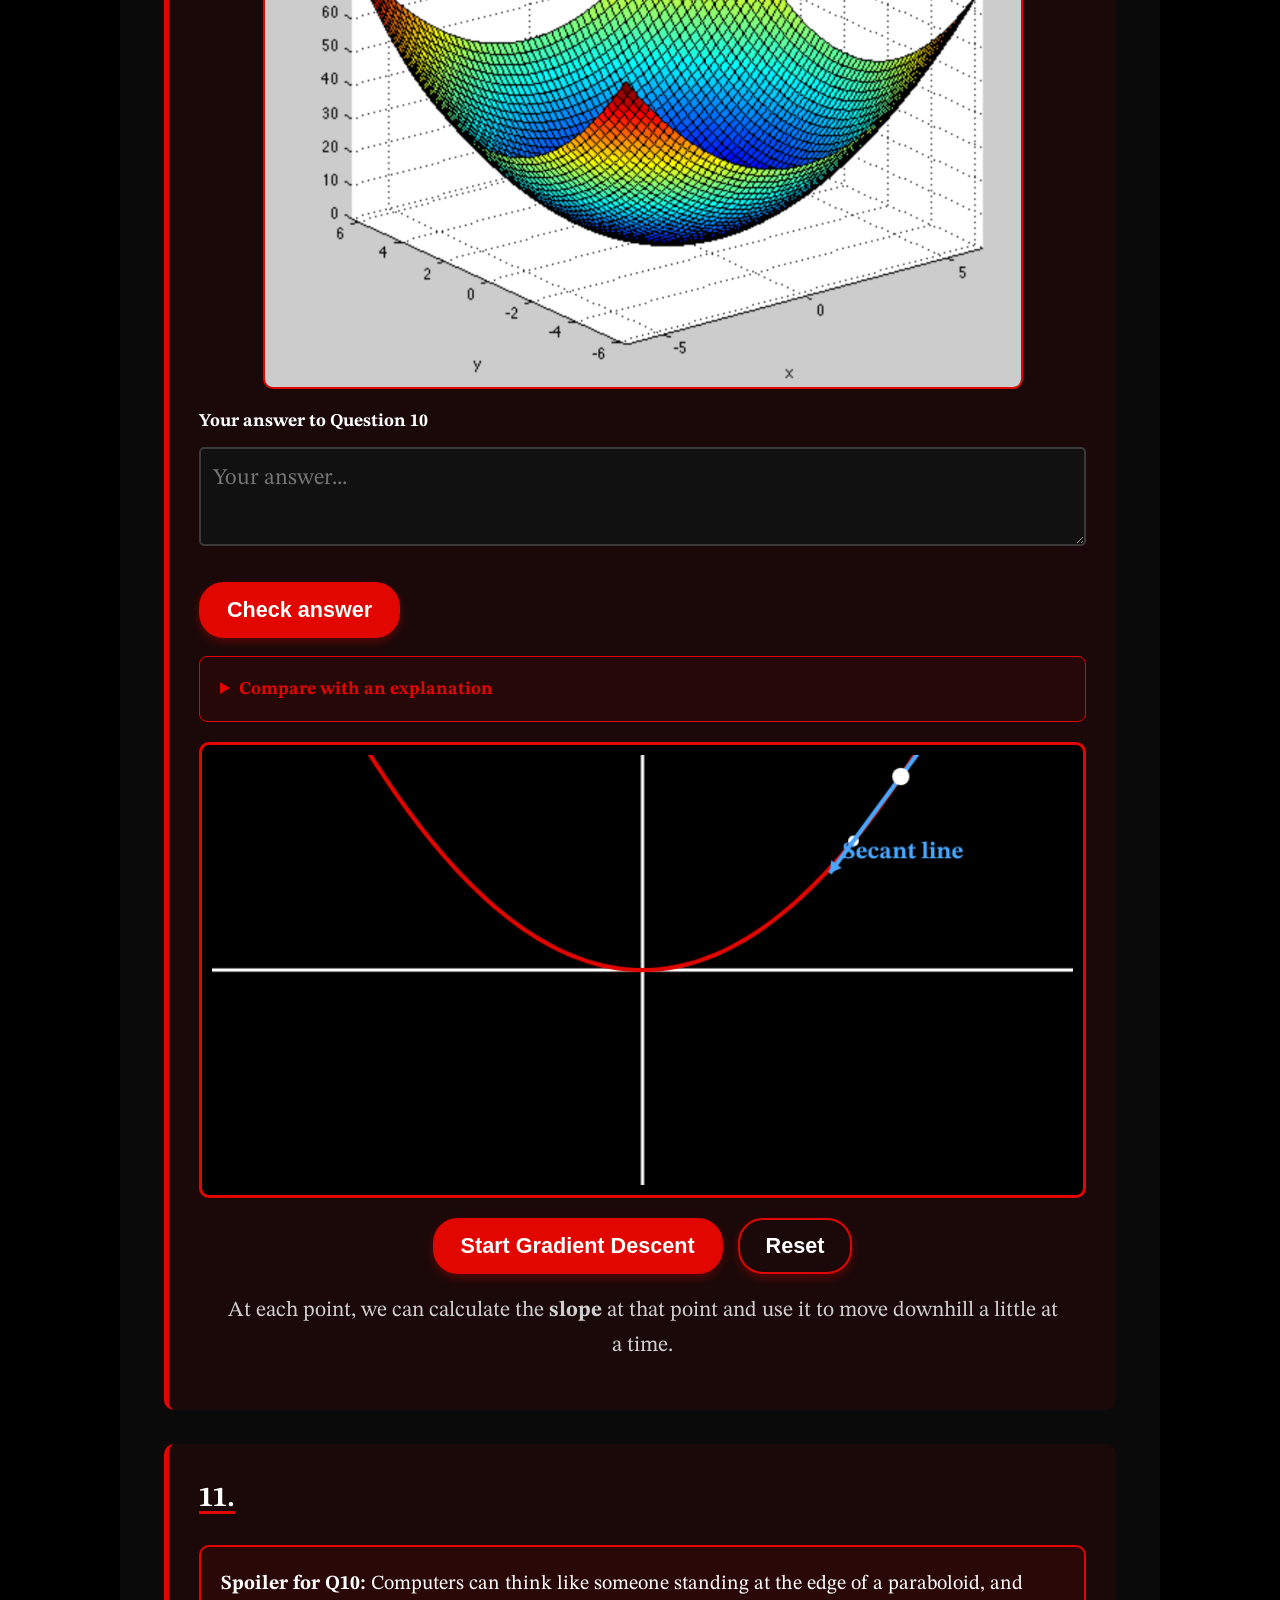
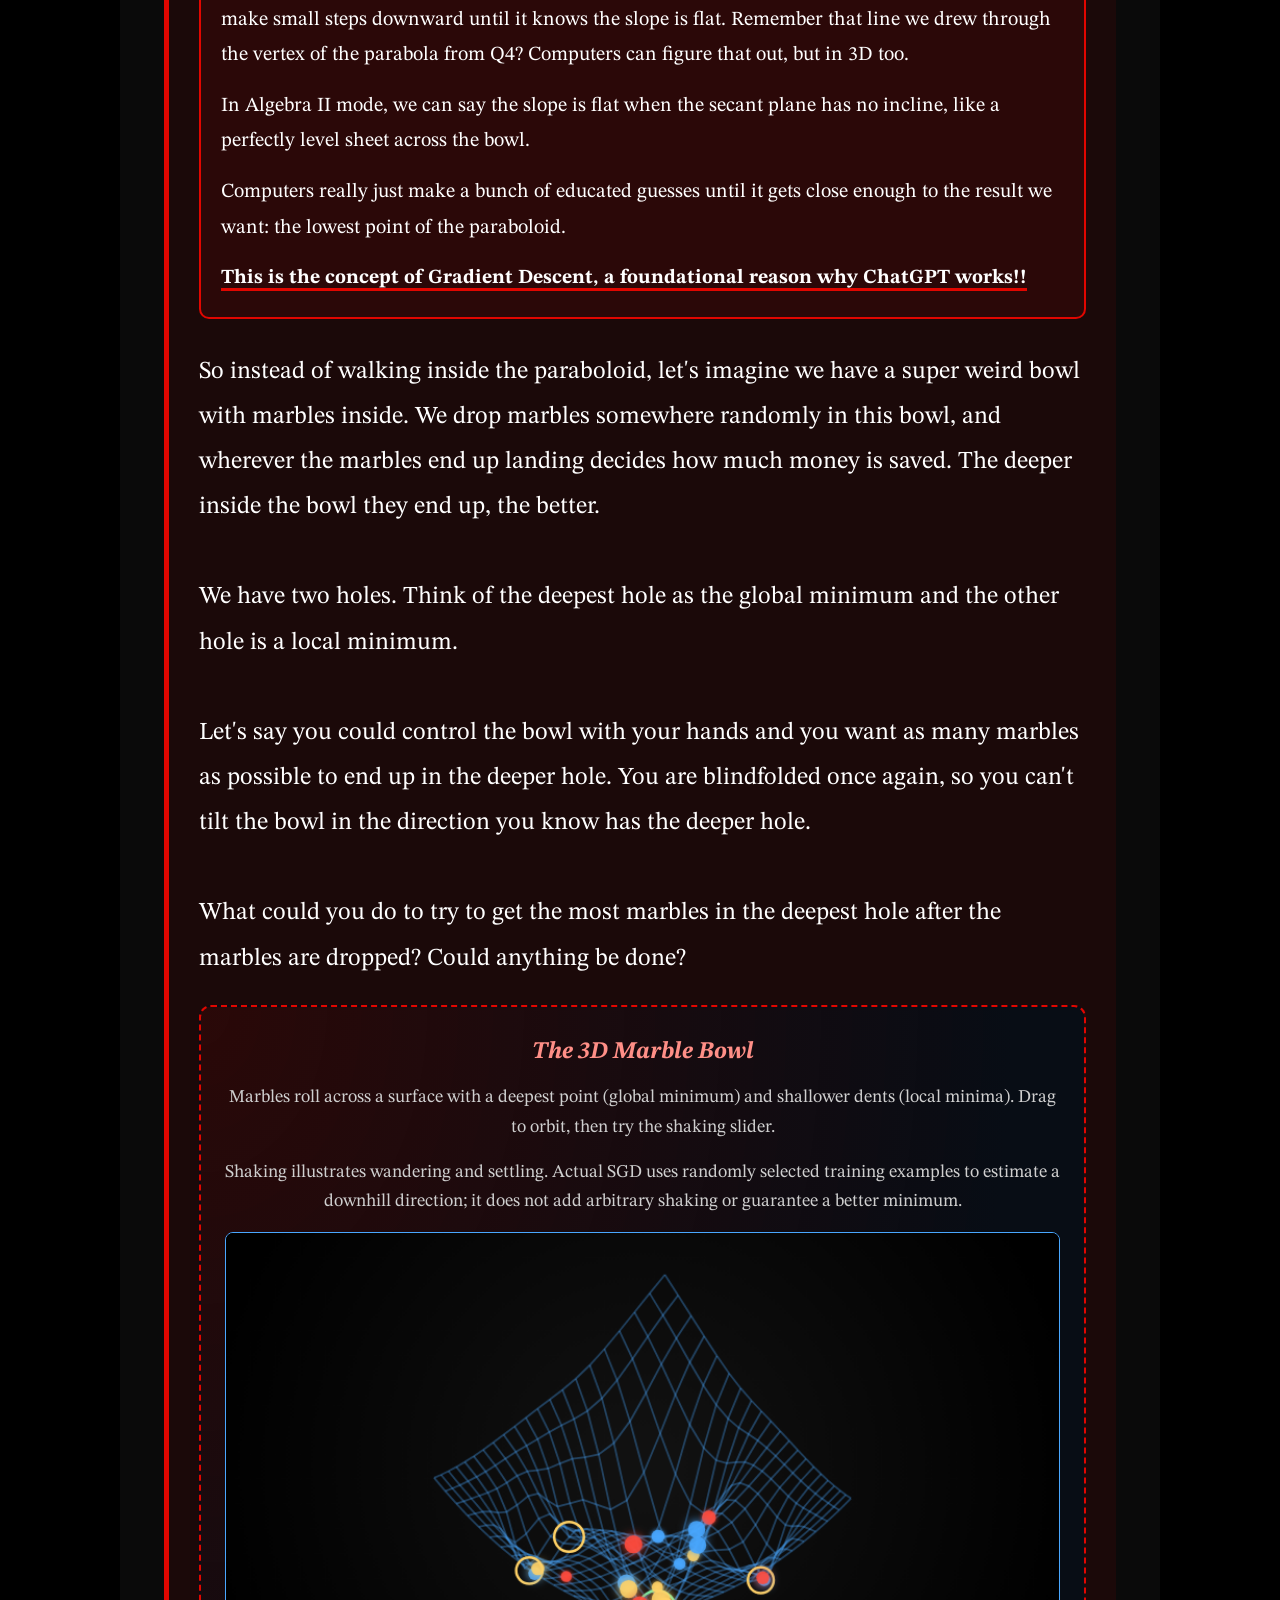
==== commit b2f8bb57: "Add Attention Machine lecture with eight computed 3D studios" ====
--- a/index.html
+++ b/index.html
@@ -670,6 +670,7 @@
     <link rel="stylesheet" href="modeling.css">
     <link rel="stylesheet" href="visual-labs.css">
     <link rel="stylesheet" href="dimensions.css">
+    <link rel="stylesheet" href="attention.css">
 </head>
 <body>
     <a class="home-link" href="https://griffinrutherford.com/">← Back to Homepage</a>
@@ -692,6 +693,8 @@
                 <label for="mode-modeling">Modeling</label>
                 <input type="radio" id="mode-dimensions" name="answer-mode" value="dimensions">
                 <label for="mode-dimensions">Bonus · Beyond 3D</label>
+                <input type="radio" id="mode-attention" name="answer-mode" value="attention">
+                <label for="mode-attention">Bonus · The Attention Machine</label>
             </div>
             <div class="shared-animation-controls">
                 <button type="button" id="shared-animations-toggle" aria-pressed="false">Pause bowl and word animations</button>
@@ -1565,6 +1568,43 @@
             </div>
         </section>
 
+        <section id="attention-worksheet" class="worksheet-panel" aria-labelledby="attention-title" hidden>
+            <div class="att-hero">
+                <div class="att-kicker">Bonus lecture · from ChatGPT to your next swipe</div>
+                <h2 id="attention-title">The feed that ate<br>your lunch break.</h2>
+                <p>You opened a clip about a goat. Somehow it is twenty minutes later, the goat has a sequel, and strangers are arguing about hiking socks. How did “one more” become a whole afternoon?</p>
+                <p>Start with the same loss-bowl idea that helps explain AI training. Then separate three things: what catches attention, what people learn from feedback, and what a feed chooses to amplify. Rage bait tries to provoke a reaction. “Brain rot” is slang here, not a diagnosis; silly content can be fun without being harmful.</p>
+                <p class="att-principle">Lower error means better at the chosen task. It does not automatically mean better for the person.</p>
+                <p class="att-note">Eight interactive studios · about 45–55 minutes · high school algebra and probability. All simulation data, rewards, and behavior coefficients are fictional. Research findings have nearby links; the explanations identify where an analogy or hypothesis takes over.</p>
+                <nav class="att-chips" aria-label="Attention lecture studios"><a href="#att-language">01 · ChatGPT foundation</a><a href="#att-objective">02 · Whose goal?</a><a href="#att-ranking">03 · The ranking gate</a><a href="#att-outrage">04 · The outrage loop</a><a href="#att-surprise">05 · Maybe the next one</a><a href="#att-stopping">06 · A missing finish line</a><a href="#att-exposure">07 · Missing evidence</a><a href="#att-redesign">08 · Redesign the feed</a></nav>
+            </div>
+            <div id="attention-labs"></div>
+            <div class="att-ending">
+                <div class="att-kicker">Your exit ticket · explain the mechanism</div>
+                <h3>A useful question before “one more.”</h3>
+                <p>Am I choosing this next item, or repeating a choice I already meant to stop? Sometimes the answer is “I’m having fun,” and that counts. The aim is to understand the system well enough to choose deliberately.</p>
+                <label for="att-exit-response">Explain how a low-loss model can still recommend something you regret. Include one human feedback loop, one limitation of the bowl analogy, and a design change you would test.</label>
+                <textarea id="att-exit-response" placeholder="Connect the objective, the observed signal, and the person’s intention…"></textarea>
+                <p class="att-note">Your response stays in this browser when storage is available. Nothing is submitted or automatically graded.</p>
+                <details class="att-reasoning"><summary>Compare with an explanation</summary><p>A model can accurately predict comments without knowing whether they came from enjoyment or disagreement. A creator may learn that outrage earns approval; a ranker may then expose more people to it. That describes interacting feedback processes, not a brain rolling down a neural-network loss surface. I would test a reflective feedback question and optional stopping checkpoints, measuring satisfaction and whether people finish when they intend to, alongside engagement. The toy results alone do not establish the effect on real people.</p></details>
+                <div class="att-actions"><button type="button" onclick="window.print()">Print lecture handout</button></div>
+                <details id="att-instructor" class="att-reasoning"><summary>Instructor notes · timing, answers, and misconceptions</summary>
+                    <p>Allow 5 minutes for the opening, 10 minutes for each pair of studios (1–2, 3–4, 5–6, and 7–8), and 5 minutes for the exit discussion. This makes a 50-minute lesson; add 5 minutes for open exploration if time permits. Students need weighted averages, probability, and simple algebra. Softmax, cross-entropy, and sigmoid can remain named computer calculations; the optional explanations provide deeper mathematics.</p>
+                    <ol>
+                        <li><strong>Training bowl:</strong> from equal starting probabilities, the first all-data step raises the steep score and slightly lowers the quiet score. Continued fitting reaches the 60/30/10 distribution. A single muddy observation can lower both. The full-data minimum is at (ln 6, ln 3). It minimizes cross-entropy, not a truthfulness score.</li>
+                        <li><strong>Objective:</strong> watching-only target is (0.8, 0.7); reflection-only is (−0.5, −0.3). A 50/50 target is (0.15, 0.20). Changing the target changes the surface; sampling fixed examples does not.</li>
+                        <li><strong>Ranking:</strong> comments-only puts Sock war first; reflection-only puts Trail tip first. A comment is an ambiguous behavioral label. A tower’s height is a ranking score, not loss.</li>
+                        <li><strong>Outrage:</strong> feedback trains expectations about rewarded expression. Set the approval bonus to zero and reset. Random finite runs can still favor a type; that does not contradict equal expected rewards. Research does not make every person or group identical.</li>
+                        <li><strong>Surprise:</strong> 0.4 + 0.25(1 − 0.4) = 0.55. The deck mean is 0.4; different orders generally produce different final expectations with a constant update rate. Do not call these bars dopamine levels.</li>
+                        <li><strong>Stopping:</strong> zero checkpoint friction makes the lanes identical. Positive friction affects only the marked decisions. Summing reach probabilities gives expected clip count; it does not predict a particular student’s session.</li>
+                        <li><strong>Exposure:</strong> the initial quiet gradient is exactly zero because its exposure count is zero. Fitting can reach zero observed loss without learning quiet preference. Balanced observations add information; small samples still vary.</li>
+                        <li><strong>Design:</strong> search checks 121 discrete choices. The stepped ranking landscape is not differentiated. A numerical optimum requires testing its assumptions and omitted goals: trust, privacy, creative choice, context, and student-defined value.</li>
+                    </ol>
+                    <p>Invite students to discuss fictional scenarios rather than disclose personal screen-time habits. Ask for a prediction before each preset, then a numerical observation and a limitation. Avoid “all social media is bad,” “dopamine is a pleasure meter,” “brains run SGD,” “ChatGPT is the feed algorithm,” and “every variable reward causes addiction.” The research supports specific mechanisms and contexts, not that entire package.</p>
+                </details>
+            </div>
+        </section>
+
         <div class="speaker-bio">
             <h2 style="margin-bottom: 20px; text-align: center;">About the Speaker (Griffin Rutherford)</h2>
             <p>
@@ -1629,34 +1669,38 @@
         const statisticsWorksheet = document.getElementById('statistics-worksheet');
         const modelingWorksheet = document.getElementById('modeling-worksheet');
         const dimensionsWorksheet = document.getElementById('dimensions-worksheet');
+        const attentionWorksheet = document.getElementById('attention-worksheet');
         const originalIntro = document.getElementById('worksheet-intro').textContent.trim();
 
         function syncWorksheetMode() {
             const isStatistics = currentMode === 'statistics';
             const isModeling = currentMode === 'modeling';
             const isDimensions = currentMode === 'dimensions';
+            const isAttention = currentMode === 'attention';
             document.body.dataset.worksheetMode = currentMode;
             const theme = getComputedStyle(document.body);
             worksheetAccent = theme.getPropertyValue('--worksheet-accent').trim();
             worksheetAccentRGB = theme.getPropertyValue('--worksheet-accent-rgb').trim();
             document.body.classList.toggle('statistics-mode', isStatistics);
-            originalWorksheet.hidden = isStatistics || isModeling || isDimensions;
+            originalWorksheet.hidden = isStatistics || isModeling || isDimensions || isAttention;
             statisticsWorksheet.hidden = !isStatistics;
             modelingWorksheet.hidden = !isModeling;
             dimensionsWorksheet.hidden = !isDimensions;
+            attentionWorksheet.hidden = !isAttention;
             document.getElementById('worksheet-subtitle').textContent = isStatistics
                 ? 'Statistics at the Meteor Munch Arcade'
-                : isDimensions ? 'Bonus: a visual expedition beyond three dimensions' : isModeling ? 'Mathematical Modeling: the Pop-Up Café Challenge' : 'The Math Behind ChatGPT and AI';
+                : isAttention ? 'Bonus lecture: rage bait, brain rot, and the attention machine' : isDimensions ? 'Bonus: a visual expedition beyond three dimensions' : isModeling ? 'Mathematical Modeling: the Pop-Up Café Challenge' : 'The Math Behind ChatGPT and AI';
             document.getElementById('worksheet-intro').textContent = isStatistics
                 ? 'Help Byte turn arcade scorecards into smarter guesses—then follow the same ideas into AI. No calculus needed.'
-                : isDimensions ? 'A playful tour through slices, shadows, tesseracts, and hidden coordinates. No calculus required.' : isModeling ? 'Build a model. Test a plot twist. Pitch your café plan—then connect your predictions to AI.' : originalIntro;
+                : isAttention ? 'Follow the bowl from language-model training to feeds, feedback, and choosing what success means.' : isDimensions ? 'A playful tour through slices, shadows, tesseracts, and hidden coordinates. No calculus required.' : isModeling ? 'Build a model. Test a plot twist. Pitch your café plan—then connect your predictions to AI.' : originalIntro;
 
             window.syncWorksheetAnimations(currentMode);
             window.syncVisualLabs?.(currentMode);
             window.syncDimensions?.(currentMode);
+            window.syncAttention?.(currentMode);
             if (!isStatistics) window.pauseStatisticsWorksheet?.();
             if (!isModeling) window.pauseModelingWorksheet?.();
-            if (isDimensions) return;
+            if (isDimensions || isAttention) return;
             if (isModeling) {
                 window.renderModelingWorksheet?.();
                 return;
@@ -4234,5 +4278,8 @@
     <script src="dimensions-core.js"></script>
     <script src="dimensions-stories.js"></script>
     <script src="dimensions.js"></script>
+    <script src="attention-core.js"></script>
+    <script src="attention-stories.js"></script>
+    <script src="attention.js"></script>
 </body>
 </html>
--- a/attention.css
+++ b/attention.css
@@ -0,0 +1,53 @@
+body[data-worksheet-mode="attention"] { --worksheet-accent:#ffaa77; --worksheet-accent-rgb:255,170,119; --worksheet-panel:#131d2a; --worksheet-border:#516783; background:radial-gradient(ellipse at top,#17384c,#130f24 65%); }
+.mode-toggle label[for="mode-attention"] { border-color:#ffaa77; background:linear-gradient(120deg,#432d42,#183b46); }
+body[data-worksheet-mode="attention"] .mode-toggle input:checked + label { background:linear-gradient(110deg,#ffb784,#ffd481,#72e6ce); color:#14232c; }
+.att-hero,.att-ending { border:1px solid #657e94; border-radius:22px; padding:30px; margin:24px 0; background:linear-gradient(130deg,#173748,#252037); }
+.att-kicker { color:#9ee5df; font:700 12px/1.6 system-ui,sans-serif; letter-spacing:.14em; text-transform:uppercase; margin-bottom:12px; }
+.att-hero h2 { font-size:clamp(32px,5vw,52px); line-height:1.15; color:#ffe3b0; margin-bottom:20px; }
+.att-hero p,.att-card p,.att-ending p { font-size:18px; line-height:1.75; color:#e0e8ee; }
+.att-chips { display:flex; flex-wrap:wrap; gap:8px; margin-top:22px; }
+.att-chips a { border:1px solid #57748b; border-radius:20px; padding:6px 12px; color:#d9f5ff; font:600 12px/1.6 system-ui,sans-serif; text-decoration:none; }
+.att-card { --att-color:#72e6ce; border:1px solid color-mix(in srgb,var(--att-color) 50%,#294253); background:linear-gradient(145deg,#111b2a,#1c1c30); border-radius:22px; padding:30px; margin:32px 0; }
+.att-card h3 { color:#ffedc9; font-size:clamp(26px,3.3vw,36px); line-height:1.2; margin:0 0 18px; }
+.att-principle { border-left:3px solid var(--att-color); padding:12px 16px; background:#0b1725; margin:20px 0; color:#ddf8ff !important; }
+.att-stage { border:1px solid #536e8c; border-radius:14px; overflow:hidden; background:#071320; margin:24px 0 16px; }
+.att-stage canvas { display:block; width:100%; height:450px; touch-action:pan-y; }
+.att-stage canvas:focus-visible { outline:3px solid #ffd481; outline-offset:-5px; }
+.att-legend,.att-actions { display:flex; flex-wrap:wrap; gap:10px 18px; margin:16px 0; font:12px/1.6 system-ui,sans-serif; color:#e7efff; }
+.att-legend span::before { content:''; display:inline-block; width:8px; height:8px; background:var(--swatch); border-radius:50%; margin-right:7px; }
+.att-controls { display:grid; grid-template-columns:repeat(auto-fit,minmax(190px,1fr)); gap:14px; margin:20px 0; }
+.att-controls label { display:flex; flex-direction:column; gap:6px; font:600 13px/1.6 system-ui,sans-serif; color:#e2ebf5; min-width:0; }
+.att-controls output { color:var(--att-color); font-variant-numeric:tabular-nums; }
+.att-controls input { width:100%; accent-color:var(--att-color); min-height:36px; background:transparent; padding:8px 0; border:0; }
+.att-controls select { width:100%; background:#101d2c; border:1px solid #55738a; color:white; border-radius:8px; padding:10px; font:13px/1.5 system-ui,sans-serif; }
+.att-card button,.att-ending button { margin:0; min-height:42px; padding:10px 14px; border:1px solid #607f92; border-radius:9px; box-shadow:none; background:#162b3b; color:#e6f6ff; font:600 12px/1.5 system-ui,sans-serif; }
+.att-card button:hover,.att-card button[aria-pressed="true"] { background:#244a58; border-color:var(--att-color); }
+.att-summary { border-left:3px solid var(--att-color); background:#1f2d40; padding:14px 16px; border-radius:0 12px 12px 0; margin:20px 0 12px; font-variant-numeric:tabular-nums; }
+.att-note,.att-evidence { font-size:15px !important; line-height:1.75; color:#b9c6d7 !important; }
+.att-card a,.att-ending a { color:#9fe1fa; }
+.att-prediction { border:0; border-top:1px solid #556b7e; padding:16px 0 0; margin:20px 0; }
+.att-prediction legend { color:#ffe0a1; font:700 15px/1.7 system-ui,sans-serif; padding-right:12px; }
+.att-prediction .att-actions { margin:12px 0 0; }
+.att-feedback:empty { display:none; }
+.att-reasoning { border:1px solid #526b83; background:#0d1725; border-radius:12px; margin-top:20px; padding:0 16px; }
+.att-reasoning summary { cursor:pointer; padding:14px 0; color:#dff0ff; font:600 15px/1.6 system-ui,sans-serif; }
+.att-reasoning ol { padding-left:26px; margin:12px 0 22px; }
+.att-reasoning li { margin:20px 0; color:#ffdd9d; font-size:18px; line-height:1.6; }
+.att-reasoning li p { font-size:16px; margin:8px 0; }
+.att-prompt { border-top:1px dashed #536b7e; padding-top:16px; color:#ffdc9e !important; }
+.att-data { width:100%; border-collapse:collapse; font:13px/1.7 system-ui,sans-serif; margin-top:18px; }
+.att-data th,.att-data td { text-align:left; border-bottom:1px solid #425668; padding:9px 7px; }
+.att-data caption { text-align:left; color:#d9edf8; font-weight:600; padding:10px 0; }
+.att-meters { display:grid; grid-template-columns:repeat(3,minmax(0,1fr)); gap:12px; margin:20px 0; }
+.att-meter { padding:14px; border:1px solid #4a697d; border-radius:10px; background:#0d1c2a; font:13px/1.7 system-ui,sans-serif; }
+.att-meter strong { display:block; color:#ffe0a4; font-size:22px; }
+.att-ending h3 { color:#ffe0a1; margin:16px 0; }
+.att-ending textarea { width:100%; min-height:140px; resize:vertical; background:#0b1827; border:1px solid #5c798e; border-radius:10px; color:#f0f7ff; font:16px/1.7 system-ui,sans-serif; padding:14px; margin:14px 0; }
+.att-ending label { color:#dfefff; font:600 15px/1.8 system-ui,sans-serif; }
+@media(max-width:600px) { body[data-worksheet-mode="attention"] { padding:12px; } body[data-worksheet-mode="attention"] .container { padding:16px; } .att-card { padding:18px 12px; } .att-hero,.att-ending { padding:24px 16px; } .att-stage canvas { height:570px; } .att-card p { font-size:16px; } .att-meters { grid-template-columns:1fr; } .att-data { font-size:11px; } .att-data th,.att-data td { padding:8px 4px; } }
+@media(prefers-reduced-motion:reduce) { .att-card *, .att-hero * { transition:none !important; } }
+@media print { body[data-worksheet-mode="attention"],body[data-worksheet-mode="attention"] .container { background:white; color:black; } body[data-worksheet-mode="attention"] :is(.header,.home-link,.speaker-bio,.footer) { display:none; } #attention-worksheet :is(.att-stage,.att-controls,.att-actions,.att-chips,.att-prediction button,.att-meters) { display:none; } #attention-worksheet :is(.att-hero,.att-card,.att-ending,.att-summary,.att-principle,.att-reasoning) { background:white; box-shadow:none; color:black; border-color:#888; break-inside:avoid; } #attention-worksheet :is(h2,h3,p,li,summary,a,label,.att-kicker,textarea) { color:black !important; } }
+
+.att-example-rows { display:flex; flex-wrap:wrap; gap:8px; margin:18px 0; font:12px/1.6 system-ui,sans-serif; color:#d9edf7; }
+.att-example-rows span { padding:5px 9px; border:1px solid #4c647a; border-radius:7px; background:#112337; }
+.att-example-rows .is-selected { border:2px solid #ffd481; padding:4px 8px; color:#ffe1a2; background:#333525; }
